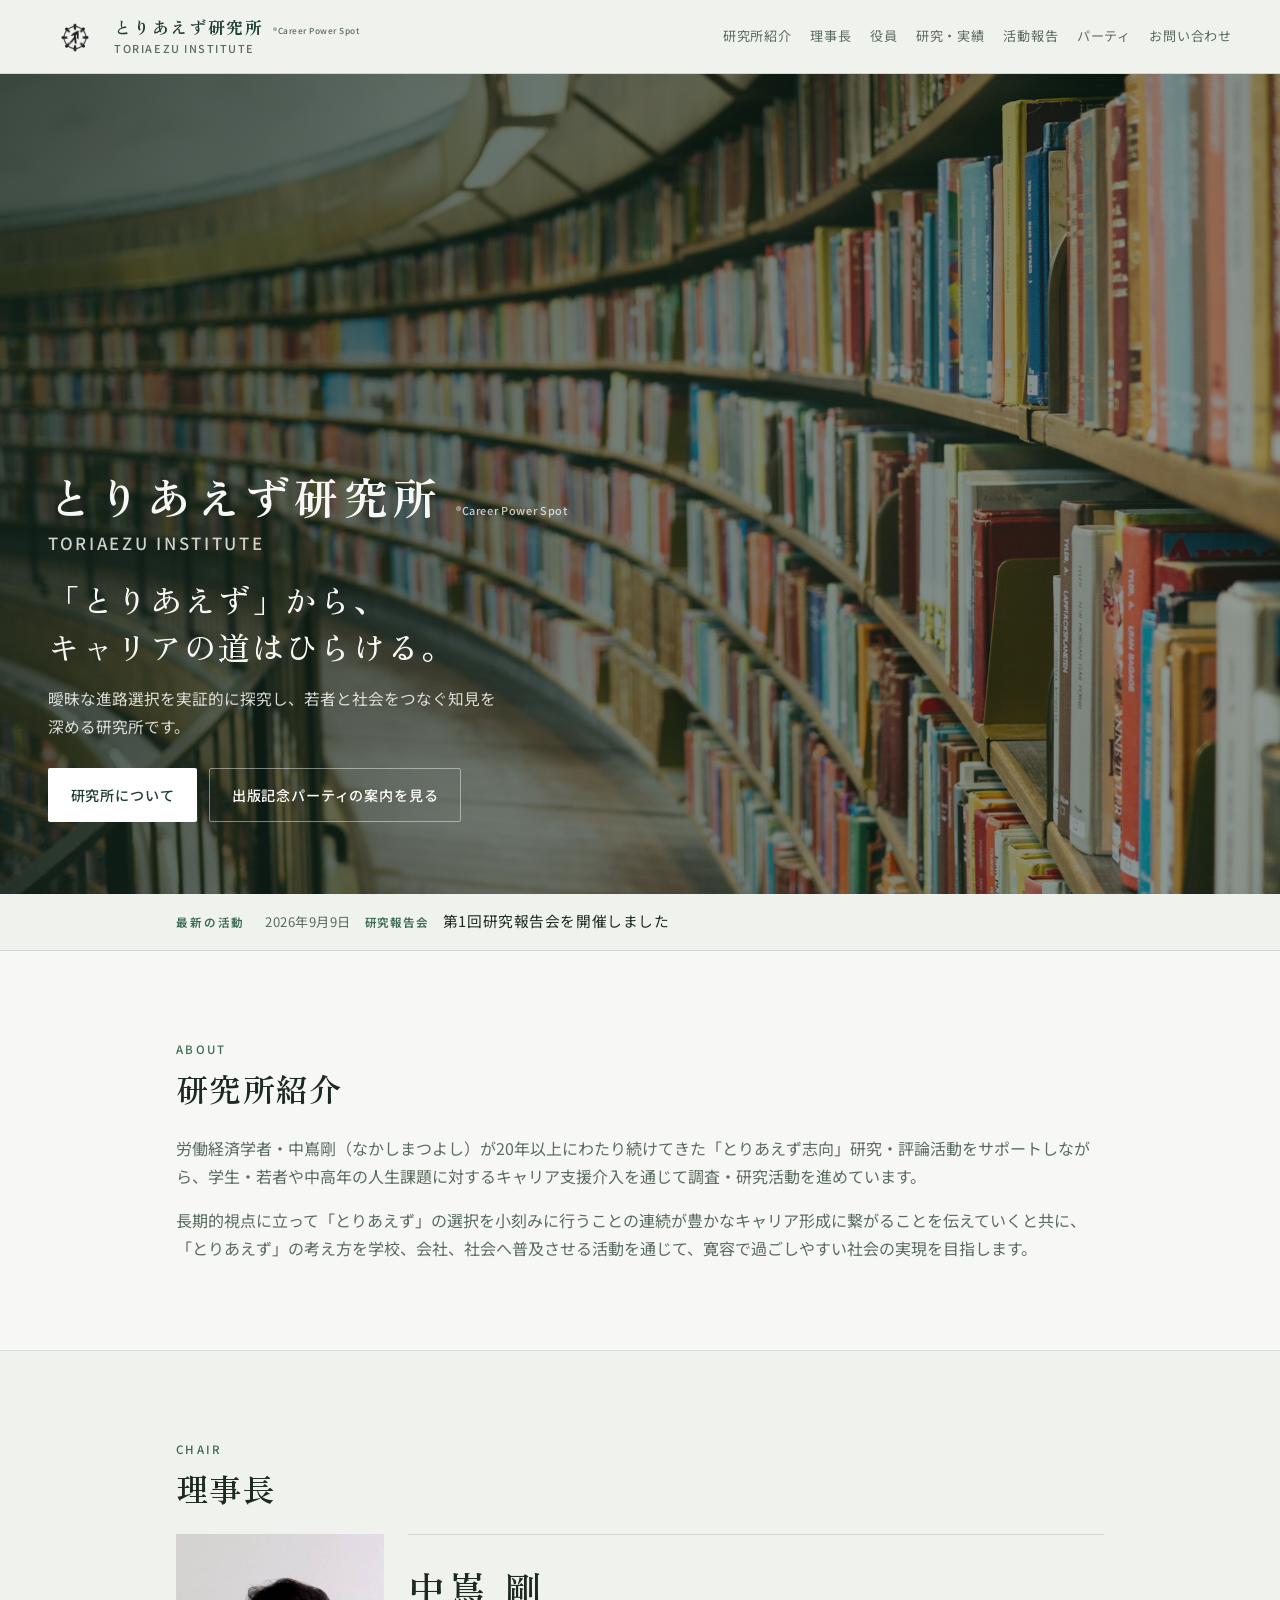
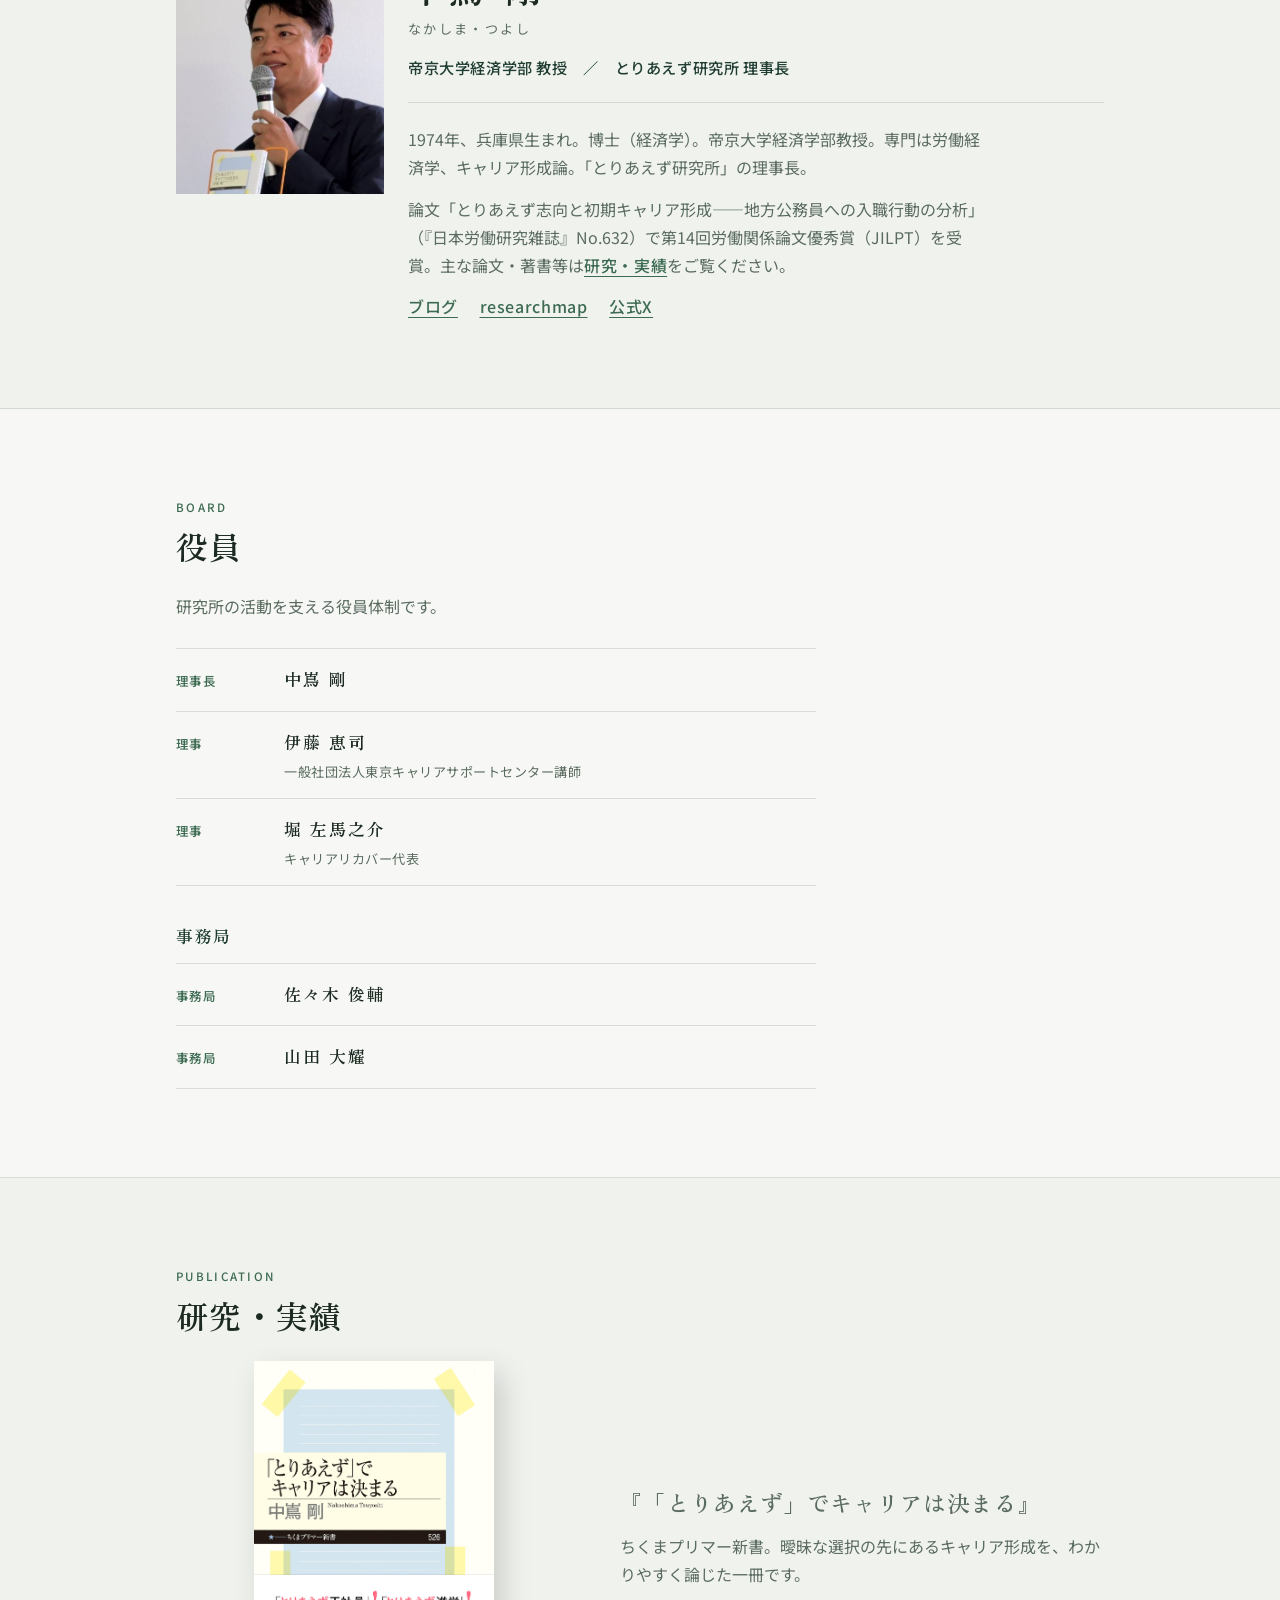
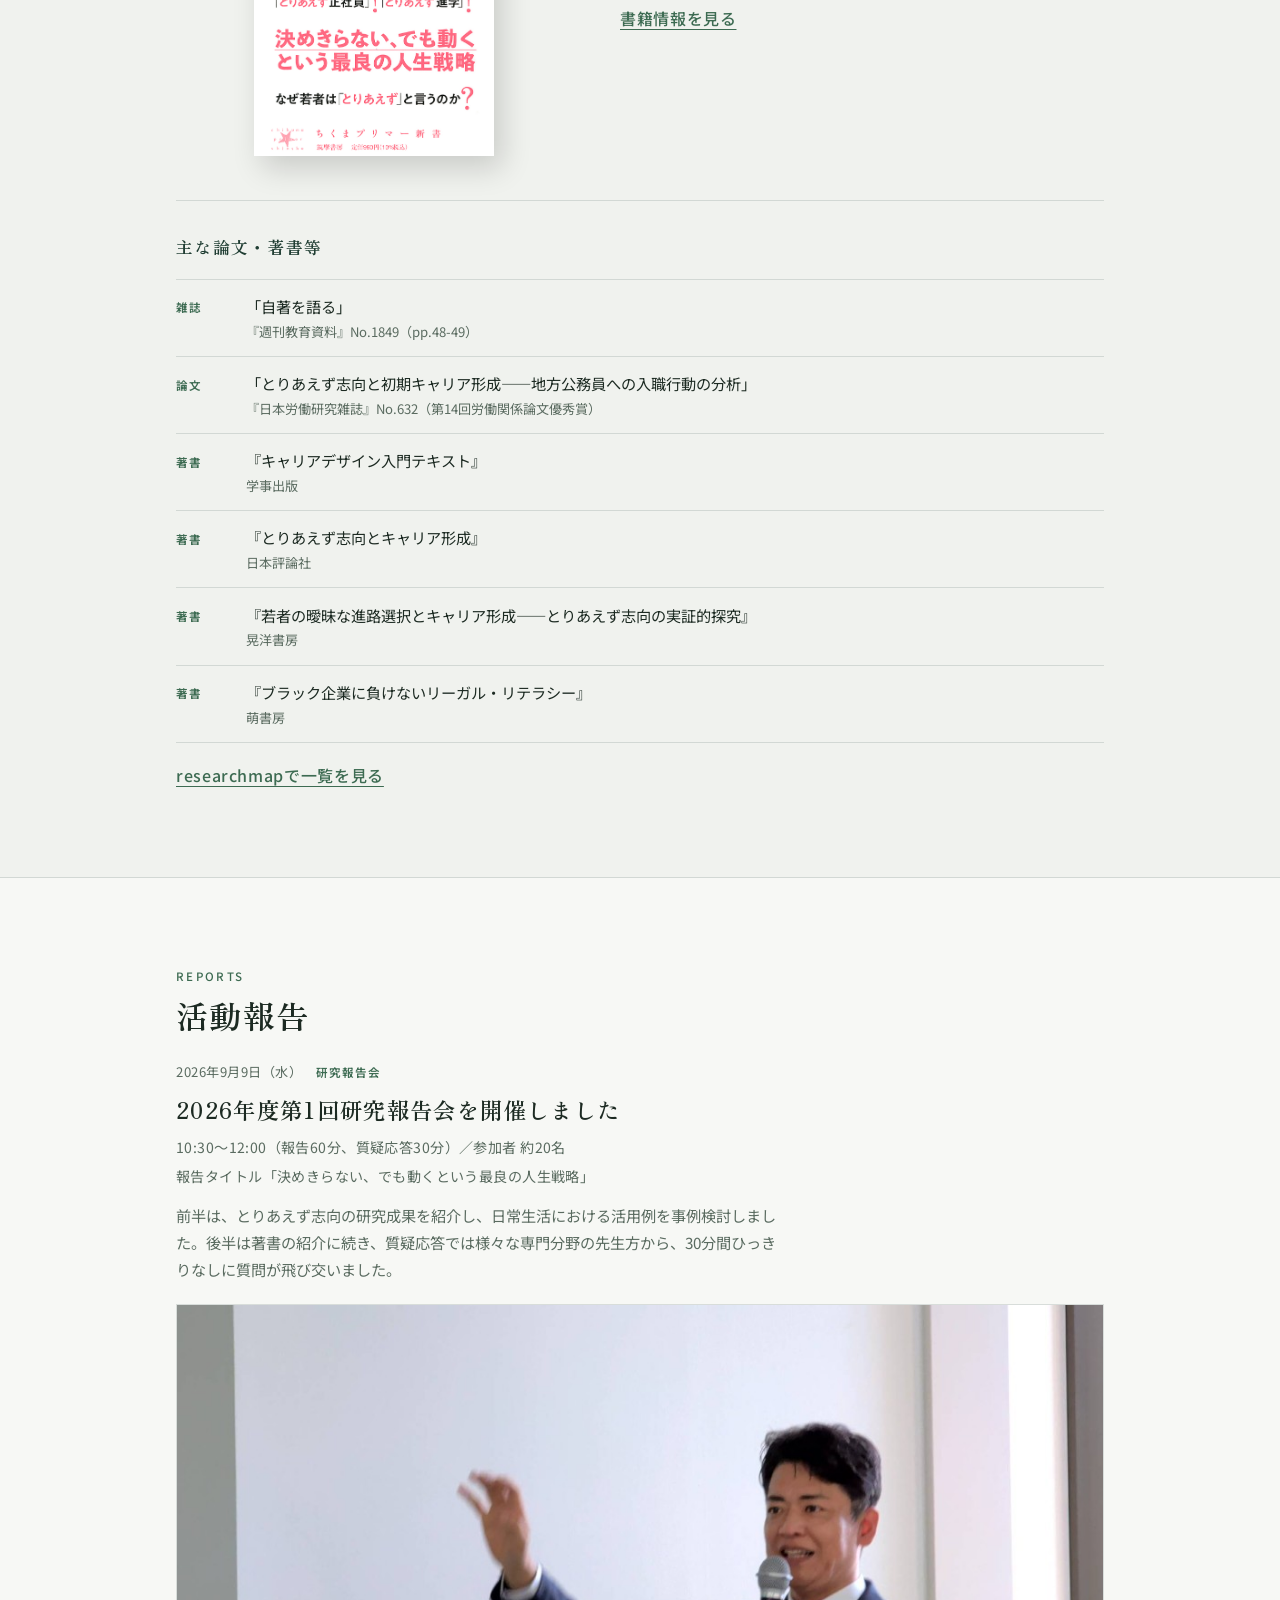
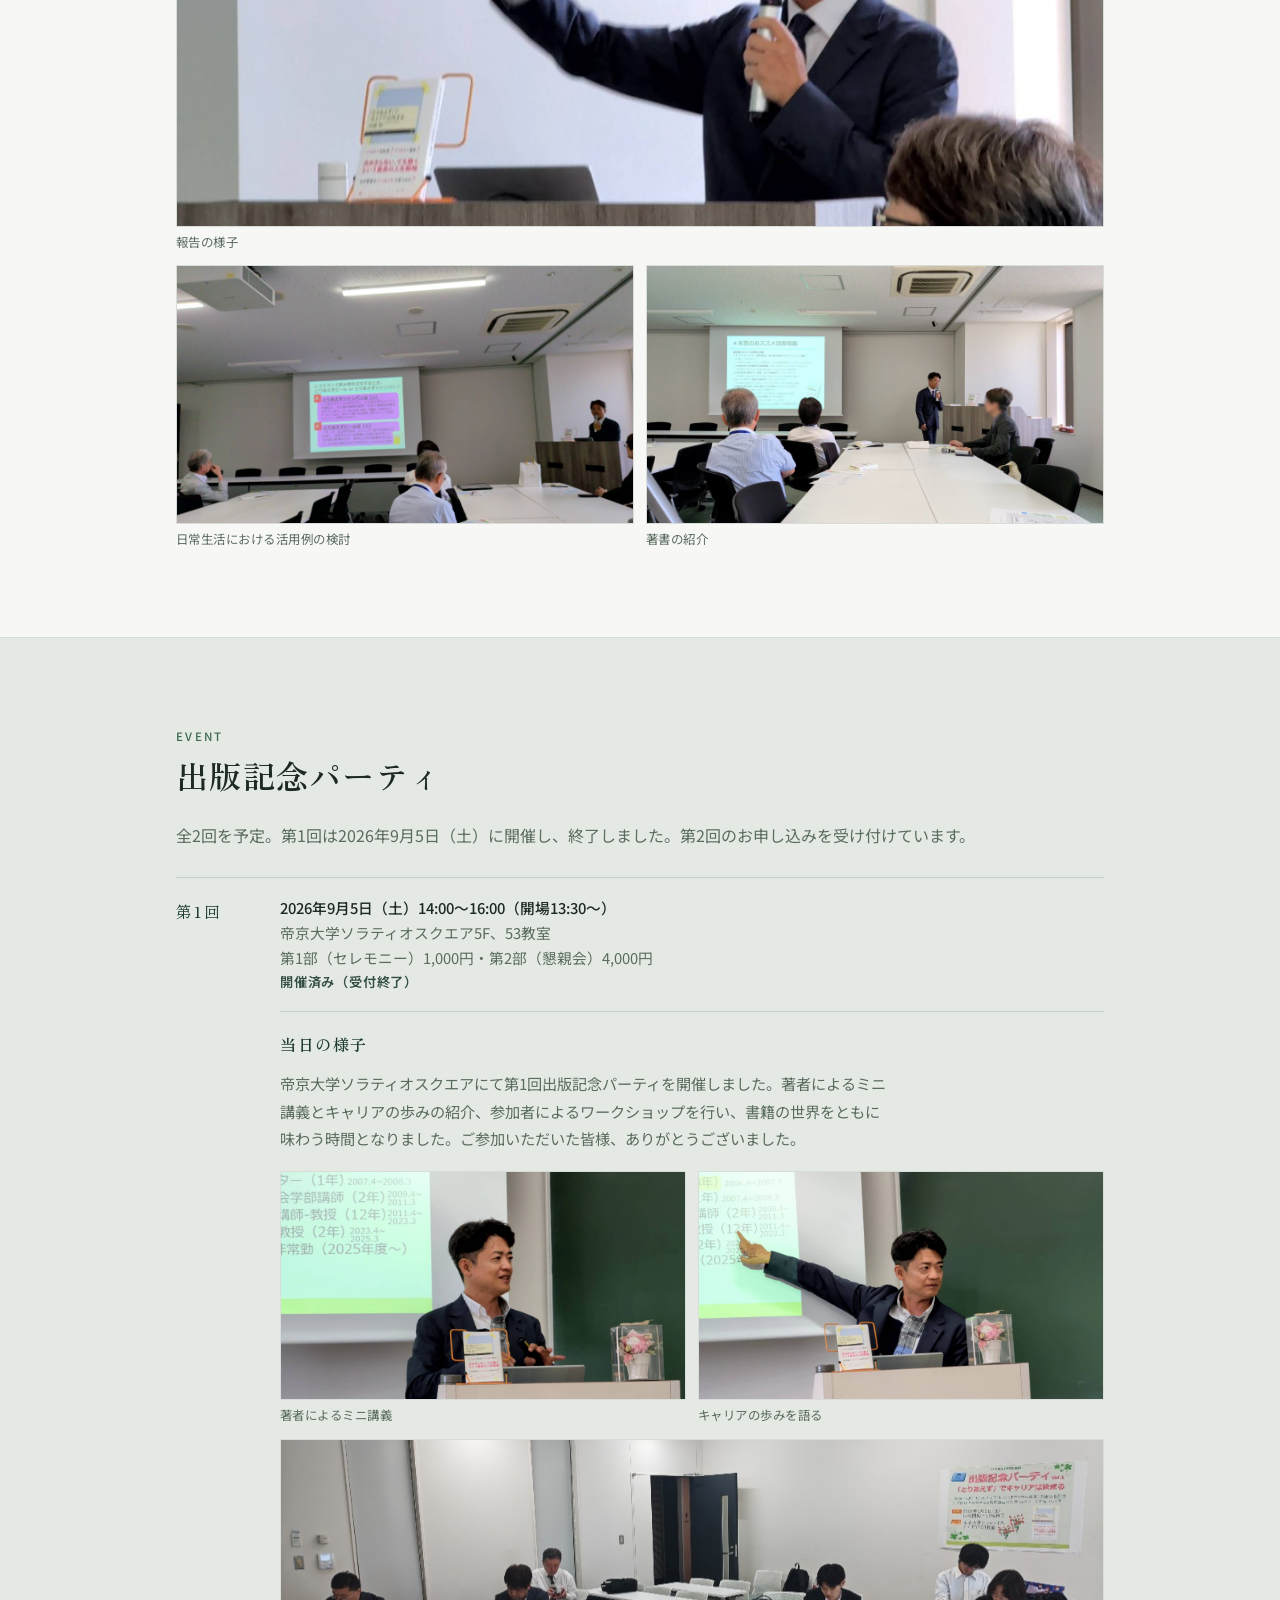
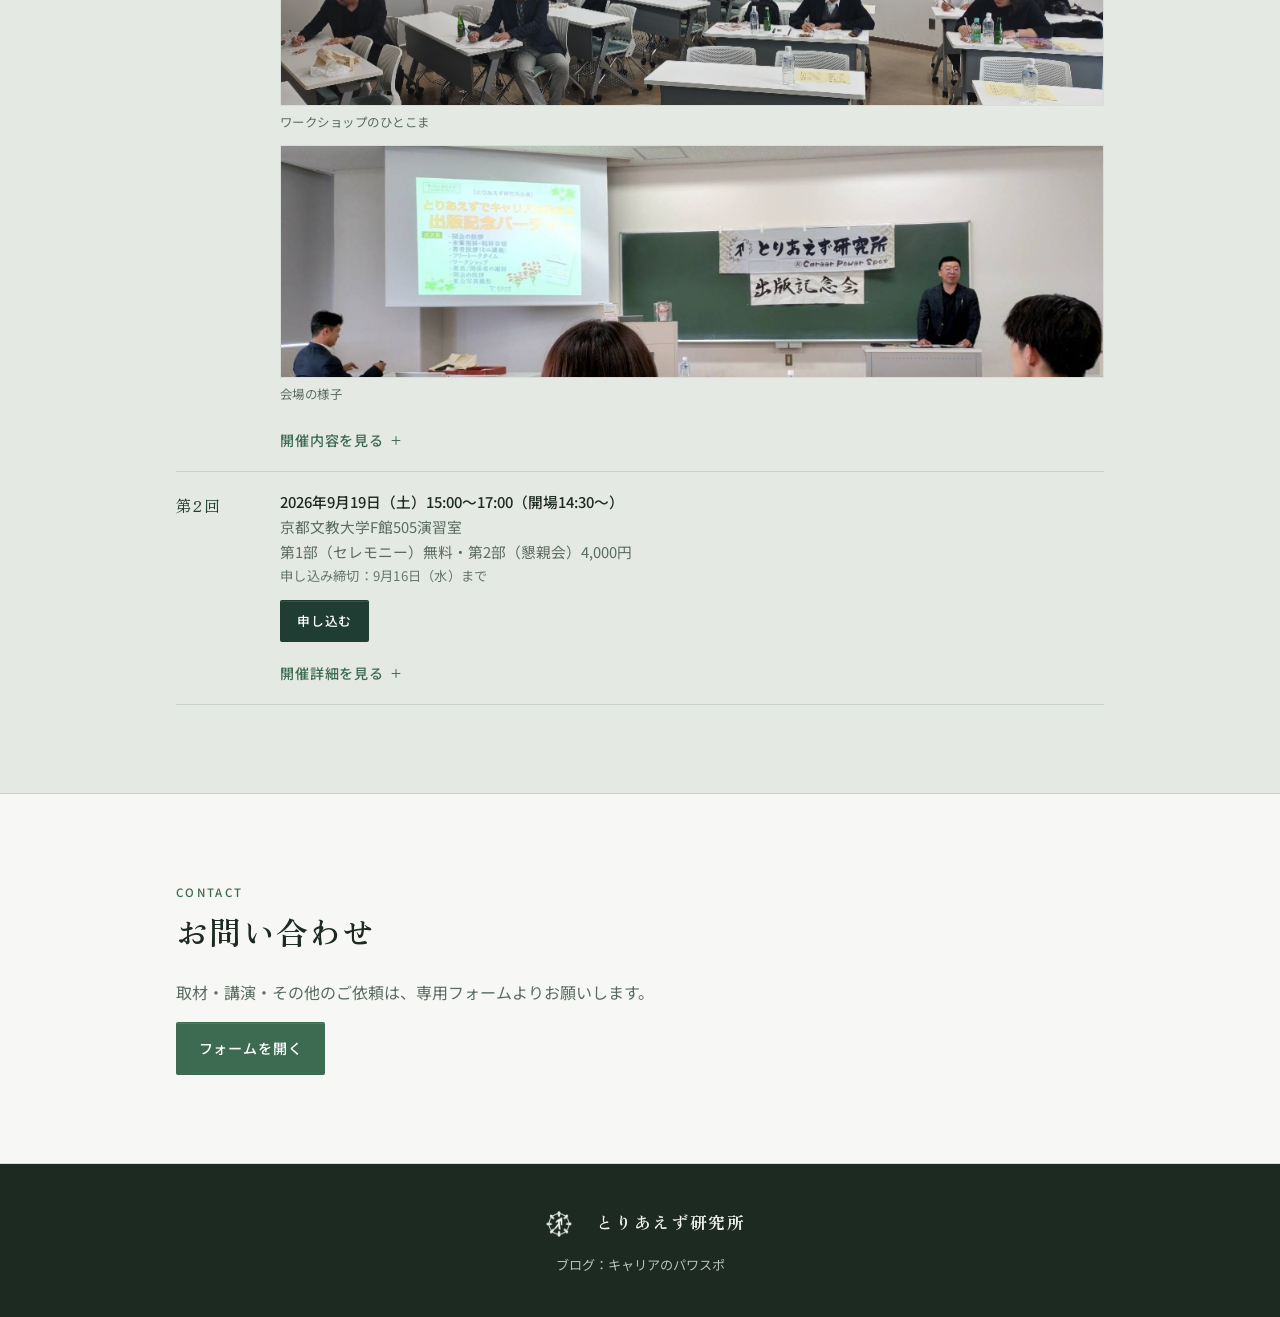
==== index.html @ c87439c8 "Add activity reports so the first research meeting is visible on the homepage. Co-authored-by: Curso" ====
<!DOCTYPE html>
<html lang="ja">
<head>
  <meta charset="UTF-8" />
  <meta name="viewport" content="width=device-width, initial-scale=1" />
  <title>とりあえず研究所｜中嶌剛『「とりあえず」でキャリアは決まる』</title>
  <meta
    name="description"
    content="労働経済学者・中嶌剛のとりあえず研究所。ちくまプリマー新書『「とりあえず」でキャリアは決まる』の紹介、キャリア研究の実績、出版記念パーティ、取材・講演のご依頼はこちら。"
  />
  <link rel="canonical" href="https://toriaezu-lab.jp/" />
  <link rel="icon" href="/favicon.ico" sizes="any" />
  <link rel="icon" type="image/png" sizes="32x32" href="/favicon-32.png" />
  <link rel="icon" type="image/png" sizes="192x192" href="/favicon-192.png" />
  <link rel="apple-touch-icon" href="/apple-touch-icon.png" />
  <meta name="theme-color" content="#1f3d32" />

  <meta property="og:type" content="website" />
  <meta property="og:locale" content="ja_JP" />
  <meta property="og:site_name" content="とりあえず研究所" />
  <meta property="og:url" content="https://toriaezu-lab.jp/" />
  <meta property="og:title" content="とりあえず研究所｜中嶌剛『「とりあえず」でキャリアは決まる』" />
  <meta
    property="og:description"
    content="労働経済学者・中嶌剛のとりあえず研究所。ちくまプリマー新書『「とりあえず」でキャリアは決まる』の紹介、キャリア研究の実績、出版記念パーティ、取材・講演のご依頼はこちら。"
  />
  <meta property="og:image" content="https://toriaezu-lab.jp/images/og-image.jpg" />
  <meta property="og:image:width" content="1200" />
  <meta property="og:image:height" content="630" />
  <meta property="og:image:alt" content="中嶌剛著『「とりあえず」でキャリアは決まる』（ちくまプリマー新書）ととりあえず研究所" />

  <meta name="twitter:card" content="summary_large_image" />
  <meta name="twitter:site" content="@career_pawasupo" />
  <meta name="twitter:title" content="とりあえず研究所｜中嶌剛『「とりあえず」でキャリアは決まる』" />
  <meta
    name="twitter:description"
    content="労働経済学者・中嶌剛のとりあえず研究所。ちくまプリマー新書『「とりあえず」でキャリアは決まる』の紹介、キャリア研究の実績、取材・講演のご依頼はこちら。"
  />
  <meta name="twitter:image" content="https://toriaezu-lab.jp/images/og-image.jpg" />

  <link rel="preconnect" href="https://fonts.googleapis.com" />
  <link rel="preconnect" href="https://fonts.gstatic.com" crossorigin />
  <link href="https://fonts.googleapis.com/css2?family=Noto+Sans+JP:wght@400;500;600&family=Zen+Old+Mincho:wght@500;600;700&display=swap" rel="stylesheet" />
  <link rel="stylesheet" href="styles.css" />

  <script type="application/ld+json">
  {
    "@context": "https://schema.org",
    "@graph": [
      {
        "@type": "WebSite",
        "@id": "https://toriaezu-lab.jp/#website",
        "url": "https://toriaezu-lab.jp/",
        "name": "とりあえず研究所",
        "inLanguage": "ja",
        "publisher": { "@id": "https://toriaezu-lab.jp/#organization" }
      },
      {
        "@type": "WebPage",
        "@id": "https://toriaezu-lab.jp/#webpage",
        "url": "https://toriaezu-lab.jp/",
        "name": "とりあえず研究所｜中嶌剛『「とりあえず」でキャリアは決まる』",
        "description": "労働経済学者・中嶌剛のとりあえず研究所。ちくまプリマー新書『「とりあえず」でキャリアは決まる』の紹介、キャリア研究の実績、出版記念パーティ、取材・講演のご依頼はこちら。",
        "isPartOf": { "@id": "https://toriaezu-lab.jp/#website" },
        "about": [
          { "@id": "https://toriaezu-lab.jp/#organization" },
          { "@id": "https://toriaezu-lab.jp/#nakashima" },
          { "@id": "https://toriaezu-lab.jp/#book" }
        ]
      },
      {
        "@type": "Organization",
        "@id": "https://toriaezu-lab.jp/#organization",
        "name": "とりあえず研究所",
        "alternateName": ["TORIAEZU INSTITUTE", "Career Power Spot"],
        "url": "https://toriaezu-lab.jp/",
        "logo": "https://toriaezu-lab.jp/images/toriaezu-logo.png",
        "founder": { "@id": "https://toriaezu-lab.jp/#nakashima" },
        "sameAs": [
          "https://ameblo.jp/kyarispo/",
          "https://x.com/career_pawasupo"
        ]
      },
      {
        "@type": "Person",
        "@id": "https://toriaezu-lab.jp/#nakashima",
        "name": "中嶌剛",
        "alternateName": ["なかしま・つよし", "Nakashima Tsuyoshi"],
        "jobTitle": "帝京大学経済学部 教授／とりあえず研究所 理事長",
        "affiliation": { "@id": "https://toriaezu-lab.jp/#organization" },
        "worksFor": {
          "@type": "CollegeOrUniversity",
          "name": "帝京大学"
        },
        "url": "https://toriaezu-lab.jp/#profile",
        "image": "https://toriaezu-lab.jp/images/nakashima-tsuyoshi.jpg",
        "description": "1974年、兵庫県生まれ。博士（経済学）。帝京大学経済学部教授。専門は労働経済学、キャリア形成論。「とりあえず研究所」の理事長。",
        "sameAs": [
          "https://researchmap.jp/read0143948",
          "https://ameblo.jp/kyarispo/",
          "https://x.com/career_pawasupo"
        ]
      },
      {
        "@type": "Book",
        "@id": "https://toriaezu-lab.jp/#book",
        "name": "「とりあえず」でキャリアは決まる",
        "author": { "@id": "https://toriaezu-lab.jp/#nakashima" },
        "isbn": "978-4-480-68559-9",
        "datePublished": "2026-06-10",
        "inLanguage": "ja",
        "numberOfPages": 224,
        "bookFormat": "https://schema.org/Paperback",
        "publisher": {
          "@type": "Organization",
          "name": "筑摩書房"
        },
        "isPartOf": {
          "@type": "BookSeries",
          "name": "ちくまプリマー新書"
        },
        "image": "https://toriaezu-lab.jp/images/toriaezu-career-book.png",
        "url": "https://toriaezu-lab.jp/#research",
        "sameAs": "https://www.chikumashobo.co.jp/product/9784480685599/",
        "description": "曖昧な選択の先にあるキャリア形成を、わかりやすく論じた一冊。決めきらない、でも動くという最良の人生戦略。"
      }
    ]
  }
  </script>
</head>
<body data-theme="mori">
  <header class="site-header">
    <a class="wordmark" href="./">
      <img
        class="wordmark__logo"
        src="images/toriaezu-logo.png"
        alt=""
        width="64"
        height="48"
      />
      <span class="wordmark__text">
        <span class="wordmark__brand-row">
          <span class="wordmark__name">とりあえず研究所</span>
          <span class="wordmark__tm"><span aria-hidden="true">®</span>Career Power Spot</span>
        </span>
        <span class="wordmark__en">TORIAEZU INSTITUTE</span>
      </span>
    </a>
    <button
      type="button"
      class="nav-toggle"
      aria-expanded="false"
      aria-controls="site-nav"
      aria-label="メニューを開く"
    >
      <span class="nav-toggle__bars" aria-hidden="true"></span>
    </button>
    <nav class="nav" id="site-nav" aria-label="メイン">
      <a href="#about">研究所紹介</a>
      <a href="#profile">理事長</a>
      <a href="#officers">役員</a>
      <a href="#research">研究・実績</a>
      <a href="#activity">活動報告</a>
      <a href="#party">パーティ</a>
      <a href="#contact">お問い合わせ</a>
    </nav>
  </header>

  <main>
    <section class="hero" aria-label="ヒーロー">
      <div class="hero__media" aria-hidden="true">
        <div class="hero__image"></div>
        <div class="hero__veil"></div>
      </div>
      <div class="hero__content">
        <h1 class="hero__brand">
          <span class="hero__brand-row">
            <span class="hero__name">とりあえず研究所</span>
            <span class="hero__tm"><span aria-hidden="true">®</span>Career Power Spot</span>
          </span>
          <span class="hero__en">TORIAEZU INSTITUTE</span>
        </h1>
        <p class="hero__title">「とりあえず」から、<br />キャリアの道はひらける。</p>
        <p class="hero__lead">
          曖昧な進路選択を実証的に探究し、若者と社会をつなぐ知見を深める研究所です。
        </p>
        <div class="hero__actions">
          <a class="btn btn--primary" href="#about">研究所について</a>
          <a class="btn btn--ghost" href="#party">出版記念パーティの案内を見る</a>
        </div>
      </div>
    </section>

    <div class="content-rail">
      <section class="updates" aria-label="最新の活動">
        <div class="updates__frame">
          <p class="updates__label">最新の活動</p>
          <ul class="updates__list">
            <li>
              <a href="#report-2026-1">
                <time datetime="2026-09-09">2026年9月9日</time>
                <span class="updates__kind">研究報告会</span>
                <span class="updates__title">第1回研究報告会を開催しました</span>
              </a>
            </li>
          </ul>
        </div>
      </section>

      <section class="block block--elevated" id="about">
        <div class="block__frame">
          <header class="block__head">
            <p class="eyebrow">About</p>
            <h2>研究所紹介</h2>
          </header>
          <div class="block__body">
            <p class="band__text">
              労働経済学者・中嶌剛（なかしまつよし）が20年以上にわたり続けてきた「とりあえず志向」研究・評論活動をサポートしながら、学生・若者や中高年の人生課題に対するキャリア支援介入を通じて調査・研究活動を進めています。
            </p>
            <p class="band__text">
              長期的視点に立って「とりあえず」の選択を小刻みに行うことの連続が豊かなキャリア形成に繋がることを伝えていくと共に、「とりあえず」の考え方を学校、会社、社会へ普及させる活動を通じて、寛容で過ごしやすい社会の実現を目指します。
            </p>
          </div>
        </div>
      </section>

      <section class="block" id="profile" aria-labelledby="profile-heading">
        <div class="block__frame">
          <header class="block__head">
            <p class="eyebrow">Chair</p>
            <h2 id="profile-heading">理事長</h2>
          </header>
          <div class="block__body">
            <div class="profile__layout">
              <figure class="profile__portrait">
                <img
                  class="profile__photo"
                  src="images/nakashima-tsuyoshi.jpg"
                  alt="中嶌剛教授"
                  width="461"
                  height="576"
                />
              </figure>
              <div class="profile__body">
                <p class="profile__name">中嶌 剛</p>
                <p class="profile__reading">なかしま・つよし</p>
                <p class="profile__role">帝京大学経済学部 教授　／　とりあえず研究所 理事長</p>
                <p class="profile__bio">
                  1974年、兵庫県生まれ。博士（経済学）。帝京大学経済学部教授。専門は労働経済学、キャリア形成論。「とりあえず研究所」の理事長。
                </p>
                <p class="profile__bio">
                  論文「とりあえず志向と初期キャリア形成――地方公務員への入職行動の分析」（『日本労働研究雑誌』No.632）で第14回労働関係論文優秀賞（JILPT）を受賞。主な論文・著書等は<a class="text-link" href="#research">研究・実績</a>をご覧ください。
                </p>
                <p class="profile__links">
                  <a class="text-link" href="https://ameblo.jp/kyarispo/" target="_blank" rel="noopener noreferrer" aria-label="ブログ（新しいタブで開く）">ブログ</a>
                  <a class="text-link" href="https://researchmap.jp/read0143948" target="_blank" rel="noopener noreferrer" aria-label="researchmap（新しいタブで開く）">researchmap</a>
                  <a class="text-link" href="https://x.com/career_pawasupo" target="_blank" rel="noopener noreferrer" aria-label="公式X（新しいタブで開く）">公式X</a>
                </p>
              </div>
            </div>
          </div>
        </div>
      </section>

      <section class="block block--elevated" id="officers" aria-labelledby="officers-heading">
        <div class="block__frame">
          <header class="block__head">
            <p class="eyebrow">Board</p>
            <h2 id="officers-heading">役員</h2>
          </header>
          <div class="block__body">
            <p class="officers__lead">研究所の活動を支える役員体制です。</p>
            <dl class="officers__list">
              <div class="officers__row">
                <dt>理事長</dt>
                <dd>中嶌 剛</dd>
              </div>
              <div class="officers__row">
                <dt>理事</dt>
                <dd>
                  <span class="officers__name">伊藤 恵司</span>
                  <span class="officers__affiliation">一般社団法人東京キャリアサポートセンター講師</span>
                </dd>
              </div>
              <div class="officers__row">
                <dt>理事</dt>
                <dd>
                  <span class="officers__name">堀 左馬之介</span>
                  <span class="officers__affiliation">キャリアリカバー代表</span>
                </dd>
              </div>
            </dl>
            <h3 class="officers__subhead">事務局</h3>
            <dl class="officers__list">
              <div class="officers__row">
                <dt>事務局</dt>
                <dd>佐々木 俊輔</dd>
              </div>
              <div class="officers__row">
                <dt>事務局</dt>
                <dd>山田 大耀</dd>
              </div>
            </dl>
          </div>
        </div>
      </section>

      <section class="block" id="research" aria-labelledby="research-heading">
        <div class="block__frame">
          <header class="block__head">
            <p class="eyebrow">Publication</p>
            <h2 id="research-heading">研究・実績</h2>
          </header>
          <div class="block__body">
            <div class="book__layout">
              <div class="book__visual">
                <figure class="book__figure">
                  <img
                    class="book__cover-img"
                    src="images/toriaezu-career-book.png"
                    alt="中嶌剛著『「とりあえず」でキャリアは決まる』（ちくまプリマー新書）の書影"
                    width="440"
                    height="700"
                  />
                </figure>
              </div>
              <div class="book__copy">
                <p class="book__title">『「とりあえず」でキャリアは決まる』</p>
                <p>
                  ちくまプリマー新書。曖昧な選択の先にあるキャリア形成を、わかりやすく論じた一冊です。
                </p>
                <a class="text-link" href="https://www.chikumashobo.co.jp/product/9784480685599/" target="_blank" rel="noopener noreferrer" aria-label="書籍情報を見る（新しいタブで開く）">書籍情報を見る</a>
              </div>
            </div>

            <div class="works">
              <h3 class="works__subhead">主な論文・著書等</h3>
              <ul class="works__list">
                <li>
                  <span class="works__kind">雑誌</span>
                  <span class="works__title">「自著を語る」</span>
                  <span class="works__meta">『週刊教育資料』No.1849（pp.48-49）</span>
                </li>
                <li>
                  <span class="works__kind">論文</span>
                  <span class="works__title">「とりあえず志向と初期キャリア形成――地方公務員への入職行動の分析」</span>
                  <span class="works__meta">『日本労働研究雑誌』No.632（第14回労働関係論文優秀賞）</span>
                </li>
                <li>
                  <span class="works__kind">著書</span>
                  <span class="works__title">『キャリアデザイン入門テキスト』</span>
                  <span class="works__meta">学事出版</span>
                </li>
                <li>
                  <span class="works__kind">著書</span>
                  <span class="works__title">『とりあえず志向とキャリア形成』</span>
                  <span class="works__meta">日本評論社</span>
                </li>
                <li>
                  <span class="works__kind">著書</span>
                  <span class="works__title">『若者の曖昧な進路選択とキャリア形成――とりあえず志向の実証的探究』</span>
                  <span class="works__meta">晃洋書房</span>
                </li>
                <li>
                  <span class="works__kind">著書</span>
                  <span class="works__title">『ブラック企業に負けないリーガル・リテラシー』</span>
                  <span class="works__meta">萌書房</span>
                </li>
              </ul>
              <p class="works__more">
                <a class="text-link" href="https://researchmap.jp/read0143948" target="_blank" rel="noopener noreferrer" aria-label="researchmapで一覧を見る（新しいタブで開く）">researchmapで一覧を見る</a>
              </p>
            </div>
          </div>
        </div>
      </section>

      <section class="block block--elevated" id="activity" aria-labelledby="activity-heading">
        <div class="block__frame">
          <header class="block__head">
            <p class="eyebrow">Reports</p>
            <h2 id="activity-heading">活動報告</h2>
          </header>
          <div class="block__body">
            <article class="report" id="report-2026-1">
              <p class="report__meta">
                <time datetime="2026-09-09">2026年9月9日（水）</time>
                <span class="report__kind">研究報告会</span>
              </p>
              <h3 class="report__title">2026年度第1回研究報告会を開催しました</h3>
              <p class="report__facts">10:30～12:00（報告60分、質疑応答30分）／参加者 約20名</p>
              <p class="report__talk">報告タイトル「決めきらない、でも動くという最良の人生戦略」</p>
              <p class="report__text">
                前半は、とりあえず志向の研究成果を紹介し、日常生活における活用例を事例検討しました。後半は著書の紹介に続き、質疑応答では様々な専門分野の先生方から、30分間ひっきりなしに質問が飛び交いました。
              </p>
              <ul class="report__gallery">
                <li class="report__gallery-item--wide">
                  <figure>
                    <img
                      src="images/report-2026-1-talk.jpg"
                      alt="演台の前でマイクを持ち、手を挙げながら報告する中嶌剛"
                      width="1024"
                      height="576"
                    />
                    <figcaption>報告の様子</figcaption>
                  </figure>
                </li>
                <li>
                  <figure>
                    <img
                      src="images/report-2026-1-case.jpg"
                      alt="スクリーンに日常生活の活用例を映し、参加者が聴く会場"
                      width="1024"
                      height="576"
                    />
                    <figcaption>日常生活における活用例の検討</figcaption>
                  </figure>
                </li>
                <li>
                  <figure>
                    <img
                      src="images/report-2026-1-book.jpg"
                      alt="スクリーンに著書の活用場面を映して説明する中嶌剛と、聴く参加者"
                      width="1024"
                      height="576"
                    />
                    <figcaption>著書の紹介</figcaption>
                  </figure>
                </li>
              </ul>
            </article>
          </div>
        </div>
      </section>

      <section class="block block--party" id="party">
        <div class="block__frame">
          <header class="block__head">
            <p class="eyebrow">Event</p>
            <h2>出版記念パーティ</h2>
          </header>
          <div class="block__body">
            <p class="party__lead">全2回を予定。第1回は2026年9月5日（土）に開催し、終了しました。第2回のお申し込みを受け付けています。</p>
            <ul class="party__list">
              <li class="party__item party__item--detailed party__item--closed">
                <span class="party__num">第1回</span>
                <div class="party__main">
                  <p class="party__meta">
                    <span class="party__when">2026年9月5日（土）14:00～16:00（開場13:30～）</span>
                    <span class="party__where">帝京大学ソラティオスクエア5F、53教室</span>
                    <span class="party__snapshot">第1部（セレモニー）1,000円・第2部（懇親会）4,000円</span>
                    <span class="party__deadline">開催済み（受付終了）</span>
                  </p>
                  <div class="party__report">
                    <h3 class="party__block-title">当日の様子</h3>
                    <p class="party__report-text">
                      帝京大学ソラティオスクエアにて第1回出版記念パーティを開催しました。著者によるミニ講義とキャリアの歩みの紹介、参加者によるワークショップを行い、書籍の世界をともに味わう時間となりました。ご参加いただいた皆様、ありがとうございました。
                    </p>
                    <ul class="party__gallery">
                      <li>
                        <figure>
                          <img
                            src="images/party-vol1-lecture.jpg"
                            alt="演台の前に立ち、書籍を示しながら笑顔で話す中嶌剛"
                            width="1024"
                            height="576"
                          />
                          <figcaption>著者によるミニ講義</figcaption>
                        </figure>
                      </li>
                      <li>
                        <figure>
                          <img
                            src="images/party-vol1-talk.jpg"
                            alt="スクリーンに映した経歴を指しながら講演する中嶌剛"
                            width="1024"
                            height="576"
                          />
                          <figcaption>キャリアの歩みを語る</figcaption>
                        </figure>
                      </li>
                      <li class="party__gallery-item--wide">
                        <figure>
                          <img
                            src="images/party-vol1-workshop.jpg"
                            alt="机に向かいワークシートに記入する参加者たち"
                            width="1024"
                            height="331"
                          />
                          <figcaption>ワークショップのひとこま</figcaption>
                        </figure>
                      </li>
                      <li class="party__gallery-item--wide">
                        <figure>
                          <img
                            src="images/party-vol1-venue.jpg"
                            alt="式次第を映したスクリーンと「出版記念会」の横断幕がある会場"
                            width="1024"
                            height="288"
                          />
                          <figcaption>会場の様子</figcaption>
                        </figure>
                      </li>
                    </ul>
                  </div>
                  <details class="party__details">
                    <summary class="party__details-summary">開催内容を見る</summary>
                    <div class="party__details-body">
                      <div class="party__block">
                        <h3 class="party__block-title">参加条件</h3>
                        <ul class="party__plain-list">
                          <li>中嶌ゼミナールの卒業生およびその関係者</li>
                          <li>在学生</li>
                          <li>キャリアコンサルタント養成講座修了生</li>
                          <li>中嶌ゼミにご登壇いただいたゲストスピーカーの皆様</li>
                          <li>出版・メディア関係者</li>
                          <li>その他関係者からの紹介</li>
                        </ul>
                        <ul class="party__notes">
                          <li>ドレスコード：お祝いの場であるため、明るく、清潔感のある服装でお願いします</li>
                          <li>人的ネットワーク形成のために名刺を持参してください</li>
                        </ul>
                      </div>
                      <div class="party__block">
                        <h3 class="party__block-title">参加費用</h3>
                        <dl class="party__fee">
                          <div class="party__fee-row">
                            <dt>第1部（セレモニー）</dt>
                            <dd>1,000円</dd>
                          </div>
                          <div class="party__fee-row">
                            <dt>第2部（懇親会）</dt>
                            <dd>4,000円（事前予約）</dd>
                          </div>
                        </dl>
                        <p class="party__note-inline">出版・メディア関係者および在学生の方々は無料でご参加いただけます。</p>
                      </div>
                      <div class="party__block">
                        <h3 class="party__block-title">プログラム</h3>
                        <ol class="party__program">
                          <li>司会者の挨拶</li>
                          <li>来賓（関係者）からの祝辞</li>
                          <li>著者の挨拶・書籍の紹介</li>
                          <li>乾杯</li>
                          <li>ワークショップ（シャッフルタイム）</li>
                          <li>トークセッション（パネルディスカッション）</li>
                          <li>著者・関係者の謝辞</li>
                          <li>閉会の挨拶</li>
                          <li>記念撮影</li>
                        </ol>
                      </div>
                      <div class="party__block">
                        <h3 class="party__block-title">参加特典</h3>
                        <ul class="party__plain-list">
                          <li>過去の学びを呼び起こし、自己と対話する機会がもてる</li>
                          <li>参加者同士の繋がりが築ける（縦の繋がり）</li>
                          <li>参加者全員に本書の掲載記事（“自著を語る”）を無料配布します</li>
                          <li>特製グッズも配布予定です</li>
                        </ul>
                      </div>
                    </div>
                  </details>
                </div>
              </li>
              <li class="party__item party__item--detailed">
                <span class="party__num">第2回</span>
                <div class="party__main">
                  <p class="party__meta">
                    <span class="party__when">2026年9月19日（土）15:00～17:00（開場14:30～）</span>
                    <span class="party__where">京都文教大学F館505演習室</span>
                    <span class="party__snapshot">第1部（セレモニー）無料・第2部（懇親会）4,000円</span>
                    <span class="party__deadline">申し込み締切：9月16日（水）まで</span>
                  </p>
                  <div class="party__actions">
                    <a
                      class="btn btn--small btn--primary"
                      href="https://docs.google.com/forms/d/e/1FAIpQLSd2_BzJ2P9PgVtYOK8tlSltrBuQ9vExk4-L3dO0BE0w7VBJ_Q/viewform"
                      target="_blank"
                      rel="noopener noreferrer"
                    >申し込む</a>
                  </div>
                  <details class="party__details">
                    <summary class="party__details-summary">開催詳細を見る</summary>
                    <div class="party__details-body">
                      <div class="party__block">
                        <h3 class="party__block-title">参加条件</h3>
                        <ul class="party__plain-list">
                          <li>中嶌ゼミナールの卒業生およびその関係者</li>
                          <li>在学生</li>
                          <li>キャリアコンサルタント養成講座修了生</li>
                          <li>中嶌ゼミにご登壇いただいたゲストスピーカーの皆様</li>
                          <li>出版・メディア関係者</li>
                          <li>その他関係者からの紹介</li>
                        </ul>
                        <ul class="party__notes">
                          <li>ドレスコード：お祝いの場であるため、明るく、清潔感のある服装でお願いします</li>
                          <li>人的ネットワーク形成のために名刺を持参してください</li>
                        </ul>
                      </div>
                      <div class="party__block">
                        <h3 class="party__block-title">参加費用</h3>
                        <dl class="party__fee">
                          <div class="party__fee-row">
                            <dt>第1部（セレモニー）</dt>
                            <dd>無料</dd>
                          </div>
                          <div class="party__fee-row">
                            <dt>第2部（懇親会）</dt>
                            <dd>4,000円（事前予約）</dd>
                          </div>
                        </dl>
                        <p class="party__note-inline">出版・メディア関係者および在学生の方々は無料でご参加いただけます。</p>
                      </div>
                      <div class="party__block">
                        <h3 class="party__block-title">プログラム</h3>
                        <ol class="party__program">
                          <li>司会者の挨拶</li>
                          <li>来賓（関係者）からの祝辞</li>
                          <li>著者の挨拶・書籍の紹介</li>
                          <li>乾杯</li>
                          <li>ワークショップ（シャッフルタイム）</li>
                          <li>トークセッション（パネルディスカッション）</li>
                          <li>著者・関係者の謝辞</li>
                          <li>閉会の挨拶</li>
                          <li>記念撮影</li>
                        </ol>
                      </div>
                      <div class="party__block">
                        <h3 class="party__block-title">参加特典</h3>
                        <ul class="party__plain-list">
                          <li>過去の学びを呼び起こし、自己と対話する機会がもてる</li>
                          <li>参加者同士の繋がりが築ける（縦の繋がり）</li>
                          <li>参加者全員に本書の掲載記事（“自著を語る”）を無料配布します</li>
                          <li>特製グッズも配布予定です</li>
                        </ul>
                      </div>
                      <a
                        class="btn btn--small btn--primary"
                        href="https://docs.google.com/forms/d/e/1FAIpQLSd2_BzJ2P9PgVtYOK8tlSltrBuQ9vExk4-L3dO0BE0w7VBJ_Q/viewform"
                        target="_blank"
                        rel="noopener noreferrer"
                      >申し込む</a>
                    </div>
                  </details>
                </div>
              </li>
            </ul>
          </div>
        </div>
      </section>

      <section class="block block--elevated" id="contact">
        <div class="block__frame">
          <header class="block__head">
            <p class="eyebrow">Contact</p>
            <h2>お問い合わせ</h2>
          </header>
          <div class="block__body">
            <p>取材・講演・その他のご依頼は、専用フォームよりお願いします。</p>
            <a class="btn btn--primary" href="https://ws.formzu.net/fgen/S49122399/" target="_blank" rel="noopener noreferrer" aria-label="フォームを開く（新しいタブで開く）">フォームを開く</a>
          </div>
        </div>
      </section>
    </div>
  </main>

  <footer class="site-footer">
    <p class="wordmark wordmark--footer">
      <img
        class="wordmark__logo"
        src="images/toriaezu-logo.png"
        alt=""
        width="56"
        height="42"
      />
      <span class="wordmark__text">
        <span class="wordmark__name">とりあえず研究所</span>
      </span>
    </p>
    <p class="site-footer__sub">
      <a href="https://ameblo.jp/kyarispo/" target="_blank" rel="noopener noreferrer" aria-label="ブログ：キャリアのパワスポ（新しいタブで開く）">ブログ：キャリアのパワスポ</a>
    </p>
  </footer>

  <script src="preview.js"></script>
</body>
</html>
---- styles.css ----
/* ============================================================
   とりあえず研究所 — 採用テーマ：案2 杜
   ============================================================ */

*,
*::before,
*::after {
  box-sizing: border-box;
}

html {
  --header-offset: 5.75rem;
  scroll-behavior: smooth;
  /* sticky ヘッダー分だけ、アンカー着地を下げる */
  scroll-padding-top: var(--header-offset);
}

body {
  margin: 0;
  font-family: var(--font-body);
  font-size: 1rem;
  line-height: 1.75;
  color: var(--ink);
  background: var(--bg);
  -webkit-font-smoothing: antialiased;
}

img {
  max-width: 100%;
  display: block;
}

a {
  color: inherit;
  text-decoration-thickness: 1px;
  text-underline-offset: 0.22em;
}

:focus {
  outline: none;
}

:focus-visible {
  outline: 2px solid var(--accent);
  outline-offset: 3px;
}

.btn:focus-visible,
.nav-toggle:focus-visible {
  outline-offset: 2px;
}

.hero .btn--ghost:focus-visible {
  outline-color: #fff;
}

.party__details-summary:focus-visible {
  outline-offset: 4px;
  border-radius: 2px;
}

h1,
h2 {
  font-family: var(--font-display);
  font-weight: 600;
  line-height: 1.35;
  letter-spacing: 0.04em;
  margin: 0 0 0.75rem;
}

h2 {
  font-size: clamp(1.5rem, 2.5vw, 2rem);
}

p {
  margin: 0 0 1rem;
}

/* ---------- Theme tokens（案2 杜） ---------- */

body[data-theme="mori"] {
  --font-display: "Zen Old Mincho", "Hiragino Mincho ProN", serif;
  --font-body: "Noto Sans JP", "Hiragino Sans", sans-serif;
  --bg: #f0f2ee;
  --bg-elevated: #f7f8f5;
  --ink: #1c2a22;
  --ink-muted: #5a6b60;
  --brand: #1f3d32;
  --accent: #3d6b52;
  --accent-soft: rgba(61, 107, 82, 0.14);
  --line: rgba(31, 61, 50, 0.14);
  --hero-veil: linear-gradient(
    105deg,
    rgba(18, 36, 28, 0.72) 0%,
    rgba(18, 36, 28, 0.42) 48%,
    rgba(18, 36, 28, 0.18) 100%
  );
  --hero-image: linear-gradient(160deg, #3a5c48 0%, #243d32 42%, #14241c 100%);
  --book-cover-bg: linear-gradient(160deg, #1f3d32, #3d6b52);
  --header-bg: rgba(240, 242, 238, 0.9);
  --party-bg: #e4e9e3;
  --footer-bg: #1c2a22;
  --footer-ink: #f0f2ee;
  --radius: 2px;
  --shadow-btn: 0 1px 0 rgba(255, 255, 255, 0.1) inset;
  --hero-image-tint: rgba(18, 45, 32, 0.28);
}

/* ---------- Header ---------- */

.site-header {
  display: flex;
  align-items: center;
  justify-content: space-between;
  gap: 1rem;
  padding: 1rem clamp(1.25rem, 4vw, 3rem);
  position: sticky;
  top: 0;
  z-index: 30;
  background: var(--header-bg);
  backdrop-filter: blur(10px);
  border-bottom: 1px solid var(--line);
}

.wordmark {
  display: flex;
  flex-direction: row;
  align-items: center;
  gap: 0.75rem;
  text-decoration: none;
  color: var(--brand);
  line-height: 1.25;
  min-width: 0;
}

.wordmark__logo {
  display: block;
  width: auto;
  height: 2.55rem;
  flex-shrink: 0;
  filter: brightness(0);
  opacity: 0.88;
}

.wordmark__text {
  display: flex;
  flex-direction: column;
  align-items: flex-start;
  gap: 0.18rem;
  min-width: 0;
}

.wordmark__brand-row {
  display: flex;
  flex-wrap: wrap;
  align-items: baseline;
  gap: 0.35rem 0.6rem;
}

.wordmark__name {
  font-family: var(--font-display);
  font-size: 1.05rem;
  font-weight: 700;
  letter-spacing: 0.1em;
  line-height: 1.3;
  color: var(--brand);
}

.wordmark__tm {
  font-family: var(--font-body);
  font-size: 0.52rem;
  font-weight: 500;
  letter-spacing: 0.06em;
  color: var(--ink-muted);
  line-height: 1.3;
}

.wordmark__en {
  font-family: var(--font-body);
  font-size: 0.68rem;
  font-weight: 500;
  letter-spacing: 0.14em;
  color: var(--ink-muted);
  line-height: 1.35;
  text-transform: uppercase;
}

.nav-toggle {
  display: none;
  flex-shrink: 0;
  width: 2.75rem;
  height: 2.75rem;
  margin: 0;
  padding: 0;
  border: 1px solid var(--line);
  border-radius: 0.35rem;
  background: transparent;
  color: var(--brand);
  cursor: pointer;
  align-items: center;
  justify-content: center;
}

.nav-toggle__bars,
.nav-toggle__bars::before,
.nav-toggle__bars::after {
  display: block;
  width: 1.15rem;
  height: 1.5px;
  background: currentColor;
  border-radius: 1px;
  transition: transform 0.2s ease, opacity 0.2s ease;
}

.nav-toggle__bars {
  position: relative;
}

.nav-toggle__bars::before,
.nav-toggle__bars::after {
  content: "";
  position: absolute;
  left: 0;
}

.nav-toggle__bars::before {
  top: -0.35rem;
}

.nav-toggle__bars::after {
  top: 0.35rem;
}

.site-header.is-nav-open .nav-toggle__bars {
  background: transparent;
}

.site-header.is-nav-open .nav-toggle__bars::before {
  top: 0;
  transform: rotate(45deg);
}

.site-header.is-nav-open .nav-toggle__bars::after {
  top: 0;
  transform: rotate(-45deg);
}

.nav {
  display: flex;
  flex-wrap: wrap;
  gap: 0.35rem 1.15rem;
  font-size: 0.82rem;
  letter-spacing: 0.06em;
}

@media (max-width: 1100px) {
  .nav {
    gap: 0.3rem 0.85rem;
    font-size: 0.78rem;
    letter-spacing: 0.04em;
  }
}

.nav a {
  text-decoration: none;
  color: var(--ink-muted);
  transition: color 0.2s ease;
}

.nav a:hover {
  color: var(--brand);
}

@media (max-width: 720px) {
  .site-header {
    flex-wrap: wrap;
  }

  .nav-toggle {
    display: inline-flex;
    margin-left: auto;
  }

  .nav {
    display: none;
    flex-basis: 100%;
    flex-direction: column;
    gap: 0;
    padding: 0.35rem 0 0.65rem;
    border-top: 1px solid var(--line);
    margin-top: 0.35rem;
  }

  .site-header.is-nav-open .nav {
    display: flex;
  }

  .nav a {
    padding: 0.85rem 0.15rem;
    border-bottom: 1px solid var(--line);
    font-size: 0.95rem;
  }

  .nav a:last-child {
    border-bottom: none;
  }
}

body.is-nav-lock {
  overflow: hidden;
}

/* ---------- Hero ---------- */

.hero {
  position: relative;
  min-height: min(92vh, 820px);
  display: grid;
  align-items: end;
  color: #f7f7f5;
  overflow: hidden;
}

.hero__media {
  position: absolute;
  inset: 0;
}

.hero__image {
  position: absolute;
  inset: -4%;
  background-color: #1a2f4a;
  background-image:
    radial-gradient(ellipse 80% 60% at 70% 40%, rgba(255, 255, 255, 0.06), transparent 55%),
    linear-gradient(var(--hero-image-tint, rgba(20, 35, 55, 0.28)), var(--hero-image-tint, rgba(20, 35, 55, 0.28))),
    url("./images/hero-library.jpg");
  background-size: cover;
  background-position: center 40%;
  animation: hero-drift 28s ease-in-out infinite alternate;
}

.hero__image::after {
  content: "";
  position: absolute;
  inset: 0;
  background-image:
    linear-gradient(rgba(255, 255, 255, 0.03) 1px, transparent 1px),
    linear-gradient(90deg, rgba(255, 255, 255, 0.03) 1px, transparent 1px);
  background-size: 48px 48px;
  opacity: 0.35;
}

.hero__veil {
  position: absolute;
  inset: 0;
  background: var(--hero-veil);
}

.hero__content {
  position: relative;
  z-index: 1;
  padding: clamp(2.5rem, 8vh, 5rem) clamp(1.25rem, 4vw, 3rem) clamp(3rem, 8vh, 5.5rem);
  max-width: 40rem;
  animation: rise-in 0.9s ease-out both;
}

.hero__brand {
  display: flex;
  flex-direction: column;
  align-items: flex-start;
  gap: 0.4rem;
  margin: 0 0 1.35rem;
  font-weight: 700;
  line-height: 1.3;
}

.hero__brand-row {
  display: flex;
  flex-wrap: wrap;
  align-items: baseline;
  gap: 0.45rem 0.85rem;
}

.hero__name {
  font-family: var(--font-display);
  font-size: clamp(1.75rem, 4.5vw, 2.75rem);
  font-weight: 700;
  letter-spacing: 0.12em;
}

.hero__tm {
  margin: 0;
  font-family: var(--font-body);
  font-size: clamp(0.58rem, 1.4vw, 0.68rem);
  font-weight: 500;
  letter-spacing: 0.06em;
  opacity: 0.78;
  line-height: 1.3;
}

.hero__en {
  margin: 0;
  font-family: var(--font-body);
  font-size: clamp(0.82rem, 2vw, 1.05rem);
  font-weight: 500;
  letter-spacing: 0.16em;
  opacity: 0.82;
  line-height: 1.35;
  text-transform: uppercase;
}

.hero__title {
  font-family: var(--font-display);
  font-size: clamp(1.35rem, 3.2vw, 2rem);
  font-weight: 500;
  margin: 0 0 1rem;
  letter-spacing: 0.06em;
  line-height: 1.45;
}

.hero__lead {
  color: rgba(247, 247, 245, 0.86);
  font-size: 0.98rem;
  max-width: 28rem;
  margin-bottom: 1.75rem;
}

.hero__actions {
  display: flex;
  flex-wrap: wrap;
  gap: 0.75rem;
}

@keyframes hero-drift {
  from {
    transform: scale(1) translate(0, 0);
  }
  to {
    transform: scale(1.06) translate(-1.5%, 1%);
  }
}

@keyframes rise-in {
  from {
    opacity: 0;
    transform: translateY(18px);
  }
  to {
    opacity: 1;
    transform: translateY(0);
  }
}

/* ---------- Buttons ---------- */

.btn {
  display: inline-flex;
  align-items: center;
  justify-content: center;
  padding: 0.85rem 1.35rem;
  font-family: var(--font-body);
  font-size: 0.88rem;
  font-weight: 500;
  letter-spacing: 0.06em;
  text-decoration: none;
  border-radius: var(--radius);
  border: 1px solid transparent;
  transition: transform 0.2s ease, background 0.2s ease, color 0.2s ease, border-color 0.2s ease;
}

.btn:hover {
  transform: translateY(-1px);
}

.btn--primary {
  background: var(--accent);
  color: #fff;
  box-shadow: var(--shadow-btn);
}

.btn--primary:hover {
  filter: brightness(1.08);
}

.hero .btn--primary {
  background: #fff;
  color: var(--brand);
}

.hero .btn--ghost {
  border-color: rgba(255, 255, 255, 0.45);
  color: #fff;
  background: transparent;
}

.hero .btn--ghost:hover {
  background: rgba(255, 255, 255, 0.1);
}

.btn--small {
  padding: 0.55rem 1rem;
  font-size: 0.8rem;
  background: var(--brand);
  color: #fff;
}

.btn--small:hover {
  background: var(--accent);
}

.btn--disabled,
.btn[aria-disabled="true"] {
  background: color-mix(in srgb, var(--brand) 35%, var(--line));
  color: color-mix(in srgb, var(--ink) 45%, transparent);
  box-shadow: none;
  cursor: not-allowed;
  pointer-events: none;
}

.btn--small.btn--disabled:hover,
.btn--small[aria-disabled="true"]:hover {
  background: color-mix(in srgb, var(--brand) 35%, var(--line));
}

/* ---------- Unified content blocks ---------- */

.content-rail {
  width: 100%;
}

.block {
  padding: clamp(3.5rem, 8vw, 5.5rem) clamp(1.25rem, 4vw, 3rem);
  background: var(--bg);
  border-bottom: 1px solid var(--line);
}

.block--elevated {
  background: var(--bg-elevated);
}

.block--party {
  background: var(--party-bg);
}

/* ---------- Updates strip（ヒーロー直下） ---------- */

.updates {
  padding: 1rem clamp(1.25rem, 4vw, 3rem);
  background: var(--bg);
  border-bottom: 1px solid var(--line);
}

.updates__frame {
  max-width: 58rem;
  margin: 0 auto;
  display: grid;
  grid-template-columns: auto minmax(0, 1fr);
  gap: 0.65rem 1.25rem;
  align-items: baseline;
}

.updates__label {
  margin: 0;
  font-size: 0.72rem;
  font-weight: 600;
  letter-spacing: 0.16em;
  text-transform: none;
  color: var(--accent);
  white-space: nowrap;
}

.updates__list {
  list-style: none;
  margin: 0;
  padding: 0;
}

.updates__list a {
  display: flex;
  flex-wrap: wrap;
  align-items: baseline;
  gap: 0.35rem 0.85rem;
  text-decoration: none;
  color: var(--ink);
}

.updates__list a:hover .updates__title {
  color: var(--accent);
}

.updates__list time {
  font-size: 0.82rem;
  color: var(--ink-muted);
  letter-spacing: 0.04em;
  white-space: nowrap;
}

.updates__kind {
  font-size: 0.72rem;
  font-weight: 600;
  letter-spacing: 0.08em;
  color: var(--accent);
  white-space: nowrap;
}

.updates__title {
  font-size: 0.92rem;
  letter-spacing: 0.04em;
  line-height: 1.55;
  transition: color 0.2s ease;
}

@media (max-width: 640px) {
  .updates__frame {
    grid-template-columns: 1fr;
    gap: 0.45rem;
  }
}

.block__frame {
  max-width: 58rem;
  margin: 0 auto;
}

.block__head {
  margin-bottom: 1.5rem;
}

.block__head h2 {
  margin-bottom: 0;
}

.block__body > p:last-child {
  margin-bottom: 0;
}

.eyebrow {
  margin: 0 0 0.5rem;
  font-size: 0.72rem;
  letter-spacing: 0.2em;
  text-transform: uppercase;
  color: var(--accent);
  font-family: var(--font-body);
  font-weight: 500;
}

.band__text {
  color: var(--ink-muted);
  margin: 0 0 1rem;
}

.band__text:last-child {
  margin-bottom: 0;
}

/* ---------- Profile（二柱・カードなし） ---------- */

.profile__layout {
  display: grid;
  grid-template-columns: 13rem minmax(0, 1fr);
  column-gap: 1.5rem;
  row-gap: 0.9rem;
  align-items: start;
}

.profile__portrait {
  margin: 0;
  width: 100%;
}

@media (max-width: 800px) {
  .profile__layout {
    grid-template-columns: 1fr;
    max-width: 36em;
  }

  .profile__portrait {
    width: min(100%, 13rem);
  }

  .profile__body {
    padding-top: 1.1rem;
  }
}

.profile__photo {
  aspect-ratio: 4 / 5;
  width: 100%;
  height: auto;
  object-fit: cover;
  object-position: center top;
  display: block;
  background: var(--bg-elevated);
}

.profile__body {
  border-top: 1px solid var(--line);
  padding-top: 1.75rem;
}

.profile__name {
  margin: 0 0 0.35rem;
  font-family: var(--font-display);
  font-size: clamp(1.75rem, 3vw, 2.25rem);
  font-weight: 600;
  letter-spacing: 0.14em;
  line-height: 1.35;
}

.profile__reading {
  margin: 0 0 0.85rem;
  font-size: 0.82rem;
  letter-spacing: 0.18em;
  color: var(--ink-muted);
}

.profile__role {
  margin: 0 0 1.35rem;
  font-size: 0.95rem;
  letter-spacing: 0.04em;
  color: var(--brand);
  font-weight: 500;
  padding-bottom: 1.35rem;
  border-bottom: 1px solid var(--line);
}

.profile__bio {
  color: var(--ink-muted);
  margin: 0 0 0.85rem;
  max-width: 36em;
}

.profile__bio:last-of-type {
  margin-bottom: 1.75rem;
}

.profile__links {
  margin: 0;
  display: flex;
  flex-wrap: wrap;
  gap: 0.65rem 1.35rem;
  align-items: baseline;
}

.profile__link-pending {
  font-size: 0.92rem;
  letter-spacing: 0.04em;
  color: var(--ink-muted);
}

/* ---------- Officers（役職一覧・カードなし） ---------- */

.officers__lead {
  margin: 0 0 1.75rem;
  color: var(--ink-muted);
  max-width: 32em;
}

.officers__list {
  margin: 0;
  padding: 0;
  max-width: 40rem;
}

.officers__row {
  display: grid;
  grid-template-columns: 5.5rem 1fr;
  gap: 1.25rem;
  padding: 1rem 0;
  border-bottom: 1px solid var(--line);
  align-items: baseline;
}

.officers__row:first-child {
  border-top: 1px solid var(--line);
}

.officers__row dt {
  margin: 0;
  font-size: 0.78rem;
  letter-spacing: 0.12em;
  color: var(--accent);
  font-weight: 500;
}

.officers__row dd {
  margin: 0;
  display: flex;
  flex-direction: column;
  gap: 0.3rem;
  font-family: var(--font-display);
  font-size: 1.05rem;
  letter-spacing: 0.12em;
  color: var(--ink);
  font-weight: 600;
}

.officers__name {
  display: block;
}

.officers__affiliation {
  display: block;
  font-family: var(--font-body);
  font-size: 0.82rem;
  font-weight: 400;
  letter-spacing: 0.04em;
  color: var(--ink-muted);
  line-height: 1.5;
}

.officers__subhead {
  margin: 2.25rem 0 0.75rem;
  font-family: var(--font-display);
  font-size: 1.05rem;
  font-weight: 600;
  letter-spacing: 0.1em;
  color: var(--brand);
}

/* ---------- Book ---------- */

.book__layout {
  display: grid;
  grid-template-columns: minmax(0, 0.9fr) minmax(0, 1.1fr);
  gap: clamp(1.5rem, 4vw, 3rem);
  align-items: center;
}

@media (max-width: 800px) {
  .book__layout {
    grid-template-columns: 1fr;
  }
}

.book__visual {
  display: flex;
  justify-content: center;
}

.book__figure {
  margin: 0;
  width: min(100%, 240px);
}

.book__cover-img {
  width: 100%;
  height: auto;
  display: block;
  box-shadow:
    8px 12px 28px rgba(0, 0, 0, 0.16),
    0 1px 0 rgba(255, 255, 255, 0.4) inset;
  animation: cover-in 1s 0.15s ease-out both;
}

.book__title {
  margin: 0 0 0.85rem;
  font-family: var(--font-display);
  font-size: clamp(1.15rem, 2vw, 1.4rem);
  font-weight: 600;
  letter-spacing: 0.06em;
  line-height: 1.45;
  color: var(--ink);
}

.book__copy p {
  color: var(--ink-muted);
}

.works {
  margin-top: clamp(2rem, 4vw, 2.75rem);
  padding-top: clamp(1.5rem, 3vw, 2rem);
  border-top: 1px solid var(--line);
}

.works__subhead {
  margin: 0 0 1rem;
  font-family: var(--font-display);
  font-size: 1.05rem;
  font-weight: 600;
  letter-spacing: 0.08em;
  color: var(--brand);
}

.works__list {
  list-style: none;
  margin: 0;
  padding: 0;
}

.works__list li {
  display: grid;
  grid-template-columns: 3.5rem minmax(0, 1fr);
  column-gap: 0.85rem;
  row-gap: 0.2rem;
  padding: 0.95rem 0;
  border-bottom: 1px solid var(--line);
}

.works__list li:first-child {
  border-top: 1px solid var(--line);
}

.works__kind {
  grid-row: 1 / span 2;
  align-self: start;
  margin-top: 0.15rem;
  font-size: 0.72rem;
  font-weight: 600;
  letter-spacing: 0.08em;
  color: var(--accent);
}

.works__title {
  font-size: 0.95rem;
  line-height: 1.55;
  color: var(--ink);
}

.works__meta {
  font-size: 0.82rem;
  color: var(--ink-muted);
  line-height: 1.45;
}

.works__more {
  margin: 1.15rem 0 0;
}

@keyframes cover-in {
  from {
    opacity: 0;
    transform: translateY(12px) rotate(-1deg);
  }
  to {
    opacity: 1;
    transform: translateY(0) rotate(0);
  }
}

.text-link {
  color: var(--accent);
  font-weight: 500;
  letter-spacing: 0.04em;
}

.party__lead {
  color: var(--ink-muted);
  margin-bottom: 1.75rem;
}

.party__list {
  list-style: none;
  margin: 0;
  padding: 0;
  display: grid;
  gap: 0;
  border-top: 1px solid var(--line);
}

.party__item {
  display: grid;
  grid-template-columns: 5.5rem 1fr;
  gap: 1rem;
  align-items: center;
  padding: 1.15rem 0;
  border-bottom: 1px solid var(--line);
}

.party__num {
  font-family: var(--font-display);
  font-size: 1rem;
  letter-spacing: 0.08em;
  color: var(--brand);
}

.party__meta {
  margin: 0 0 0.85rem;
  color: var(--ink-muted);
  font-size: 0.92rem;
  display: flex;
  flex-direction: column;
  gap: 0.2rem;
}

.party__when,
.party__where,
.party__snapshot,
.party__deadline {
  display: block;
  line-height: 1.5;
}

.party__when {
  color: var(--ink);
  font-weight: 500;
}

.party__item--detailed {
  align-items: start;
}

.party__main {
  min-width: 0;
}

.party__snapshot,
.party__deadline {
  color: var(--ink-muted);
  max-width: 40em;
}

.party__deadline {
  font-size: 0.9em;
  font-weight: 400;
  letter-spacing: 0.02em;
  opacity: 0.9;
}

.party__actions {
  display: flex;
  flex-wrap: wrap;
  align-items: center;
  gap: 0.85rem 1.15rem;
}

.party__details {
  margin-top: 1rem;
}

.party__details-summary {
  cursor: pointer;
  list-style: none;
  display: inline-flex;
  align-items: center;
  gap: 0.4rem;
  font-size: 0.88rem;
  font-weight: 500;
  letter-spacing: 0.06em;
  color: var(--accent);
  user-select: none;
}

.party__details-summary::-webkit-details-marker {
  display: none;
}

.party__details-summary::after {
  content: "＋";
  font-size: 0.75rem;
  line-height: 1;
}

.party__details[open] .party__details-summary::after {
  content: "−";
}

.party__details-summary:hover {
  text-decoration: underline;
  text-underline-offset: 0.22em;
}

.party__details-body {
  margin-top: 1.35rem;
  padding-top: 0.25rem;
  display: grid;
  gap: 1.75rem;
  max-width: 40rem;
}

.party__block-title {
  margin: 0 0 0.75rem;
  font-family: var(--font-display);
  font-size: 1rem;
  font-weight: 600;
  letter-spacing: 0.1em;
  color: var(--brand);
}

.party__plain-list,
.party__notes,
.party__program {
  margin: 0;
  padding: 0;
  color: var(--ink-muted);
  font-size: 0.92rem;
  line-height: 1.7;
}

.party__plain-list {
  list-style: none;
}

.party__plain-list li {
  position: relative;
  padding-left: 1rem;
  margin-bottom: 0.4rem;
}

.party__plain-list li::before {
  content: "・";
  position: absolute;
  left: 0;
  color: var(--accent);
}

.party__notes {
  list-style: none;
  margin-top: 0.85rem;
  padding-top: 0.85rem;
  border-top: 1px solid var(--line);
}

.party__notes li {
  position: relative;
  padding-left: 1.1rem;
  margin-bottom: 0.4rem;
  font-size: 0.86rem;
}

.party__notes li::before {
  content: "＊";
  position: absolute;
  left: 0;
  color: var(--accent);
}

.party__fee {
  margin: 0;
}

.party__fee-row {
  display: grid;
  grid-template-columns: 6.5rem 1fr;
  gap: 0.75rem;
  padding: 0.55rem 0;
  border-bottom: 1px solid var(--line);
  align-items: baseline;
}

.party__fee-row:first-child {
  border-top: 1px solid var(--line);
}

.party__fee-row dt {
  margin: 0;
  font-size: 0.78rem;
  letter-spacing: 0.1em;
  color: var(--accent);
  font-weight: 500;
}

.party__fee-row dd {
  margin: 0;
  font-size: 0.92rem;
  color: var(--ink);
}

.party__note-inline {
  margin: 0.75rem 0 0;
  font-size: 0.86rem;
  color: var(--ink-muted);
  line-height: 1.6;
}

.party__program {
  list-style: none;
  counter-reset: program;
}

.party__program li {
  counter-increment: program;
  display: grid;
  grid-template-columns: 1.75rem 1fr;
  gap: 0.5rem;
  padding: 0.4rem 0;
  border-bottom: 1px solid var(--line);
}

.party__program li:first-child {
  border-top: 1px solid var(--line);
}

.party__program li::before {
  content: counter(program);
  font-family: var(--font-display);
  font-size: 0.85rem;
  color: var(--accent);
  letter-spacing: 0.04em;
}

.party__flyer-link {
  margin: 0.85rem 0 0;
  font-size: 0.88rem;
}

.party__item--pending .party__meta {
  color: var(--ink-muted);
}

.party__status {
  margin: 0.35rem 0 0;
  font-size: 0.82rem;
  font-weight: 600;
  letter-spacing: 0.04em;
  color: var(--ink-muted);
}

.party__item--closed .party__deadline {
  font-weight: 600;
  letter-spacing: 0.06em;
  color: var(--brand);
}

.party__report {
  margin: 1.15rem 0 0.25rem;
  padding-top: 1.15rem;
  border-top: 1px solid var(--line);
}

.party__report-text {
  margin: 0 0 1.15rem;
  color: var(--ink-muted);
  font-size: 0.95rem;
  line-height: 1.8;
  max-width: 40em;
}

.party__gallery {
  list-style: none;
  margin: 0;
  padding: 0;
  display: grid;
  grid-template-columns: repeat(2, minmax(0, 1fr));
  gap: 0.85rem 0.75rem;
  align-items: start;
}

.party__gallery figure {
  margin: 0;
}

.party__gallery img {
  width: 100%;
  height: auto;
  max-width: 100%;
  display: block;
  background: var(--bg-elevated);
  border: 1px solid var(--line);
}

.party__gallery-item--wide {
  grid-column: 1 / -1;
}

.party__gallery figcaption {
  margin: 0.4rem 0 0;
  font-size: 0.78rem;
  letter-spacing: 0.04em;
  color: var(--ink-muted);
  line-height: 1.5;
}

.party__report + .party__details {
  margin-top: 1.35rem;
}

@media (max-width: 560px) {
  .party__gallery {
    grid-template-columns: 1fr;
  }
}

/* ---------- Activity reports ---------- */

.report + .report {
  margin-top: 2.75rem;
  padding-top: 2.5rem;
  border-top: 1px solid var(--line);
}

.report__meta {
  display: flex;
  flex-wrap: wrap;
  align-items: baseline;
  gap: 0.4rem 0.85rem;
  margin: 0 0 0.55rem;
}

.report__meta time {
  font-size: 0.82rem;
  letter-spacing: 0.04em;
  color: var(--ink-muted);
}

.report__kind {
  font-size: 0.72rem;
  font-weight: 600;
  letter-spacing: 0.08em;
  color: var(--accent);
}

.report__title {
  margin: 0 0 0.65rem;
  font-family: var(--font-display);
  font-size: clamp(1.15rem, 2vw, 1.4rem);
  font-weight: 600;
  letter-spacing: 0.06em;
  line-height: 1.45;
  color: var(--ink);
}

.report__facts,
.report__talk {
  margin: 0 0 0.35rem;
  font-size: 0.88rem;
  letter-spacing: 0.03em;
  color: var(--ink-muted);
  line-height: 1.65;
}

.report__text {
  margin: 0.85rem 0 1.25rem;
  color: var(--ink-muted);
  font-size: 0.95rem;
  line-height: 1.8;
  max-width: 40em;
}

.report__gallery {
  list-style: none;
  margin: 0;
  padding: 0;
  display: grid;
  grid-template-columns: repeat(2, minmax(0, 1fr));
  gap: 0.85rem 0.75rem;
  align-items: start;
}

.report__gallery figure {
  margin: 0;
}

.report__gallery img {
  width: 100%;
  height: auto;
  max-width: 100%;
  display: block;
  background: var(--bg-elevated);
  border: 1px solid var(--line);
}

.report__gallery-item--wide {
  grid-column: 1 / -1;
}

.report__gallery figcaption {
  margin: 0.4rem 0 0;
  font-size: 0.78rem;
  letter-spacing: 0.04em;
  color: var(--ink-muted);
  line-height: 1.5;
}

@media (max-width: 560px) {
  .report__gallery {
    grid-template-columns: 1fr;
  }
}

.block#contact .block__body > p {
  color: var(--ink-muted);
}

.site-footer {
  padding: 2.5rem clamp(1.25rem, 4vw, 3rem);
  background: var(--footer-bg);
  color: var(--footer-ink);
  text-align: center;
}

.wordmark--footer {
  color: var(--footer-ink);
  margin: 0 auto 0.75rem;
  display: inline-flex;
  justify-content: center;
}

.wordmark--footer .wordmark__name {
  color: var(--footer-ink);
}

.wordmark--footer .wordmark__logo {
  filter: none;
  opacity: 0.95;
  height: 2.35rem;
}

.site-footer__sub {
  margin: 0;
  font-size: 0.82rem;
  opacity: 0.75;
}

.site-footer__sub a {
  text-decoration: none;
}

.site-footer__sub a:hover {
  opacity: 1;
  text-decoration: underline;
}

/* Theme transition softens the switch for comparison */
body,
.site-header,
.block,
.site-footer,
.btn,
.hero__image,
.hero__veil,
.book__cover-img,
.profile__photo {
  transition:
    background 0.35s ease,
    color 0.35s ease,
    border-color 0.35s ease,
    filter 0.35s ease;
}

@media (prefers-reduced-motion: reduce) {
  *,
  *::before,
  *::after {
    animation: none !important;
    transition: none !important;
  }
}
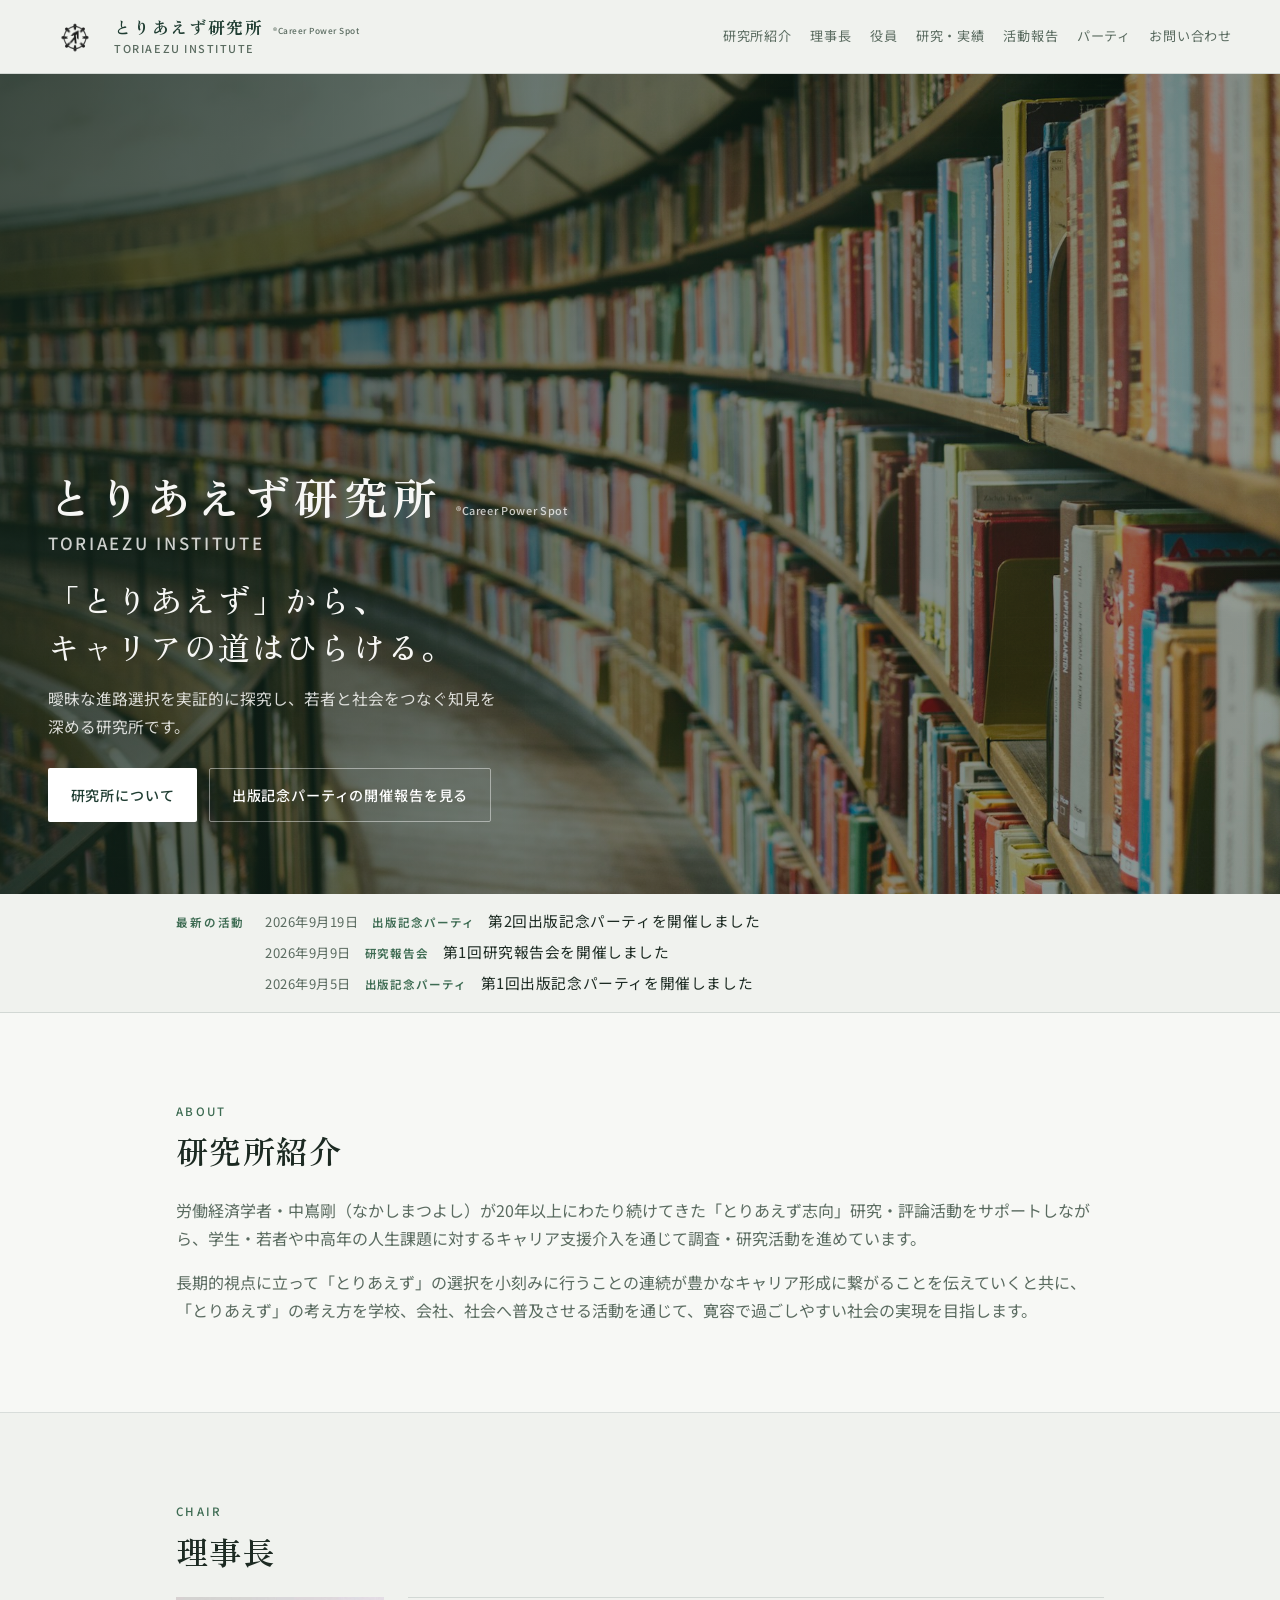
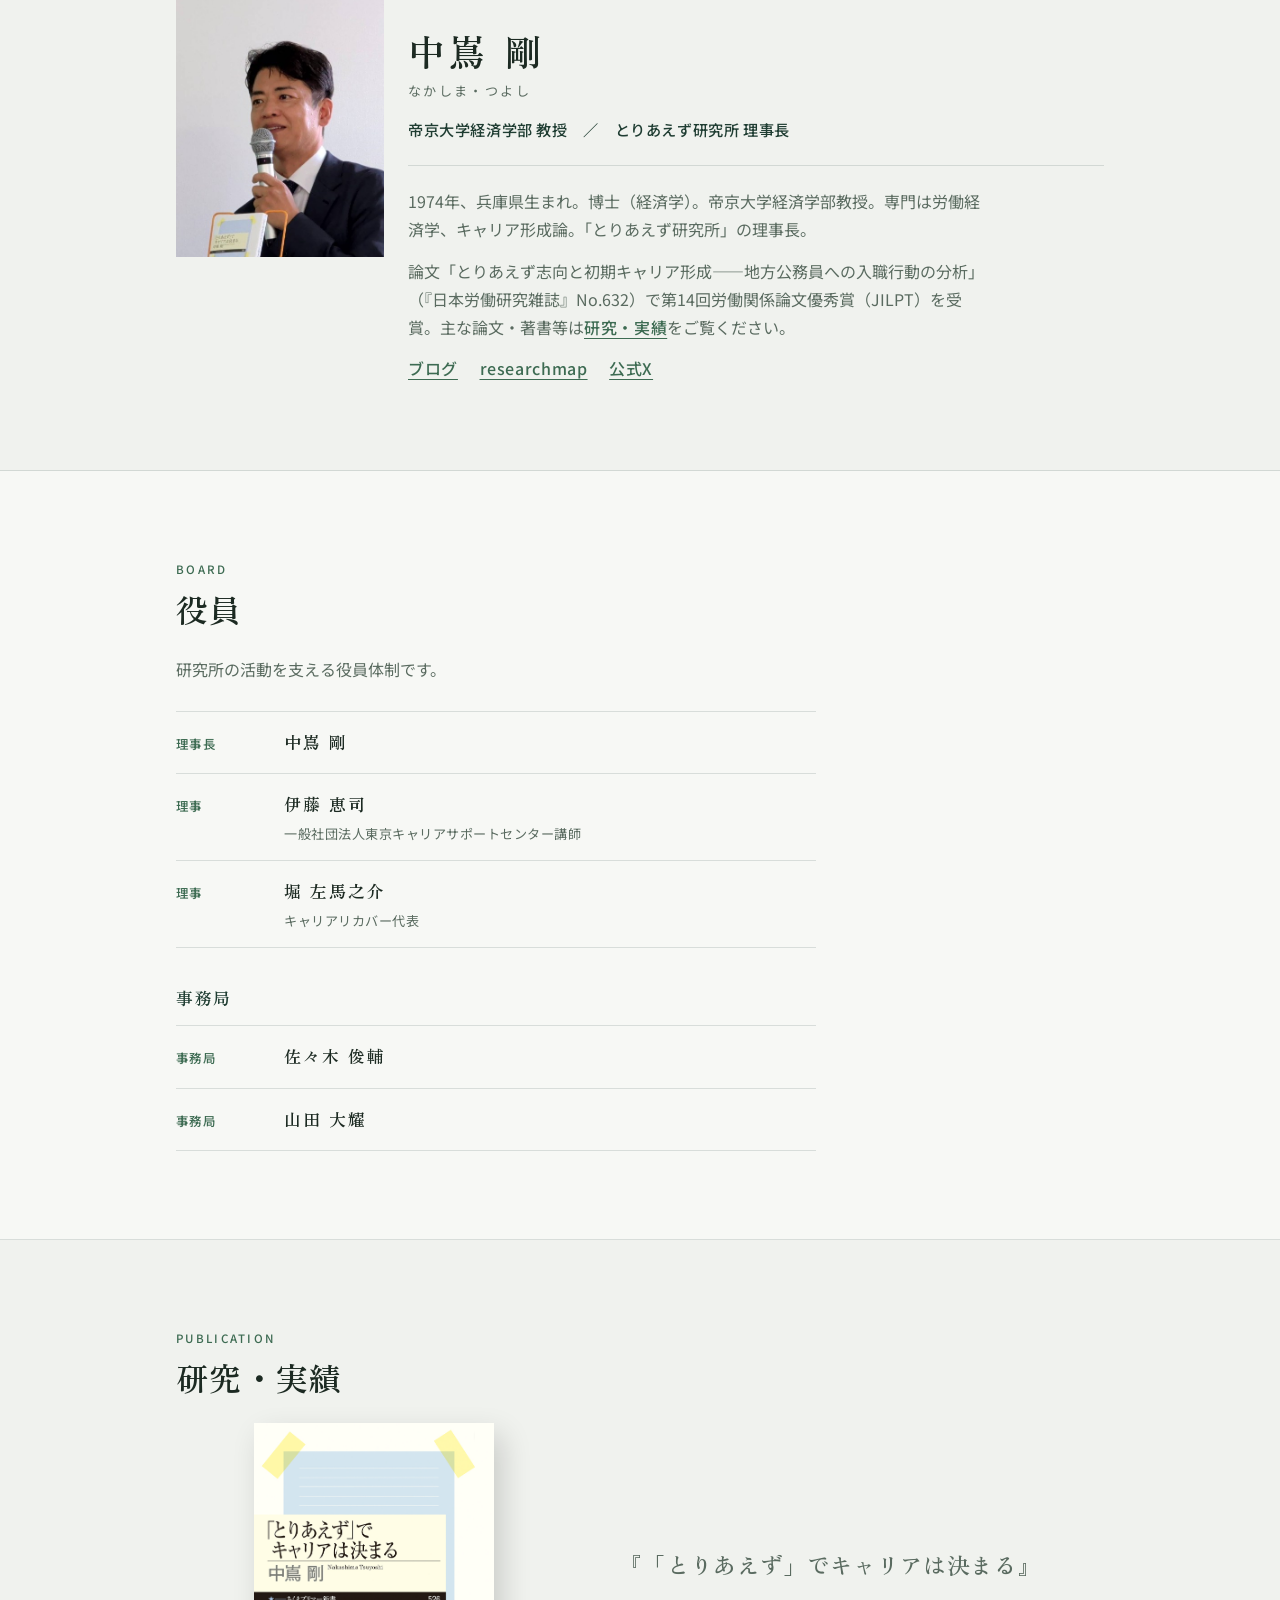
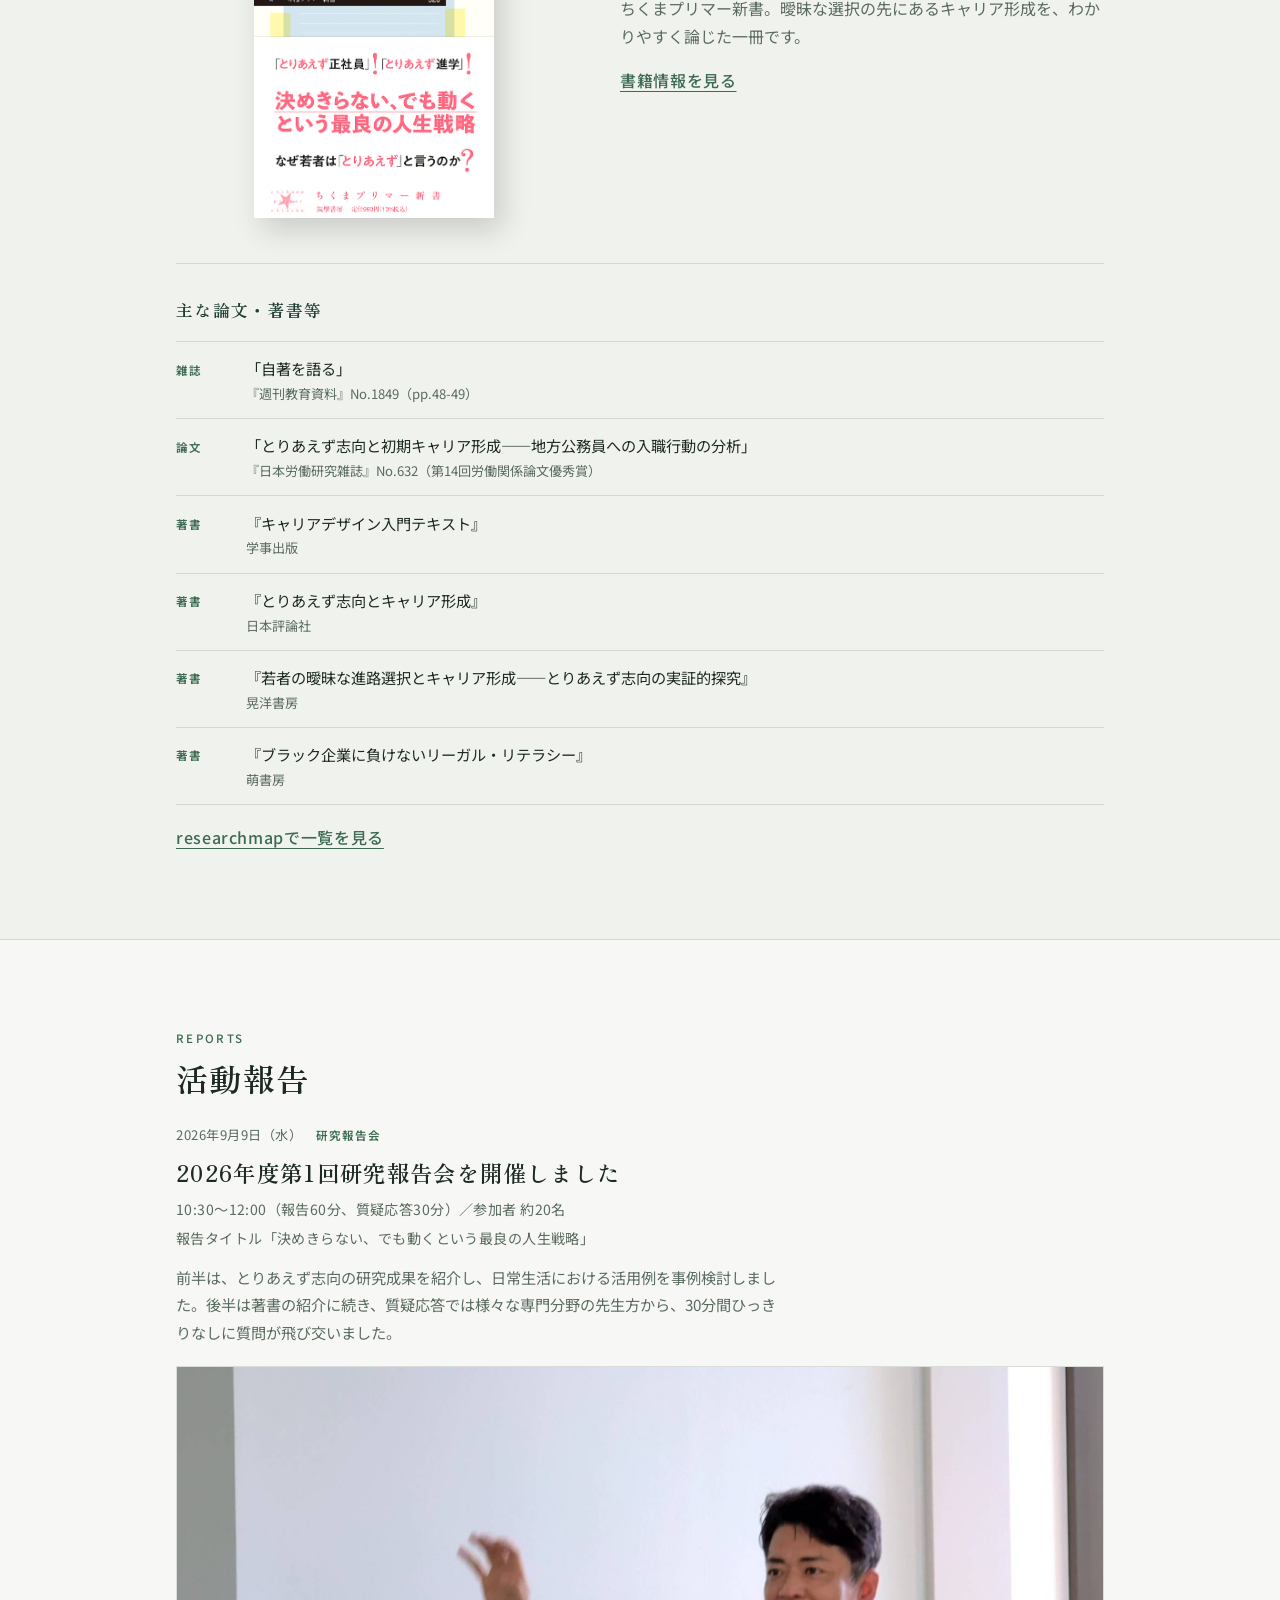
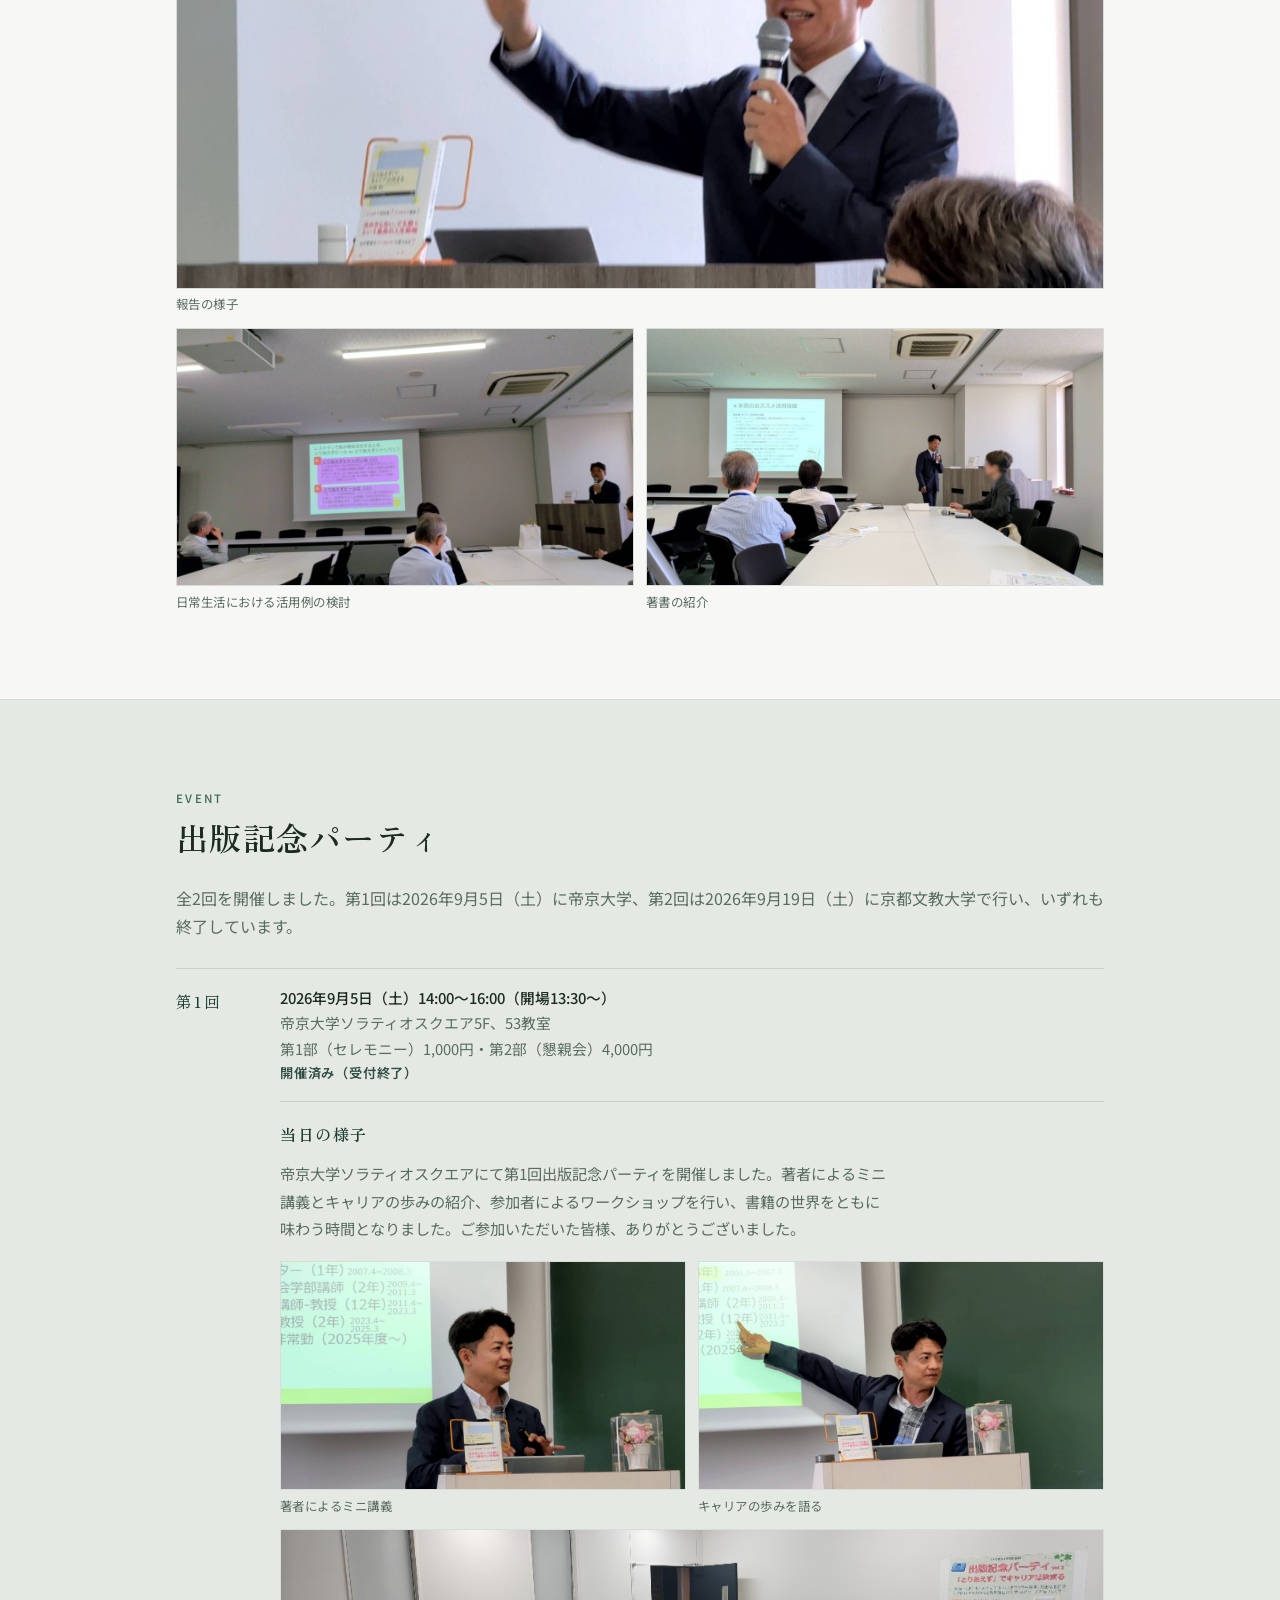
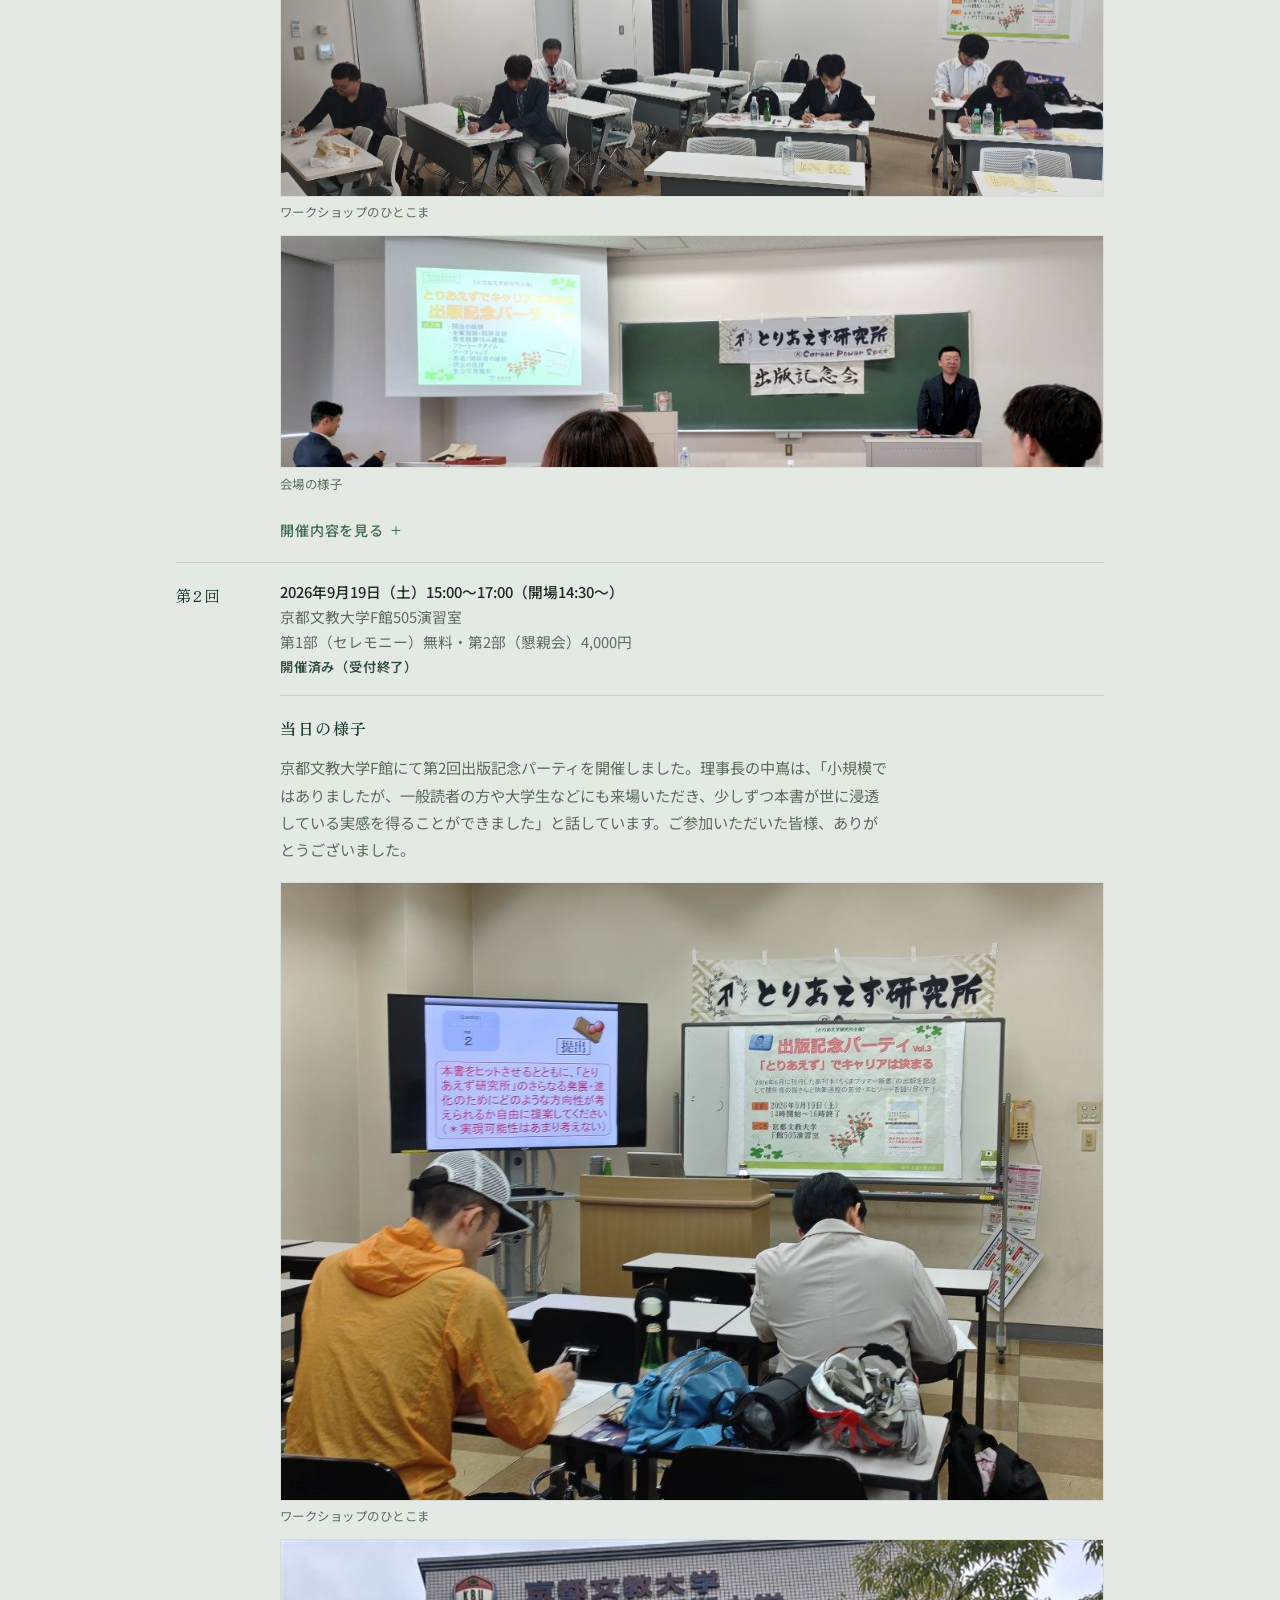
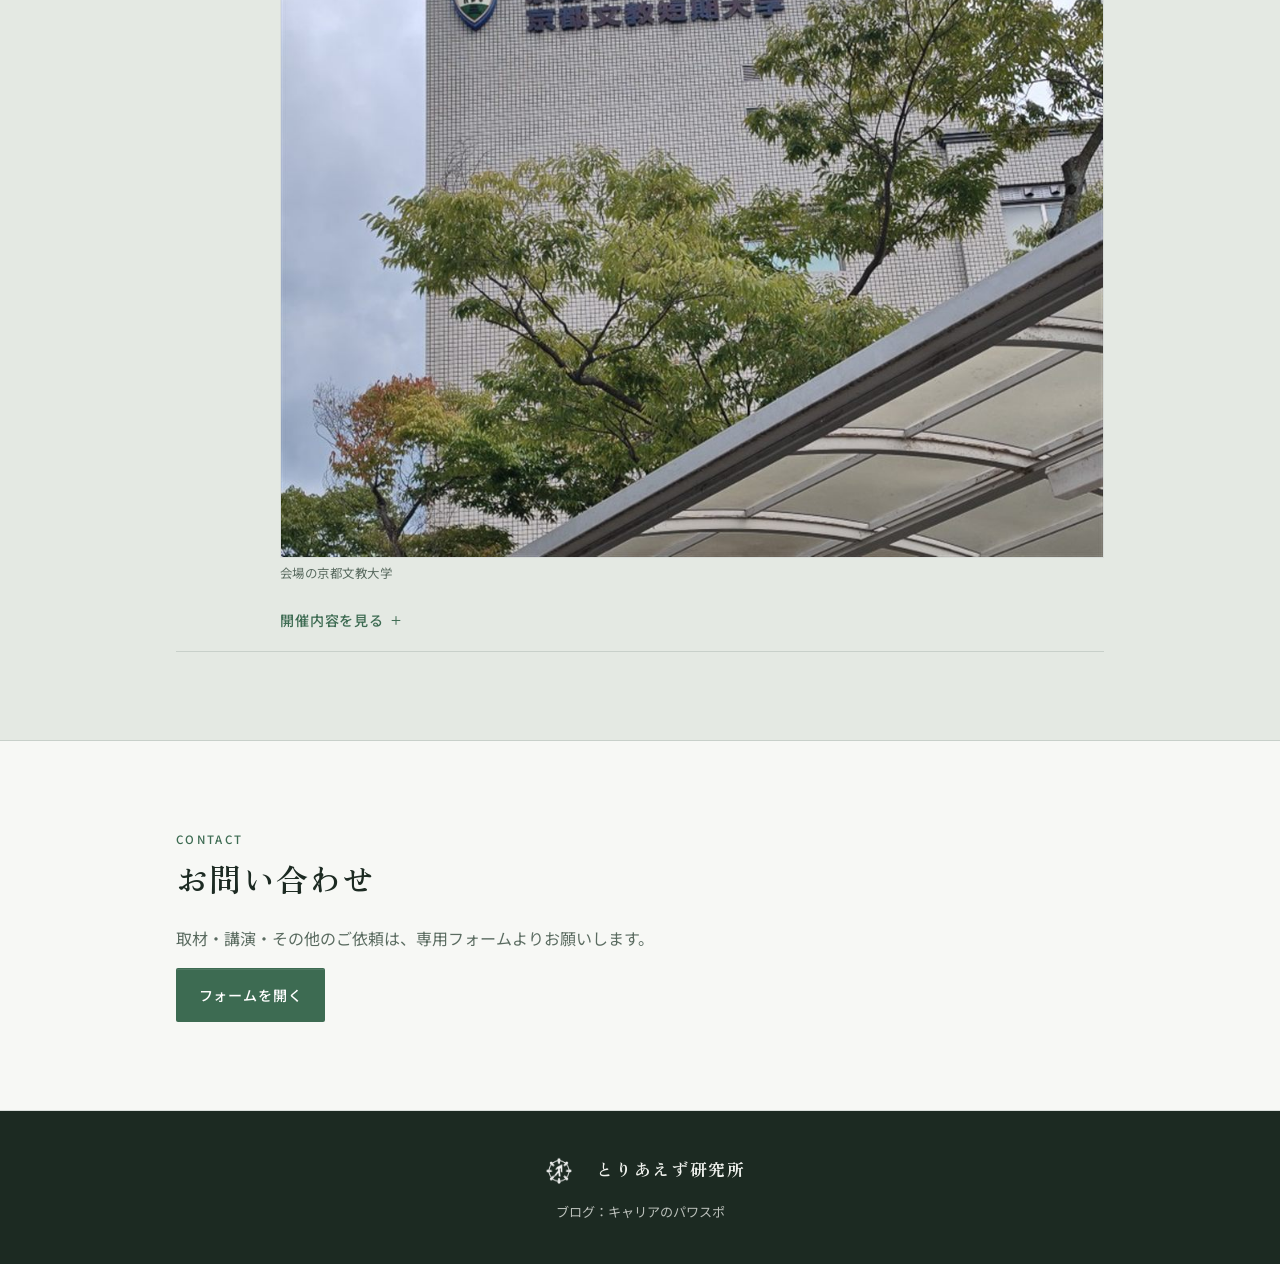
==== commit 806f330c: "Close the second party signup and add a Kyoto recap so both events read as held. Co-authored-by: Cur" ====
--- a/index.html
+++ b/index.html
@@ -186,7 +186,7 @@
         </p>
         <div class="hero__actions">
           <a class="btn btn--primary" href="#about">研究所について</a>
-          <a class="btn btn--ghost" href="#party">出版記念パーティの案内を見る</a>
+          <a class="btn btn--ghost" href="#party">出版記念パーティの開催報告を見る</a>
         </div>
       </div>
     </section>
@@ -197,10 +197,24 @@
           <p class="updates__label">最新の活動</p>
           <ul class="updates__list">
             <li>
+              <a href="#party-vol2">
+                <time datetime="2026-09-19">2026年9月19日</time>
+                <span class="updates__kind">出版記念パーティ</span>
+                <span class="updates__title">第2回出版記念パーティを開催しました</span>
+              </a>
+            </li>
+            <li>
               <a href="#report-2026-1">
                 <time datetime="2026-09-09">2026年9月9日</time>
                 <span class="updates__kind">研究報告会</span>
                 <span class="updates__title">第1回研究報告会を開催しました</span>
+              </a>
+            </li>
+            <li>
+              <a href="#party-vol1">
+                <time datetime="2026-09-05">2026年9月5日</time>
+                <span class="updates__kind">出版記念パーティ</span>
+                <span class="updates__title">第1回出版記念パーティを開催しました</span>
               </a>
             </li>
           </ul>
@@ -440,9 +454,9 @@
             <h2>出版記念パーティ</h2>
           </header>
           <div class="block__body">
-            <p class="party__lead">全2回を予定。第1回は2026年9月5日（土）に開催し、終了しました。第2回のお申し込みを受け付けています。</p>
+            <p class="party__lead">全2回を開催しました。第1回は2026年9月5日（土）に帝京大学、第2回は2026年9月19日（土）に京都文教大学で行い、いずれも終了しています。</p>
             <ul class="party__list">
-              <li class="party__item party__item--detailed party__item--closed">
+              <li class="party__item party__item--detailed party__item--closed" id="party-vol1">
                 <span class="party__num">第1回</span>
                 <div class="party__main">
                   <p class="party__meta">
@@ -562,25 +576,47 @@
                   </details>
                 </div>
               </li>
-              <li class="party__item party__item--detailed">
+              <li class="party__item party__item--detailed party__item--closed" id="party-vol2">
                 <span class="party__num">第2回</span>
                 <div class="party__main">
                   <p class="party__meta">
                     <span class="party__when">2026年9月19日（土）15:00～17:00（開場14:30～）</span>
                     <span class="party__where">京都文教大学F館505演習室</span>
                     <span class="party__snapshot">第1部（セレモニー）無料・第2部（懇親会）4,000円</span>
-                    <span class="party__deadline">申し込み締切：9月16日（水）まで</span>
+                    <span class="party__deadline">開催済み（受付終了）</span>
                   </p>
-                  <div class="party__actions">
-                    <a
-                      class="btn btn--small btn--primary"
-                      href="https://docs.google.com/forms/d/e/1FAIpQLSd2_BzJ2P9PgVtYOK8tlSltrBuQ9vExk4-L3dO0BE0w7VBJ_Q/viewform"
-                      target="_blank"
-                      rel="noopener noreferrer"
-                    >申し込む</a>
+                  <div class="party__report">
+                    <h3 class="party__block-title">当日の様子</h3>
+                    <p class="party__report-text">
+                      京都文教大学F館にて第2回出版記念パーティを開催しました。理事長の中嶌は、「小規模ではありましたが、一般読者の方や大学生などにも来場いただき、少しずつ本書が世に浸透している実感を得ることができました」と話しています。ご参加いただいた皆様、ありがとうございました。
+                    </p>
+                    <ul class="party__gallery">
+                      <li class="party__gallery-item--wide">
+                        <figure>
+                          <img
+                            src="images/party-vol2-workshop.jpg"
+                            alt="机に向かいワークに取り組む参加者と、スクリーン・横断幕のある京都文教大学の会場"
+                            width="1024"
+                            height="768"
+                          />
+                          <figcaption>ワークショップのひとこま</figcaption>
+                        </figure>
+                      </li>
+                      <li class="party__gallery-item--wide">
+                        <figure>
+                          <img
+                            src="images/party-vol2-venue.jpg"
+                            alt="木々の向こうに見える京都文教大学・京都文教短期大学の校舎"
+                            width="1024"
+                            height="768"
+                          />
+                          <figcaption>会場の京都文教大学</figcaption>
+                        </figure>
+                      </li>
+                    </ul>
                   </div>
                   <details class="party__details">
-                    <summary class="party__details-summary">開催詳細を見る</summary>
+                    <summary class="party__details-summary">開催内容を見る</summary>
                     <div class="party__details-body">
                       <div class="party__block">
                         <h3 class="party__block-title">参加条件</h3>
@@ -634,12 +670,6 @@
                           <li>特製グッズも配布予定です</li>
                         </ul>
                       </div>
-                      <a
-                        class="btn btn--small btn--primary"
-                        href="https://docs.google.com/forms/d/e/1FAIpQLSd2_BzJ2P9PgVtYOK8tlSltrBuQ9vExk4-L3dO0BE0w7VBJ_Q/viewform"
-                        target="_blank"
-                        rel="noopener noreferrer"
-                      >申し込む</a>
                     </div>
                   </details>
                 </div>
--- a/styles.css
+++ b/styles.css
@@ -108,6 +108,10 @@
 
 /* ---------- Header ---------- */
 
+html {
+  scroll-padding-top: 5.5rem;
+}
+
 .site-header {
   display: flex;
   align-items: center;
@@ -573,6 +577,8 @@
   list-style: none;
   margin: 0;
   padding: 0;
+  display: grid;
+  gap: 0.45rem;
 }
 
 .updates__list a {
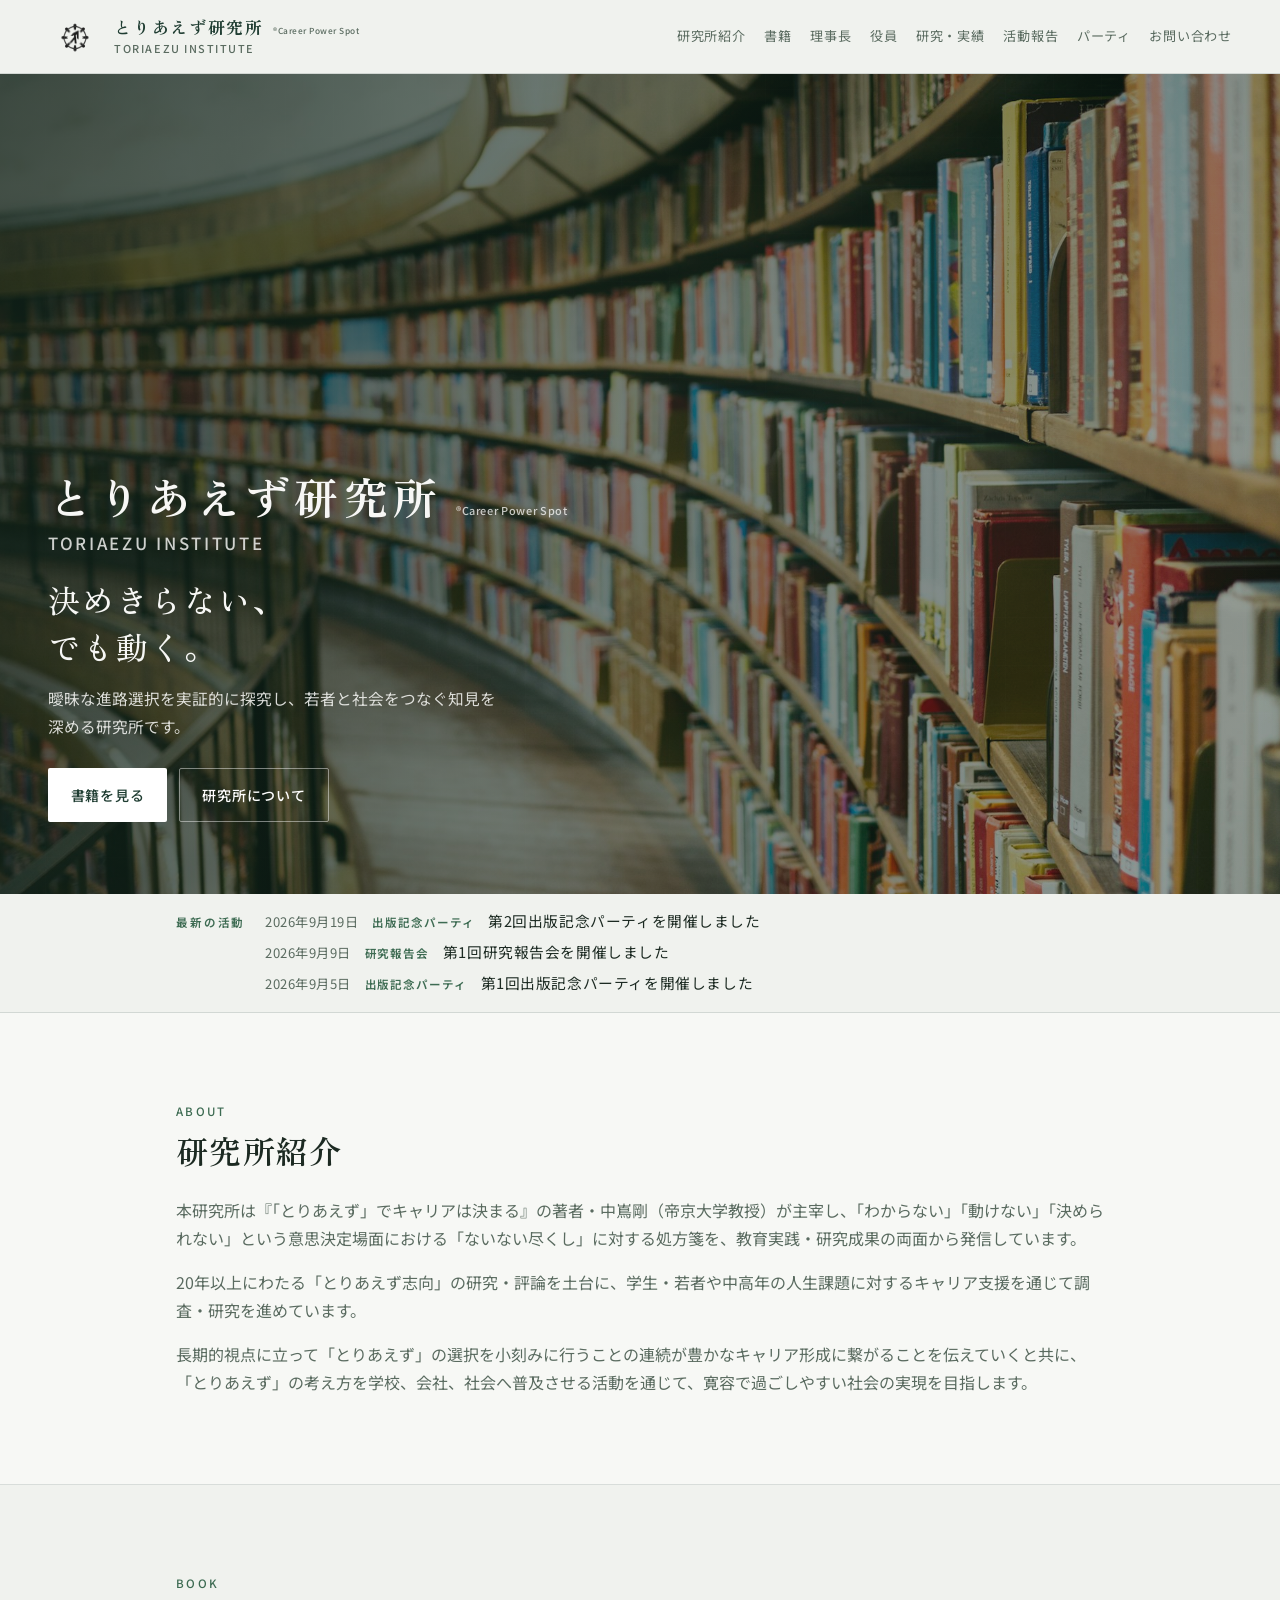
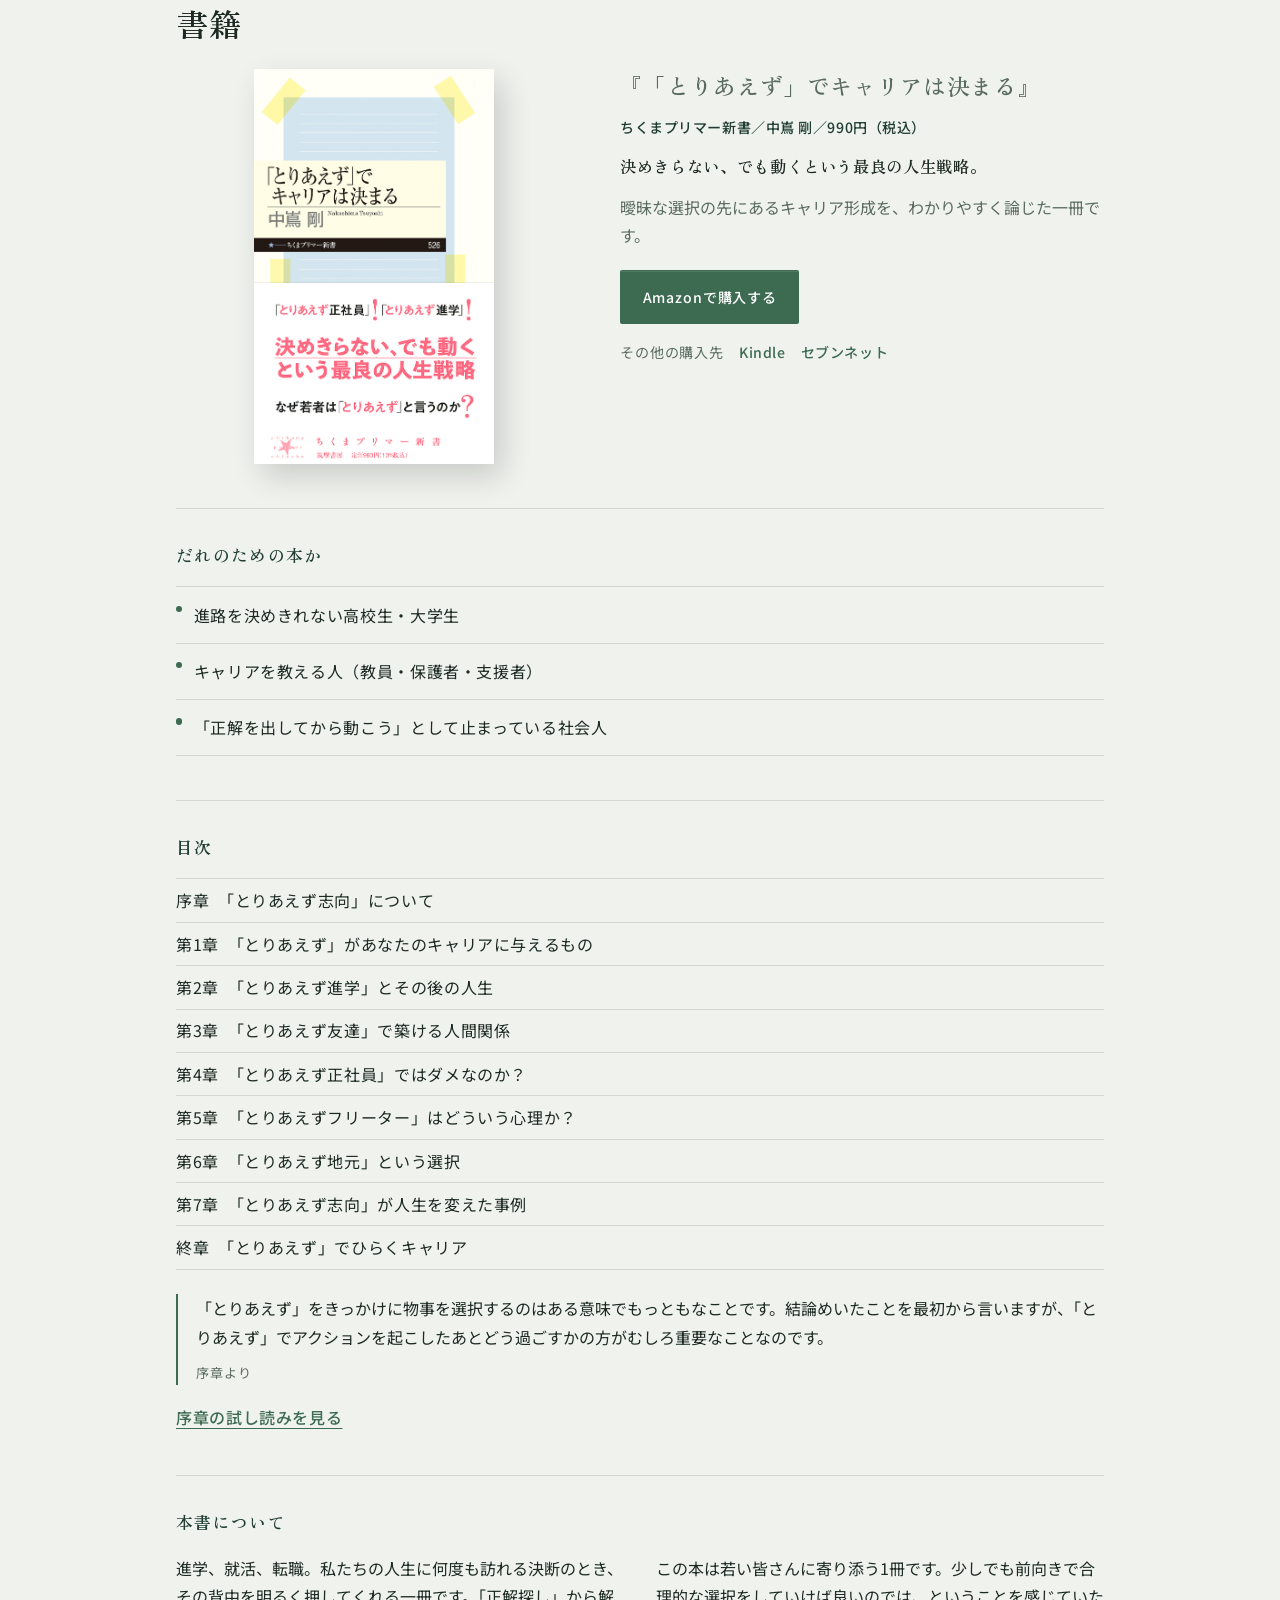
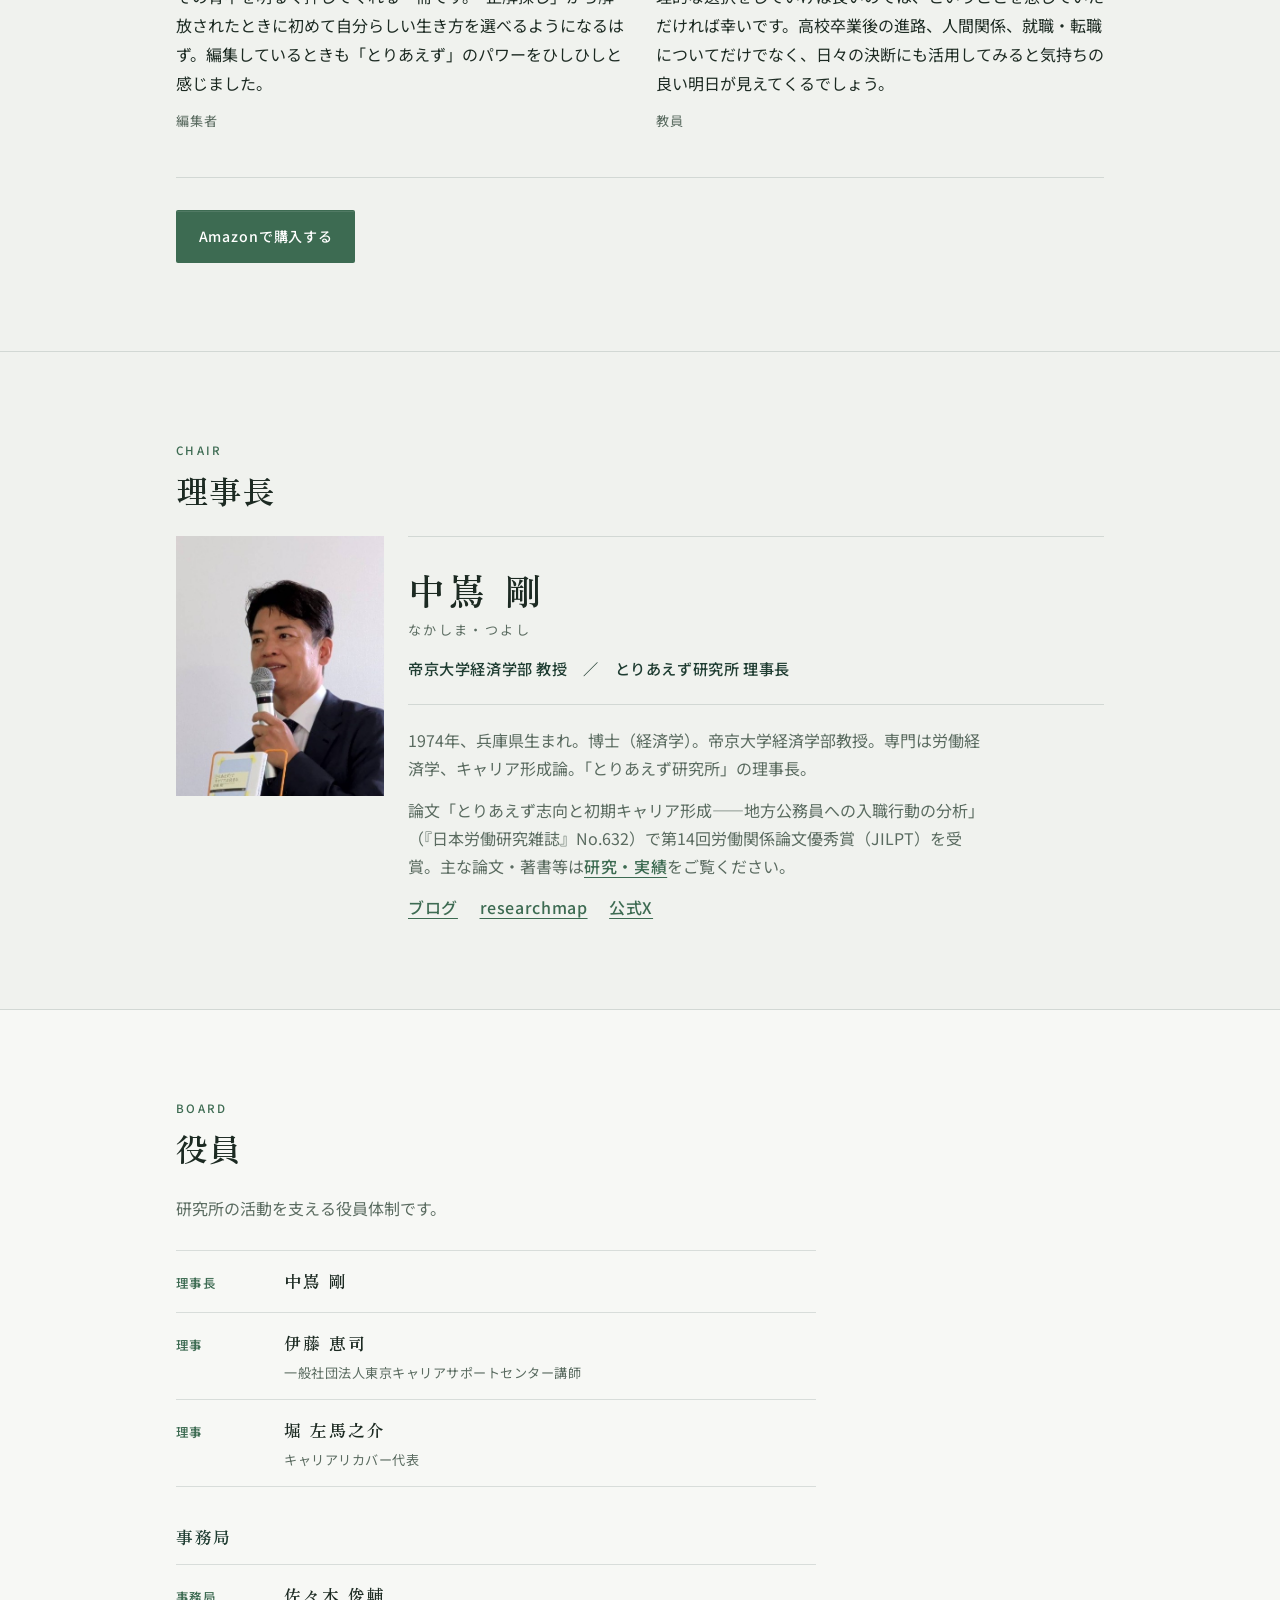
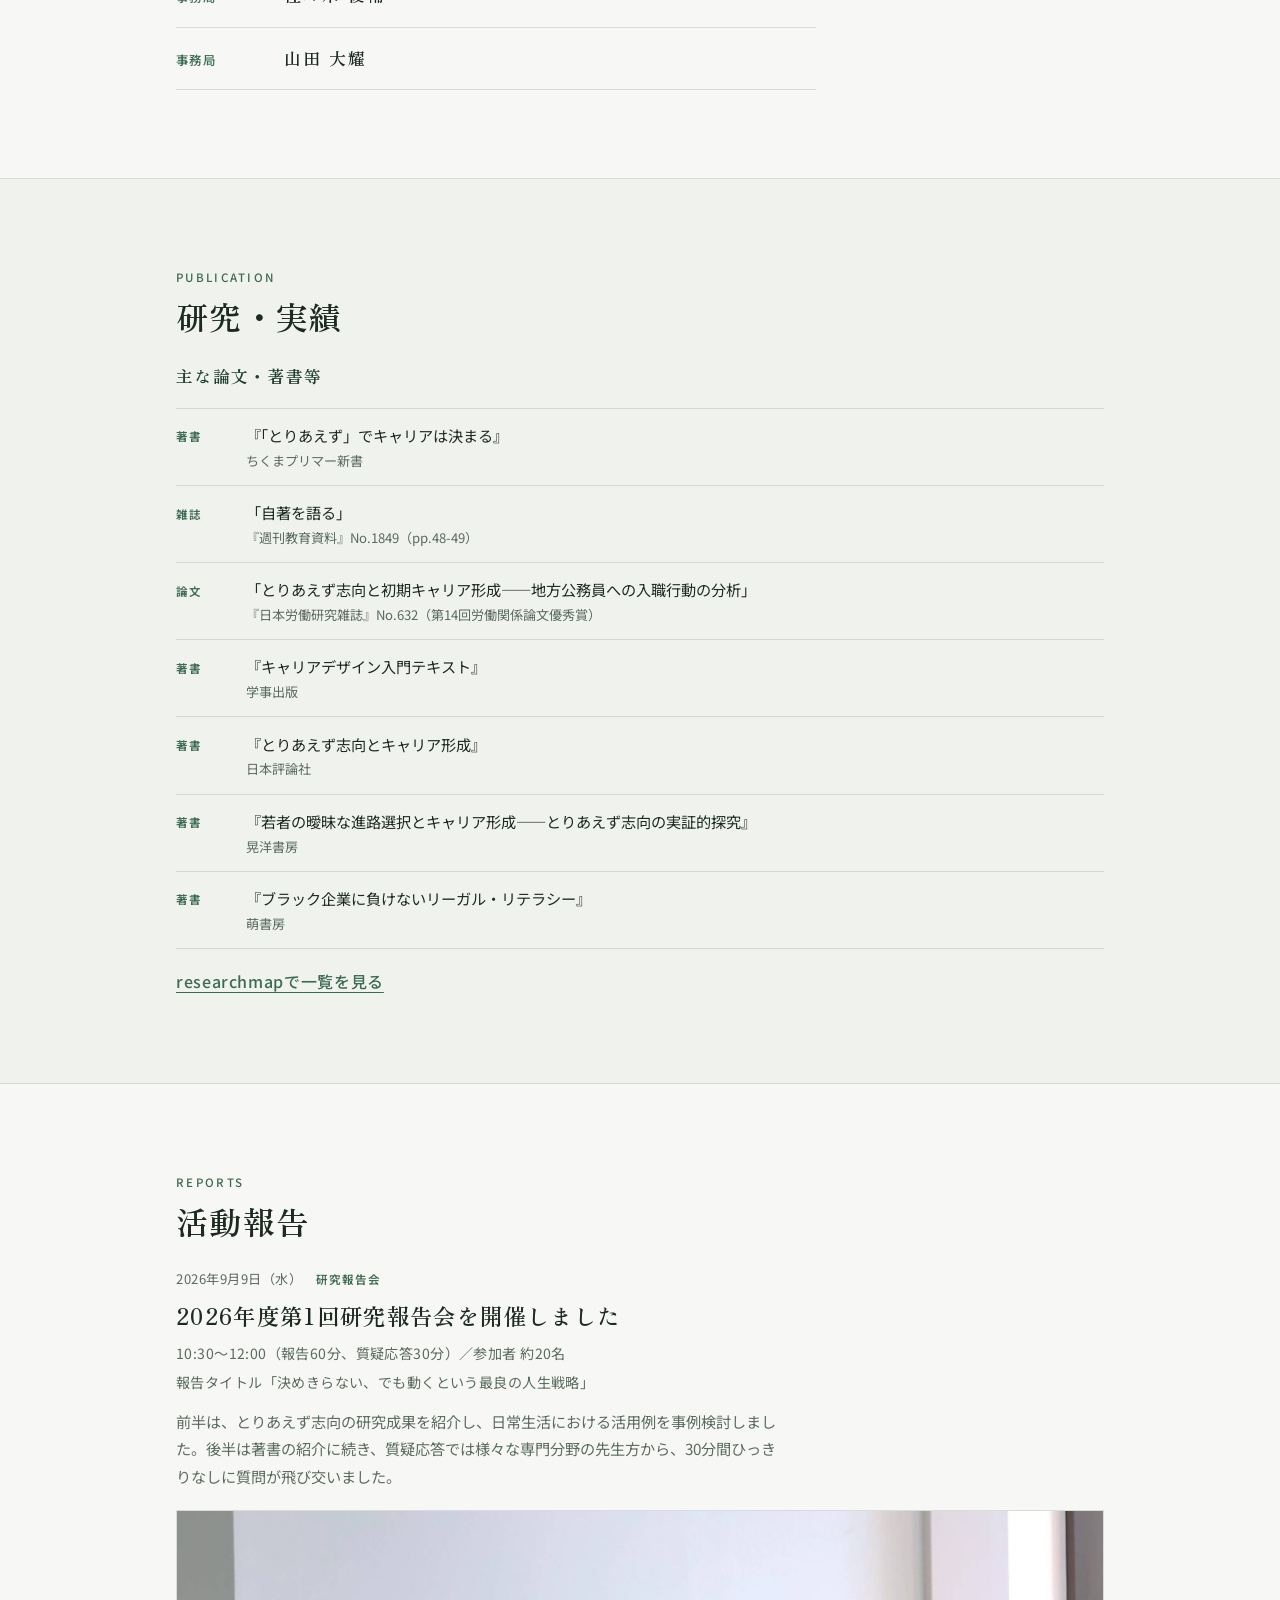
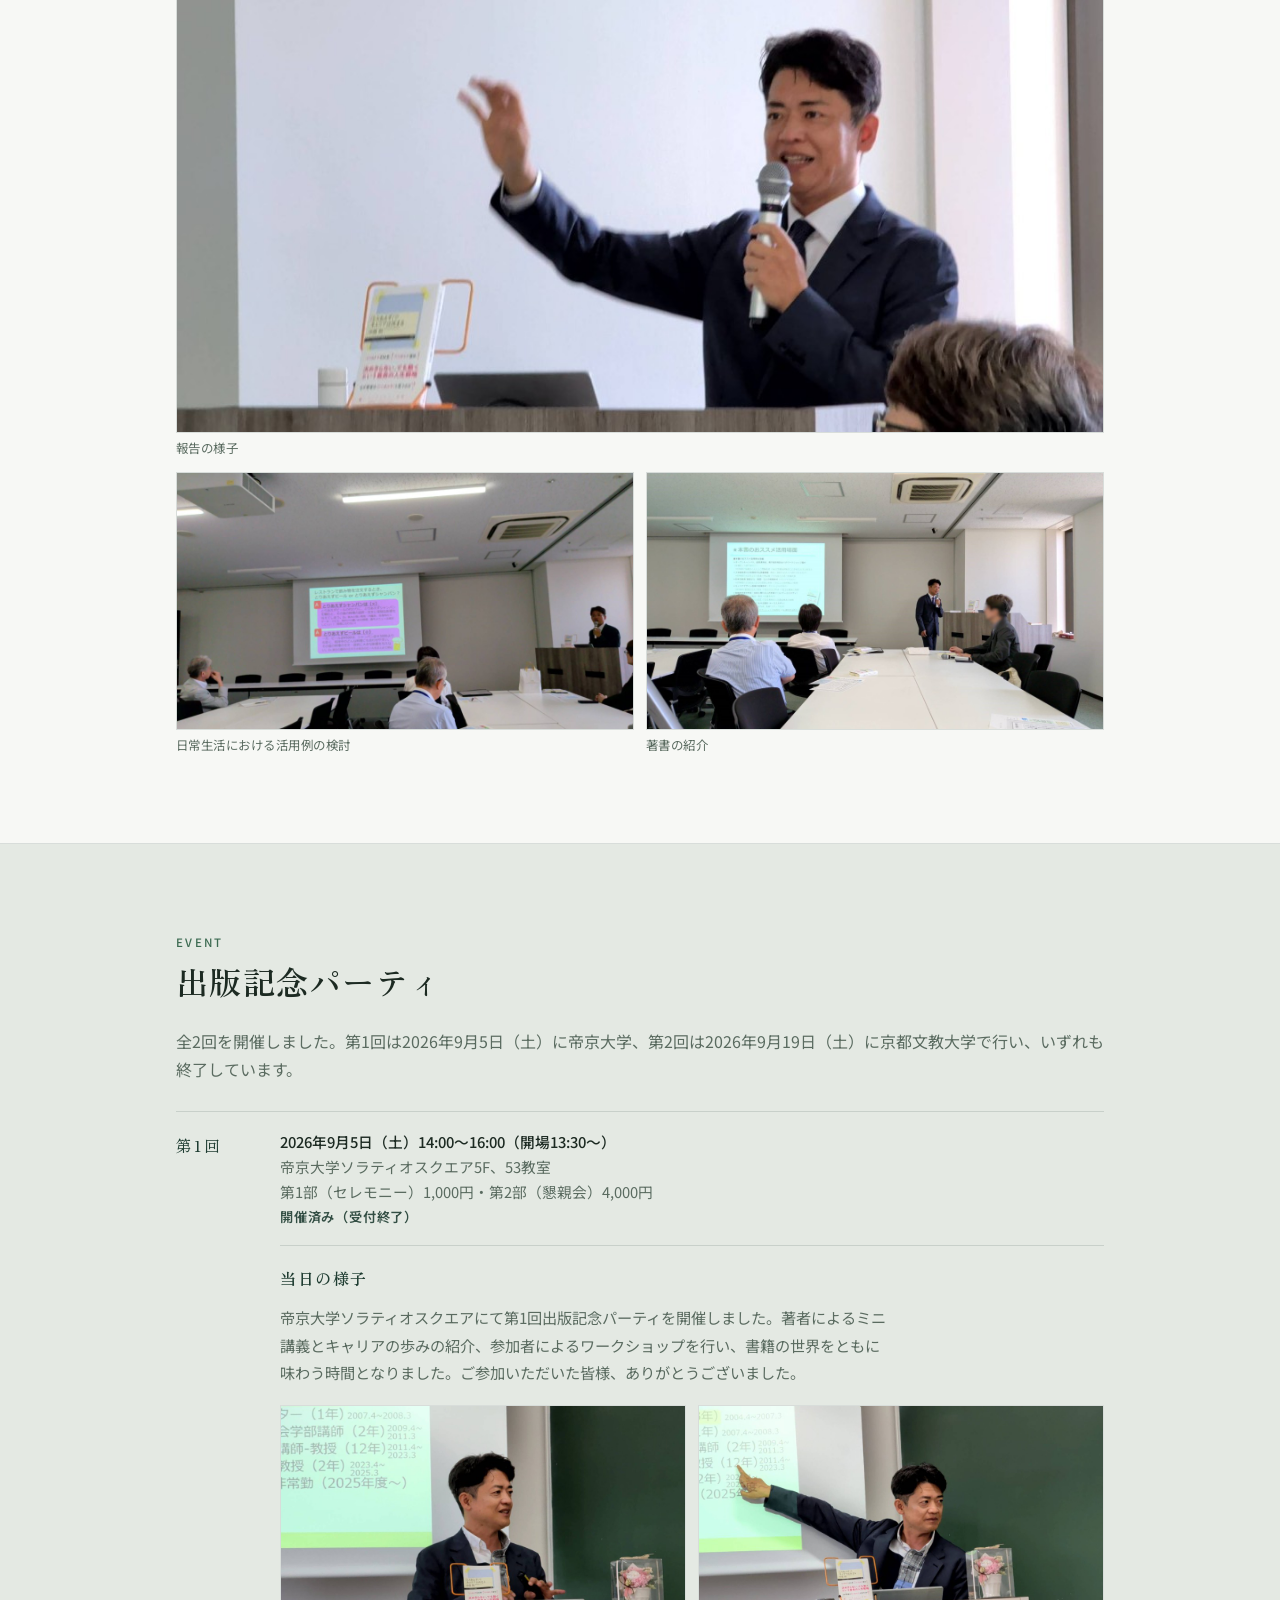
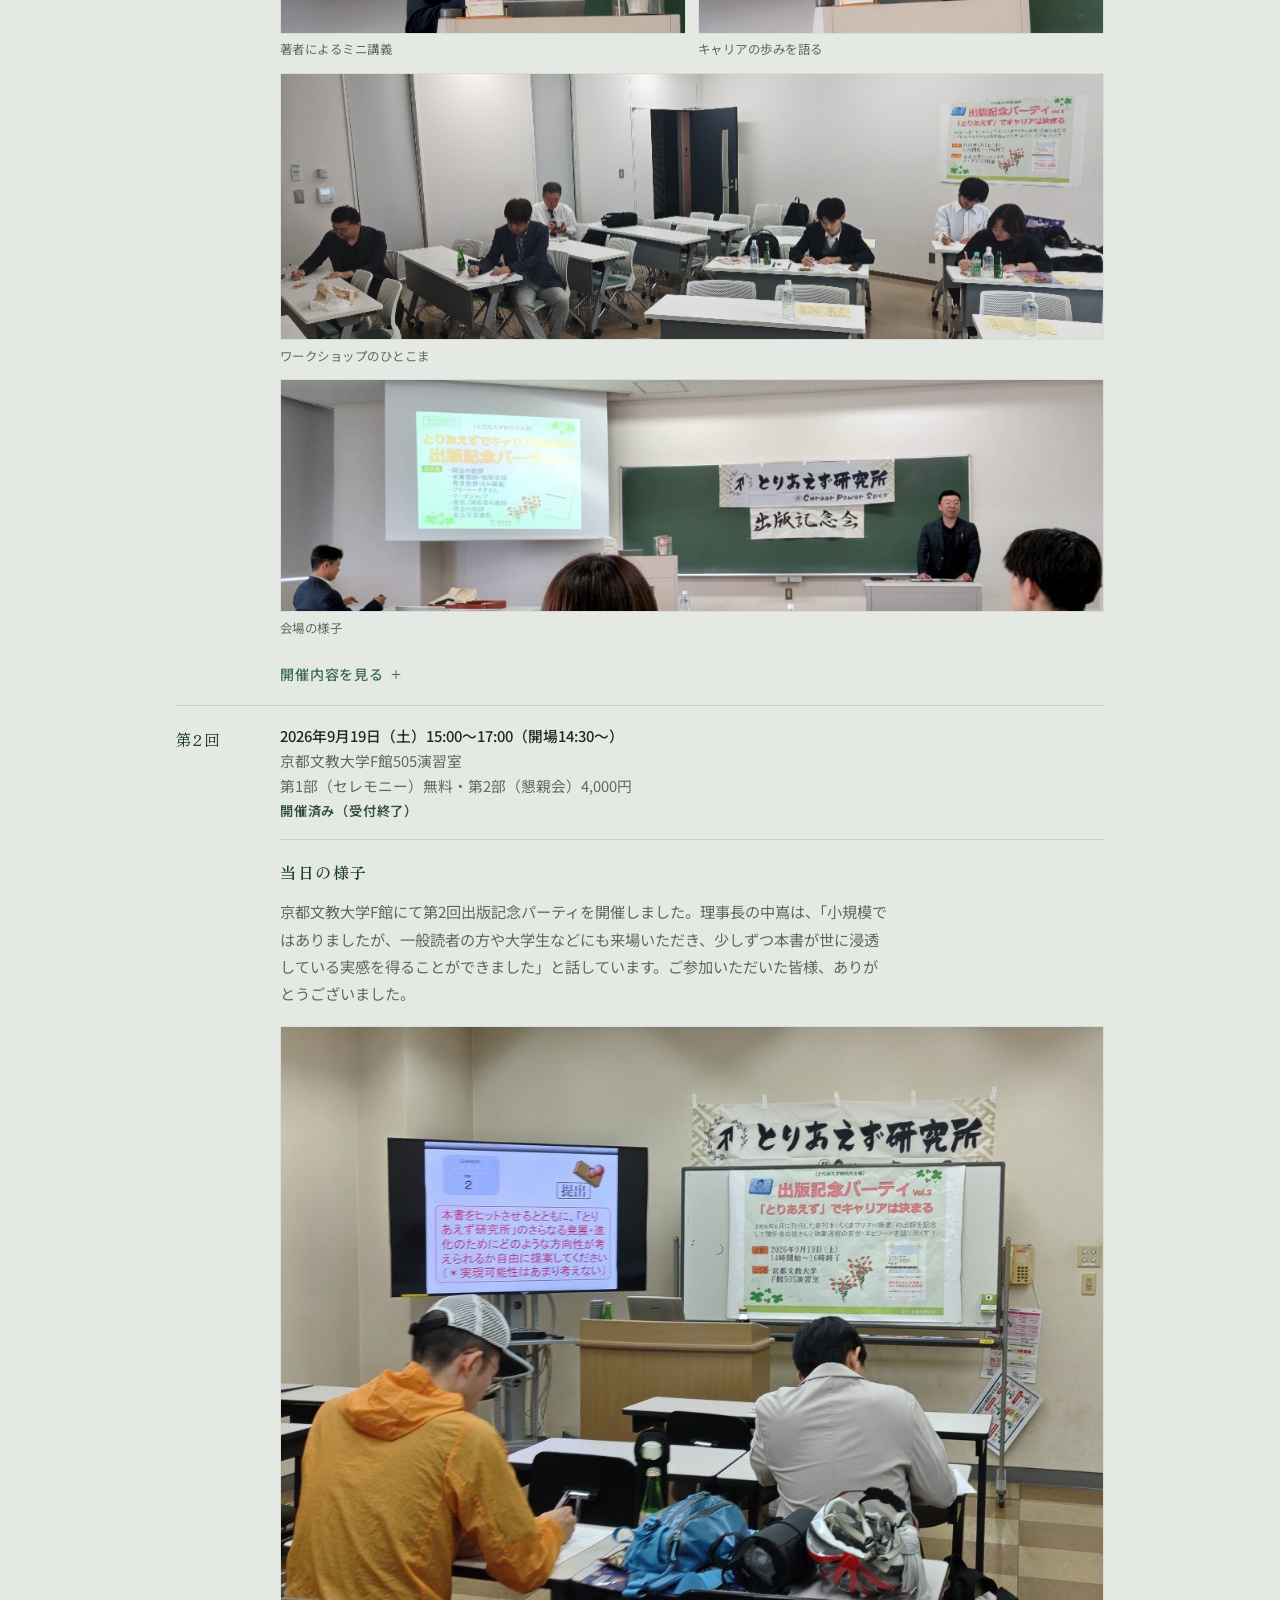
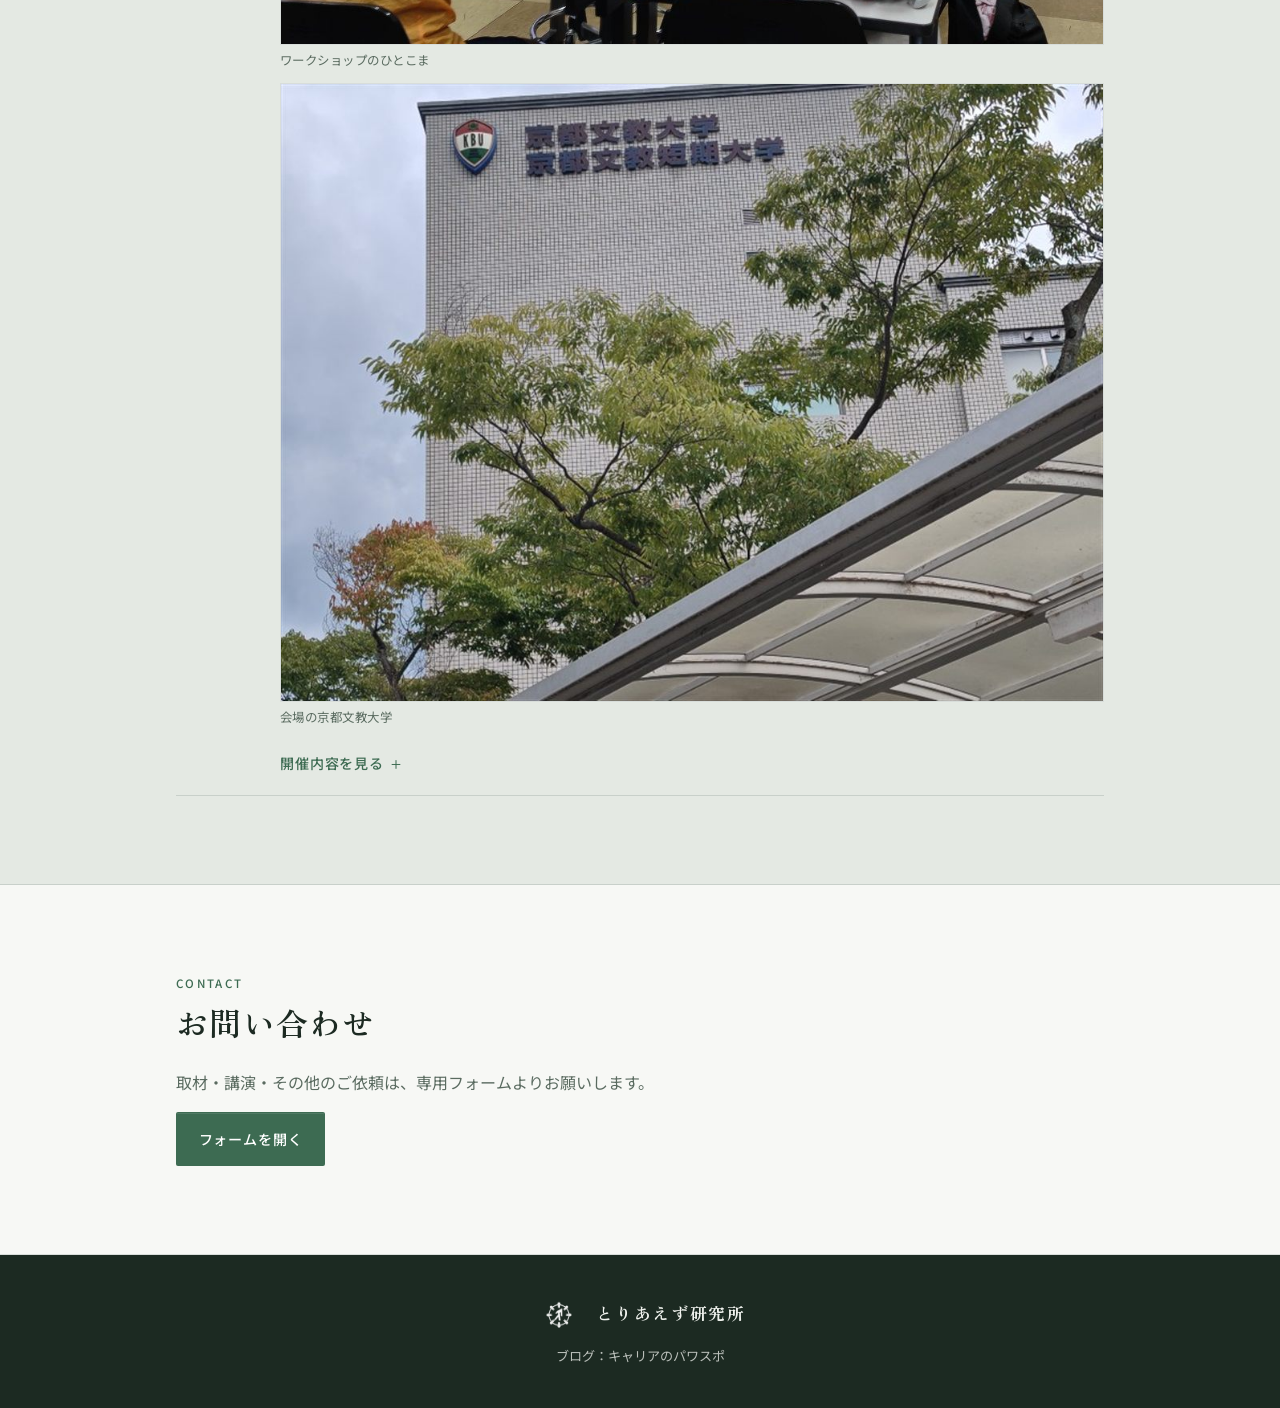
==== commit af5754d8: "Add a dedicated book section so the primer can be found and bought from the homepage. Co-authored-by" ====
--- a/index.html
+++ b/index.html
@@ -120,9 +120,9 @@
           "name": "ちくまプリマー新書"
         },
         "image": "https://toriaezu-lab.jp/images/toriaezu-career-book.png",
-        "url": "https://toriaezu-lab.jp/#research",
+        "url": "https://toriaezu-lab.jp/#book",
         "sameAs": "https://www.chikumashobo.co.jp/product/9784480685599/",
-        "description": "曖昧な選択の先にあるキャリア形成を、わかりやすく論じた一冊。決めきらない、でも動くという最良の人生戦略。"
+        "description": "決めきらない、でも動くという最良の人生戦略。曖昧な選択の先にあるキャリア形成を、わかりやすく論じた一冊。"
       }
     ]
   }
@@ -157,6 +157,7 @@
     </button>
     <nav class="nav" id="site-nav" aria-label="メイン">
       <a href="#about">研究所紹介</a>
+      <a href="#book">書籍</a>
       <a href="#profile">理事長</a>
       <a href="#officers">役員</a>
       <a href="#research">研究・実績</a>
@@ -180,13 +181,13 @@
           </span>
           <span class="hero__en">TORIAEZU INSTITUTE</span>
         </h1>
-        <p class="hero__title">「とりあえず」から、<br />キャリアの道はひらける。</p>
+        <p class="hero__title">決めきらない、<br />でも動く。</p>
         <p class="hero__lead">
           曖昧な進路選択を実証的に探究し、若者と社会をつなぐ知見を深める研究所です。
         </p>
         <div class="hero__actions">
-          <a class="btn btn--primary" href="#about">研究所について</a>
-          <a class="btn btn--ghost" href="#party">出版記念パーティの開催報告を見る</a>
+          <a class="btn btn--primary" href="#book">書籍を見る</a>
+          <a class="btn btn--ghost" href="#about">研究所について</a>
         </div>
       </div>
     </section>
@@ -229,10 +230,116 @@
           </header>
           <div class="block__body">
             <p class="band__text">
-              労働経済学者・中嶌剛（なかしまつよし）が20年以上にわたり続けてきた「とりあえず志向」研究・評論活動をサポートしながら、学生・若者や中高年の人生課題に対するキャリア支援介入を通じて調査・研究活動を進めています。
+              本研究所は『「とりあえず」でキャリアは決まる』の著者・中嶌剛（帝京大学教授）が主宰し、「わからない」「動けない」「決められない」という意思決定場面における「ないない尽くし」に対する処方箋を、教育実践・研究成果の両面から発信しています。
+            </p>
+            <p class="band__text">
+              20年以上にわたる「とりあえず志向」の研究・評論を土台に、学生・若者や中高年の人生課題に対するキャリア支援を通じて調査・研究を進めています。
             </p>
             <p class="band__text">
               長期的視点に立って「とりあえず」の選択を小刻みに行うことの連続が豊かなキャリア形成に繋がることを伝えていくと共に、「とりあえず」の考え方を学校、会社、社会へ普及させる活動を通じて、寛容で過ごしやすい社会の実現を目指します。
+            </p>
+          </div>
+        </div>
+      </section>
+
+      <section class="block" id="book" aria-labelledby="book-heading">
+        <div class="block__frame">
+          <header class="block__head">
+            <p class="eyebrow">Book</p>
+            <h2 id="book-heading">書籍</h2>
+          </header>
+          <div class="block__body">
+            <div class="book__layout">
+              <div class="book__visual">
+                <figure class="book__figure">
+                  <img
+                    class="book__cover-img"
+                    src="images/toriaezu-career-book.png"
+                    alt="中嶌剛著『「とりあえず」でキャリアは決まる』（ちくまプリマー新書）の書影"
+                    width="440"
+                    height="700"
+                  />
+                </figure>
+              </div>
+              <div class="book__copy">
+                <p class="book__title">『「とりあえず」でキャリアは決まる』</p>
+                <p class="book__meta">ちくまプリマー新書／中嶌 剛／990円（税込）</p>
+                <p class="book__hook">決めきらない、でも動くという最良の人生戦略。</p>
+                <p>
+                  曖昧な選択の先にあるキャリア形成を、わかりやすく論じた一冊です。
+                </p>
+                <a
+                  class="btn btn--primary"
+                  href="https://www.amazon.co.jp/dp/4480685596"
+                  target="_blank"
+                  rel="noopener noreferrer"
+                  aria-label="Amazonで購入する（新しいタブで開く）"
+                >Amazonで購入する</a>
+                <p class="book__stores">
+                  <span class="book__stores-label">その他の購入先</span>
+                  <a href="https://www.amazon.co.jp/dp/B0H19Z8DCG" target="_blank" rel="noopener noreferrer" aria-label="Kindleで購入する（新しいタブで開く）">Kindle</a>
+                  <a href="https://7net.omni7.jp/detail/1107706346.html" target="_blank" rel="noopener noreferrer" aria-label="セブンネットで購入する（新しいタブで開く）">セブンネット</a>
+                </p>
+              </div>
+            </div>
+
+            <div class="book__panel">
+              <h3 class="book__subhead">だれのための本か</h3>
+              <ul class="book__audience">
+                <li>進路を決めきれない高校生・大学生</li>
+                <li>キャリアを教える人（教員・保護者・支援者）</li>
+                <li>「正解を出してから動こう」として止まっている社会人</li>
+              </ul>
+            </div>
+
+            <div class="book__panel">
+              <h3 class="book__subhead">目次</h3>
+              <ol class="book__toc">
+                <li>序章　「とりあえず志向」について</li>
+                <li>第1章　「とりあえず」があなたのキャリアに与えるもの</li>
+                <li>第2章　「とりあえず進学」とその後の人生</li>
+                <li>第3章　「とりあえず友達」で築ける人間関係</li>
+                <li>第4章　「とりあえず正社員」ではダメなのか？</li>
+                <li>第5章　「とりあえずフリーター」はどういう心理か？</li>
+                <li>第6章　「とりあえず地元」という選択</li>
+                <li>第7章　「とりあえず志向」が人生を変えた事例</li>
+                <li>終章　「とりあえず」でひらくキャリア</li>
+              </ol>
+              <blockquote class="book__excerpt">
+                <p>「とりあえず」をきっかけに物事を選択するのはある意味でもっともなことです。結論めいたことを最初から言いますが、「とりあえず」でアクションを起こしたあとどう過ごすかの方がむしろ重要なことなのです。</p>
+                <footer>序章より</footer>
+              </blockquote>
+              <p class="book__sample">
+                <a class="text-link" href="https://www.webchikuma.com/n/n38be229ab3e9" target="_blank" rel="noopener noreferrer" aria-label="序章の試し読みを見る（新しいタブで開く）">序章の試し読みを見る</a>
+              </p>
+            </div>
+
+            <div class="book__panel">
+              <h3 class="book__subhead">本書について</h3>
+              <ul class="book__voices">
+                <li>
+                  <blockquote class="book__quote">
+                    <p>進学、就活、転職。私たちの人生に何度も訪れる決断のとき、その背中を明るく押してくれる一冊です。「正解探し」から解放されたときに初めて自分らしい生き方を選べるようになるはず。編集しているときも「とりあえず」のパワーをひしひしと感じました。</p>
+                    <footer>編集者</footer>
+                  </blockquote>
+                </li>
+                <li>
+                  <blockquote class="book__quote">
+                    <p>この本は若い皆さんに寄り添う1冊です。少しでも前向きで合理的な選択をしていけば良いのでは、ということを感じていただければ幸いです。高校卒業後の進路、人間関係、就職・転職についてだけでなく、日々の決断にも活用してみると気持ちの良い明日が見えてくるでしょう。</p>
+                    <footer>教員</footer>
+                  </blockquote>
+                </li>
+              </ul>
+            </div>
+
+            <p class="book__cta">
+              <a
+                class="btn btn--primary"
+                href="https://www.amazon.co.jp/dp/4480685596"
+                target="_blank"
+                rel="noopener noreferrer"
+                aria-label="Amazonで購入する（新しいタブで開く）"
+              >Amazonで購入する</a>
             </p>
           </div>
         </div>
@@ -326,30 +433,14 @@
             <h2 id="research-heading">研究・実績</h2>
           </header>
           <div class="block__body">
-            <div class="book__layout">
-              <div class="book__visual">
-                <figure class="book__figure">
-                  <img
-                    class="book__cover-img"
-                    src="images/toriaezu-career-book.png"
-                    alt="中嶌剛著『「とりあえず」でキャリアは決まる』（ちくまプリマー新書）の書影"
-                    width="440"
-                    height="700"
-                  />
-                </figure>
-              </div>
-              <div class="book__copy">
-                <p class="book__title">『「とりあえず」でキャリアは決まる』</p>
-                <p>
-                  ちくまプリマー新書。曖昧な選択の先にあるキャリア形成を、わかりやすく論じた一冊です。
-                </p>
-                <a class="text-link" href="https://www.chikumashobo.co.jp/product/9784480685599/" target="_blank" rel="noopener noreferrer" aria-label="書籍情報を見る（新しいタブで開く）">書籍情報を見る</a>
-              </div>
-            </div>
-
             <div class="works">
               <h3 class="works__subhead">主な論文・著書等</h3>
               <ul class="works__list">
+                <li>
+                  <span class="works__kind">著書</span>
+                  <span class="works__title">『「とりあえず」でキャリアは決まる』</span>
+                  <span class="works__meta">ちくまプリマー新書</span>
+                </li>
                 <li>
                   <span class="works__kind">雑誌</span>
                   <span class="works__title">「自著を語る」</span>
--- a/styles.css
+++ b/styles.css
@@ -830,7 +830,7 @@
   display: grid;
   grid-template-columns: minmax(0, 0.9fr) minmax(0, 1.1fr);
   gap: clamp(1.5rem, 4vw, 3rem);
-  align-items: center;
+  align-items: start;
 }
 
 @media (max-width: 800px) {
@@ -873,10 +873,196 @@
   color: var(--ink-muted);
 }
 
-.works {
+.book__copy .book__meta {
+  color: var(--brand);
+}
+
+.book__copy .book__hook {
+  color: var(--ink);
+}
+
+.book__meta {
+  margin: 0 0 0.85rem;
+  font-size: 0.88rem;
+  letter-spacing: 0.04em;
+  color: var(--brand);
+  font-weight: 500;
+}
+
+.book__hook {
+  margin: 0 0 0.85rem;
+  font-family: var(--font-display);
+  font-size: 1.02rem;
+  font-weight: 600;
+  letter-spacing: 0.04em;
+  line-height: 1.6;
+  color: var(--ink);
+}
+
+.book__copy .btn {
+  margin: 0.35rem 0 1rem;
+}
+
+.book__stores {
+  display: flex;
+  flex-wrap: wrap;
+  align-items: baseline;
+  gap: 0.35rem 0.95rem;
+  margin: 0;
+  font-size: 0.88rem;
+}
+
+.book__stores-label {
+  color: var(--ink-muted);
+  letter-spacing: 0.06em;
+}
+
+.book__stores a {
+  color: var(--accent);
+  font-weight: 500;
+  text-decoration: none;
+  letter-spacing: 0.04em;
+}
+
+.book__stores a:hover {
+  text-decoration: underline;
+}
+
+.book__panel {
   margin-top: clamp(2rem, 4vw, 2.75rem);
   padding-top: clamp(1.5rem, 3vw, 2rem);
   border-top: 1px solid var(--line);
+}
+
+.book__subhead {
+  margin: 0 0 1rem;
+  font-family: var(--font-display);
+  font-size: 1.05rem;
+  font-weight: 600;
+  letter-spacing: 0.08em;
+  color: var(--brand);
+}
+
+.book__audience {
+  list-style: none;
+  margin: 0;
+  padding: 0;
+}
+
+.book__audience li {
+  padding: 0.85rem 0 0.85rem 1.1rem;
+  border-bottom: 1px solid var(--line);
+  color: var(--ink);
+  letter-spacing: 0.04em;
+  position: relative;
+}
+
+.book__audience li:first-child {
+  border-top: 1px solid var(--line);
+}
+
+.book__audience li::before {
+  content: "";
+  position: absolute;
+  left: 0;
+  top: 1.15rem;
+  width: 0.4rem;
+  height: 0.4rem;
+  border-radius: 50%;
+  background: var(--accent);
+}
+
+.book__toc {
+  list-style: none;
+  margin: 0 0 1.5rem;
+  padding: 0;
+}
+
+.book__toc li {
+  padding: 0.55rem 0;
+  border-bottom: 1px solid var(--line);
+  color: var(--ink);
+  letter-spacing: 0.04em;
+  line-height: 1.55;
+}
+
+.book__toc li:first-child {
+  border-top: 1px solid var(--line);
+}
+
+.book__excerpt {
+  margin: 0 0 1.15rem;
+  padding: 0 0 0 1.1rem;
+  border-left: 2px solid var(--accent);
+}
+
+.book__excerpt p {
+  margin: 0 0 0.65rem;
+  color: var(--ink);
+  line-height: 1.8;
+}
+
+.book__excerpt footer {
+  font-size: 0.82rem;
+  color: var(--ink-muted);
+  letter-spacing: 0.08em;
+}
+
+.book__sample {
+  margin: 0;
+}
+
+.book__voices {
+  list-style: none;
+  margin: 0;
+  padding: 0;
+  display: grid;
+  grid-template-columns: 1fr 1fr;
+  gap: 1.5rem 2rem;
+}
+
+@media (max-width: 800px) {
+  .book__voices {
+    grid-template-columns: 1fr;
+  }
+}
+
+.book__quote {
+  margin: 0;
+}
+
+.book__quote p {
+  margin: 0 0 0.75rem;
+  color: var(--ink);
+  line-height: 1.8;
+}
+
+.book__quote footer {
+  font-size: 0.82rem;
+  color: var(--ink-muted);
+  letter-spacing: 0.08em;
+}
+
+.book__cta {
+  margin: clamp(2rem, 4vw, 2.75rem) 0 0;
+  padding-top: clamp(1.5rem, 3vw, 2rem);
+  border-top: 1px solid var(--line);
+}
+
+.book__teaser {
+  max-width: 36em;
+}
+
+.book__teaser p {
+  color: var(--ink-muted);
+}
+
+.book__teaser .book__title {
+  color: var(--ink);
+}
+
+.works {
+  margin-top: 0;
 }
 
 .works__subhead {
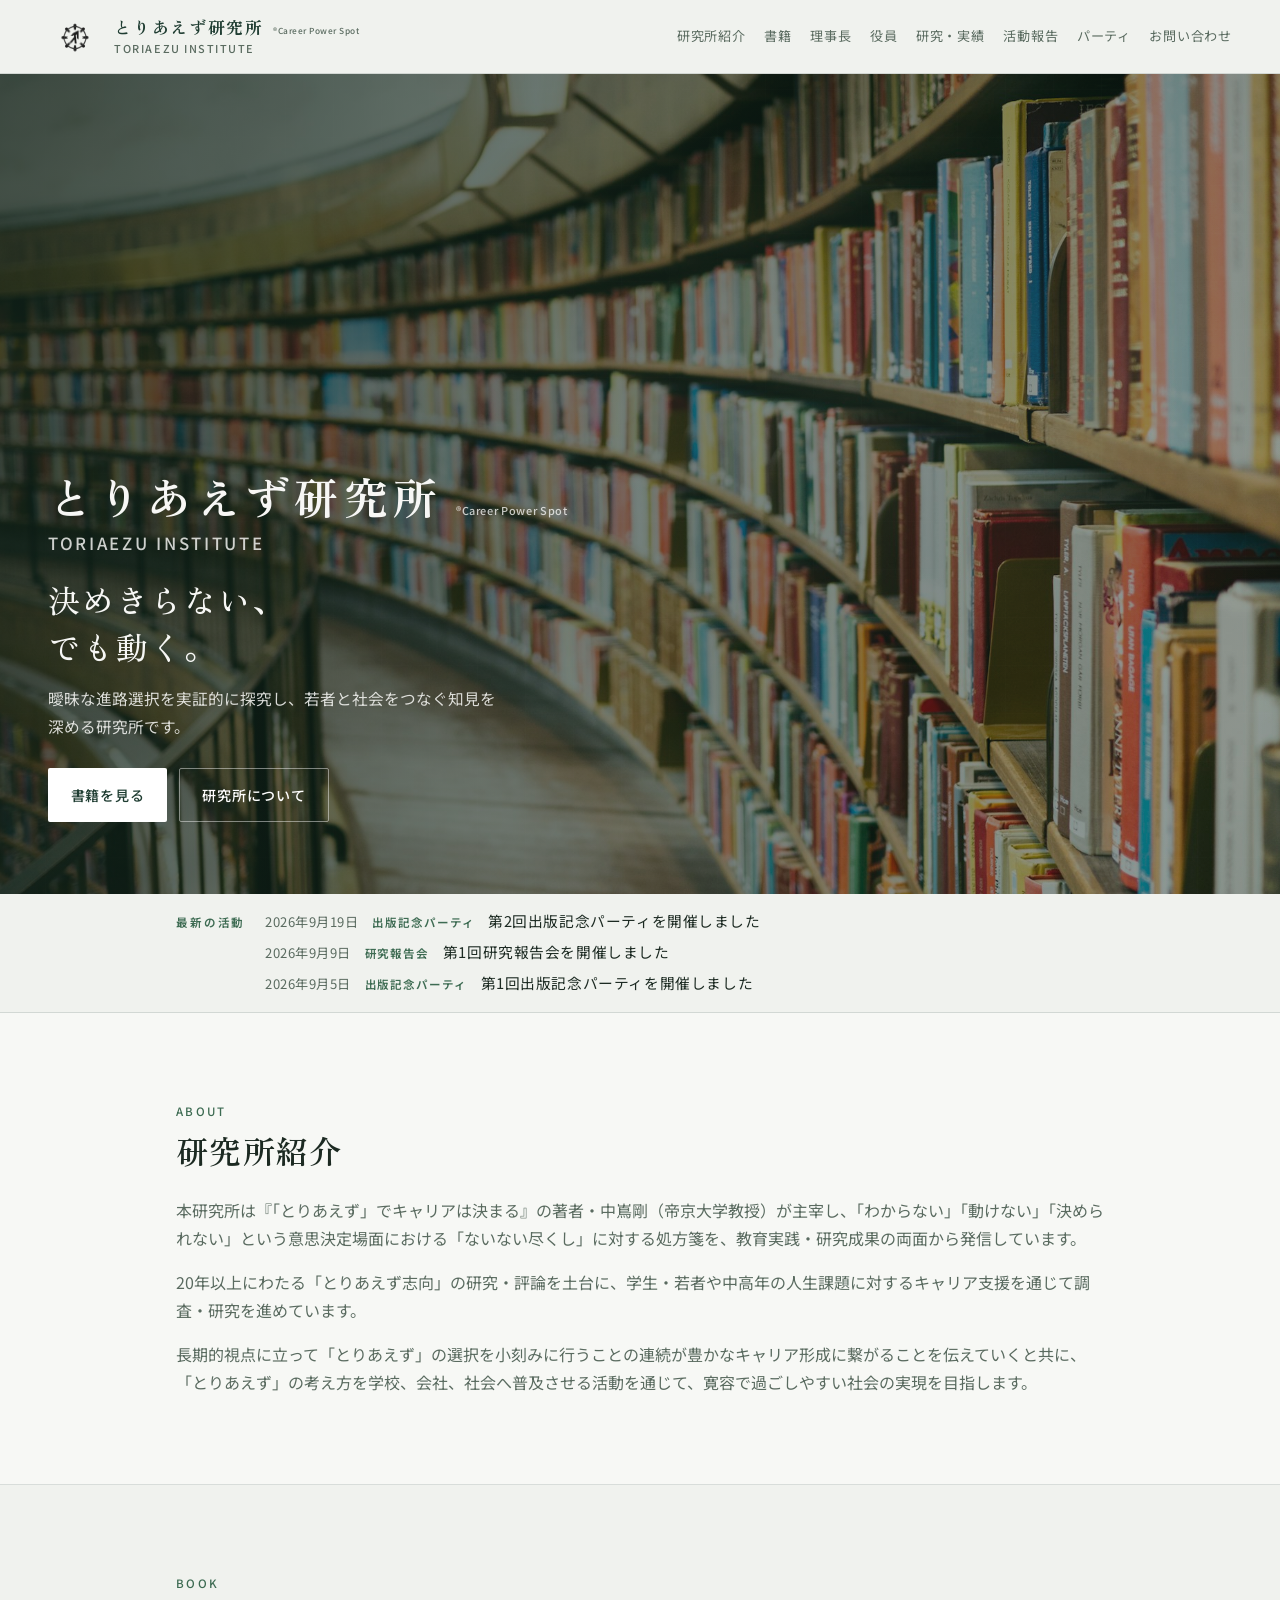
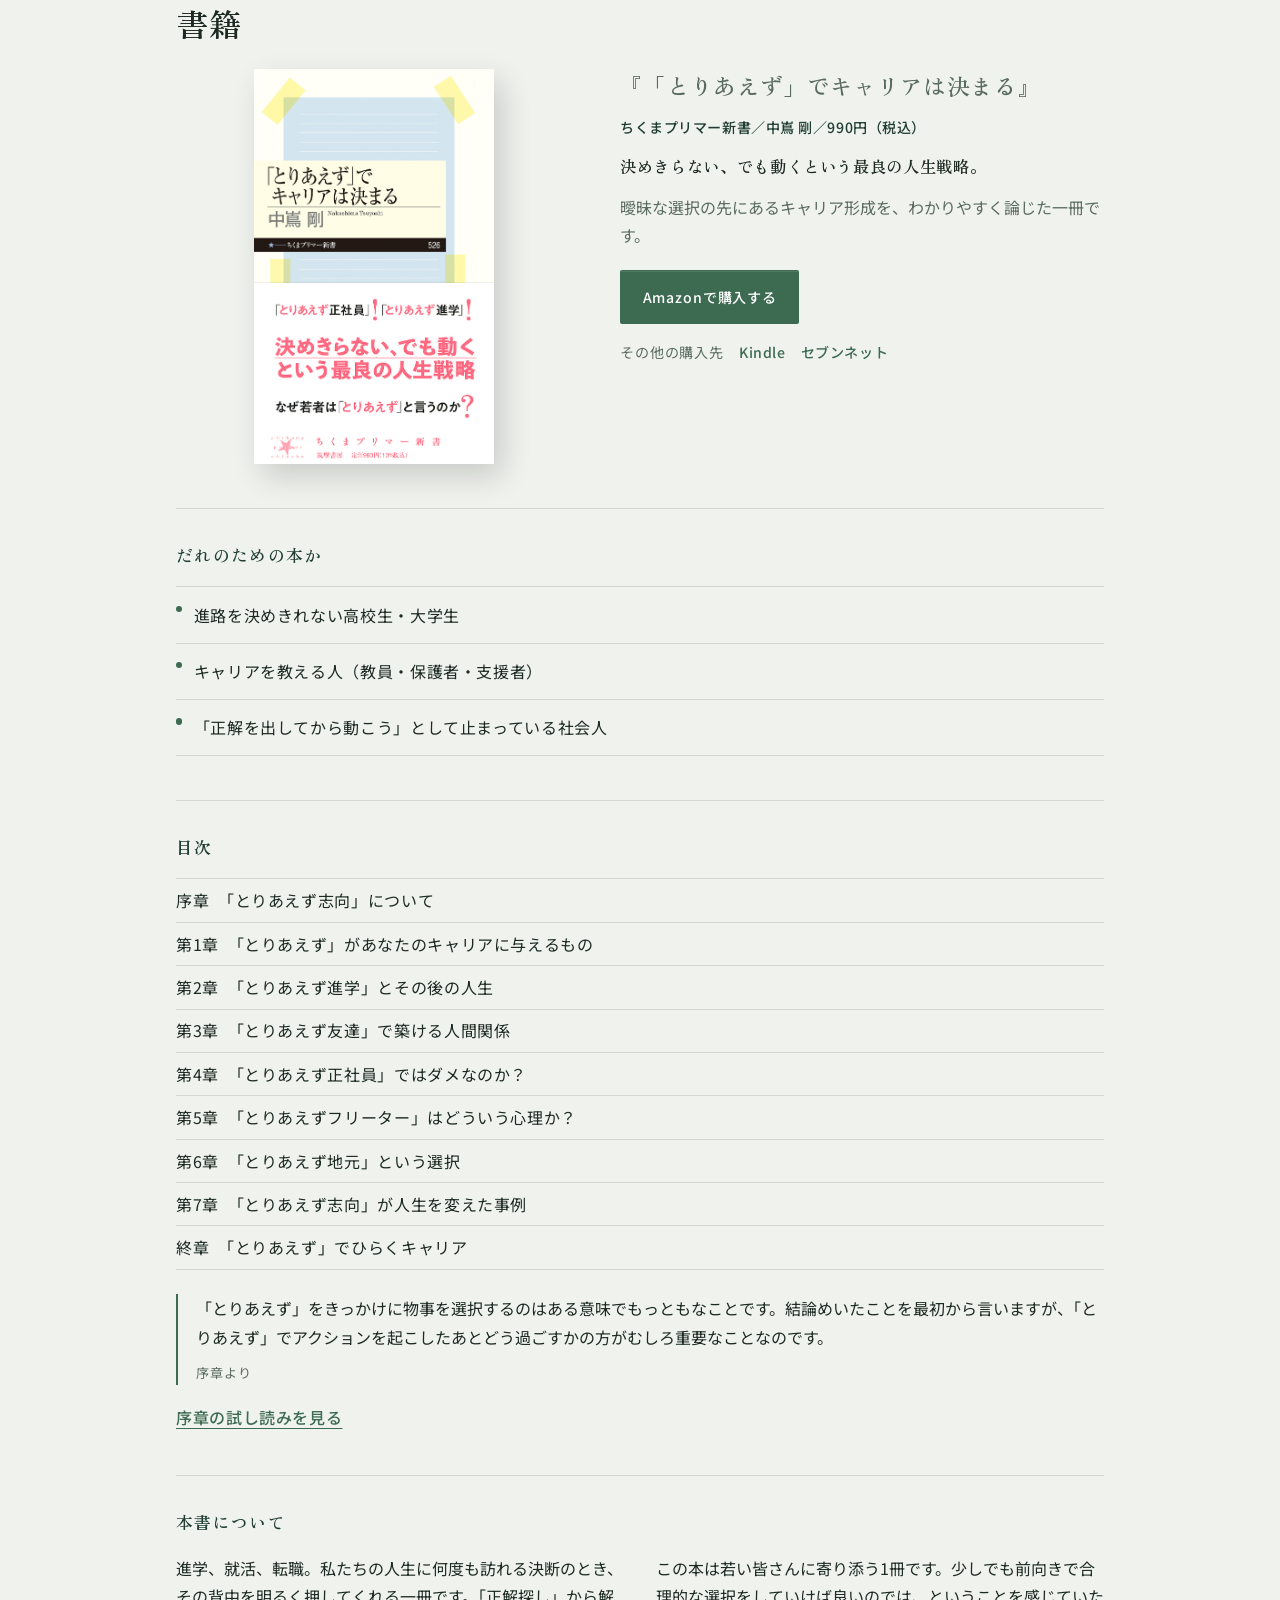
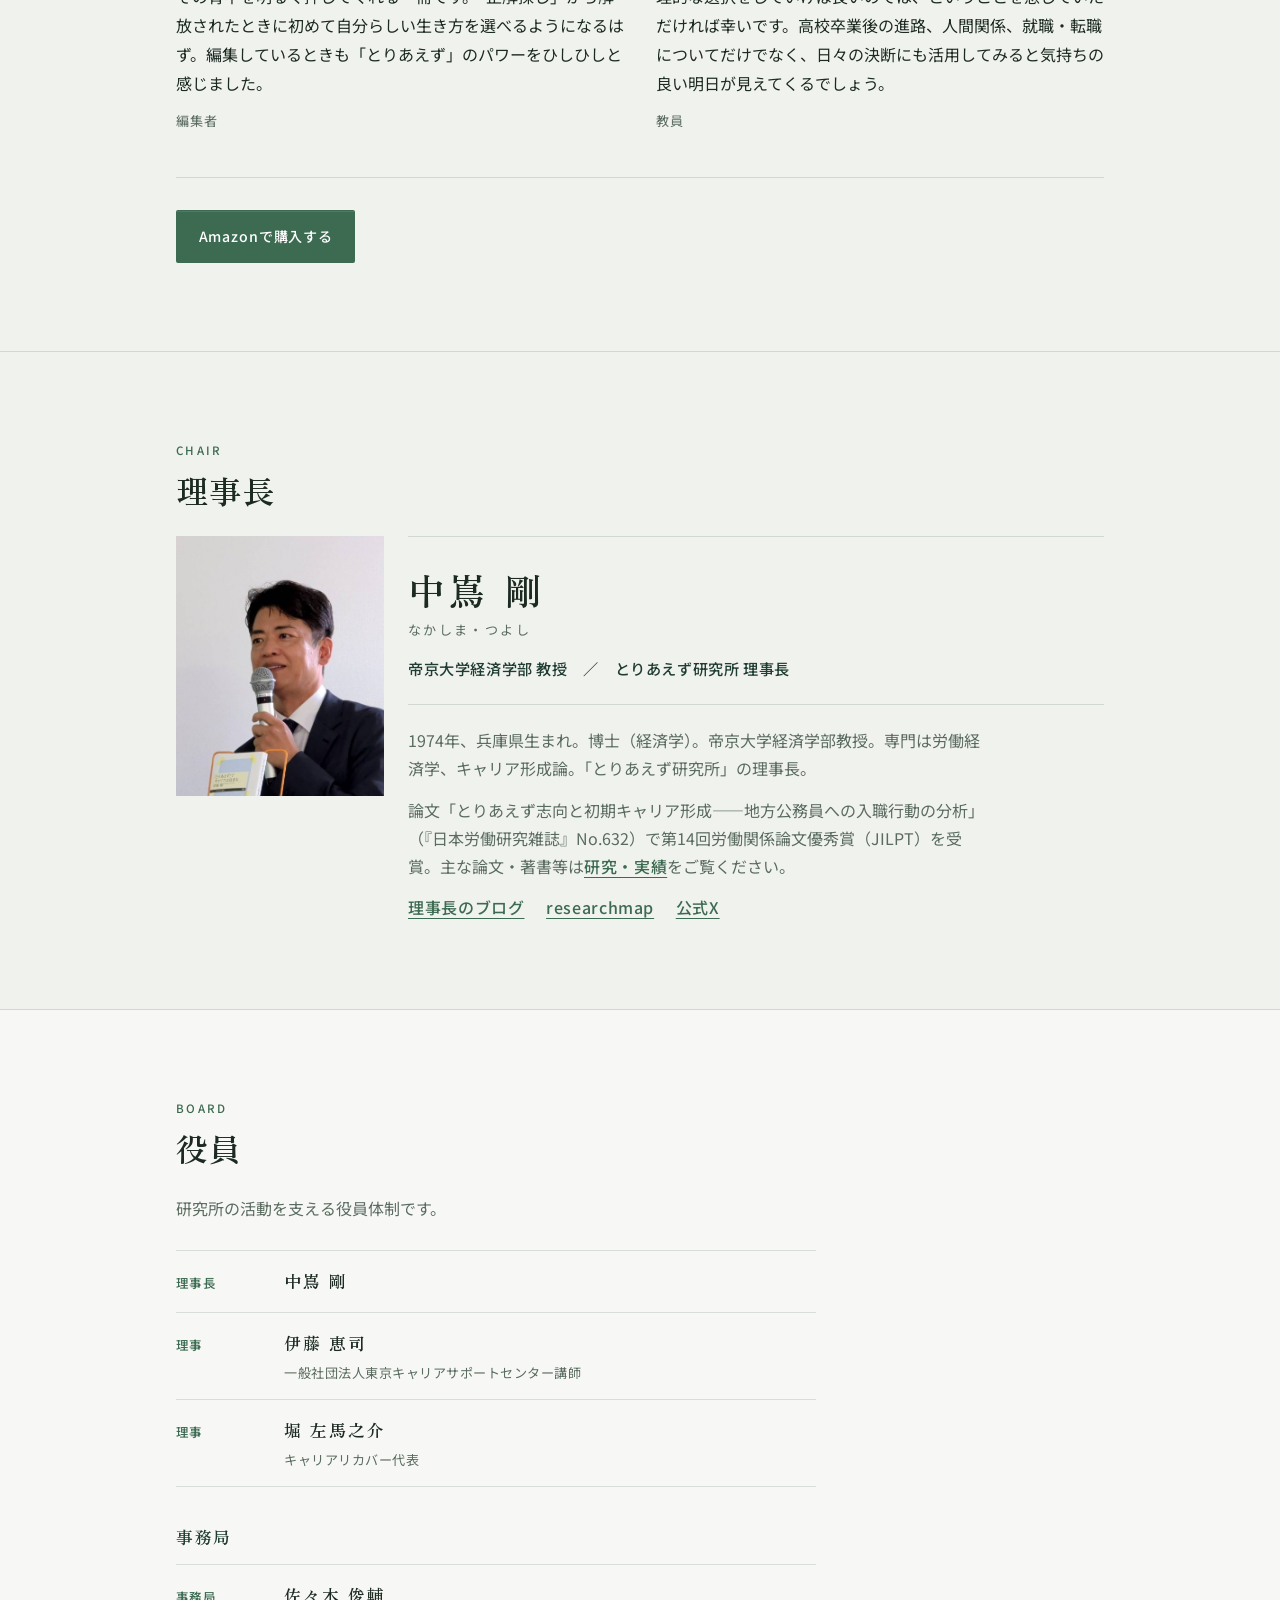
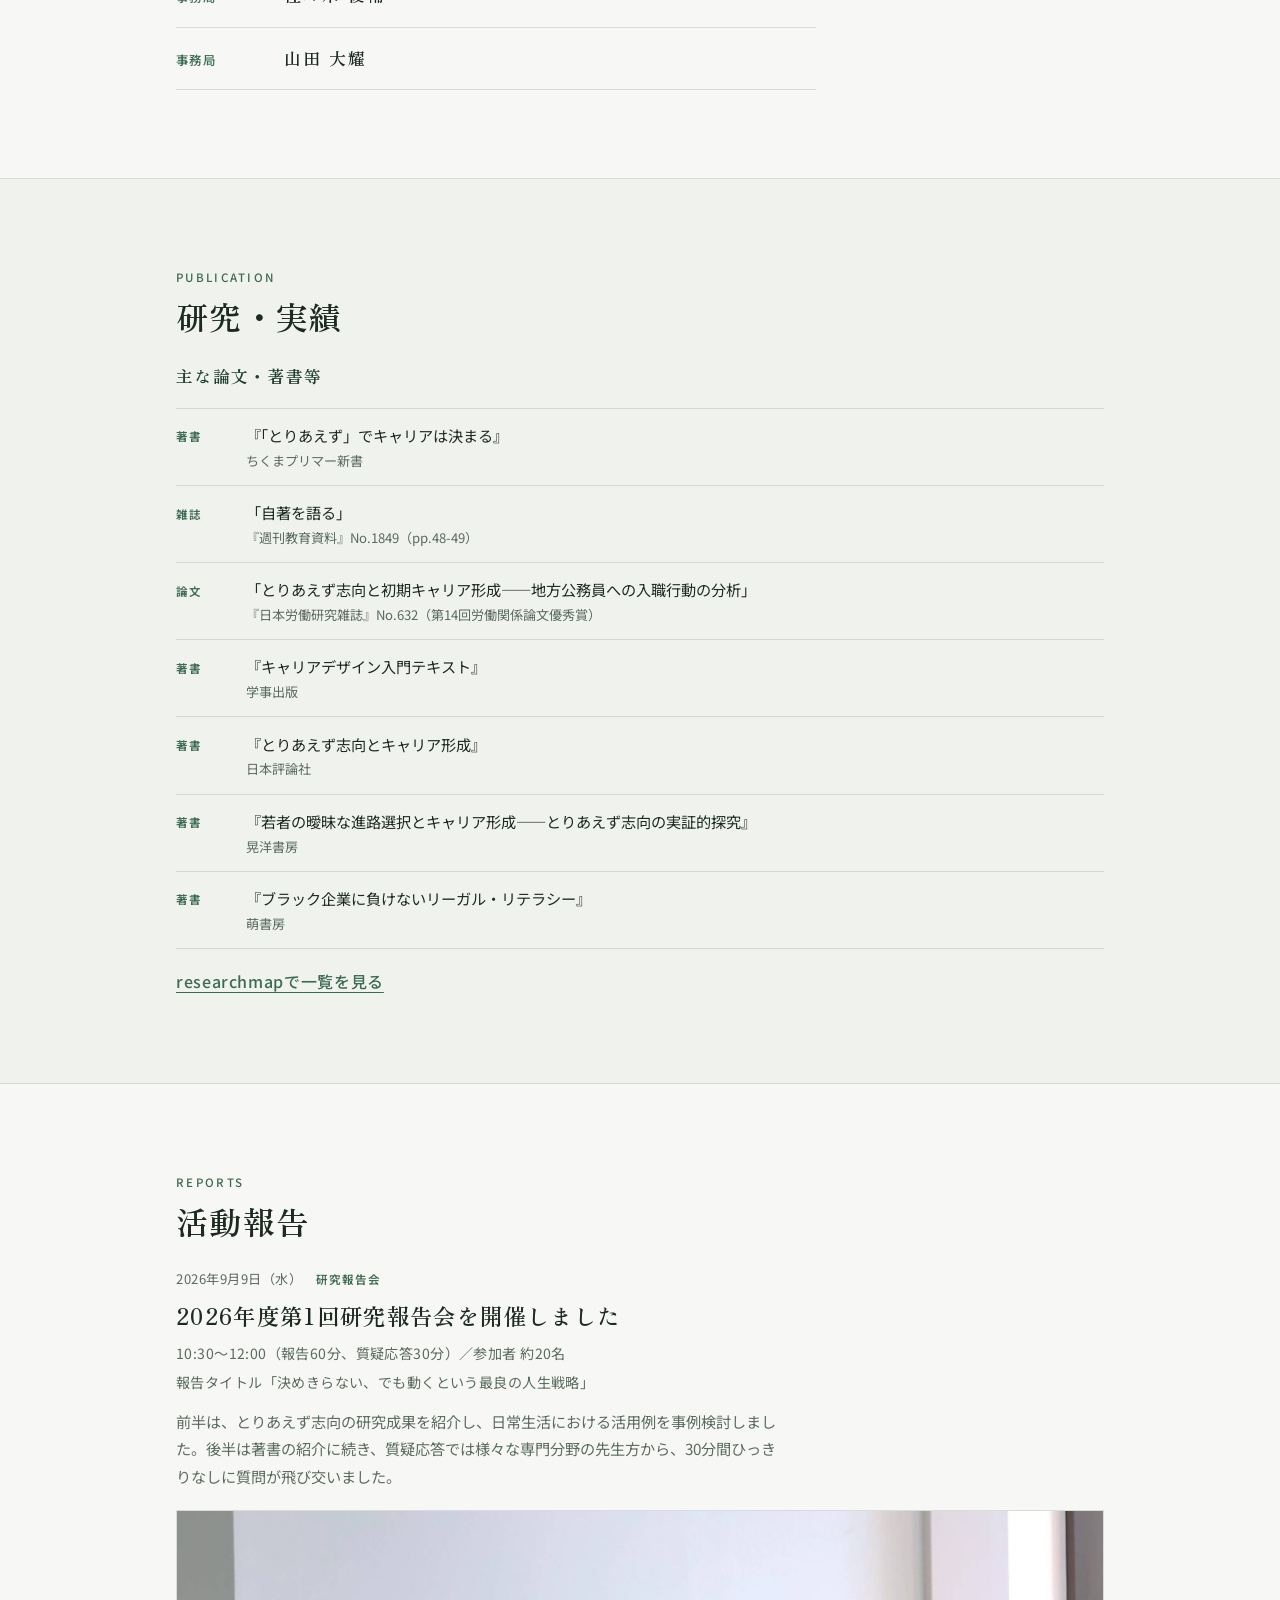
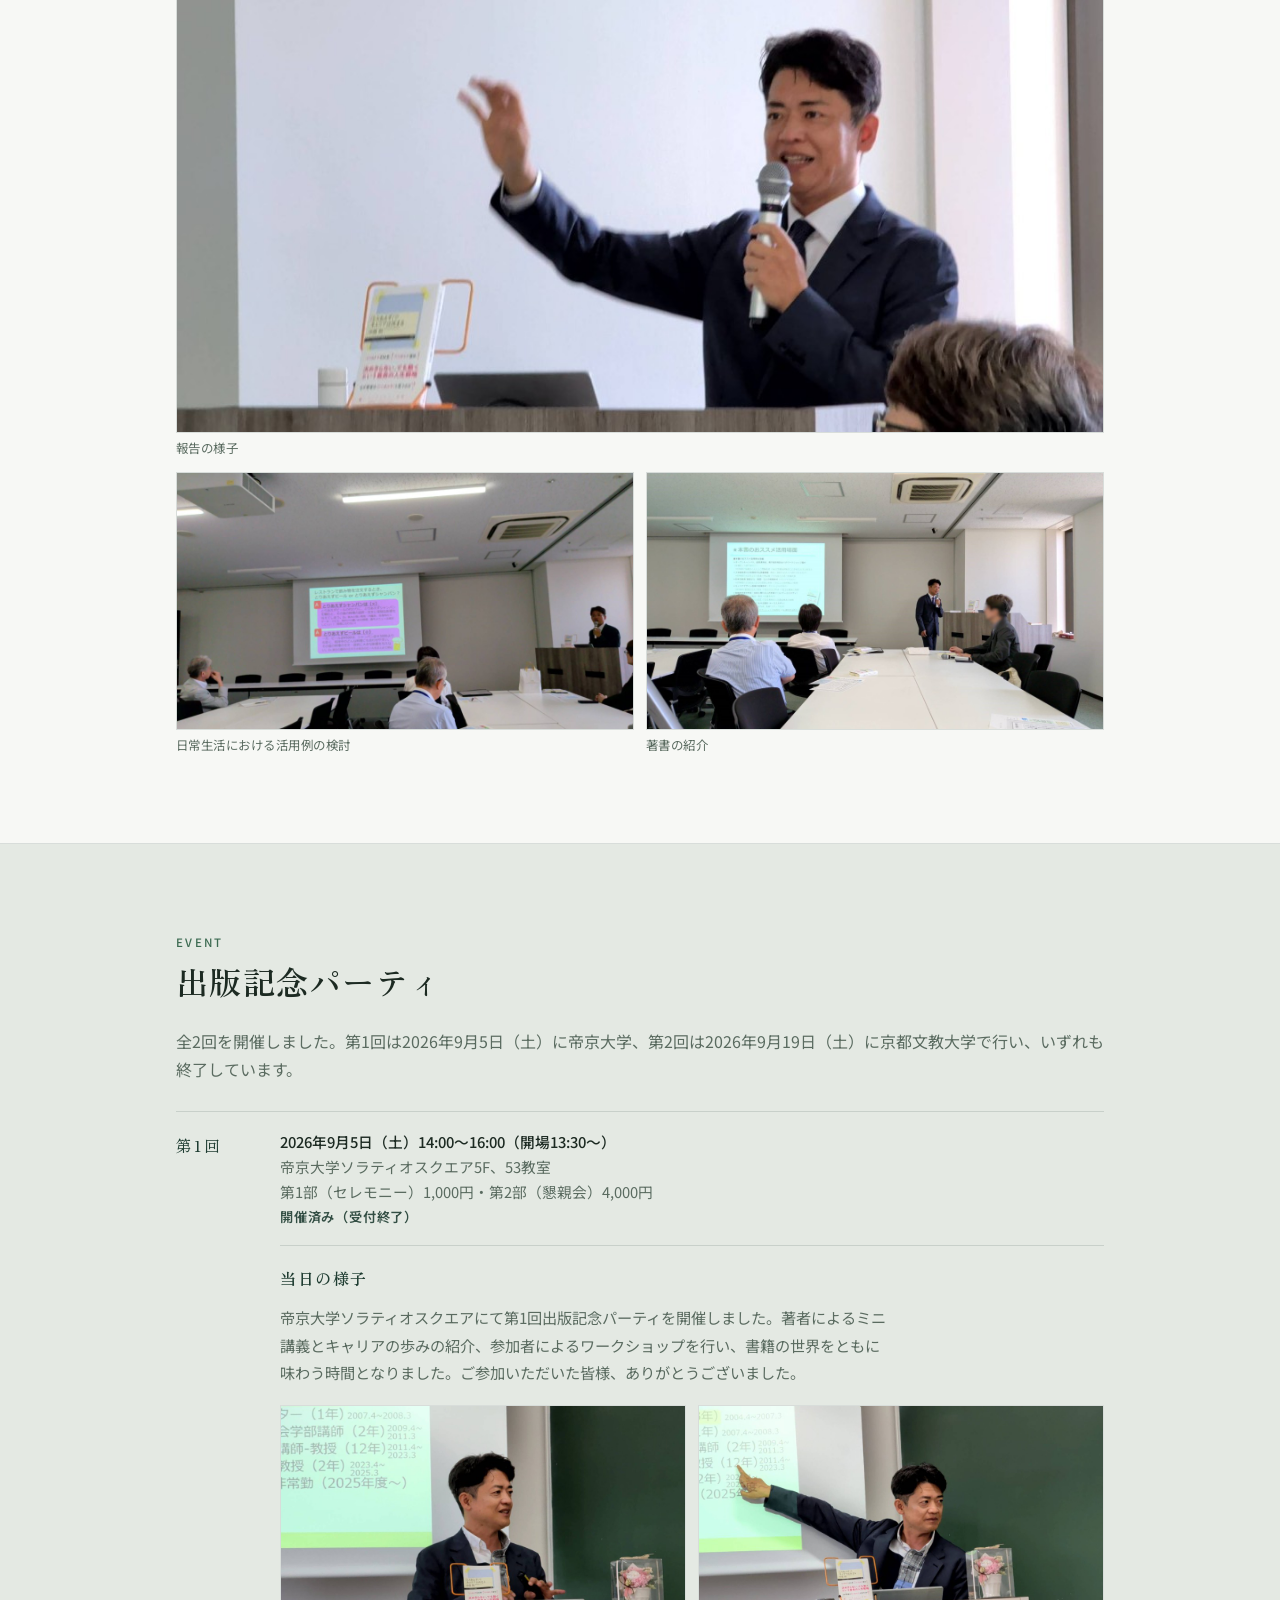
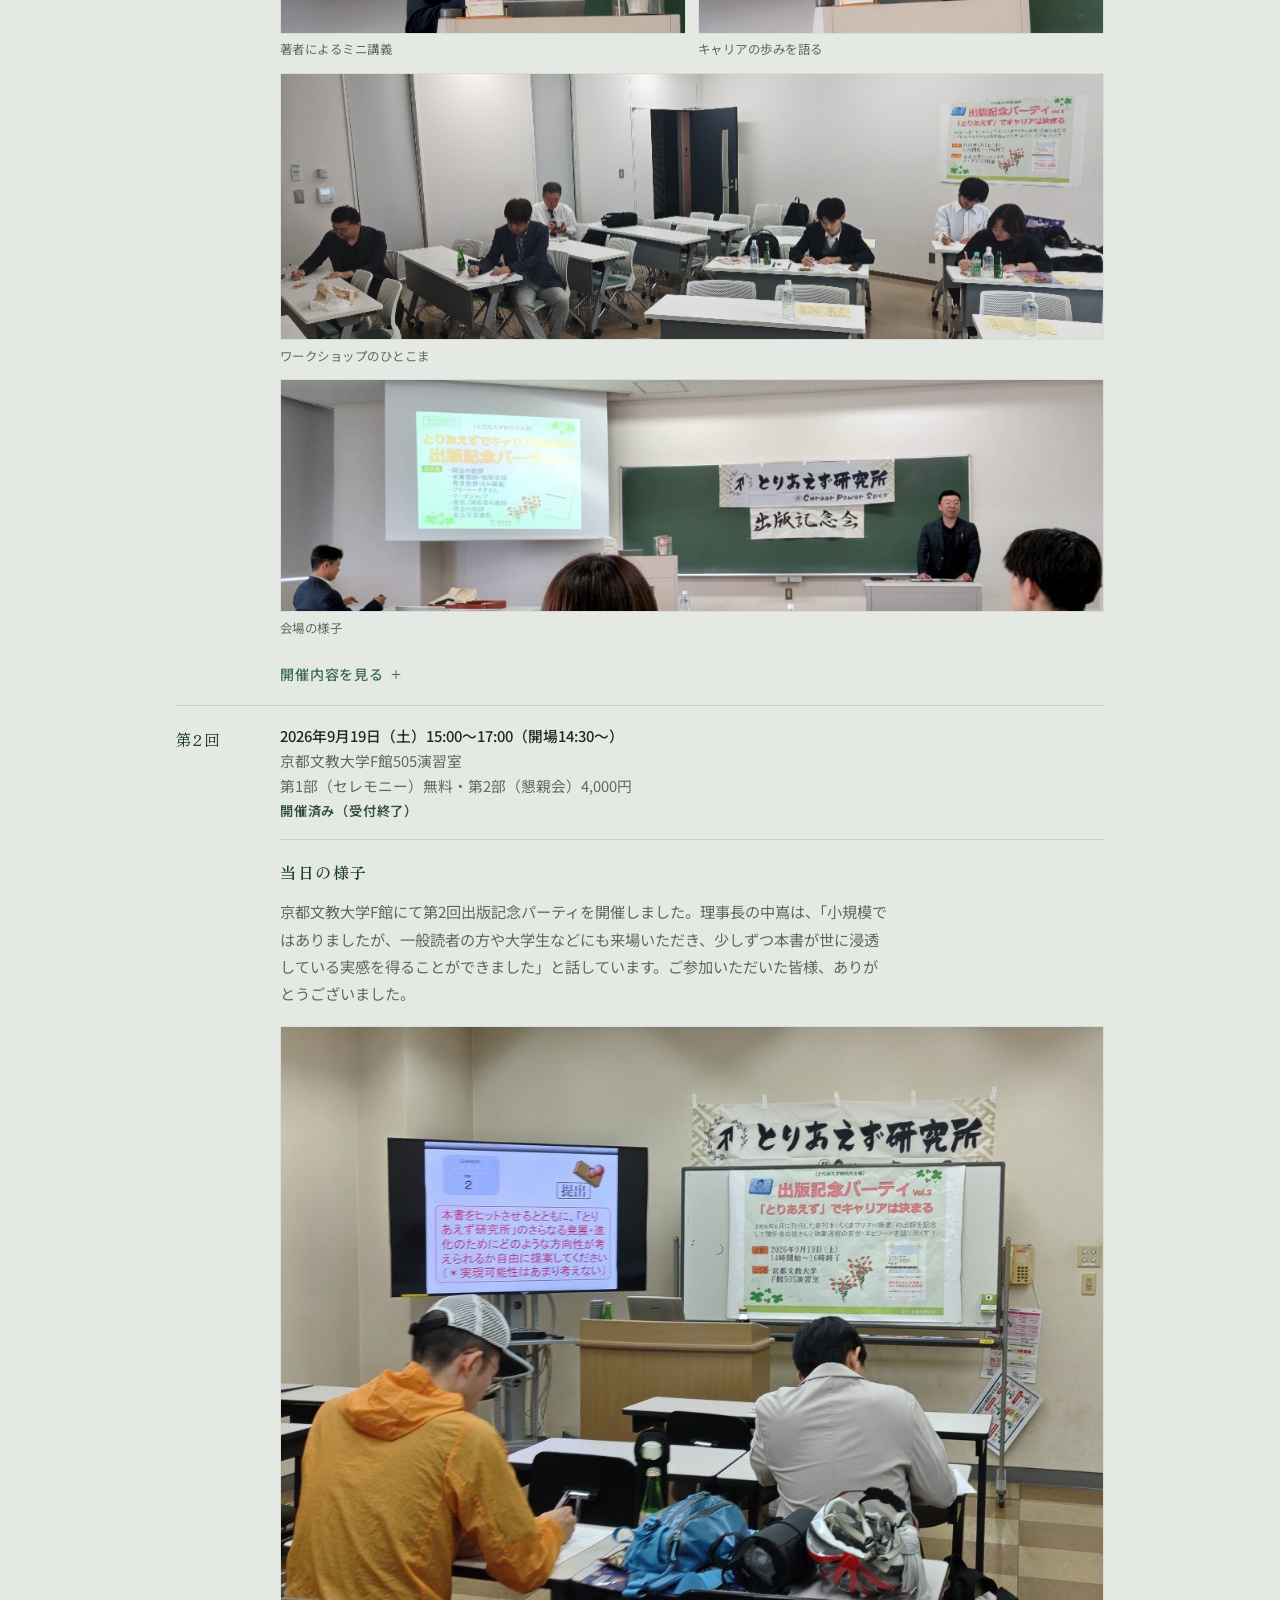
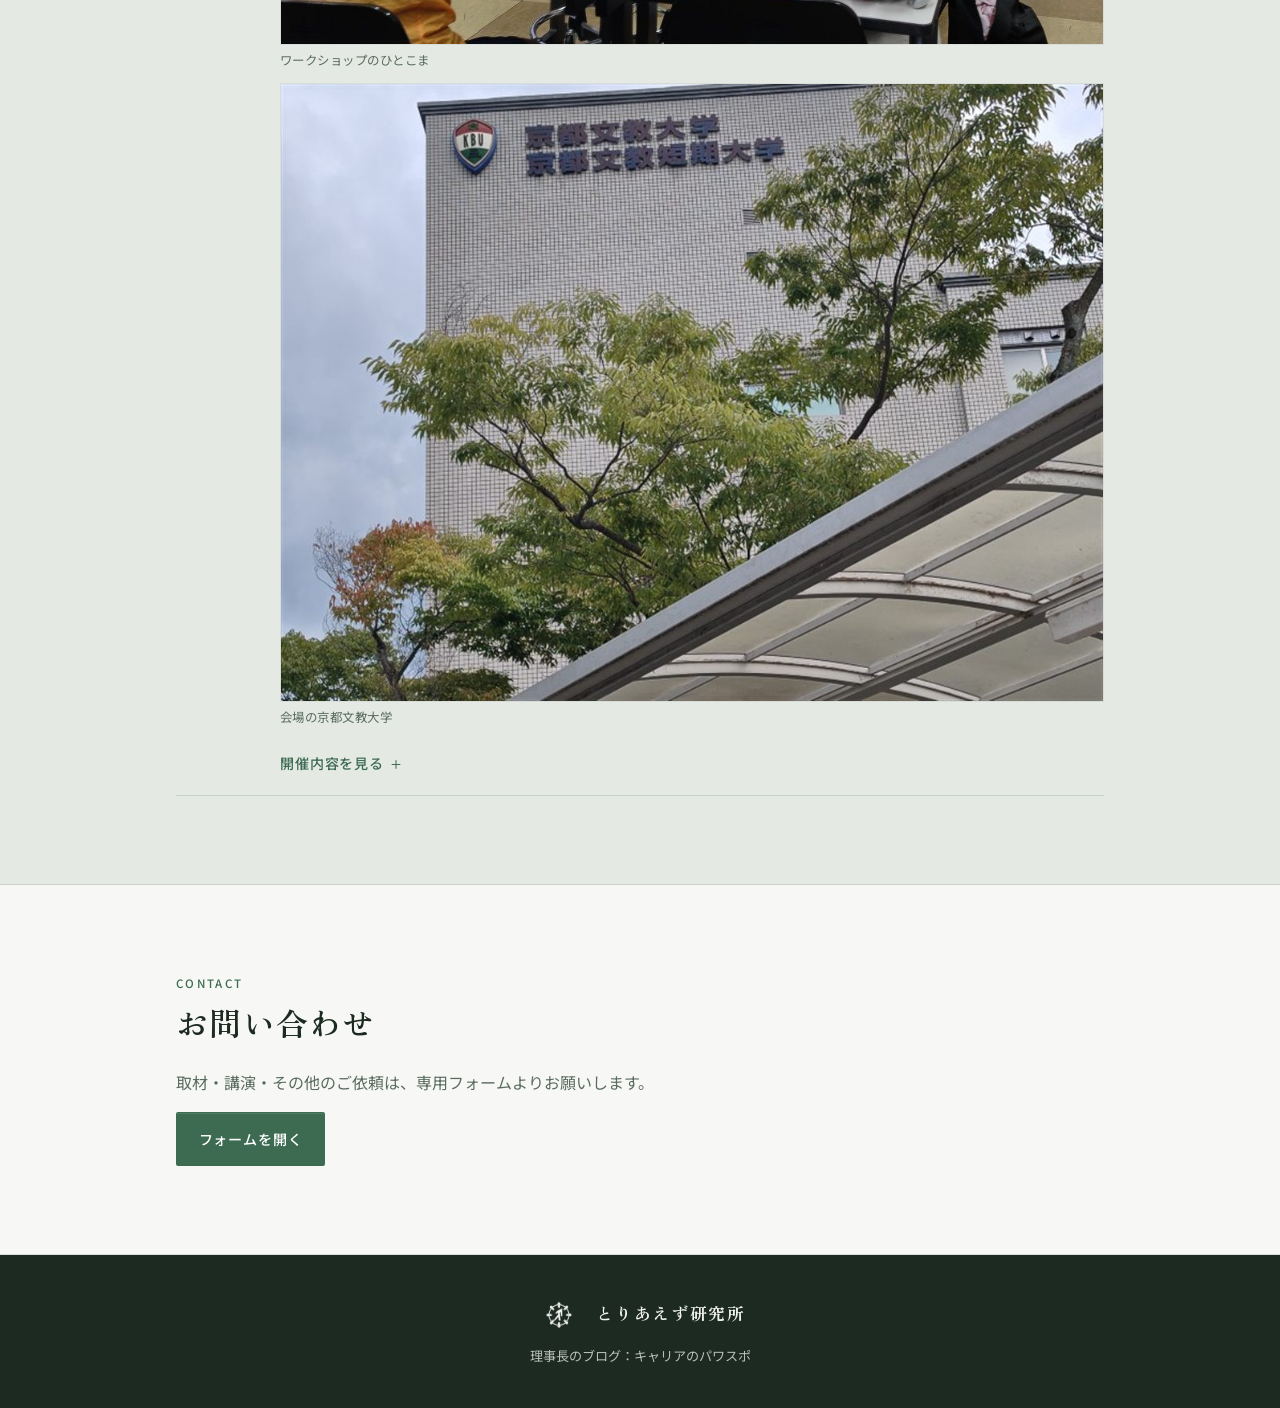
==== commit 074889ac: "Name the Ameba link as the chair's blog so it is not read as an official activity channel. Co-author" ====
--- a/index.html
+++ b/index.html
@@ -373,7 +373,7 @@
                   論文「とりあえず志向と初期キャリア形成――地方公務員への入職行動の分析」（『日本労働研究雑誌』No.632）で第14回労働関係論文優秀賞（JILPT）を受賞。主な論文・著書等は<a class="text-link" href="#research">研究・実績</a>をご覧ください。
                 </p>
                 <p class="profile__links">
-                  <a class="text-link" href="https://ameblo.jp/kyarispo/" target="_blank" rel="noopener noreferrer" aria-label="ブログ（新しいタブで開く）">ブログ</a>
+                  <a class="text-link" href="https://ameblo.jp/kyarispo/" target="_blank" rel="noopener noreferrer" aria-label="理事長のブログ（新しいタブで開く）">理事長のブログ</a>
                   <a class="text-link" href="https://researchmap.jp/read0143948" target="_blank" rel="noopener noreferrer" aria-label="researchmap（新しいタブで開く）">researchmap</a>
                   <a class="text-link" href="https://x.com/career_pawasupo" target="_blank" rel="noopener noreferrer" aria-label="公式X（新しいタブで開く）">公式X</a>
                 </p>
@@ -799,7 +799,7 @@
       </span>
     </p>
     <p class="site-footer__sub">
-      <a href="https://ameblo.jp/kyarispo/" target="_blank" rel="noopener noreferrer" aria-label="ブログ：キャリアのパワスポ（新しいタブで開く）">ブログ：キャリアのパワスポ</a>
+      <a href="https://ameblo.jp/kyarispo/" target="_blank" rel="noopener noreferrer" aria-label="理事長のブログ：キャリアのパワスポ（新しいタブで開く）">理事長のブログ：キャリアのパワスポ</a>
     </p>
   </footer>
 
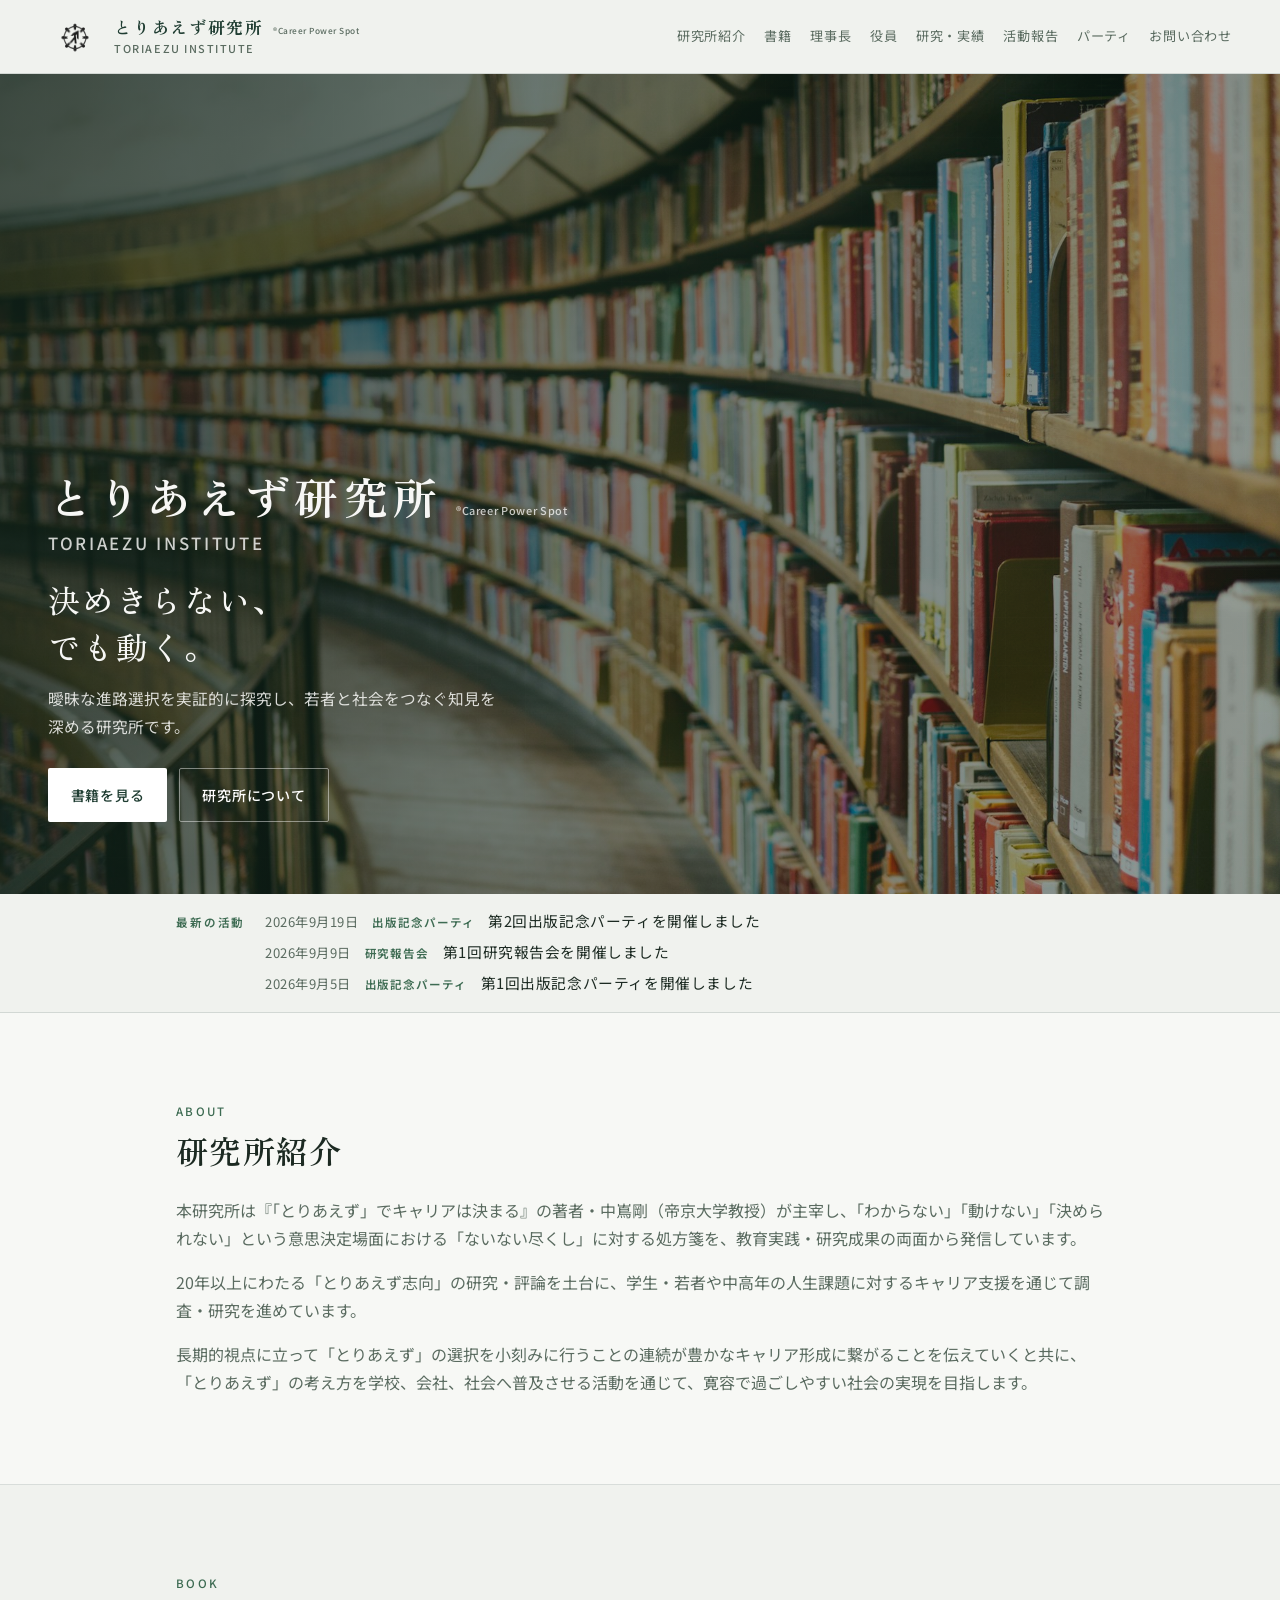
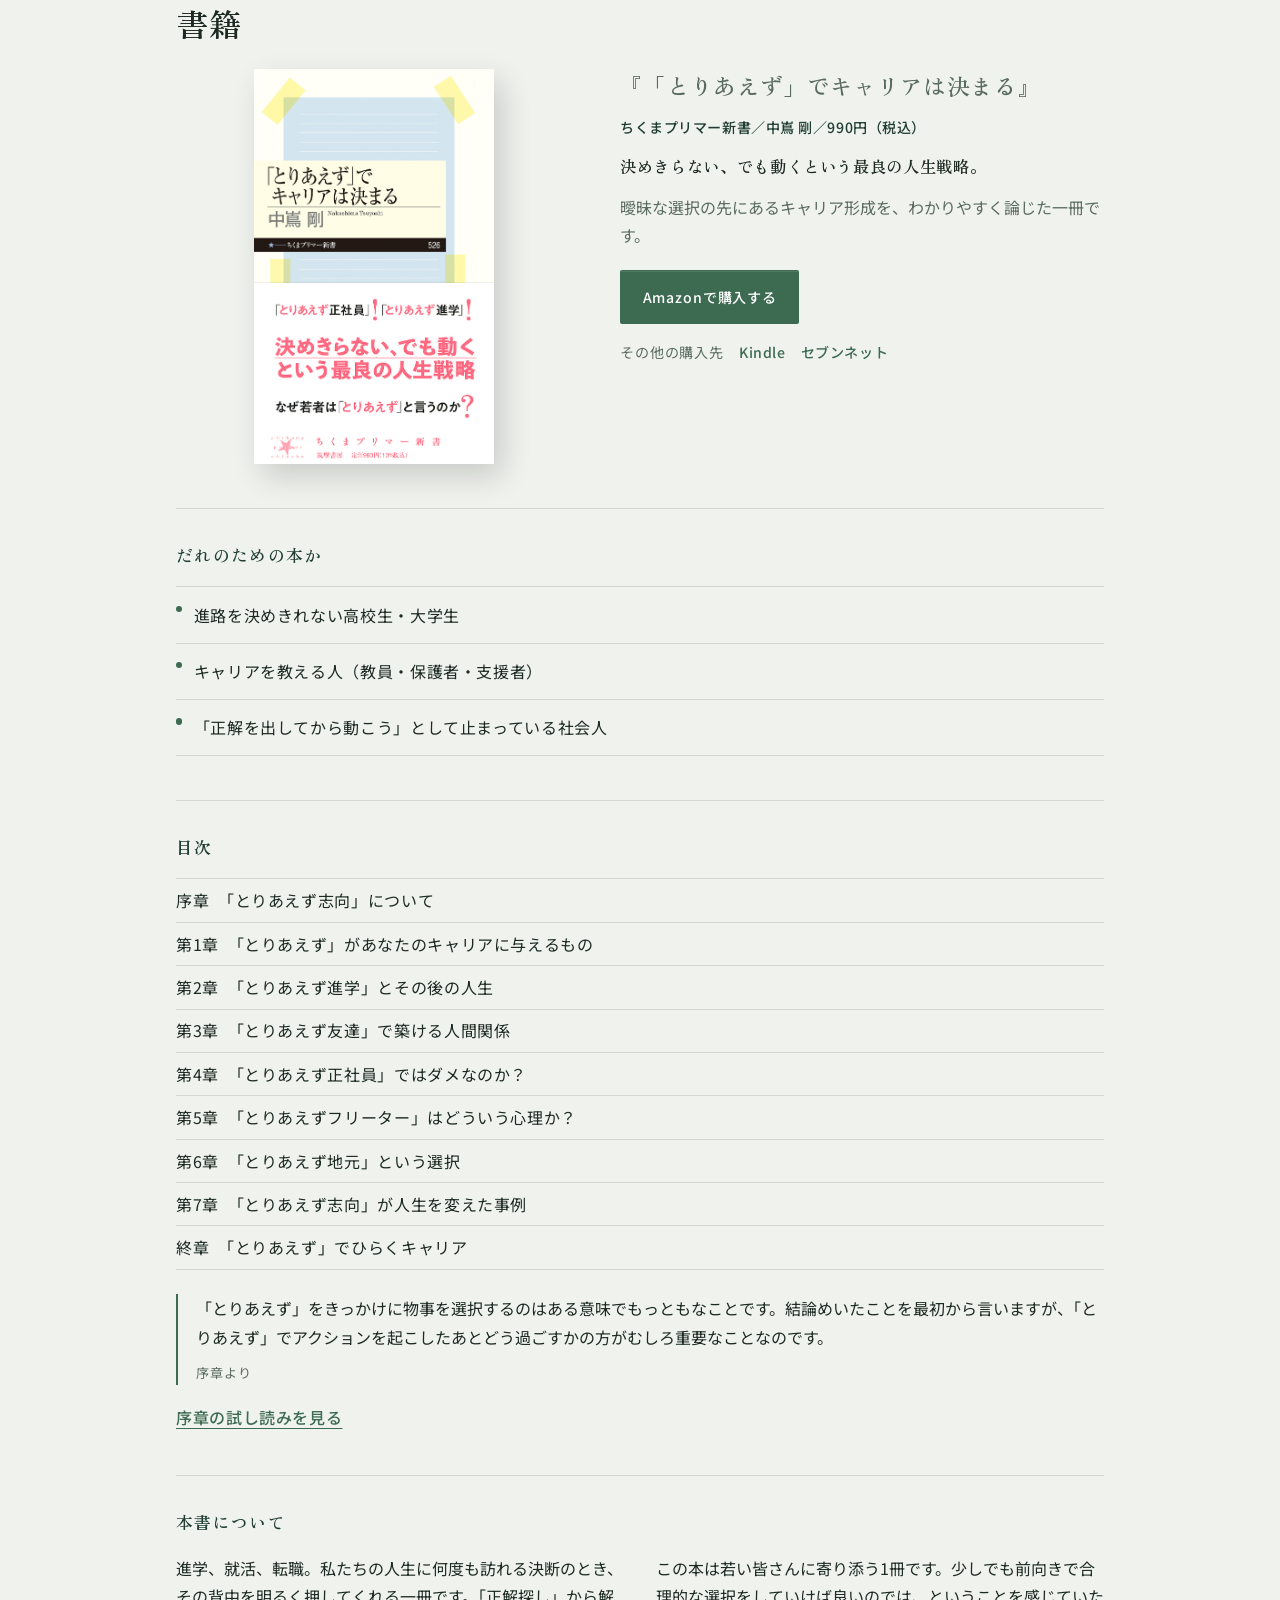
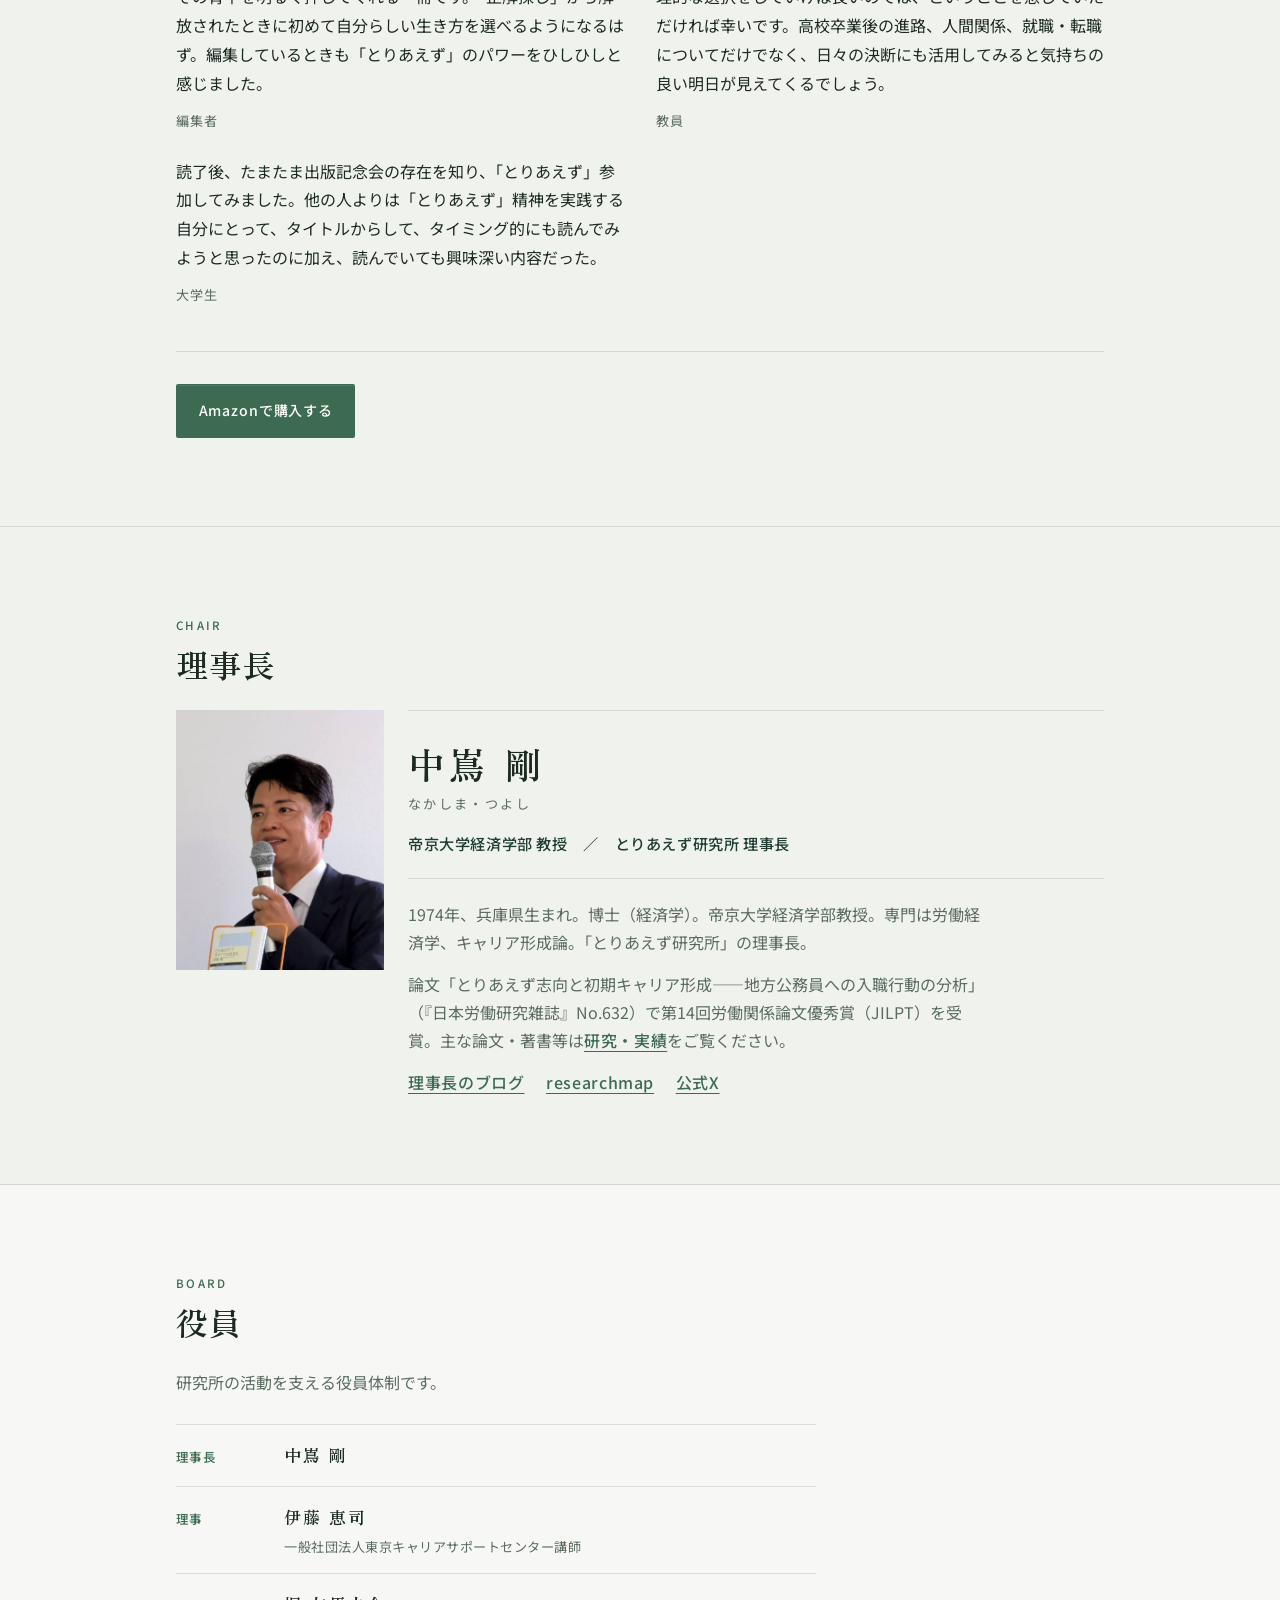
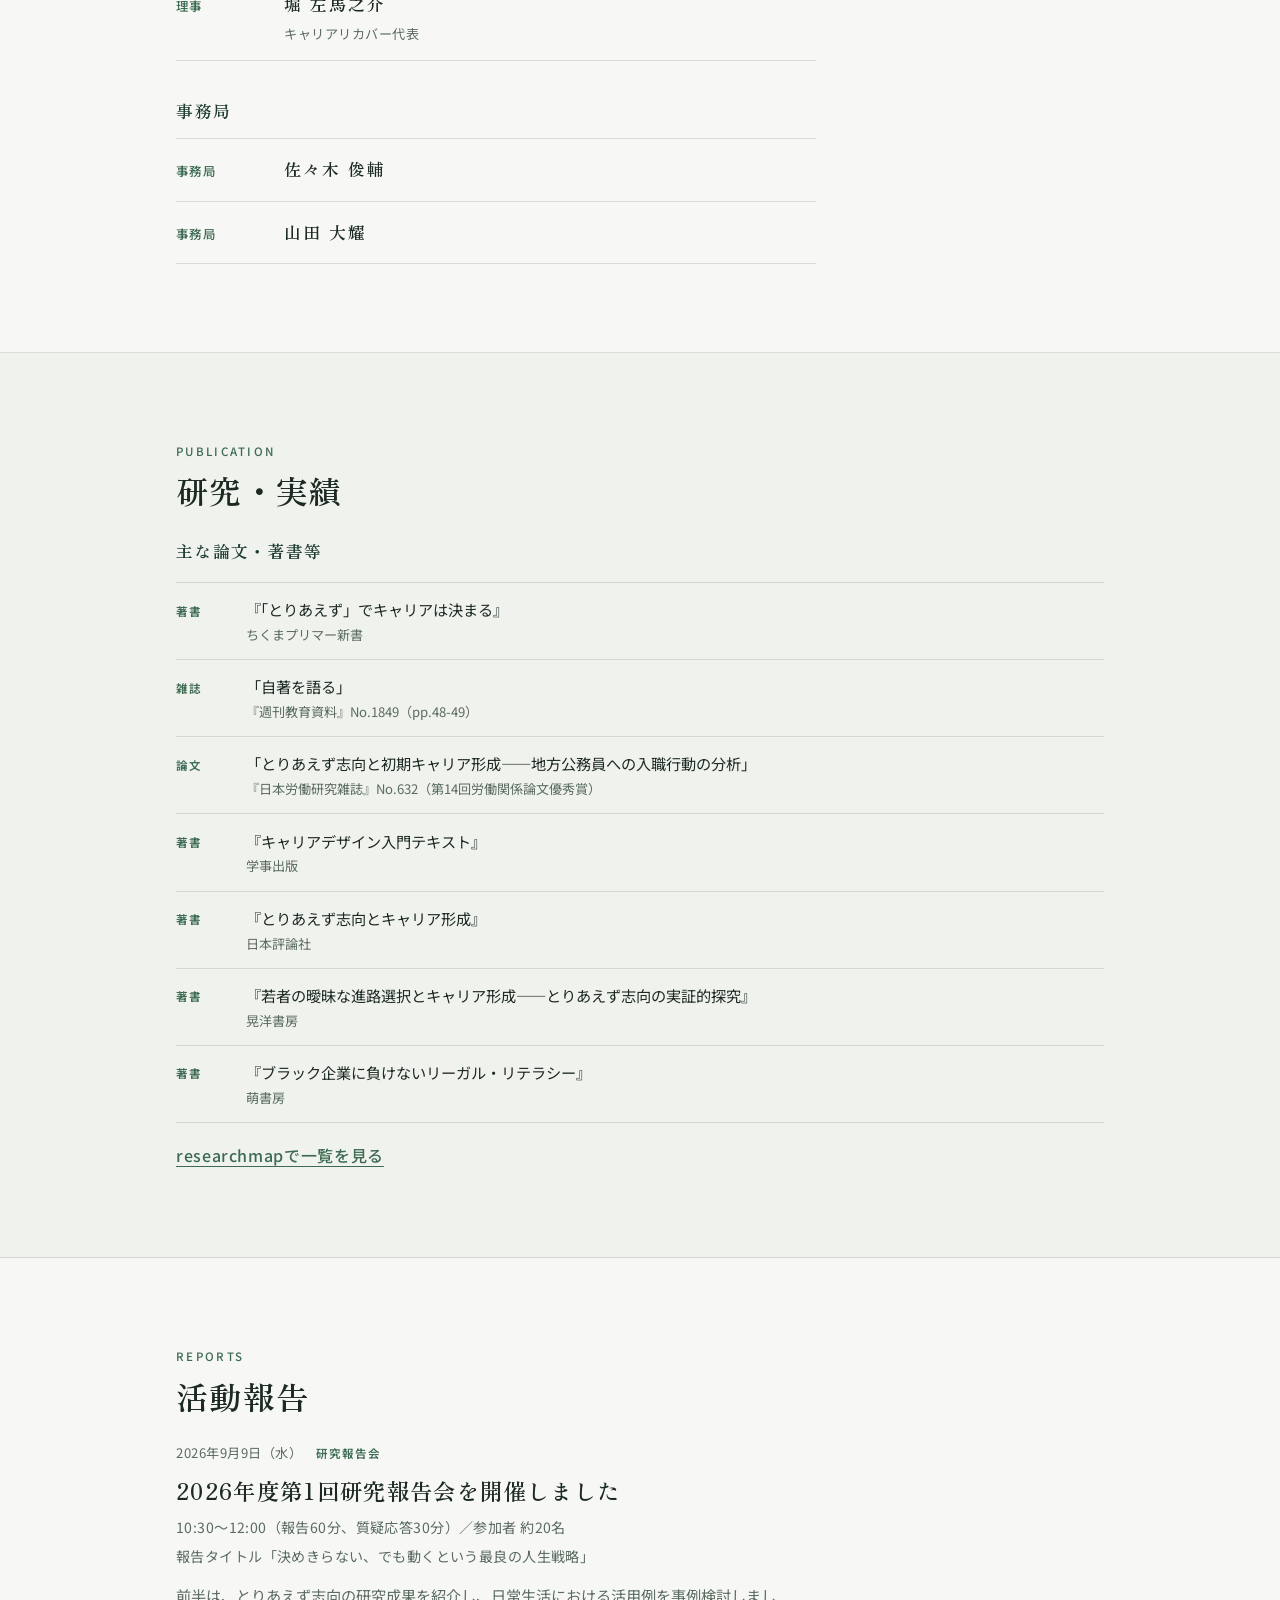
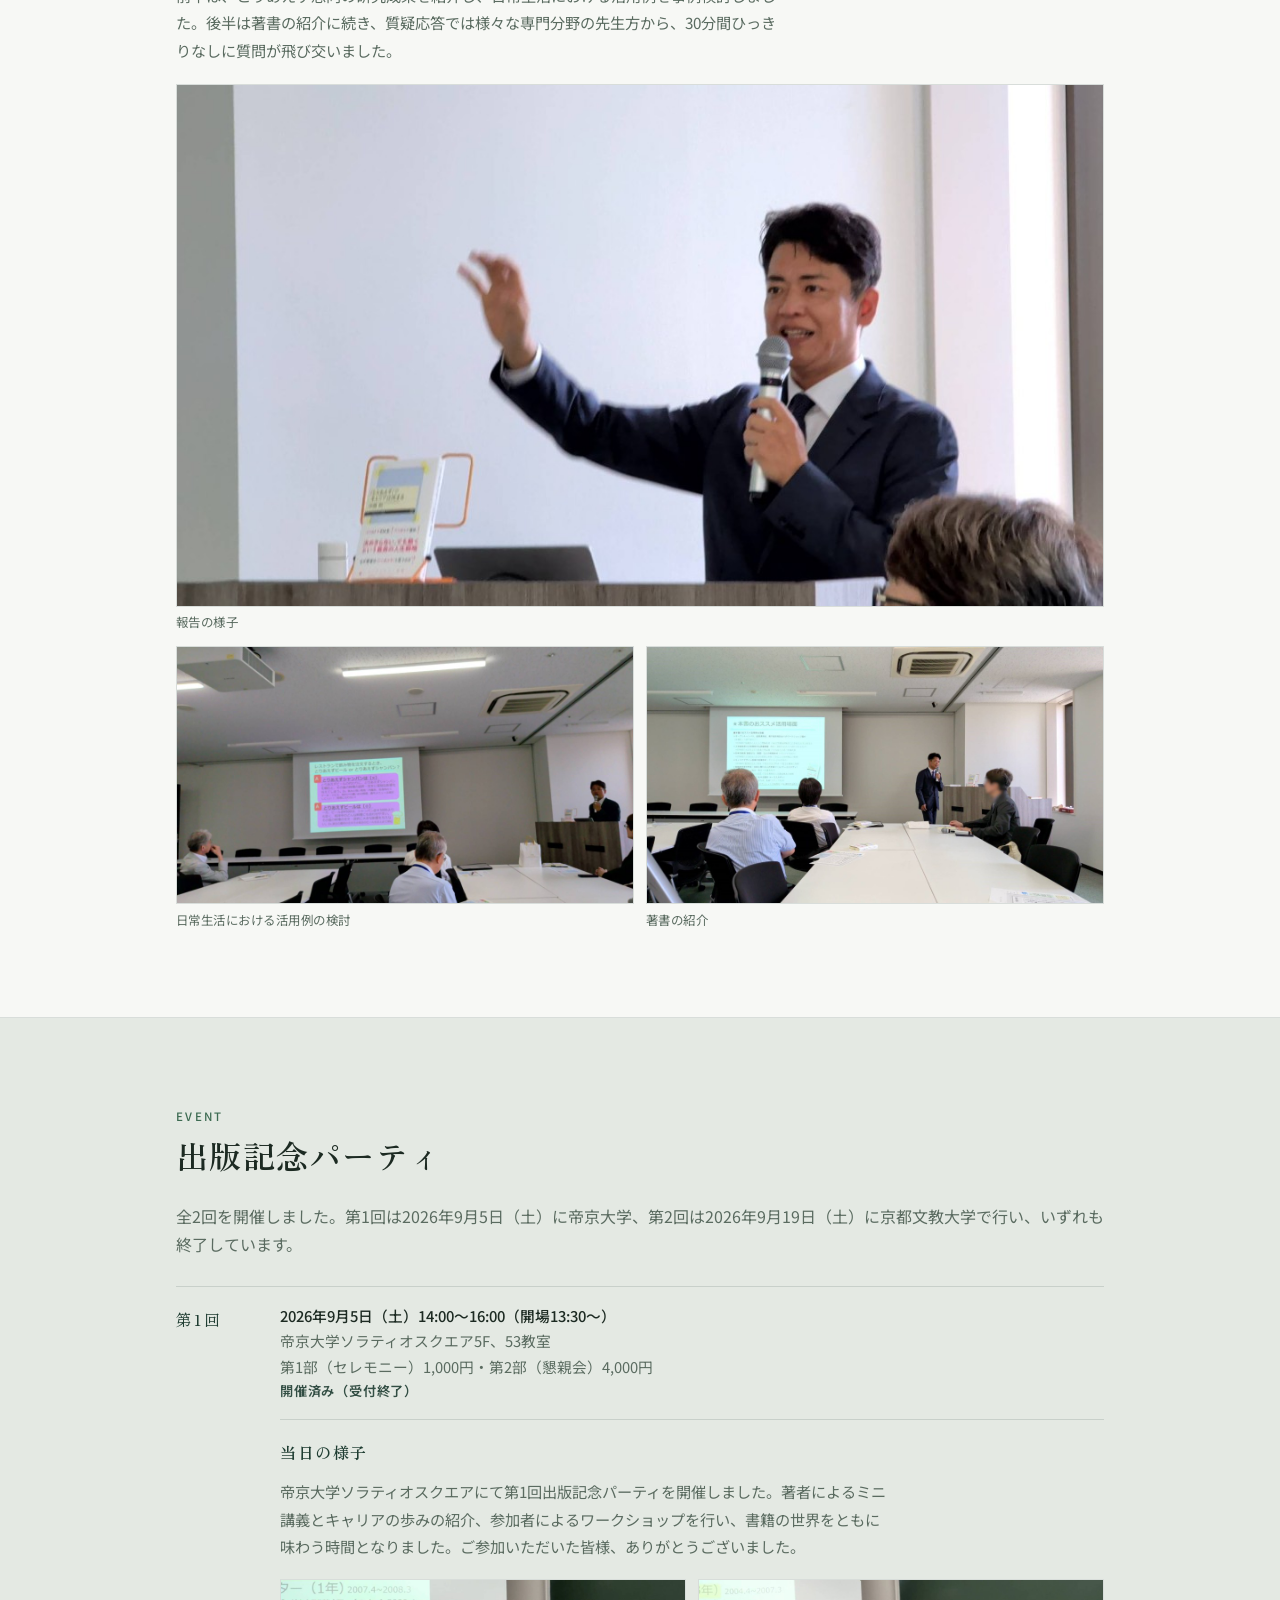
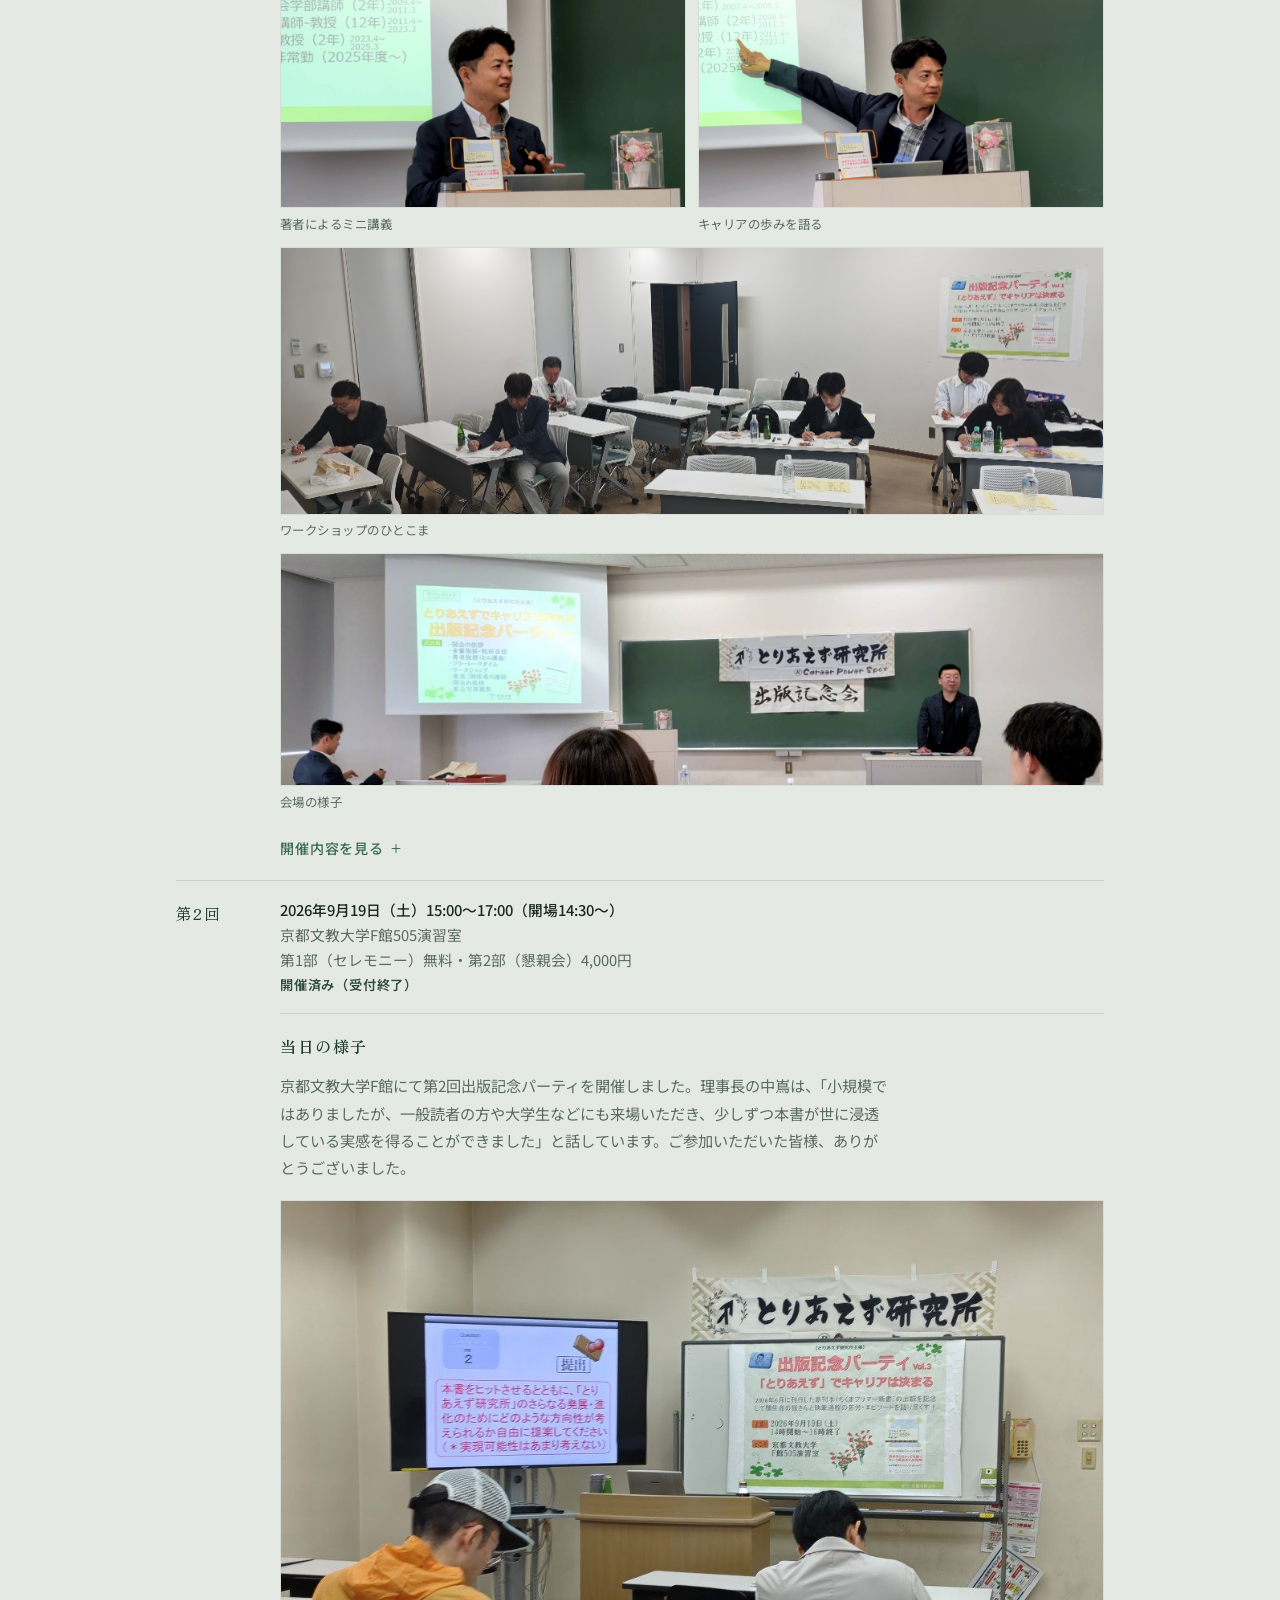
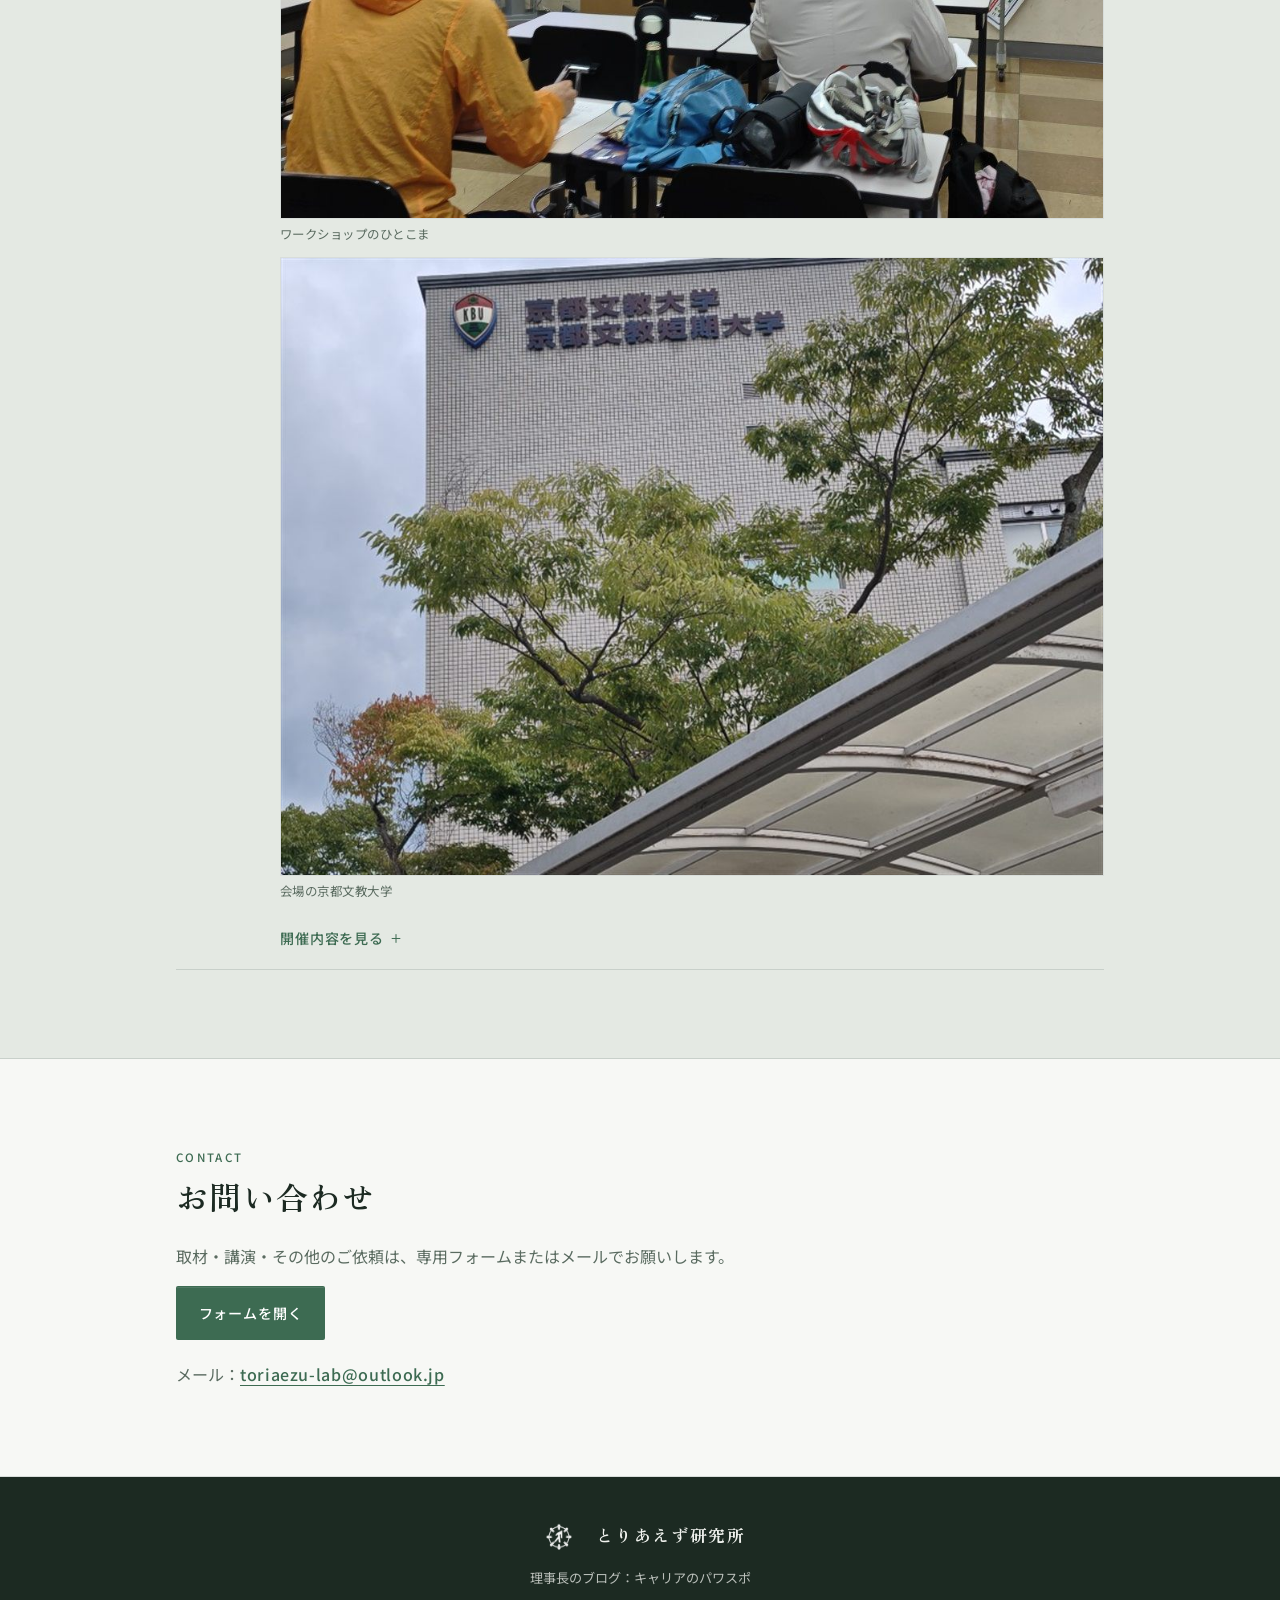
==== commit f0b9c5d5: "Add a student endorsement and a mailto address so readers can respond without using the form. Co-aut" ====
--- a/index.html
+++ b/index.html
@@ -327,6 +327,12 @@
                   <blockquote class="book__quote">
                     <p>この本は若い皆さんに寄り添う1冊です。少しでも前向きで合理的な選択をしていけば良いのでは、ということを感じていただければ幸いです。高校卒業後の進路、人間関係、就職・転職についてだけでなく、日々の決断にも活用してみると気持ちの良い明日が見えてくるでしょう。</p>
                     <footer>教員</footer>
+                  </blockquote>
+                </li>
+                <li>
+                  <blockquote class="book__quote">
+                    <p>読了後、たまたま出版記念会の存在を知り、「とりあえず」参加してみました。他の人よりは「とりあえず」精神を実践する自分にとって、タイトルからして、タイミング的にも読んでみようと思ったのに加え、読んでいても興味深い内容だった。</p>
+                    <footer>大学生</footer>
                   </blockquote>
                 </li>
               </ul>
@@ -777,8 +783,9 @@
             <h2>お問い合わせ</h2>
           </header>
           <div class="block__body">
-            <p>取材・講演・その他のご依頼は、専用フォームよりお願いします。</p>
+            <p>取材・講演・その他のご依頼は、専用フォームまたはメールでお願いします。</p>
             <a class="btn btn--primary" href="https://ws.formzu.net/fgen/S49122399/" target="_blank" rel="noopener noreferrer" aria-label="フォームを開く（新しいタブで開く）">フォームを開く</a>
+            <p class="contact__mail">メール：<a class="text-link" href="mailto:toriaezu-lab@outlook.jp">toriaezu-lab@outlook.jp</a></p>
           </div>
         </div>
       </section>
--- a/styles.css
+++ b/styles.css
@@ -1564,6 +1564,10 @@
   color: var(--ink-muted);
 }
 
+.contact__mail {
+  margin-top: 1.25rem;
+}
+
 .site-footer {
   padding: 2.5rem clamp(1.25rem, 4vw, 3rem);
   background: var(--footer-bg);
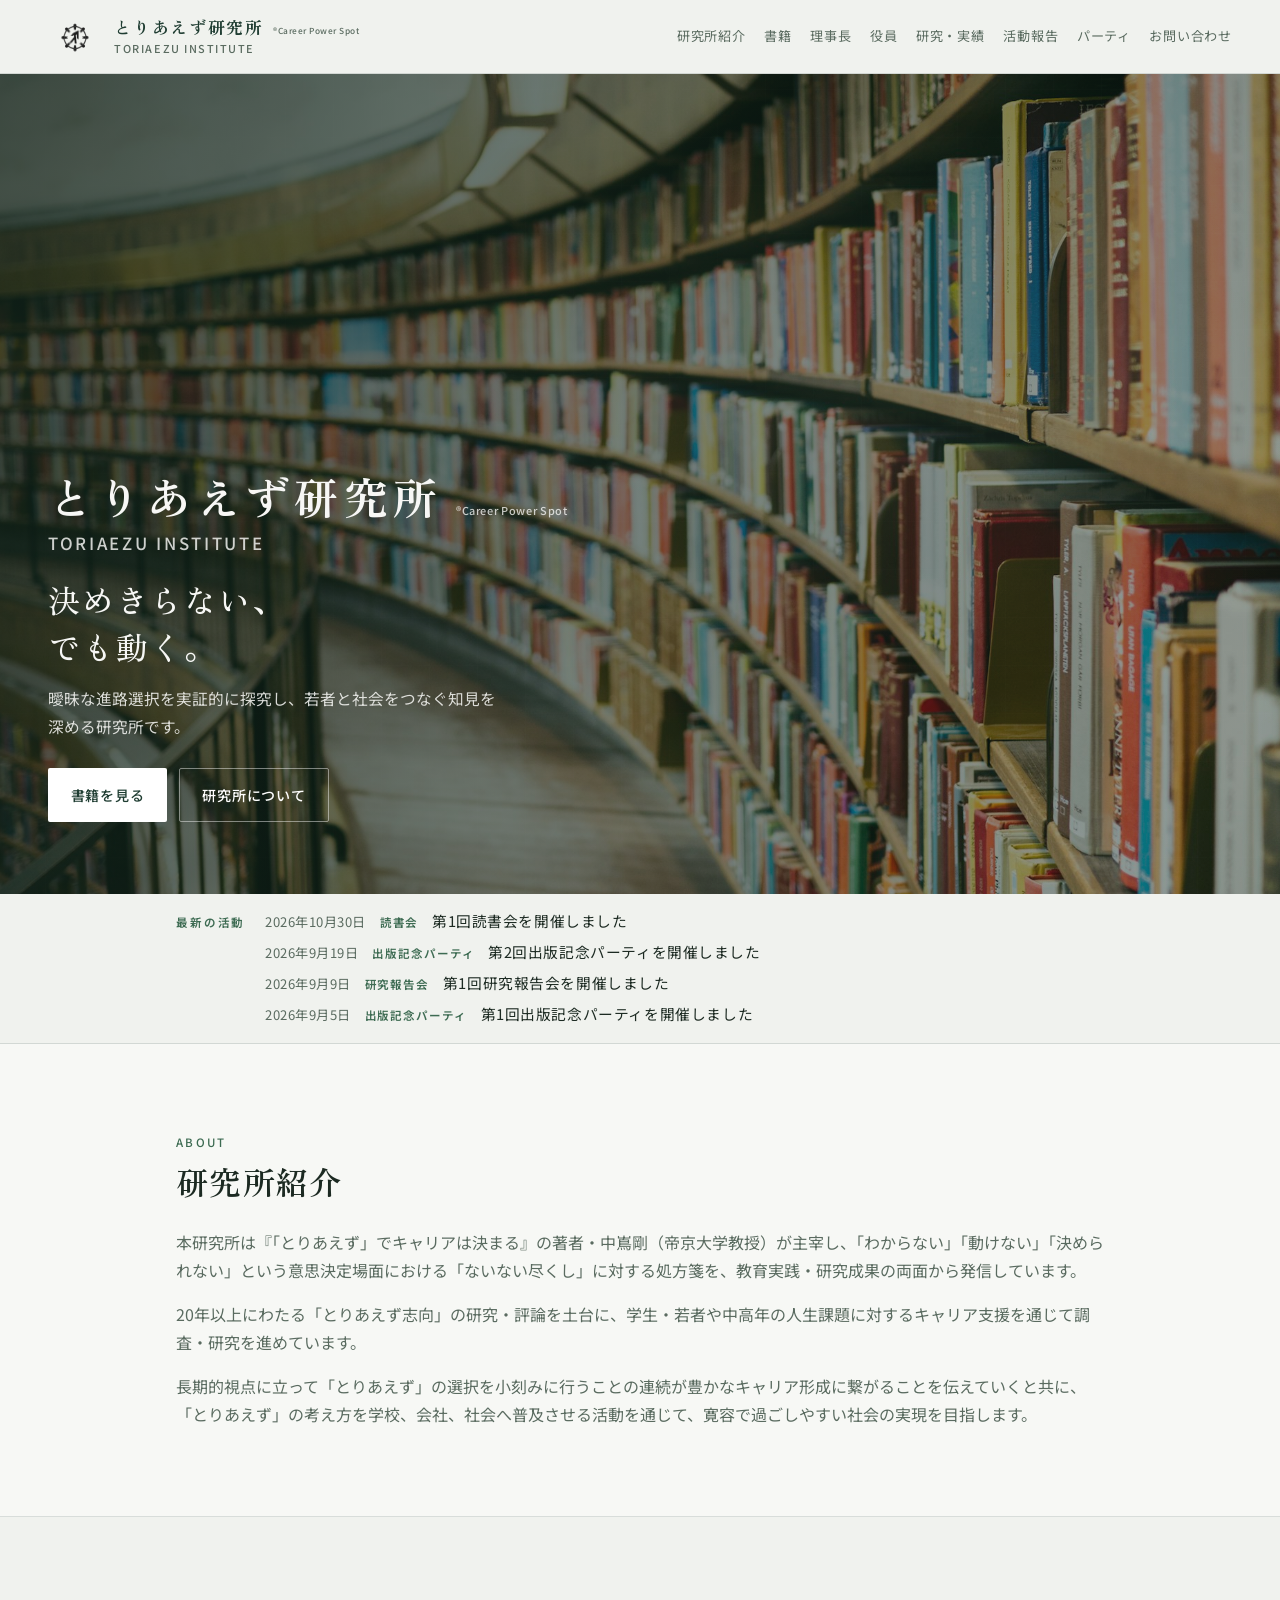
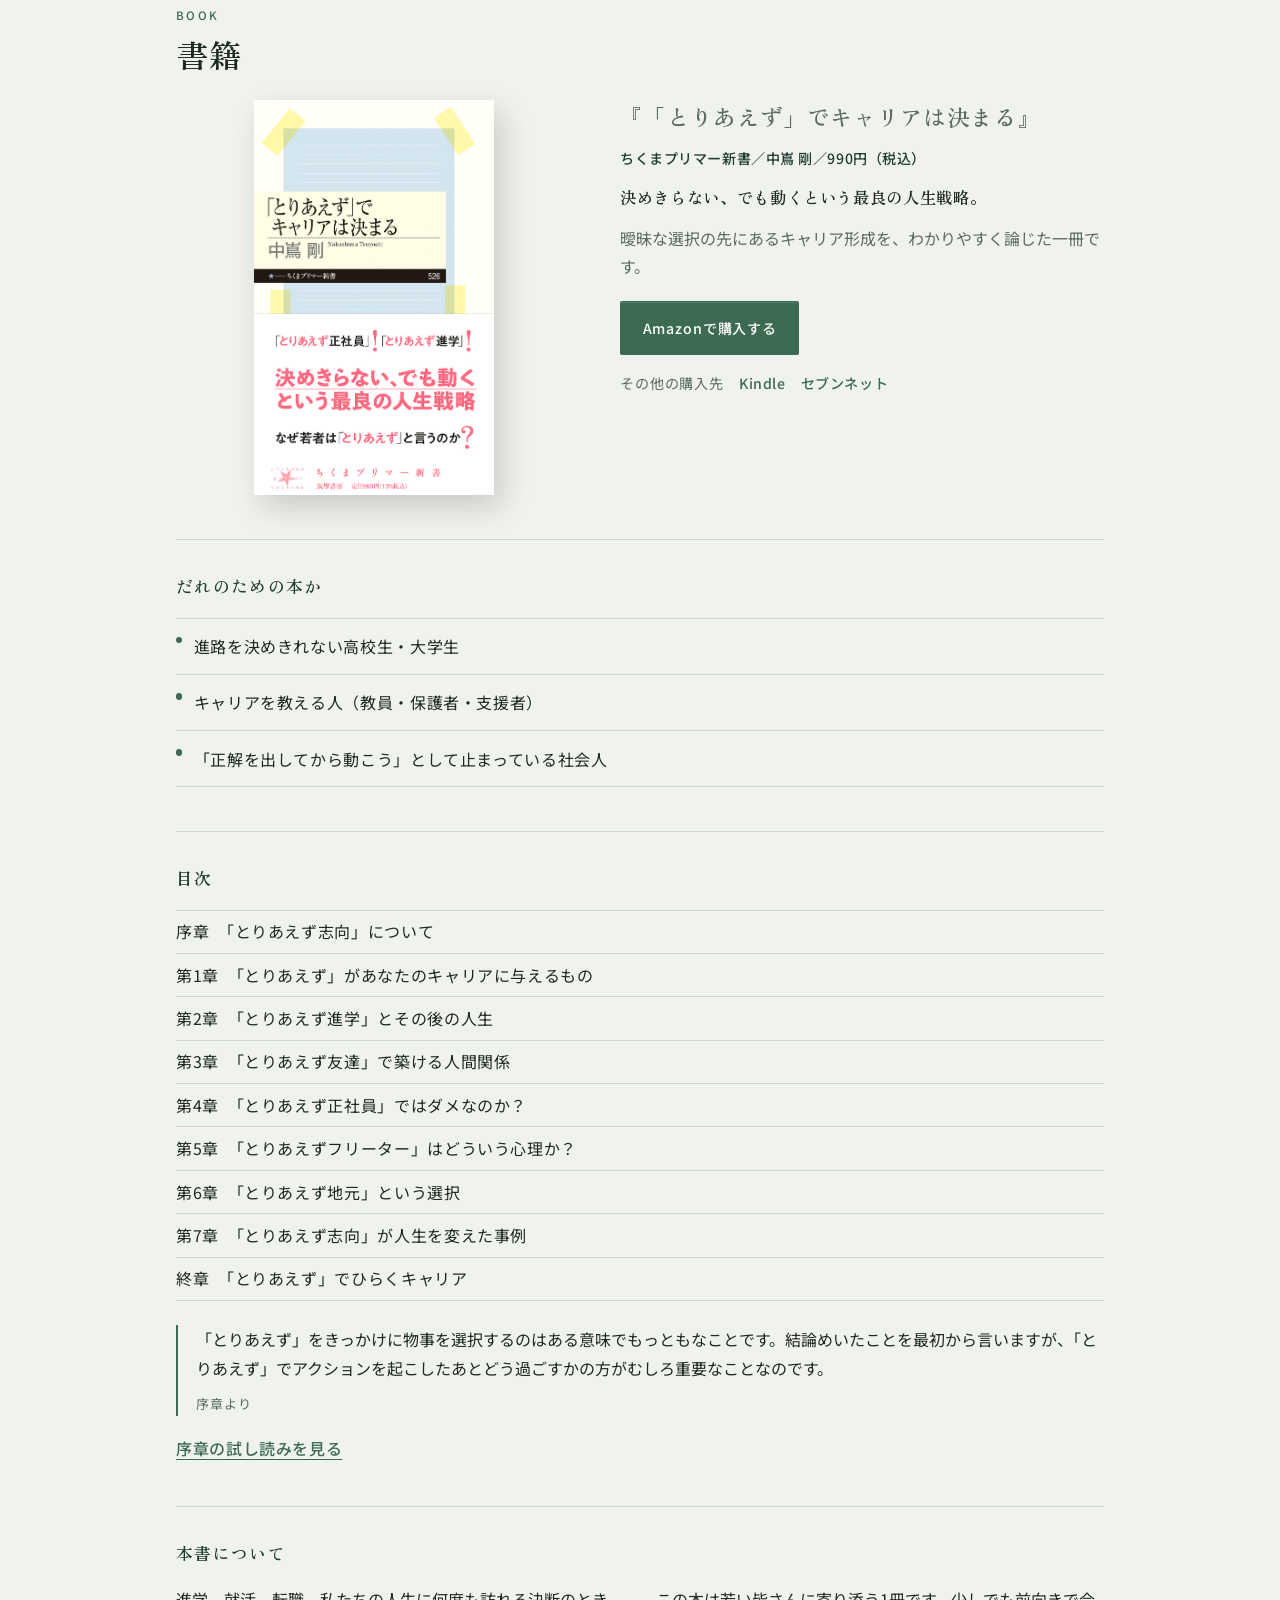
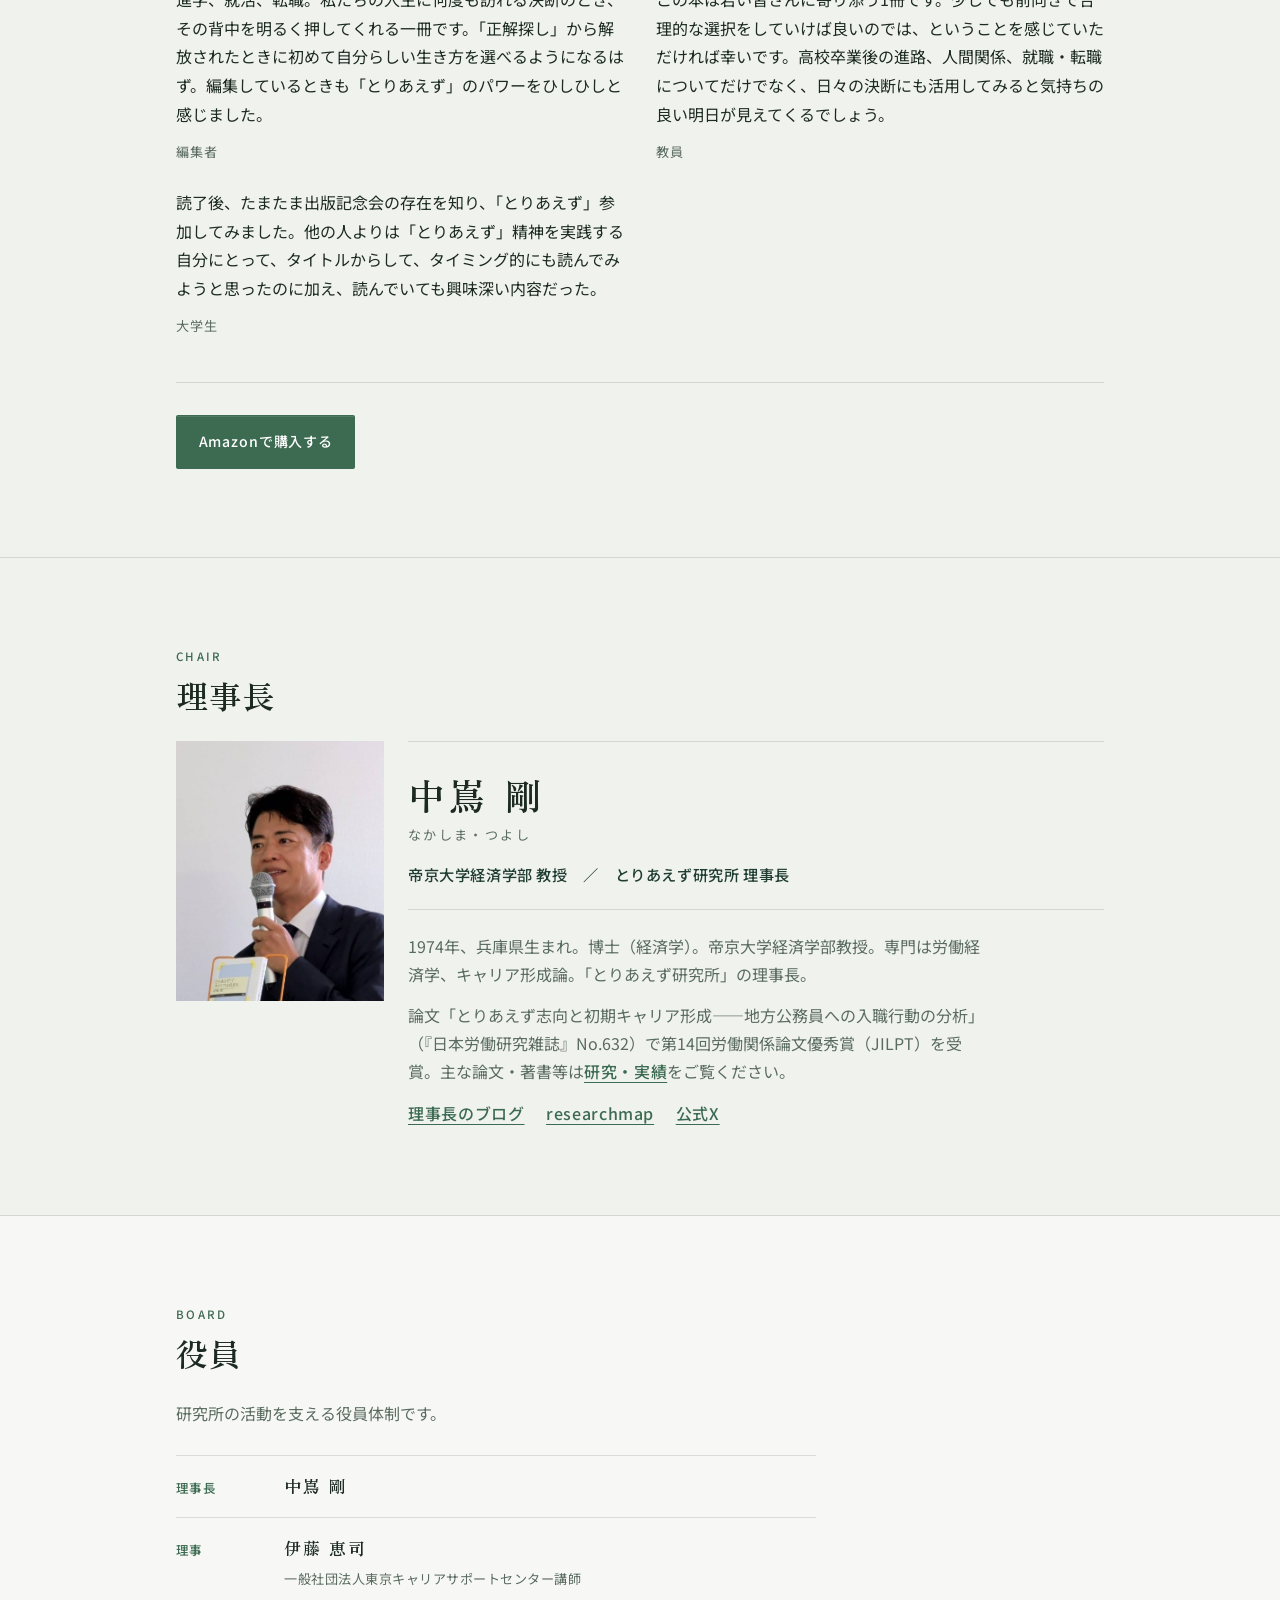
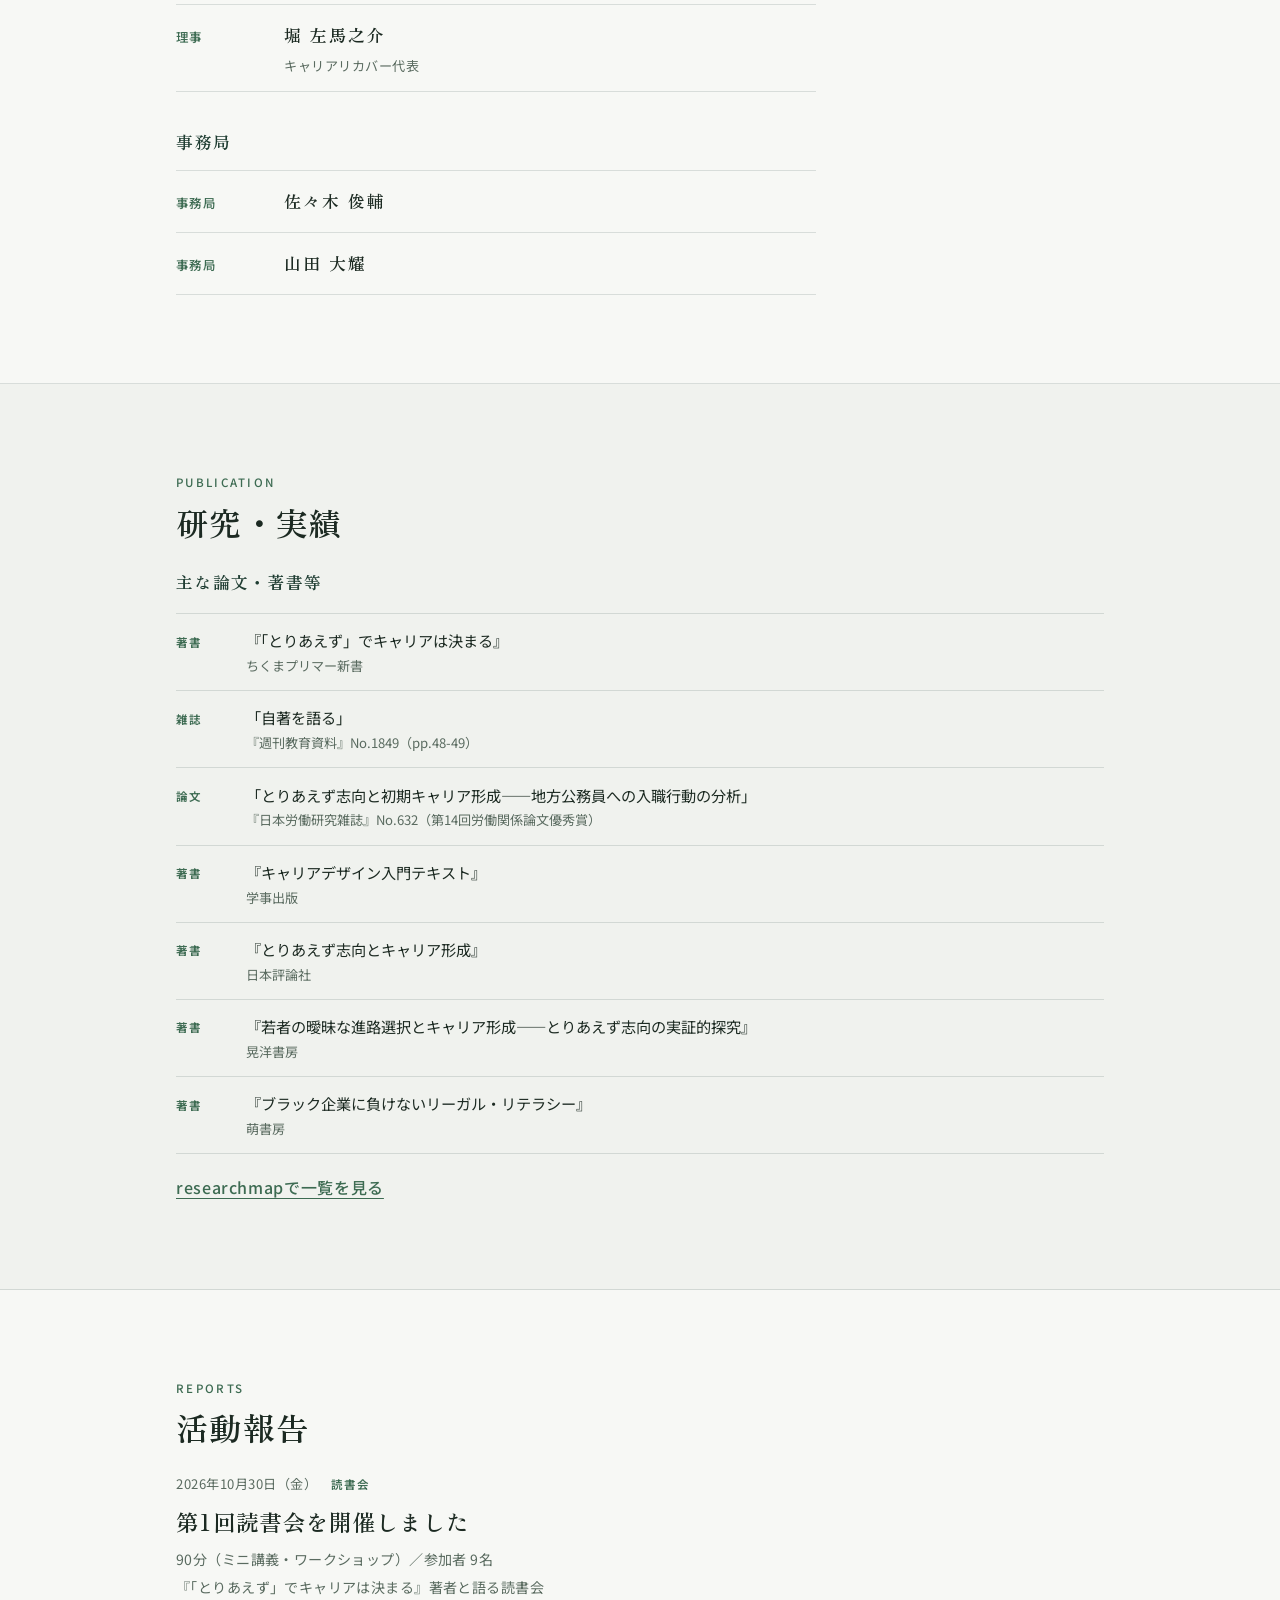
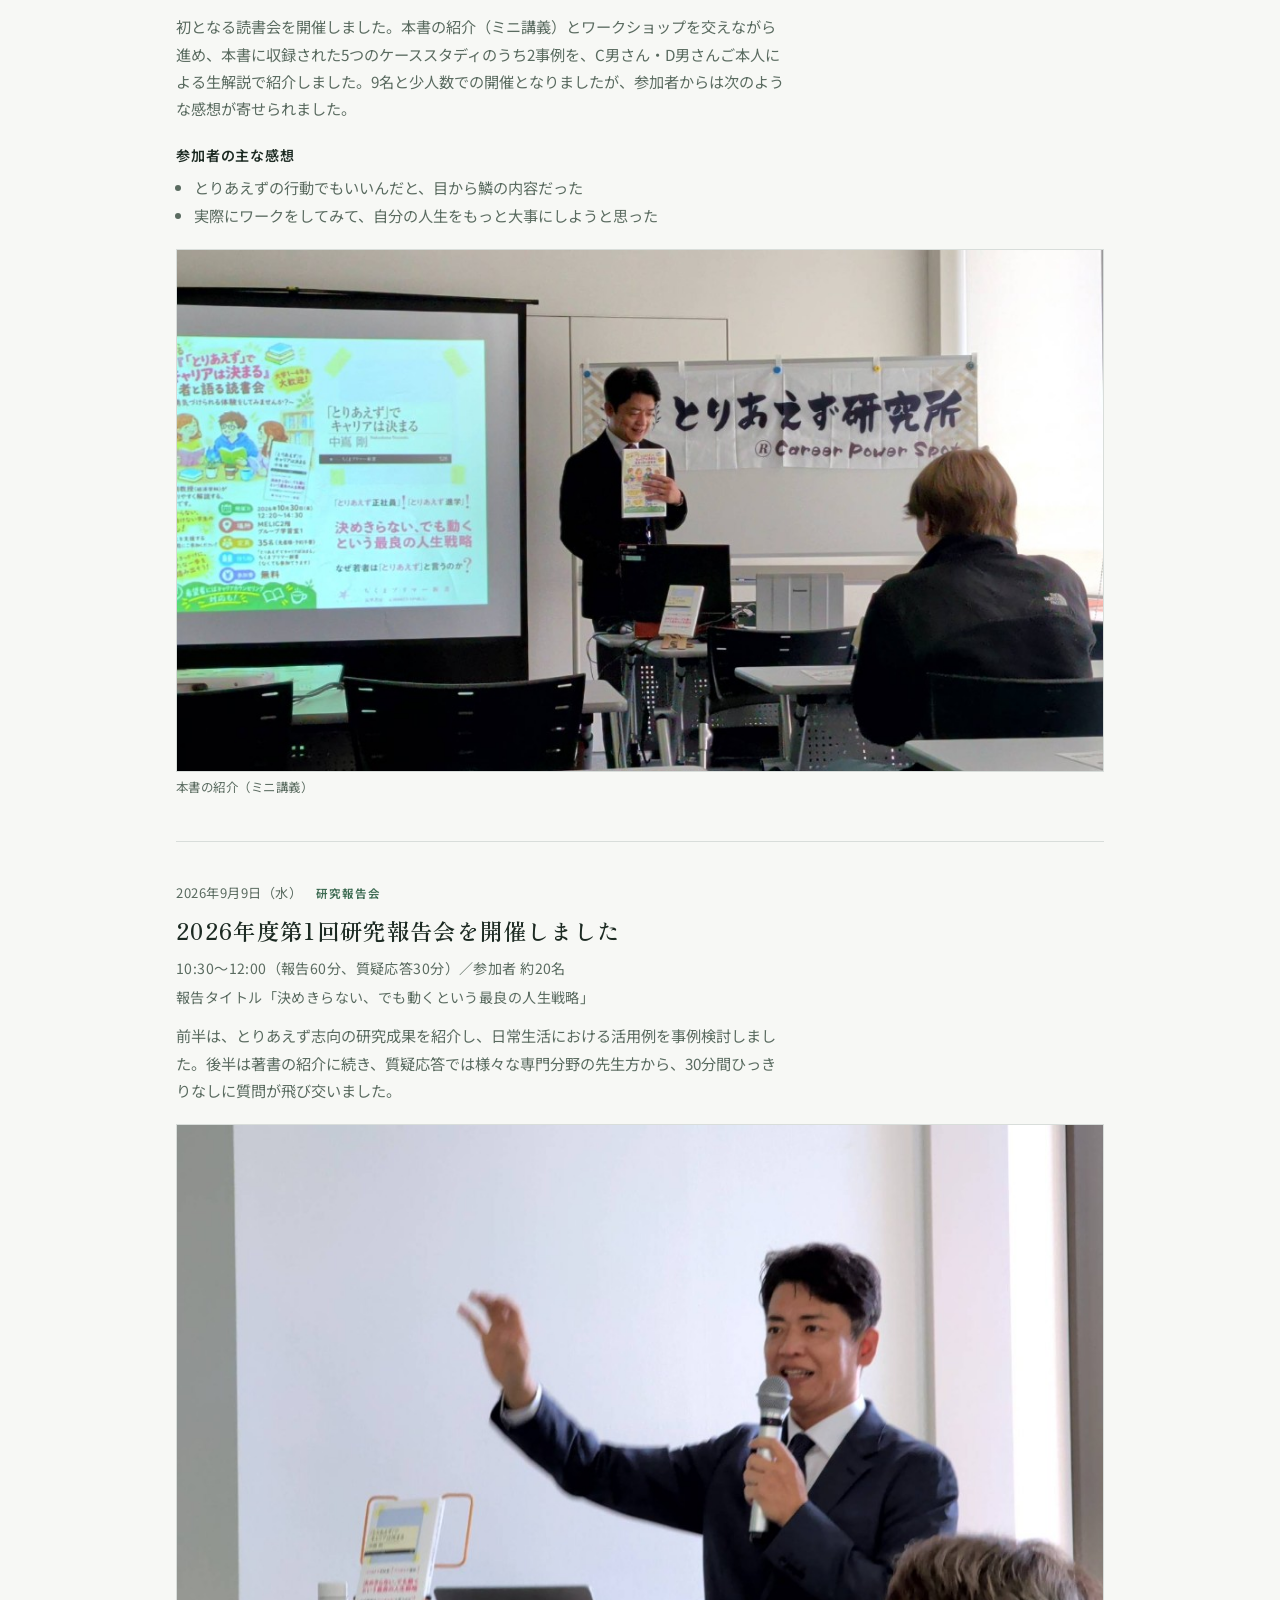
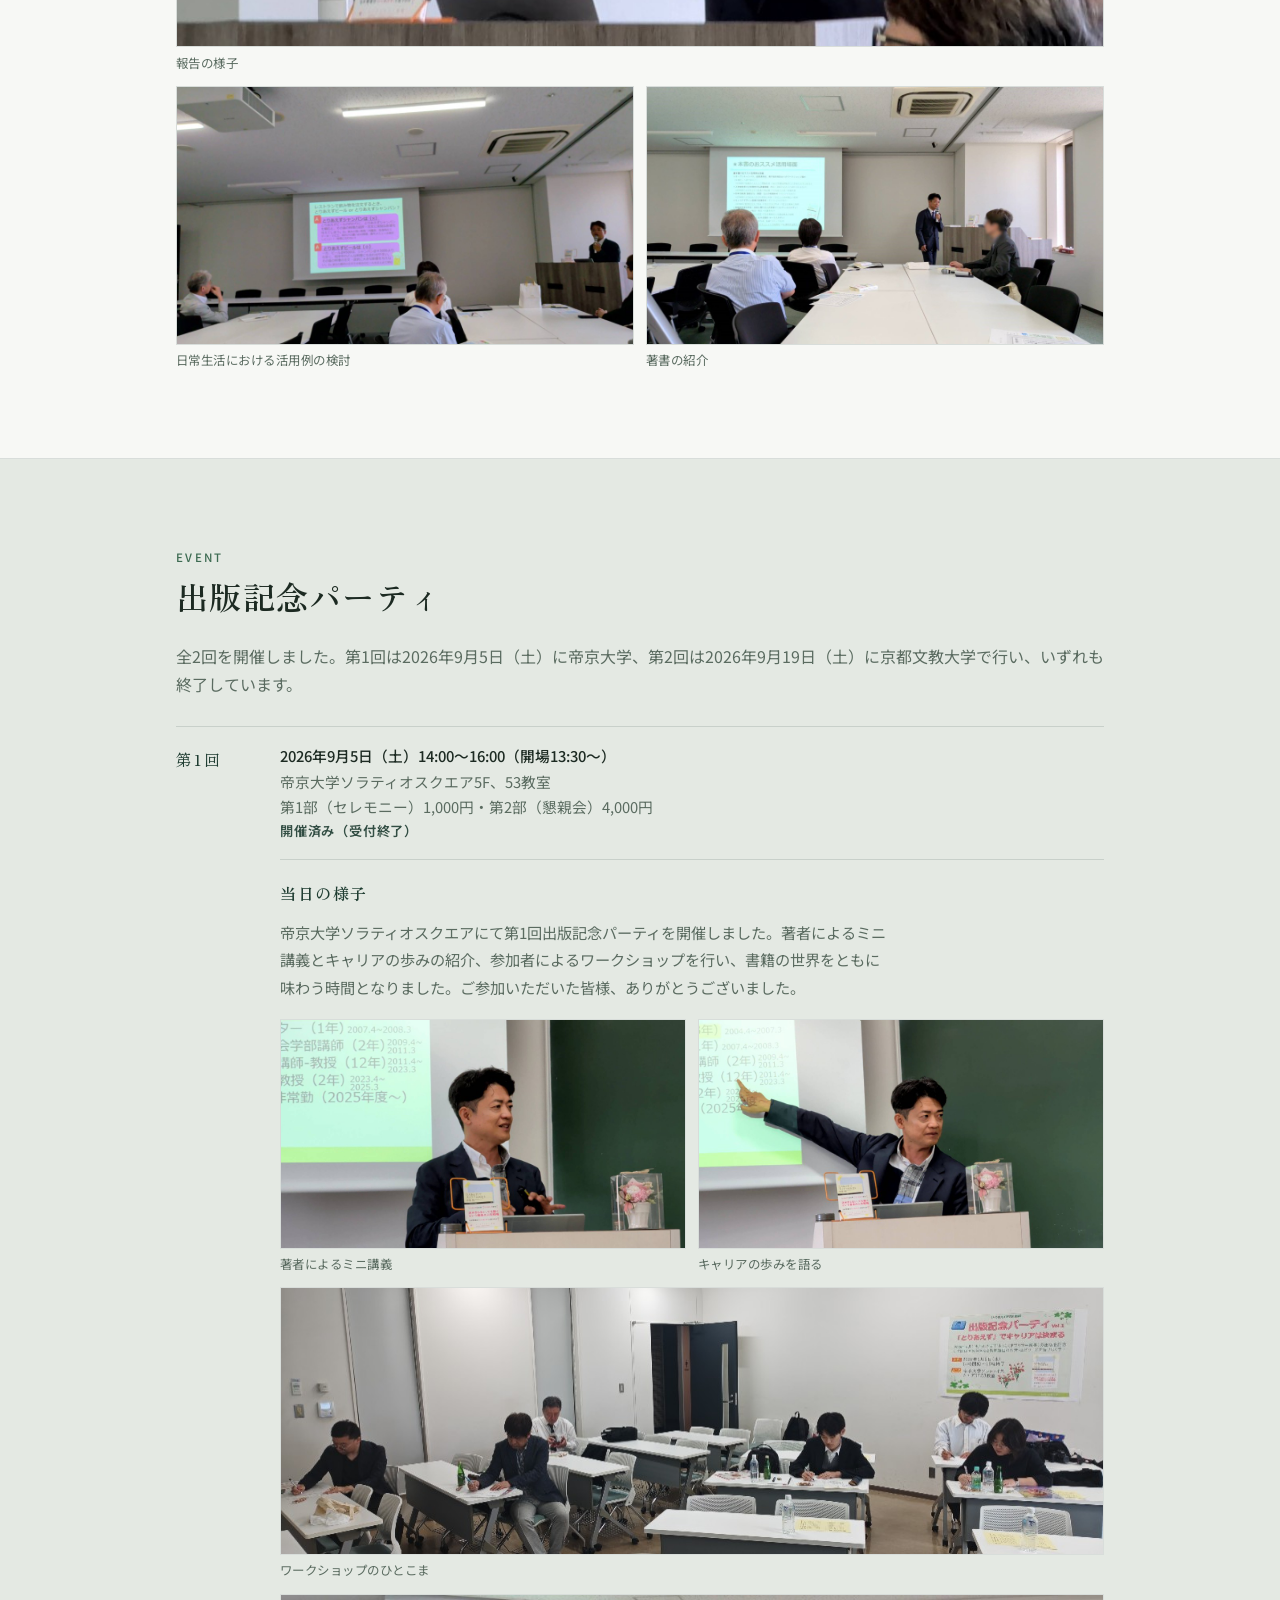
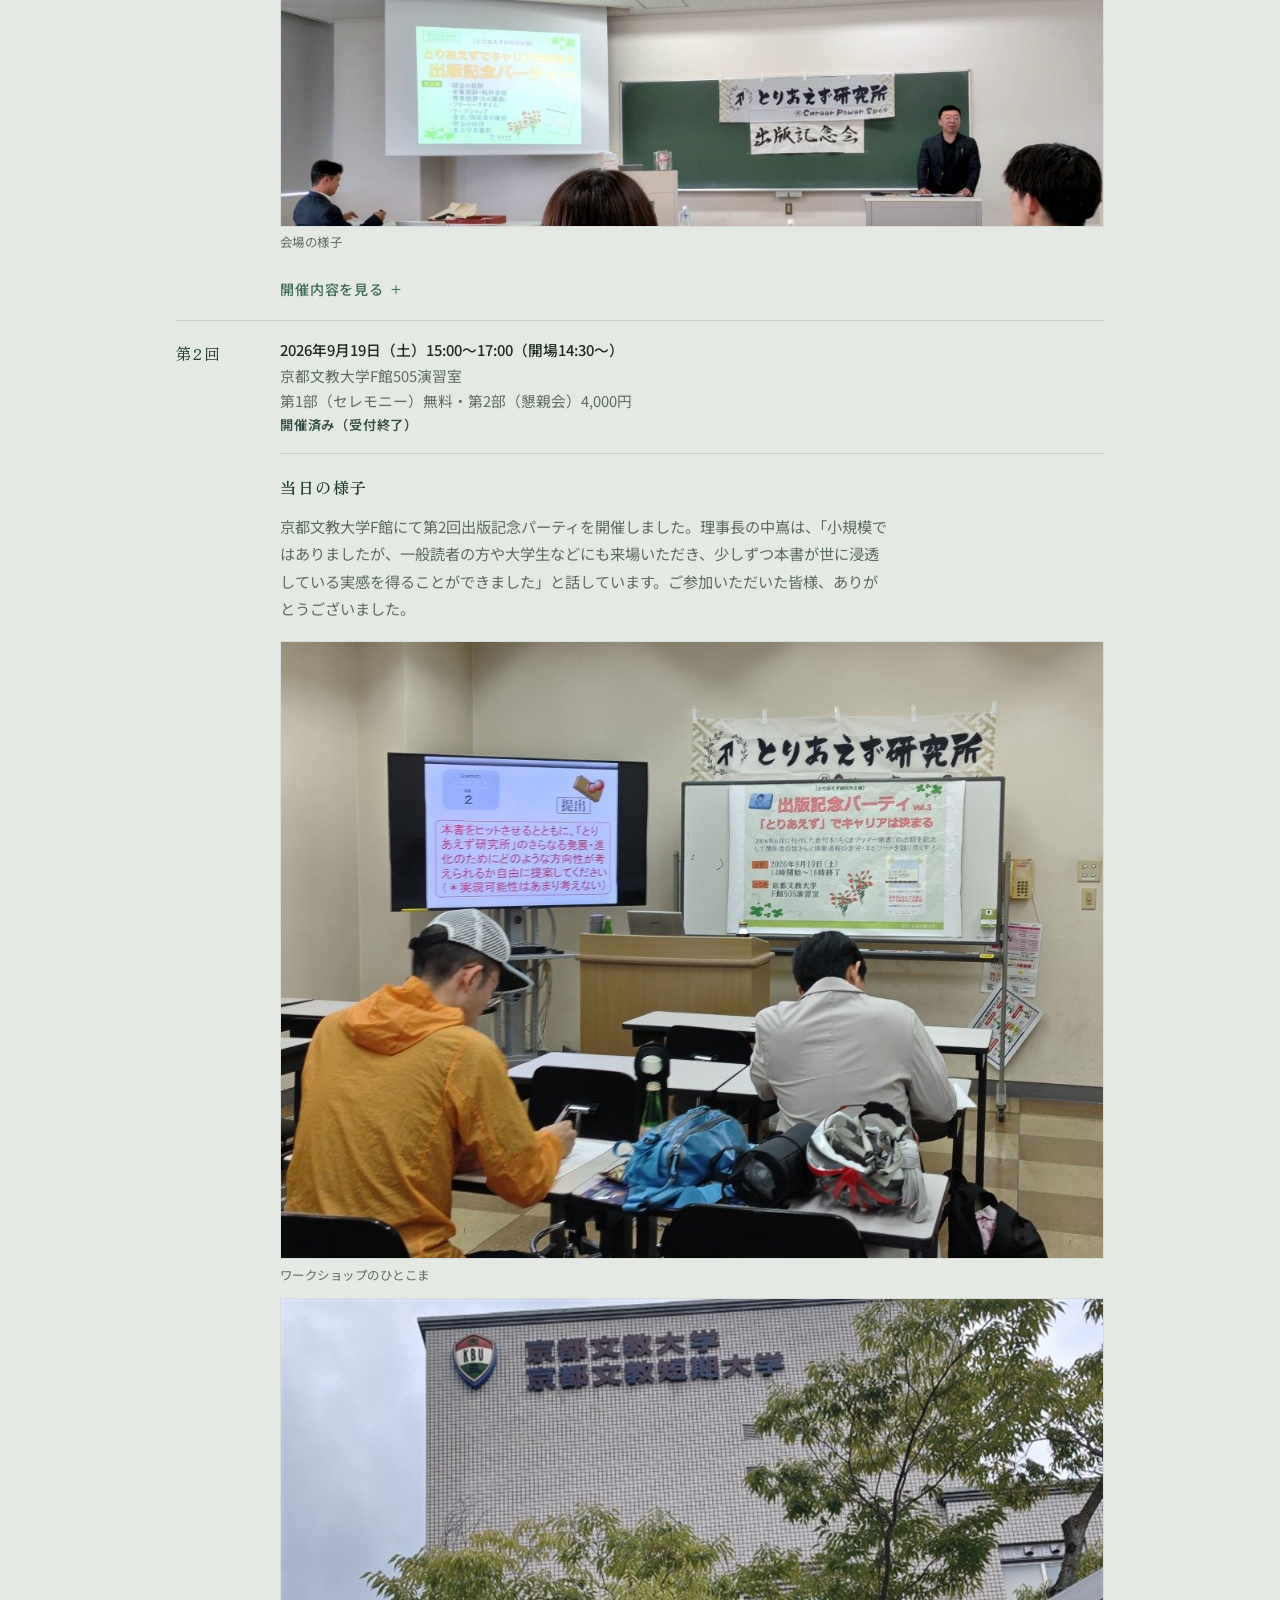
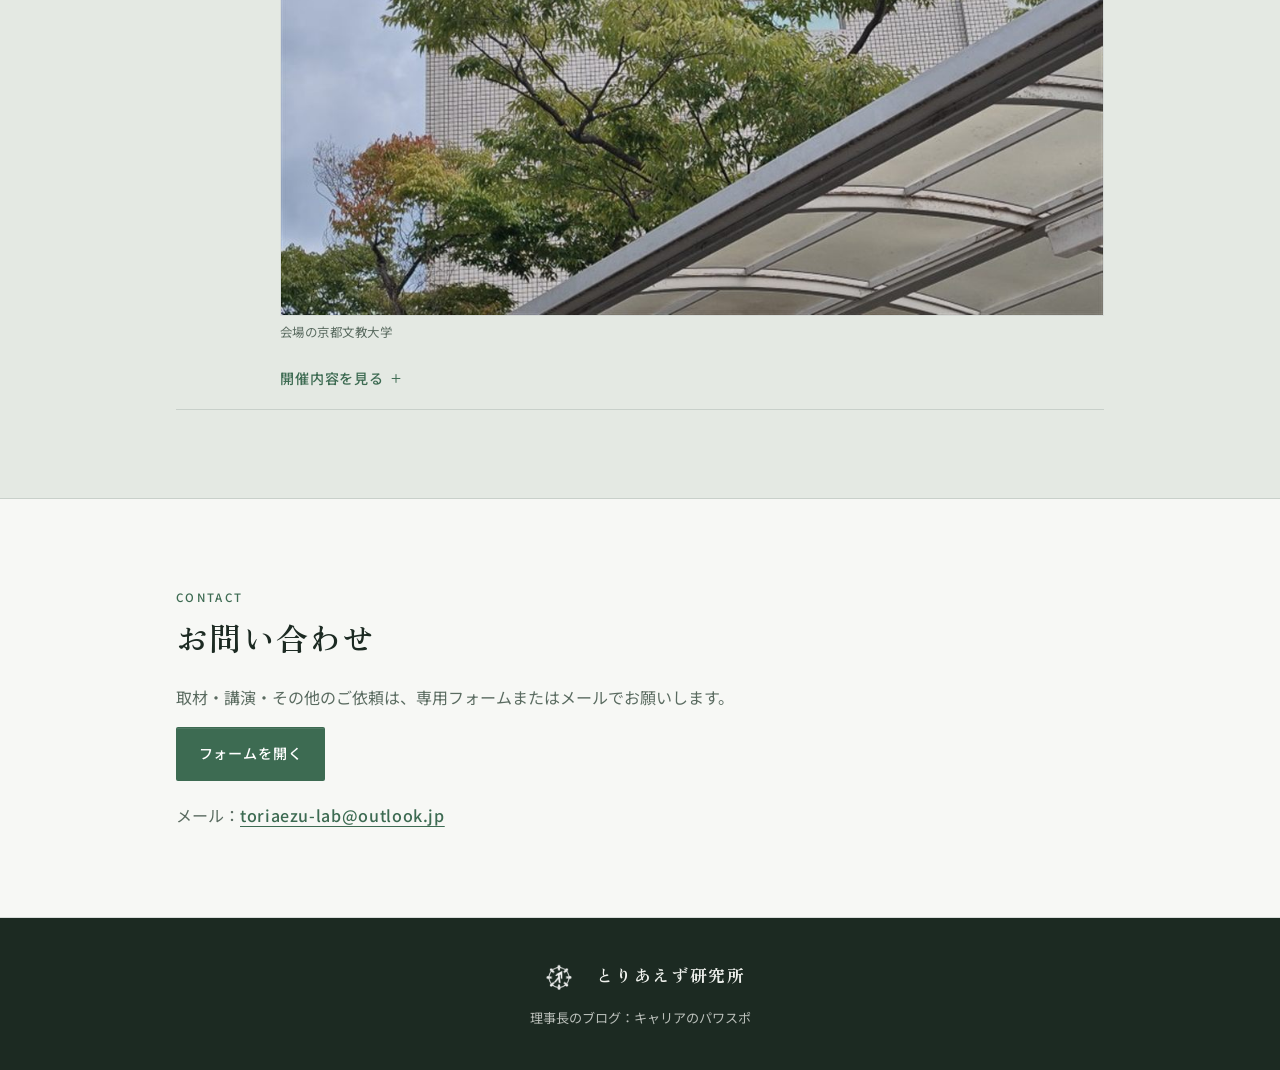
==== commit a150e7bb: "Add the first reading session report so the October 30 event appears in latest activity and reports." ====
--- a/index.html
+++ b/index.html
@@ -198,6 +198,13 @@
           <p class="updates__label">最新の活動</p>
           <ul class="updates__list">
             <li>
+              <a href="#reading-2026-1">
+                <time datetime="2026-10-30">2026年10月30日</time>
+                <span class="updates__kind">読書会</span>
+                <span class="updates__title">第1回読書会を開催しました</span>
+              </a>
+            </li>
+            <li>
               <a href="#party-vol2">
                 <time datetime="2026-09-19">2026年9月19日</time>
                 <span class="updates__kind">出版記念パーティ</span>
@@ -493,6 +500,37 @@
             <h2 id="activity-heading">活動報告</h2>
           </header>
           <div class="block__body">
+            <article class="report" id="reading-2026-1">
+              <p class="report__meta">
+                <time datetime="2026-10-30">2026年10月30日（金）</time>
+                <span class="report__kind">読書会</span>
+              </p>
+              <h3 class="report__title">第1回読書会を開催しました</h3>
+              <p class="report__facts">90分（ミニ講義・ワークショップ）／参加者 9名</p>
+              <p class="report__talk">『「とりあえず」でキャリアは決まる』著者と語る読書会</p>
+              <p class="report__text">
+                初となる読書会を開催しました。本書の紹介（ミニ講義）とワークショップを交えながら進め、本書に収録された5つのケーススタディのうち2事例を、C男さん・D男さんご本人による生解説で紹介しました。9名と少人数での開催となりましたが、参加者からは次のような感想が寄せられました。
+              </p>
+              <h4 class="report__subhead">参加者の主な感想</h4>
+              <ul class="report__voices">
+                <li>とりあえずの行動でもいいんだと、目から鱗の内容だった</li>
+                <li>実際にワークをしてみて、自分の人生をもっと大事にしようと思った</li>
+              </ul>
+              <ul class="report__gallery">
+                <li class="report__gallery-item--wide">
+                  <figure>
+                    <img
+                      src="images/reading-2026-1-talk.jpg"
+                      alt="「とりあえず研究所」の横断幕の前で、本書を手に参加者へ語りかける中嶌剛"
+                      width="1024"
+                      height="576"
+                    />
+                    <figcaption>本書の紹介（ミニ講義）</figcaption>
+                  </figure>
+                </li>
+              </ul>
+            </article>
+
             <article class="report" id="report-2026-1">
               <p class="report__meta">
                 <time datetime="2026-09-09">2026年9月9日（水）</time>
--- a/styles.css
+++ b/styles.css
@@ -1519,6 +1519,23 @@
   max-width: 40em;
 }
 
+.report__subhead {
+  margin: 0 0 0.45rem;
+  font-size: 0.88rem;
+  font-weight: 600;
+  letter-spacing: 0.06em;
+  color: var(--ink);
+}
+
+.report__voices {
+  margin: 0 0 1.25rem;
+  padding-left: 1.2em;
+  color: var(--ink-muted);
+  font-size: 0.95rem;
+  line-height: 1.8;
+  max-width: 40em;
+}
+
 .report__gallery {
   list-style: none;
   margin: 0;
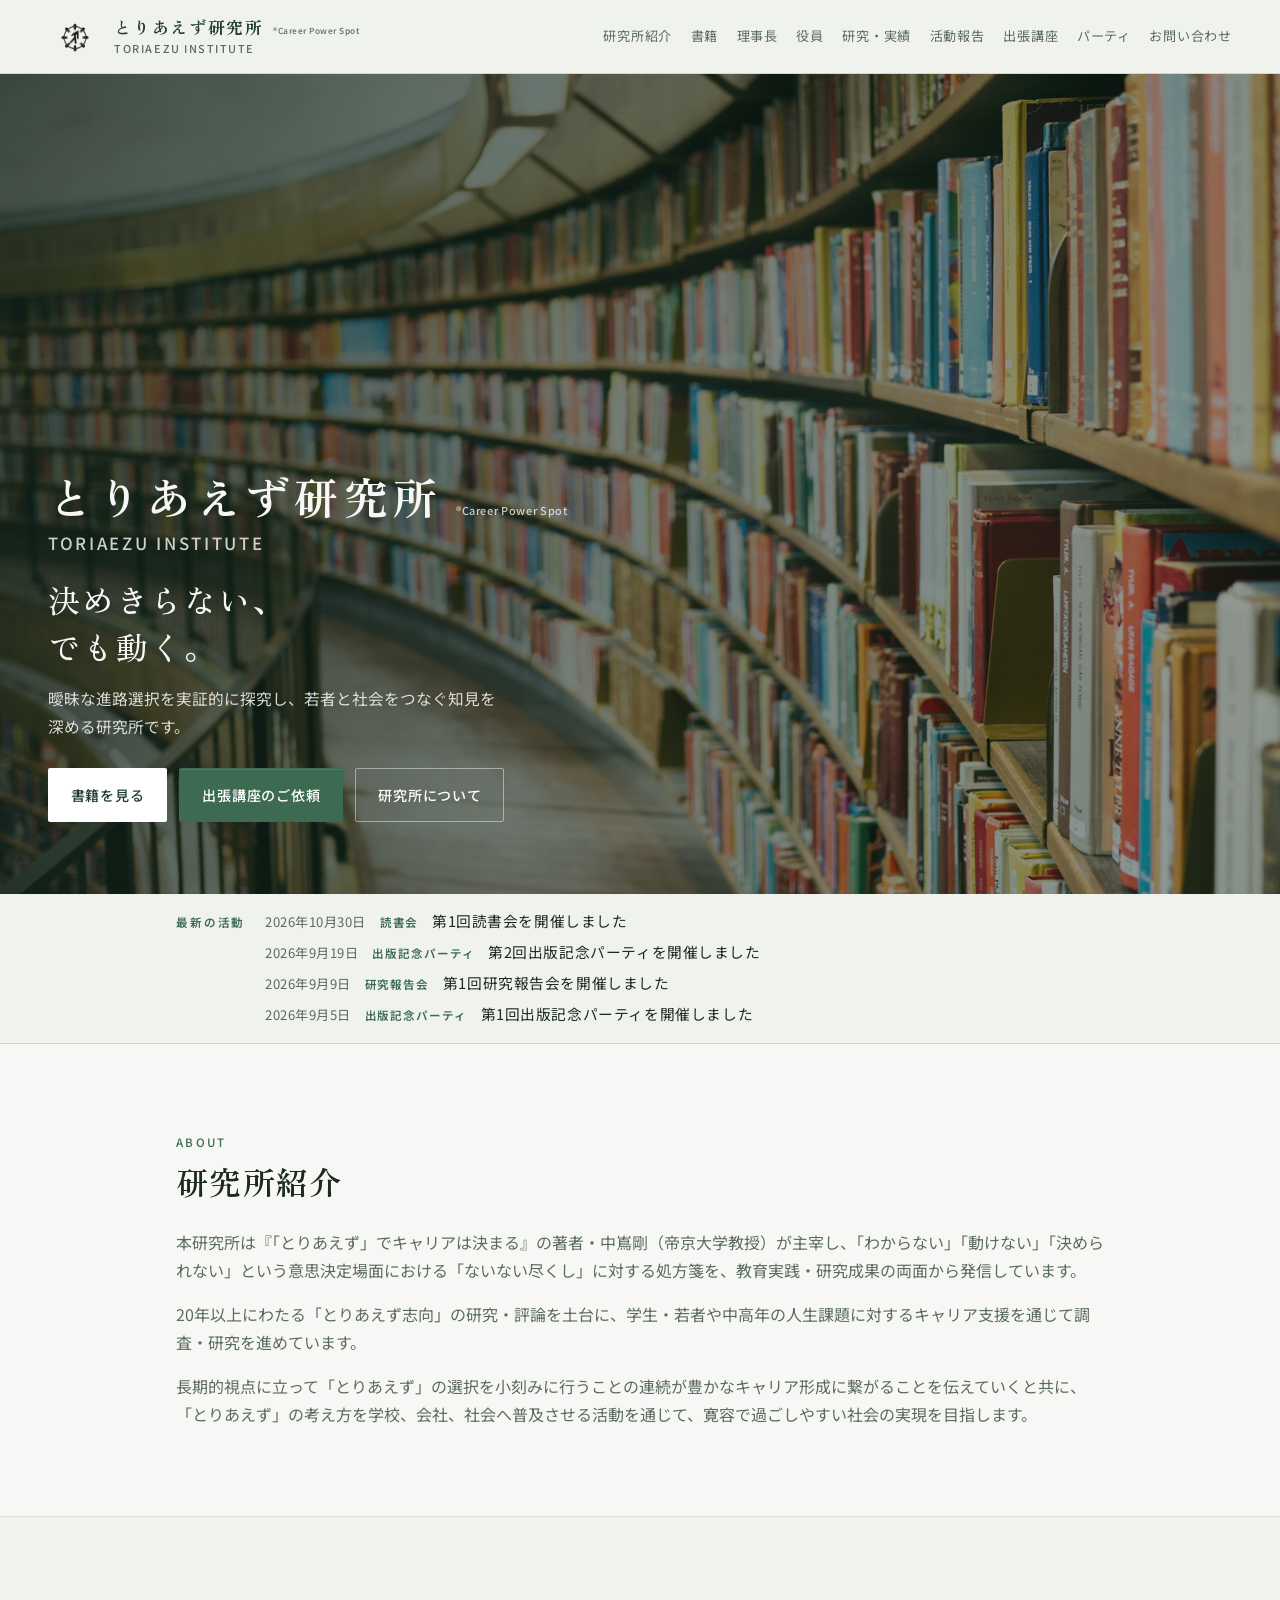
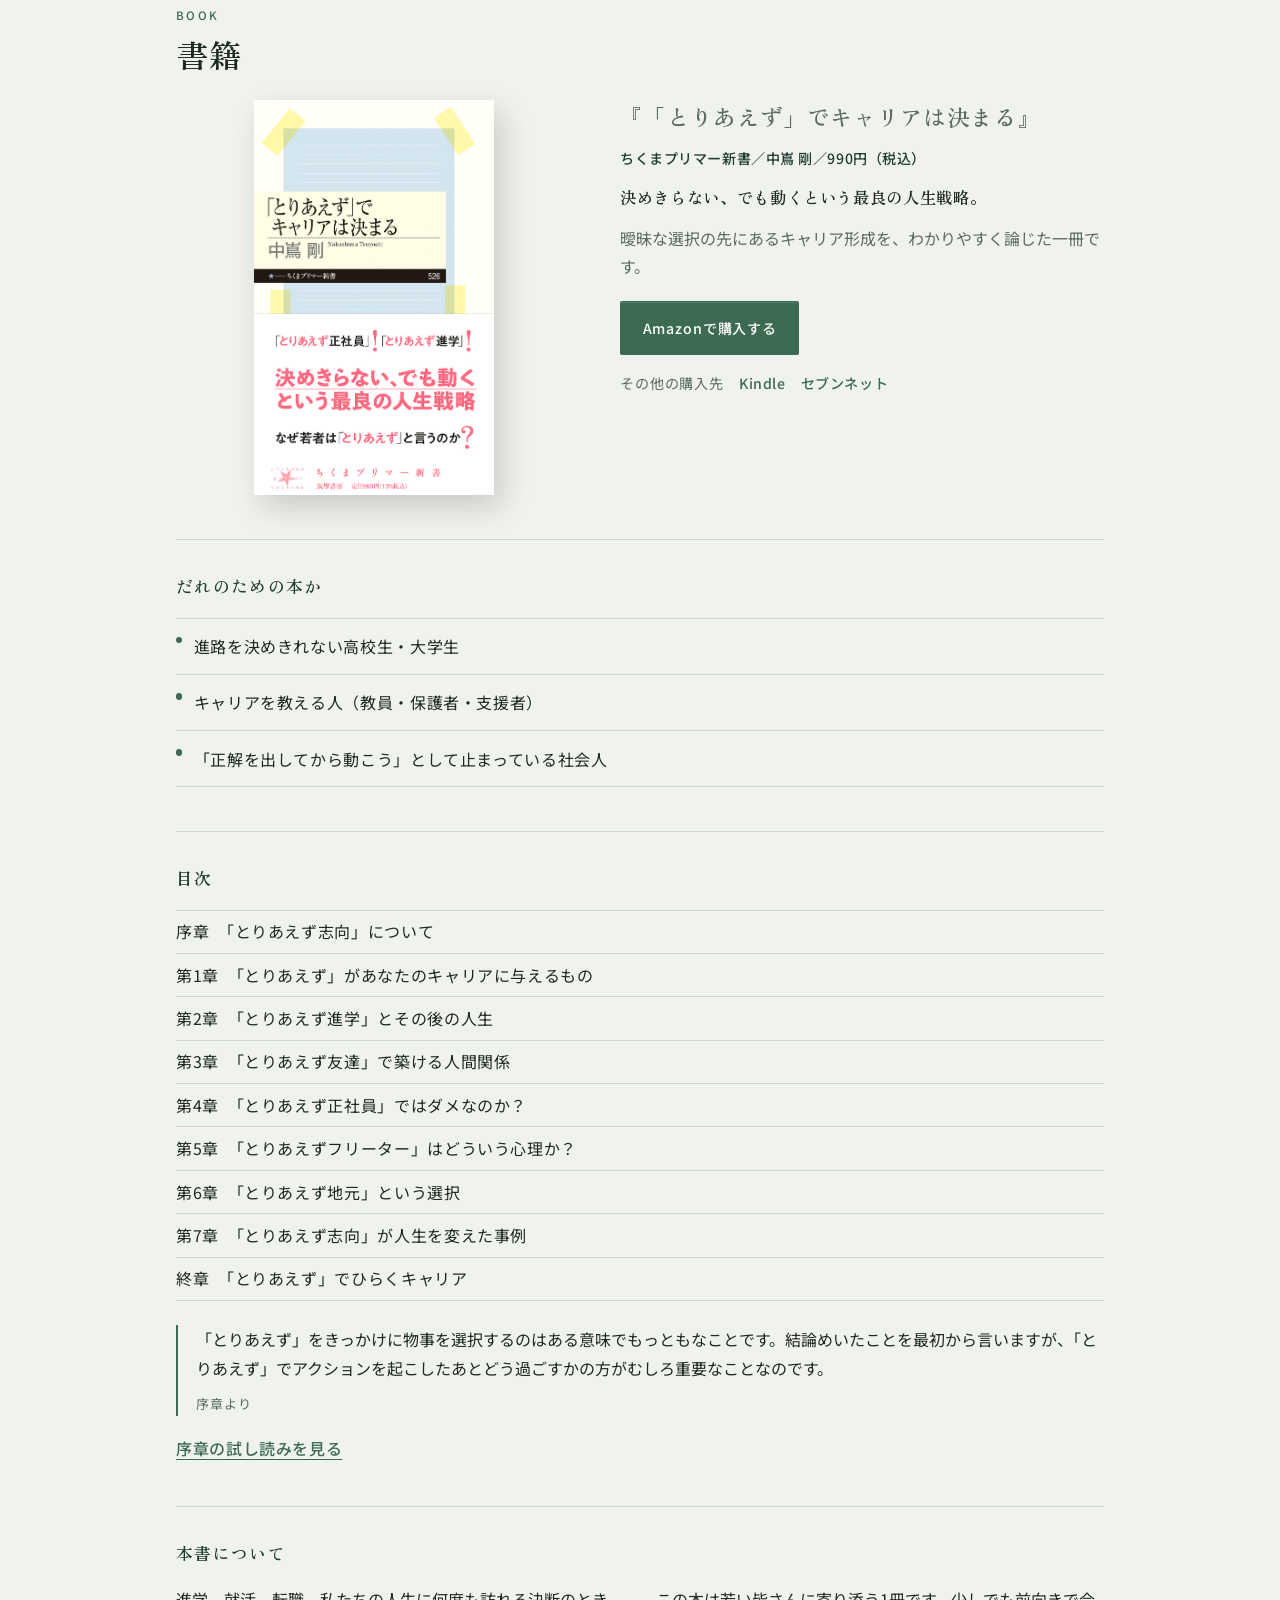
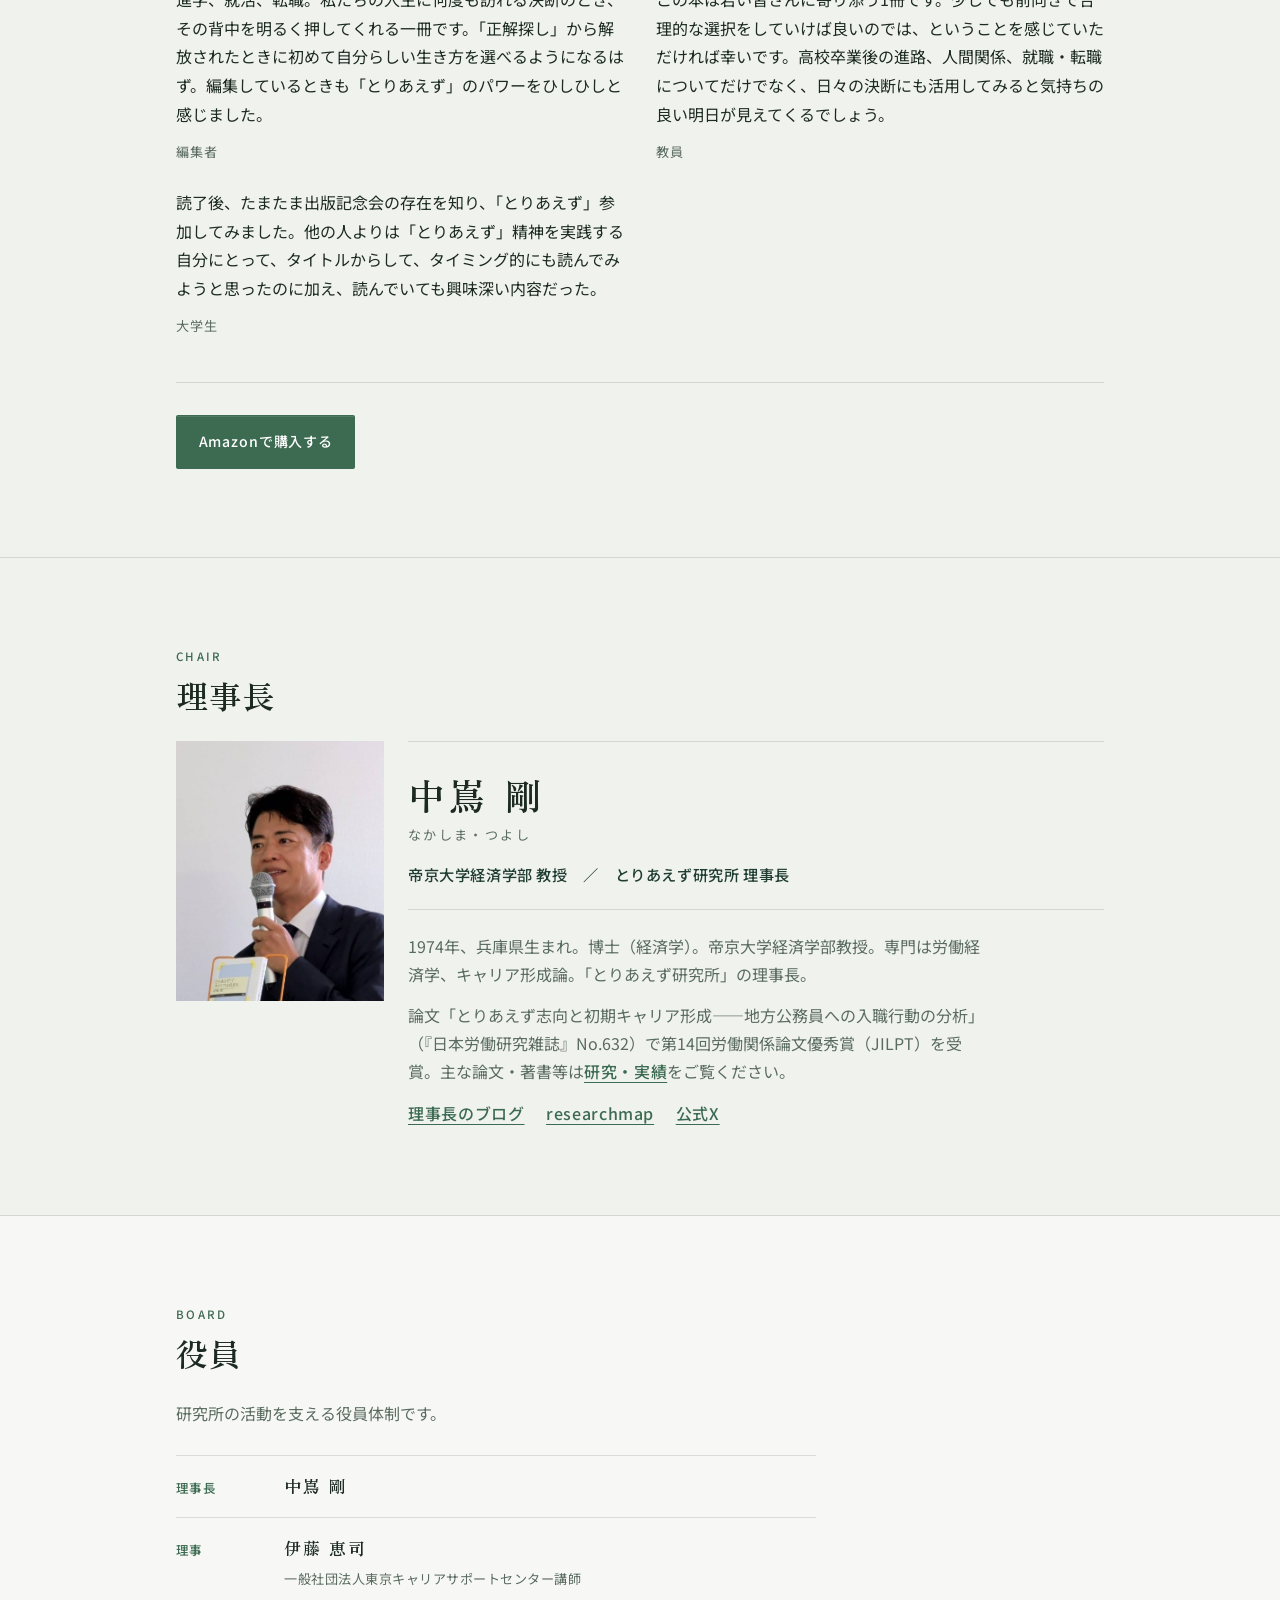
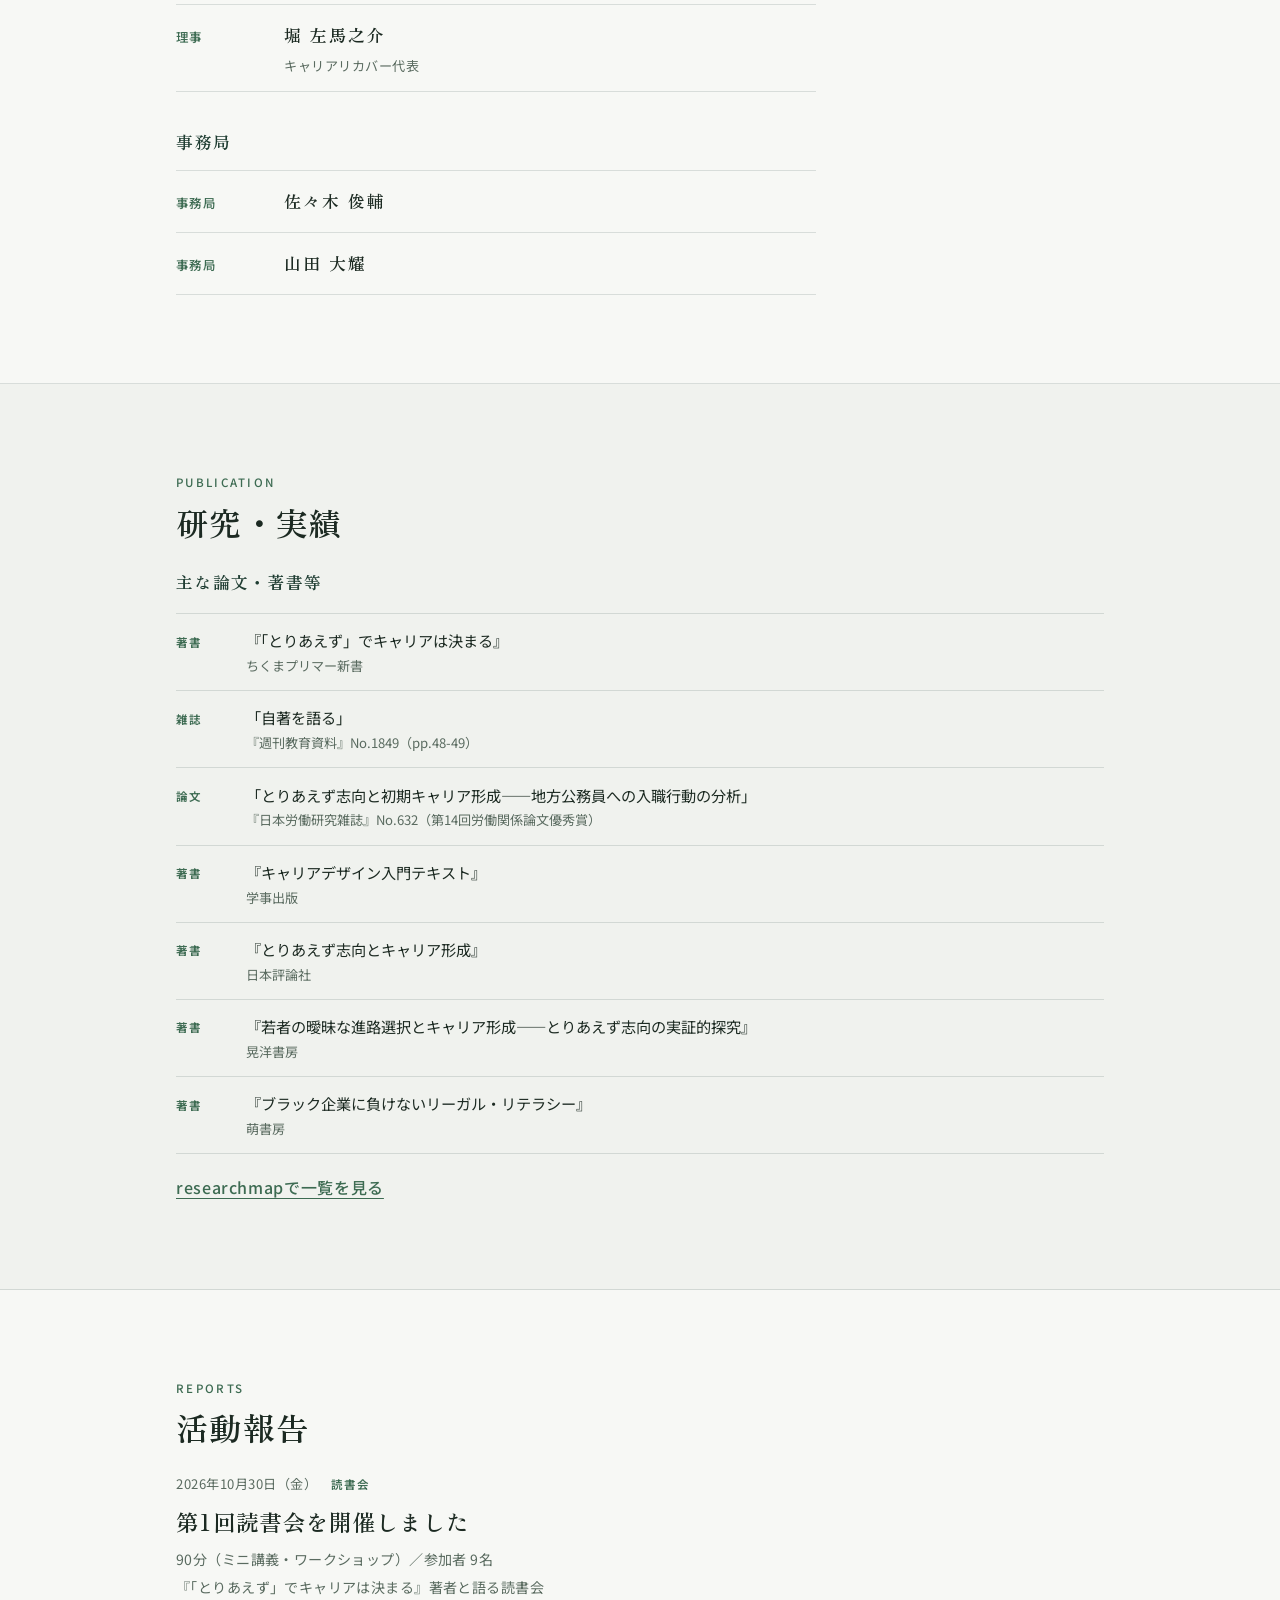
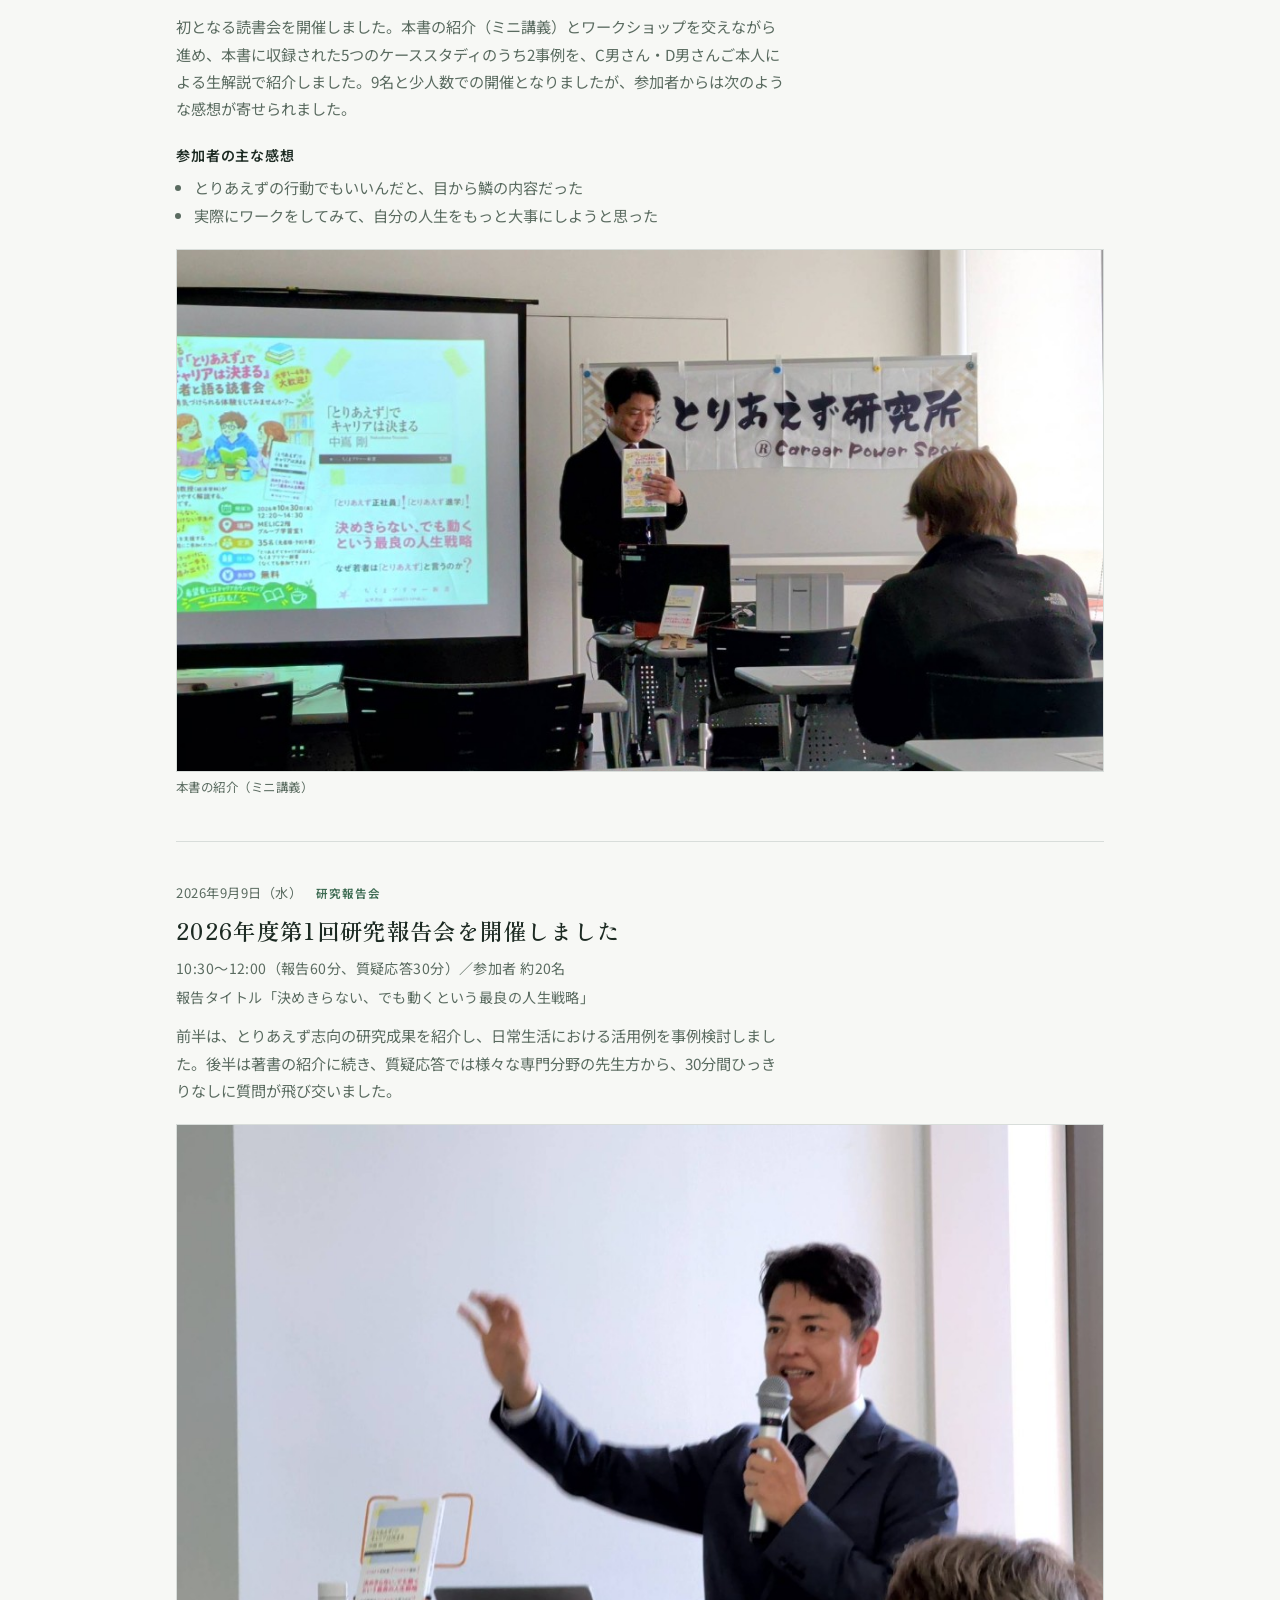
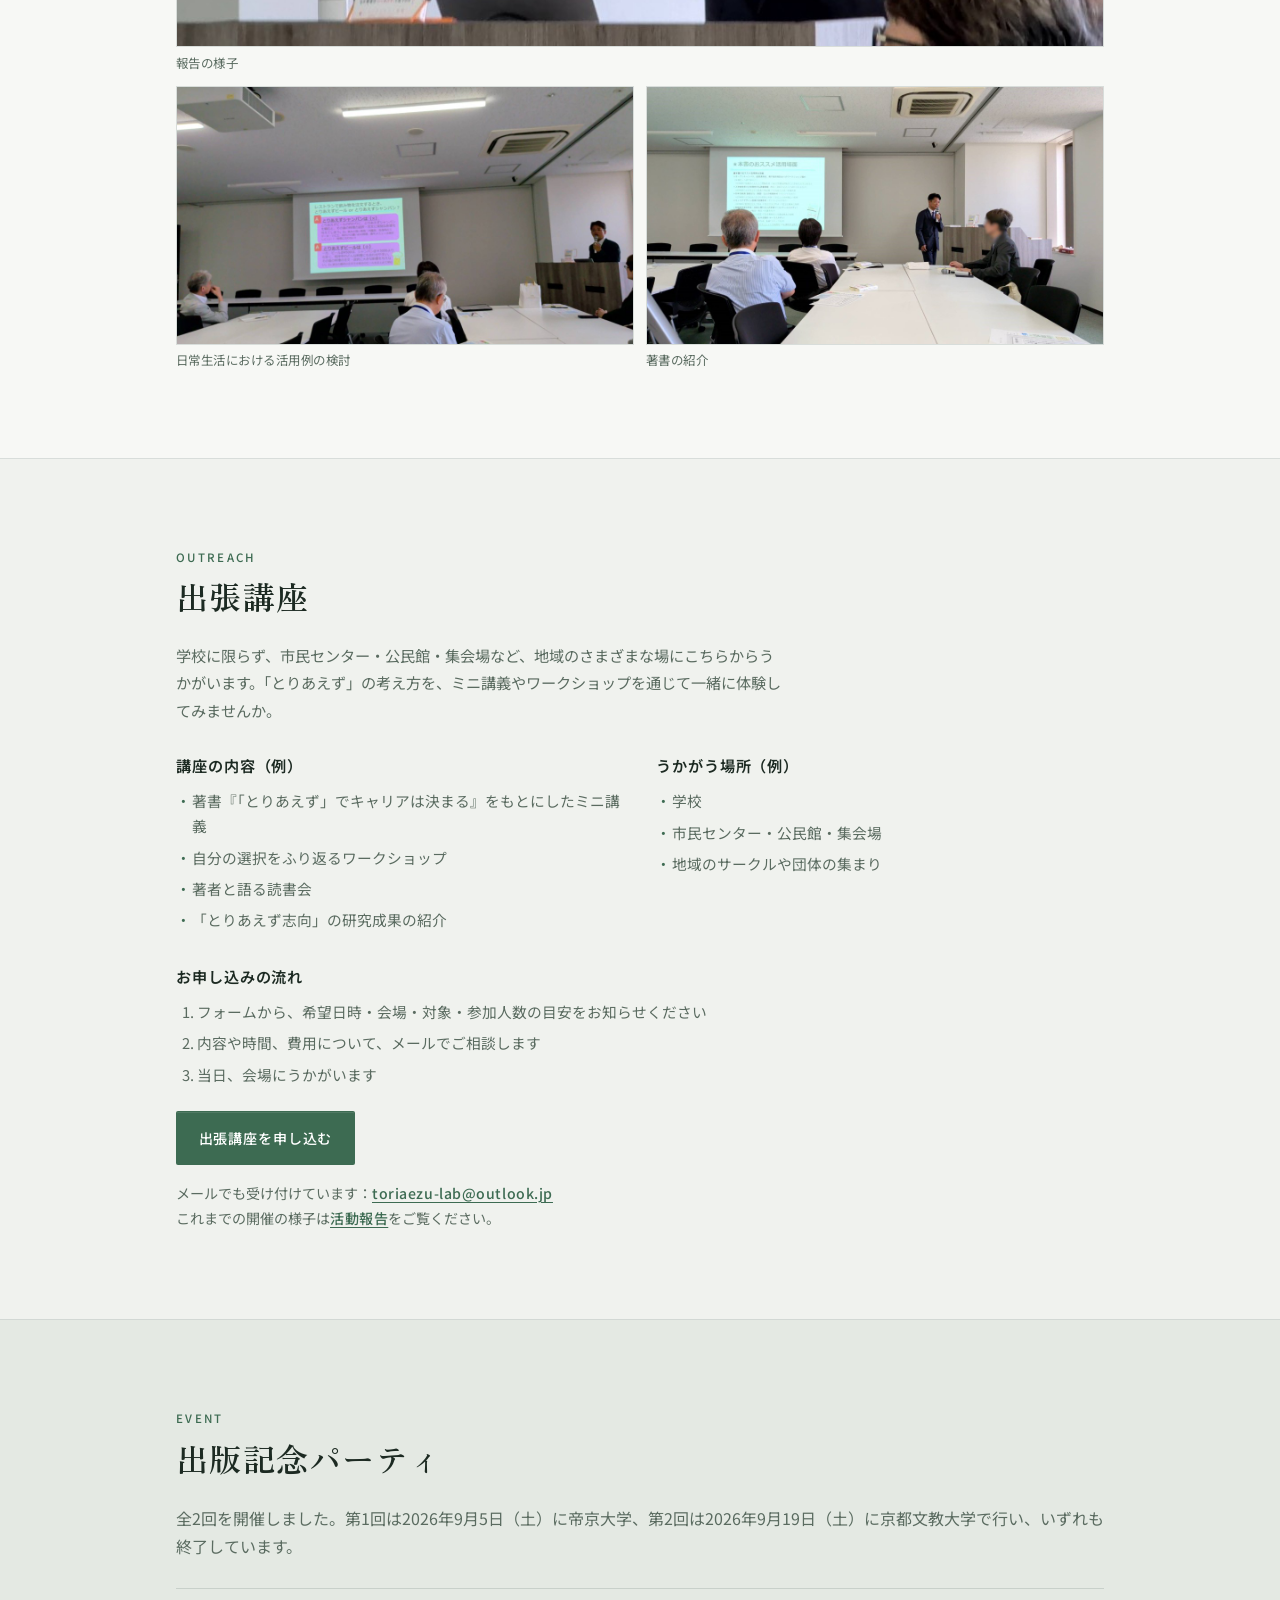
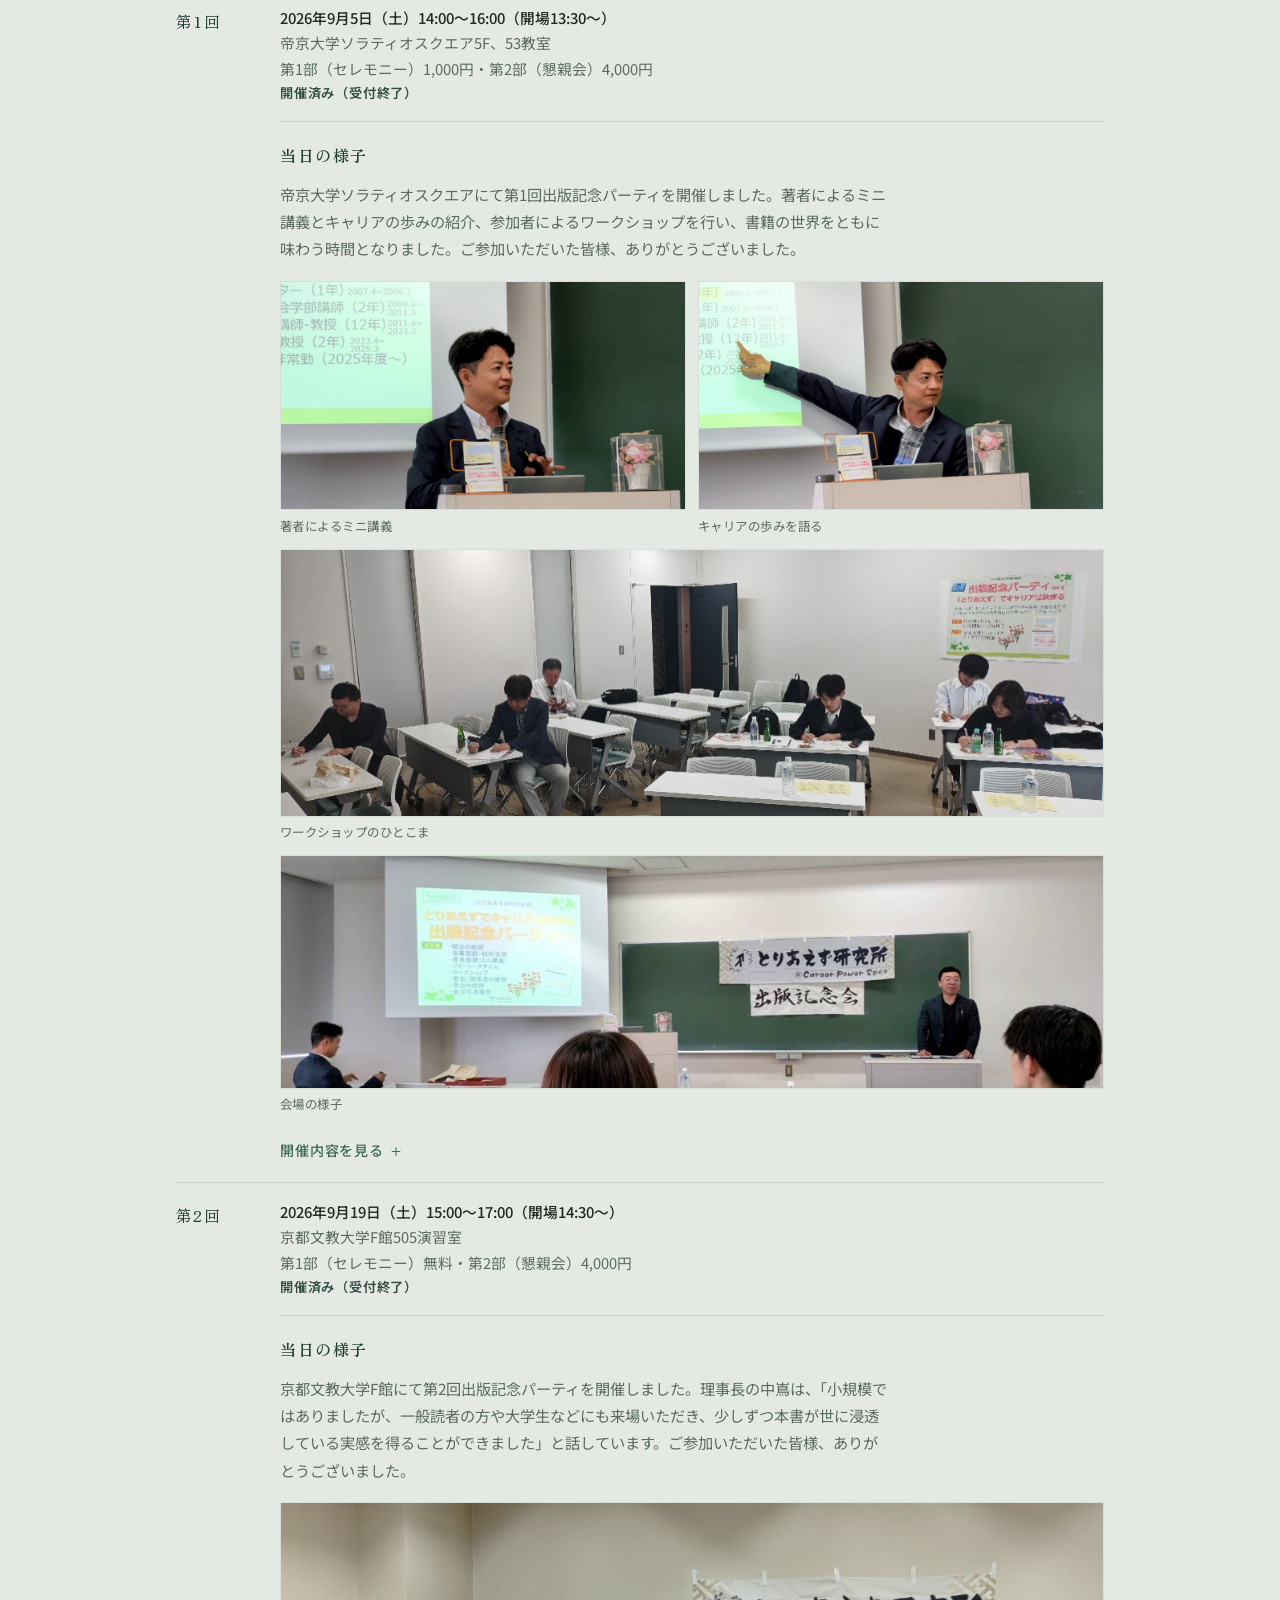
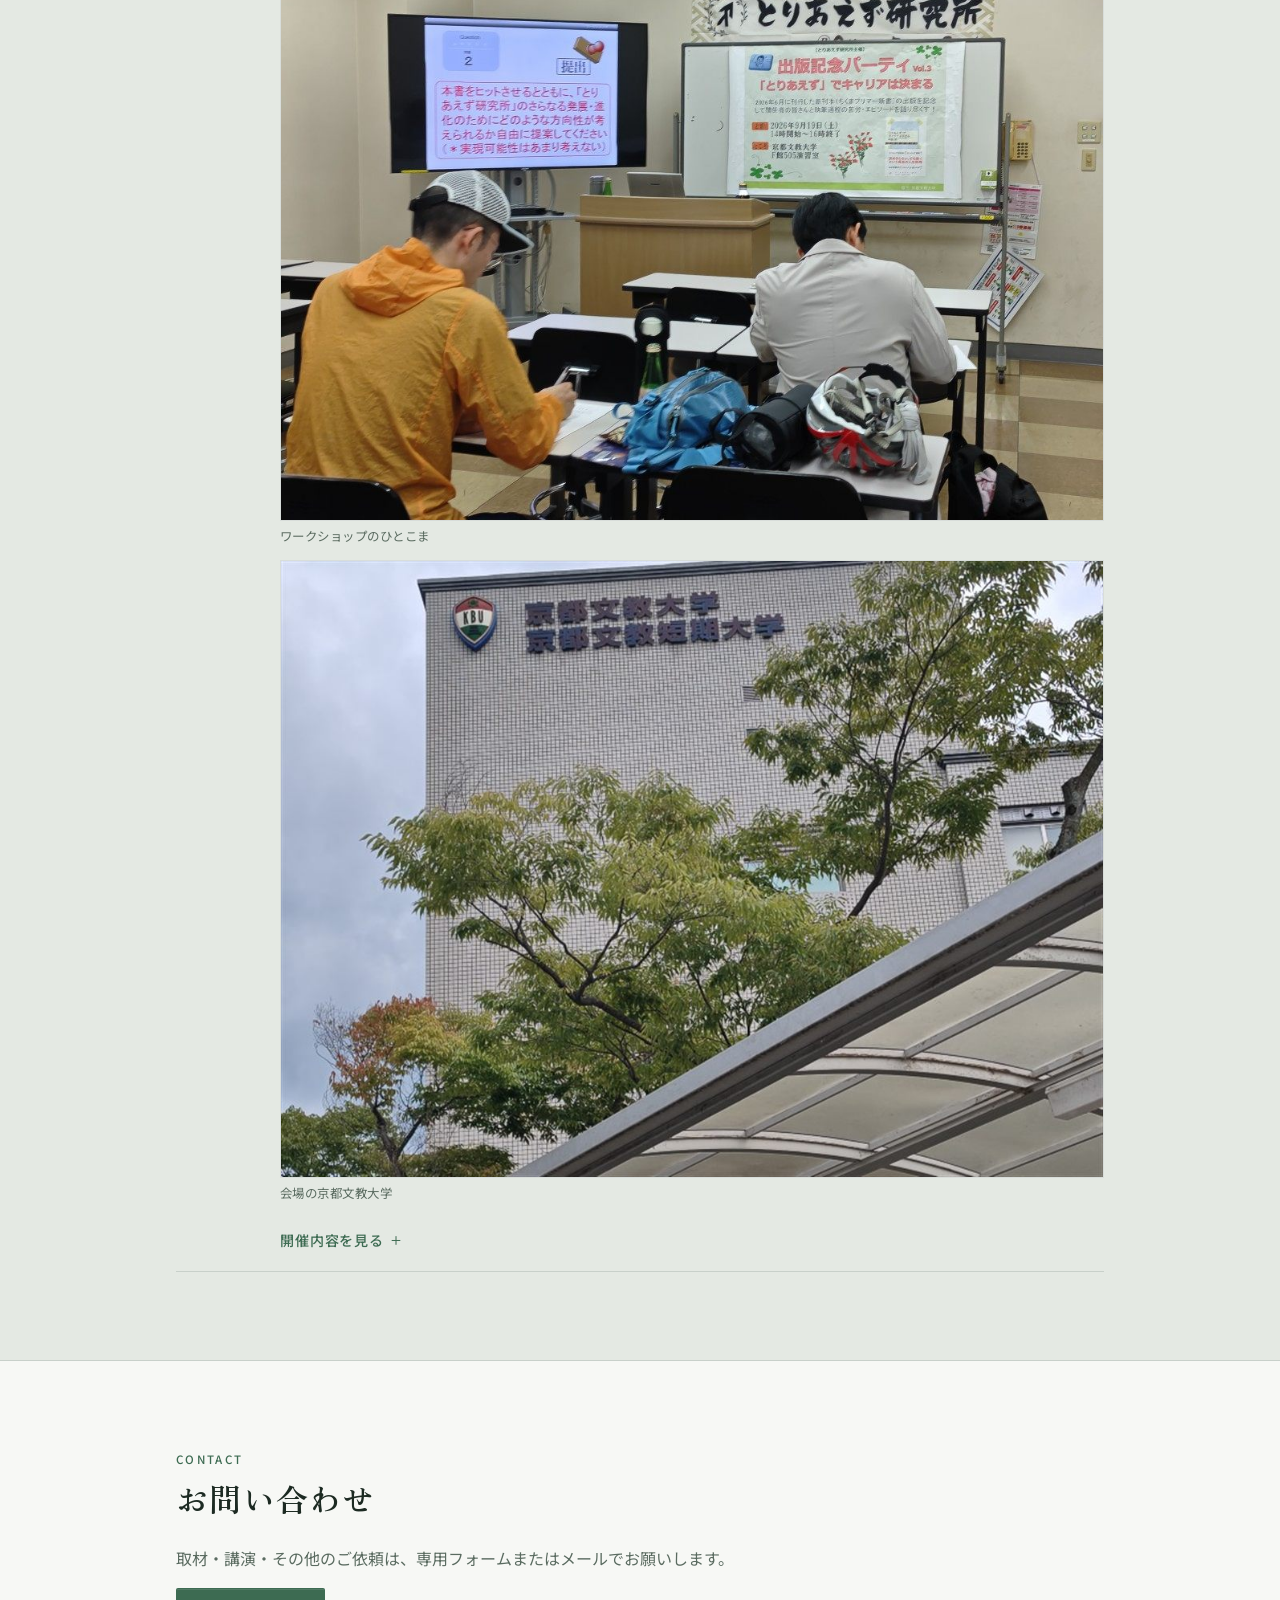
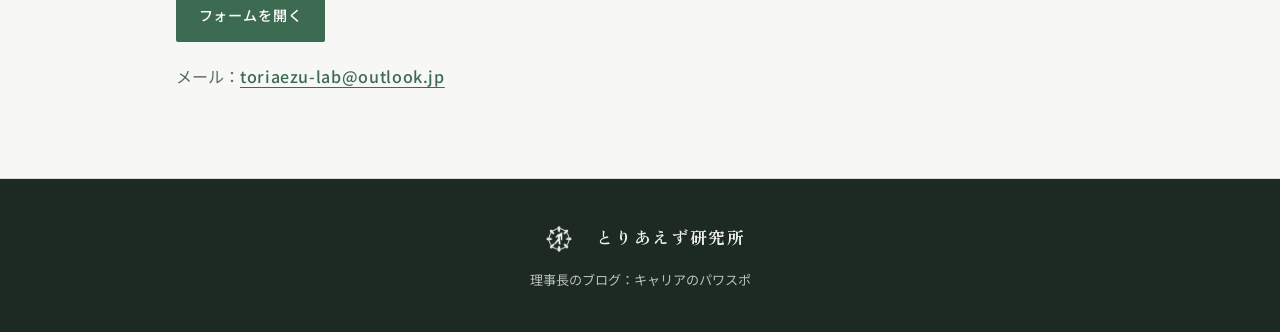
==== commit 082b6570: "Add an outreach lecture section and hero CTA so schools and community venues can request on-site tal" ====
--- a/index.html
+++ b/index.html
@@ -162,6 +162,7 @@
       <a href="#officers">役員</a>
       <a href="#research">研究・実績</a>
       <a href="#activity">活動報告</a>
+      <a href="#outreach">出張講座</a>
       <a href="#party">パーティ</a>
       <a href="#contact">お問い合わせ</a>
     </nav>
@@ -187,6 +188,7 @@
         </p>
         <div class="hero__actions">
           <a class="btn btn--primary" href="#book">書籍を見る</a>
+          <a class="btn btn--accent" href="#outreach">出張講座のご依頼</a>
           <a class="btn btn--ghost" href="#about">研究所について</a>
         </div>
       </div>
@@ -578,6 +580,54 @@
                 </li>
               </ul>
             </article>
+          </div>
+        </div>
+      </section>
+
+      <section class="block" id="outreach" aria-labelledby="outreach-heading">
+        <div class="block__frame">
+          <header class="block__head">
+            <p class="eyebrow">Outreach</p>
+            <h2 id="outreach-heading">出張講座</h2>
+          </header>
+          <div class="block__body">
+            <p class="outreach__lead">
+              学校に限らず、市民センター・公民館・集会場など、地域のさまざまな場にこちらからうかがいます。「とりあえず」の考え方を、ミニ講義やワークショップを通じて一緒に体験してみませんか。
+            </p>
+            <div class="outreach__grid">
+              <div class="outreach__block">
+                <h3 class="outreach__title">講座の内容（例）</h3>
+                <ul class="party__plain-list">
+                  <li>著書『「とりあえず」でキャリアは決まる』をもとにしたミニ講義</li>
+                  <li>自分の選択をふり返るワークショップ</li>
+                  <li>著者と語る読書会</li>
+                  <li>「とりあえず志向」の研究成果の紹介</li>
+                </ul>
+              </div>
+              <div class="outreach__block">
+                <h3 class="outreach__title">うかがう場所（例）</h3>
+                <ul class="party__plain-list">
+                  <li>学校</li>
+                  <li>市民センター・公民館・集会場</li>
+                  <li>地域のサークルや団体の集まり</li>
+                </ul>
+              </div>
+            </div>
+            <div class="outreach__block">
+              <h3 class="outreach__title">お申し込みの流れ</h3>
+              <ol class="outreach__steps">
+                <li>フォームから、希望日時・会場・対象・参加人数の目安をお知らせください</li>
+                <li>内容や時間、費用について、メールでご相談します</li>
+                <li>当日、会場にうかがいます</li>
+              </ol>
+            </div>
+            <div class="outreach__actions">
+              <a class="btn btn--primary" href="https://ws.formzu.net/fgen/S49122399/" target="_blank" rel="noopener noreferrer" aria-label="出張講座を申し込む（フォームが新しいタブで開きます）">出張講座を申し込む</a>
+              <p class="outreach__note">
+                メールでも受け付けています：<a class="text-link" href="mailto:toriaezu-lab@outlook.jp">toriaezu-lab@outlook.jp</a><br />
+                これまでの開催の様子は<a class="text-link" href="#activity">活動報告</a>をご覧ください。
+              </p>
+            </div>
           </div>
         </div>
       </section>
--- a/styles.css
+++ b/styles.css
@@ -501,6 +501,16 @@
   background: rgba(255, 255, 255, 0.1);
 }
 
+.btn--accent {
+  background: var(--accent);
+  color: #fff;
+  box-shadow: var(--shadow-btn);
+}
+
+.btn--accent:hover {
+  filter: brightness(1.08);
+}
+
 .btn--small {
   padding: 0.55rem 1rem;
   font-size: 0.8rem;
@@ -1574,6 +1584,64 @@
 @media (max-width: 560px) {
   .report__gallery {
     grid-template-columns: 1fr;
+  }
+}
+
+/* ---------- Outreach ---------- */
+
+.outreach__lead {
+  margin: 0 0 1.75rem;
+  color: var(--ink-muted);
+  font-size: 0.95rem;
+  line-height: 1.8;
+  max-width: 40em;
+}
+
+.outreach__grid {
+  display: grid;
+  grid-template-columns: repeat(2, minmax(0, 1fr));
+  gap: 1.5rem 2rem;
+}
+
+.outreach__block {
+  margin-bottom: 1.5rem;
+}
+
+.outreach__title {
+  margin: 0 0 0.6rem;
+  font-size: 0.95rem;
+  font-weight: 600;
+  letter-spacing: 0.06em;
+  color: var(--ink);
+}
+
+.outreach__steps {
+  margin: 0;
+  padding-left: 1.4em;
+  color: var(--ink-muted);
+  font-size: 0.92rem;
+  line-height: 1.7;
+}
+
+.outreach__steps li {
+  margin-bottom: 0.4rem;
+}
+
+.outreach__actions {
+  margin-top: 0.5rem;
+}
+
+.outreach__note {
+  margin: 1rem 0 0;
+  color: var(--ink-muted);
+  font-size: 0.88rem;
+  line-height: 1.8;
+}
+
+@media (max-width: 560px) {
+  .outreach__grid {
+    grid-template-columns: 1fr;
+    gap: 0;
   }
 }
 
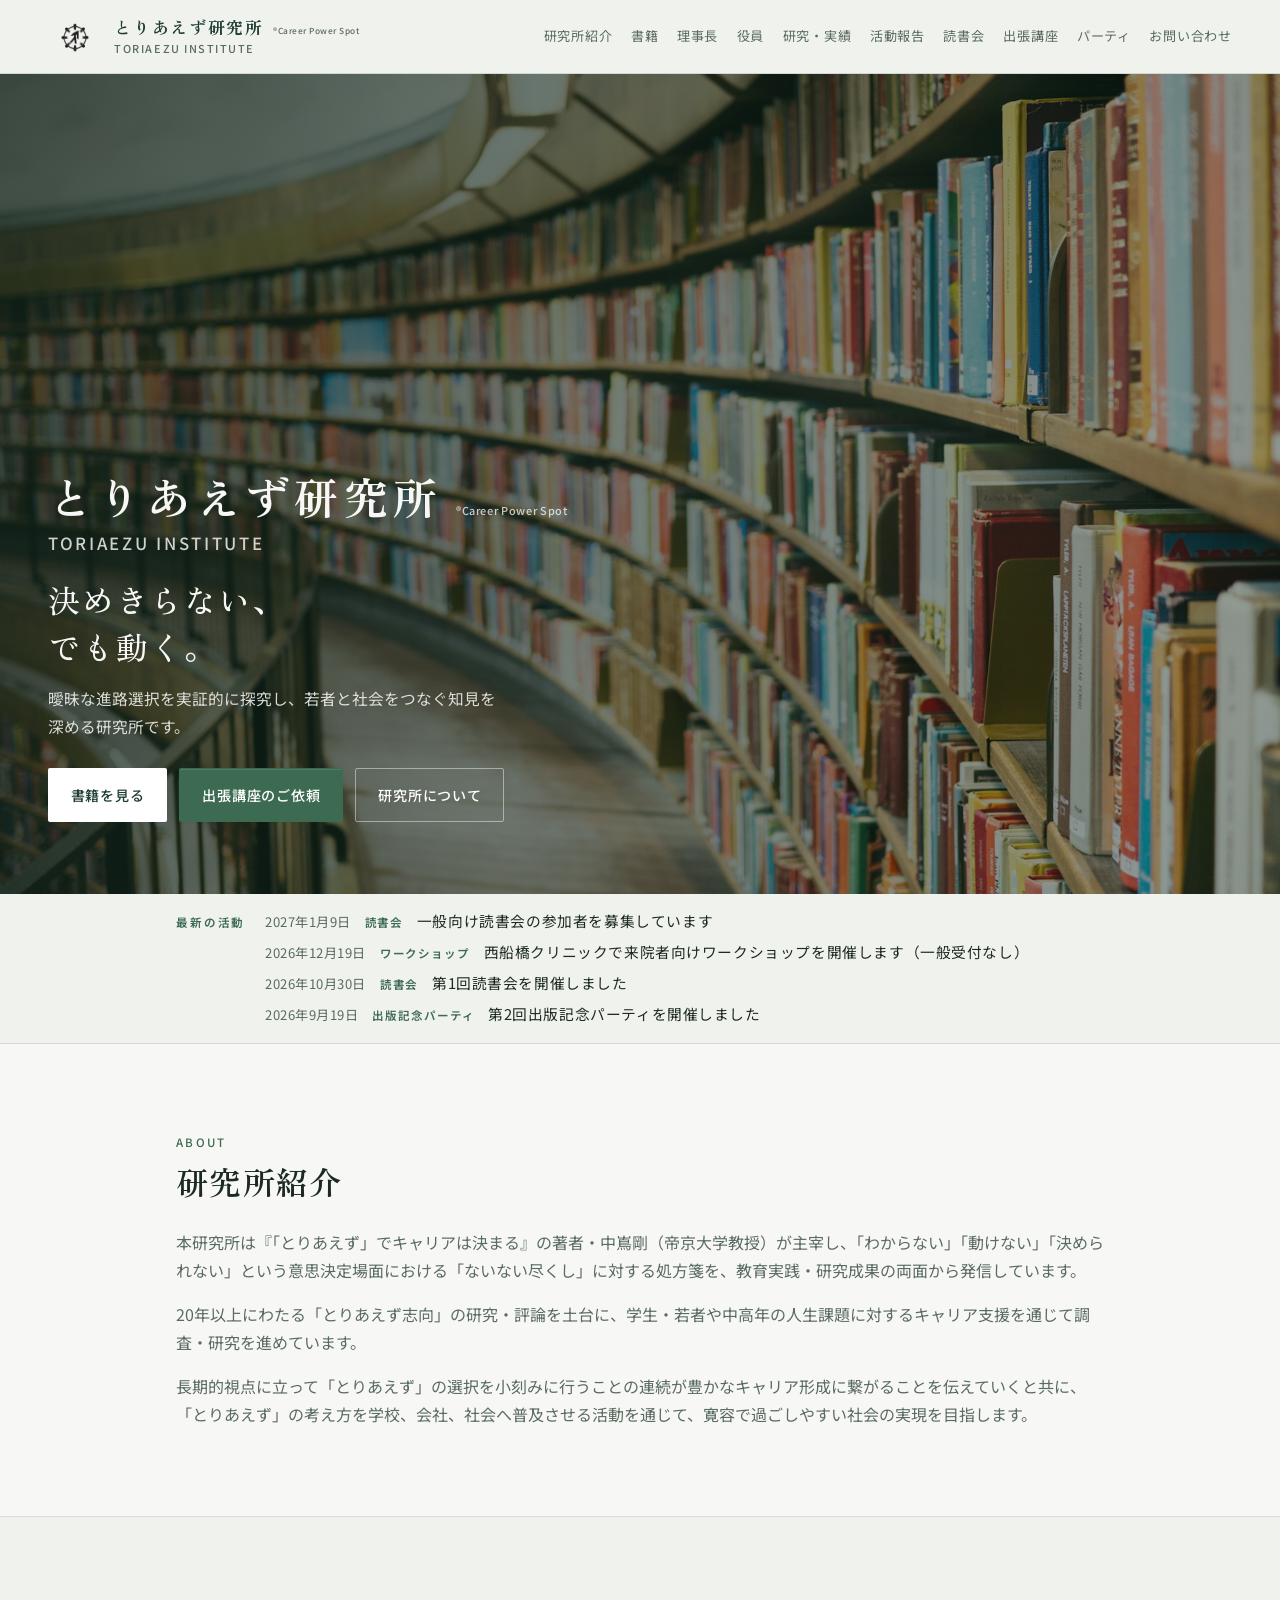
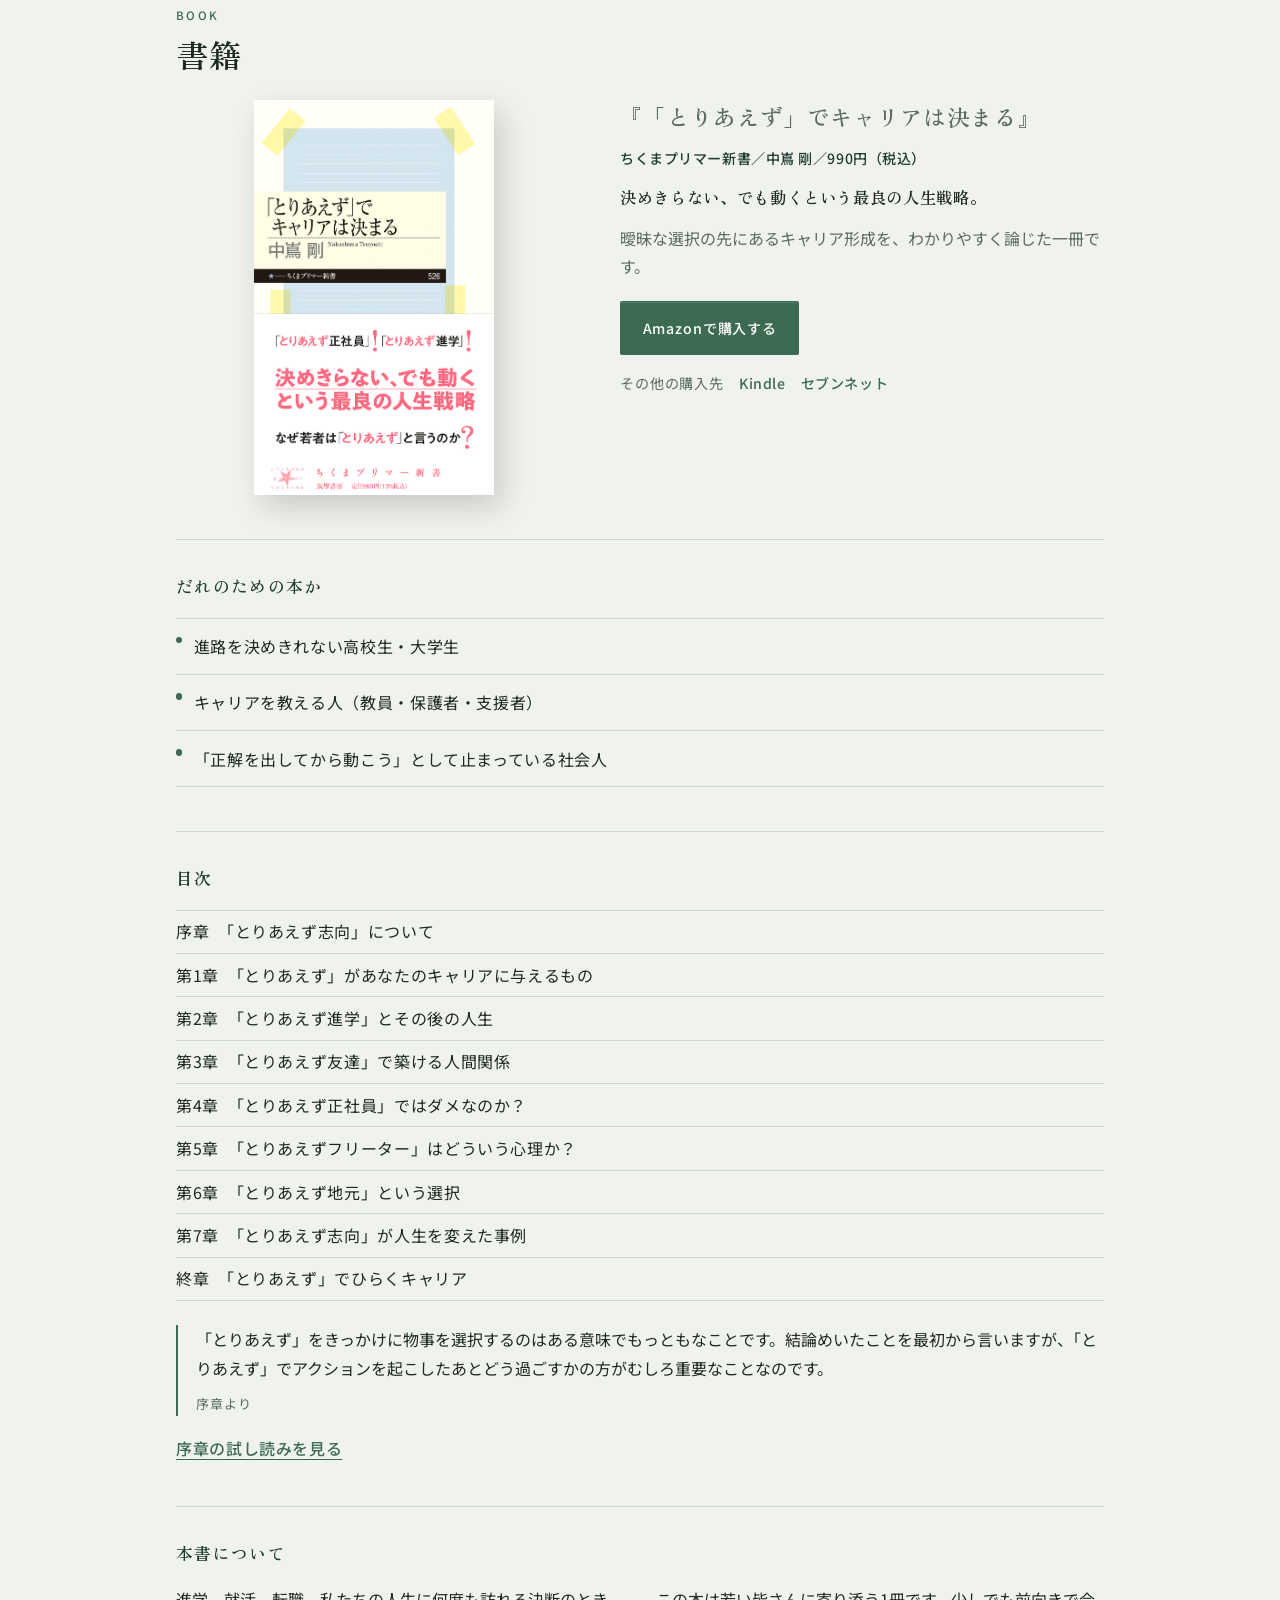
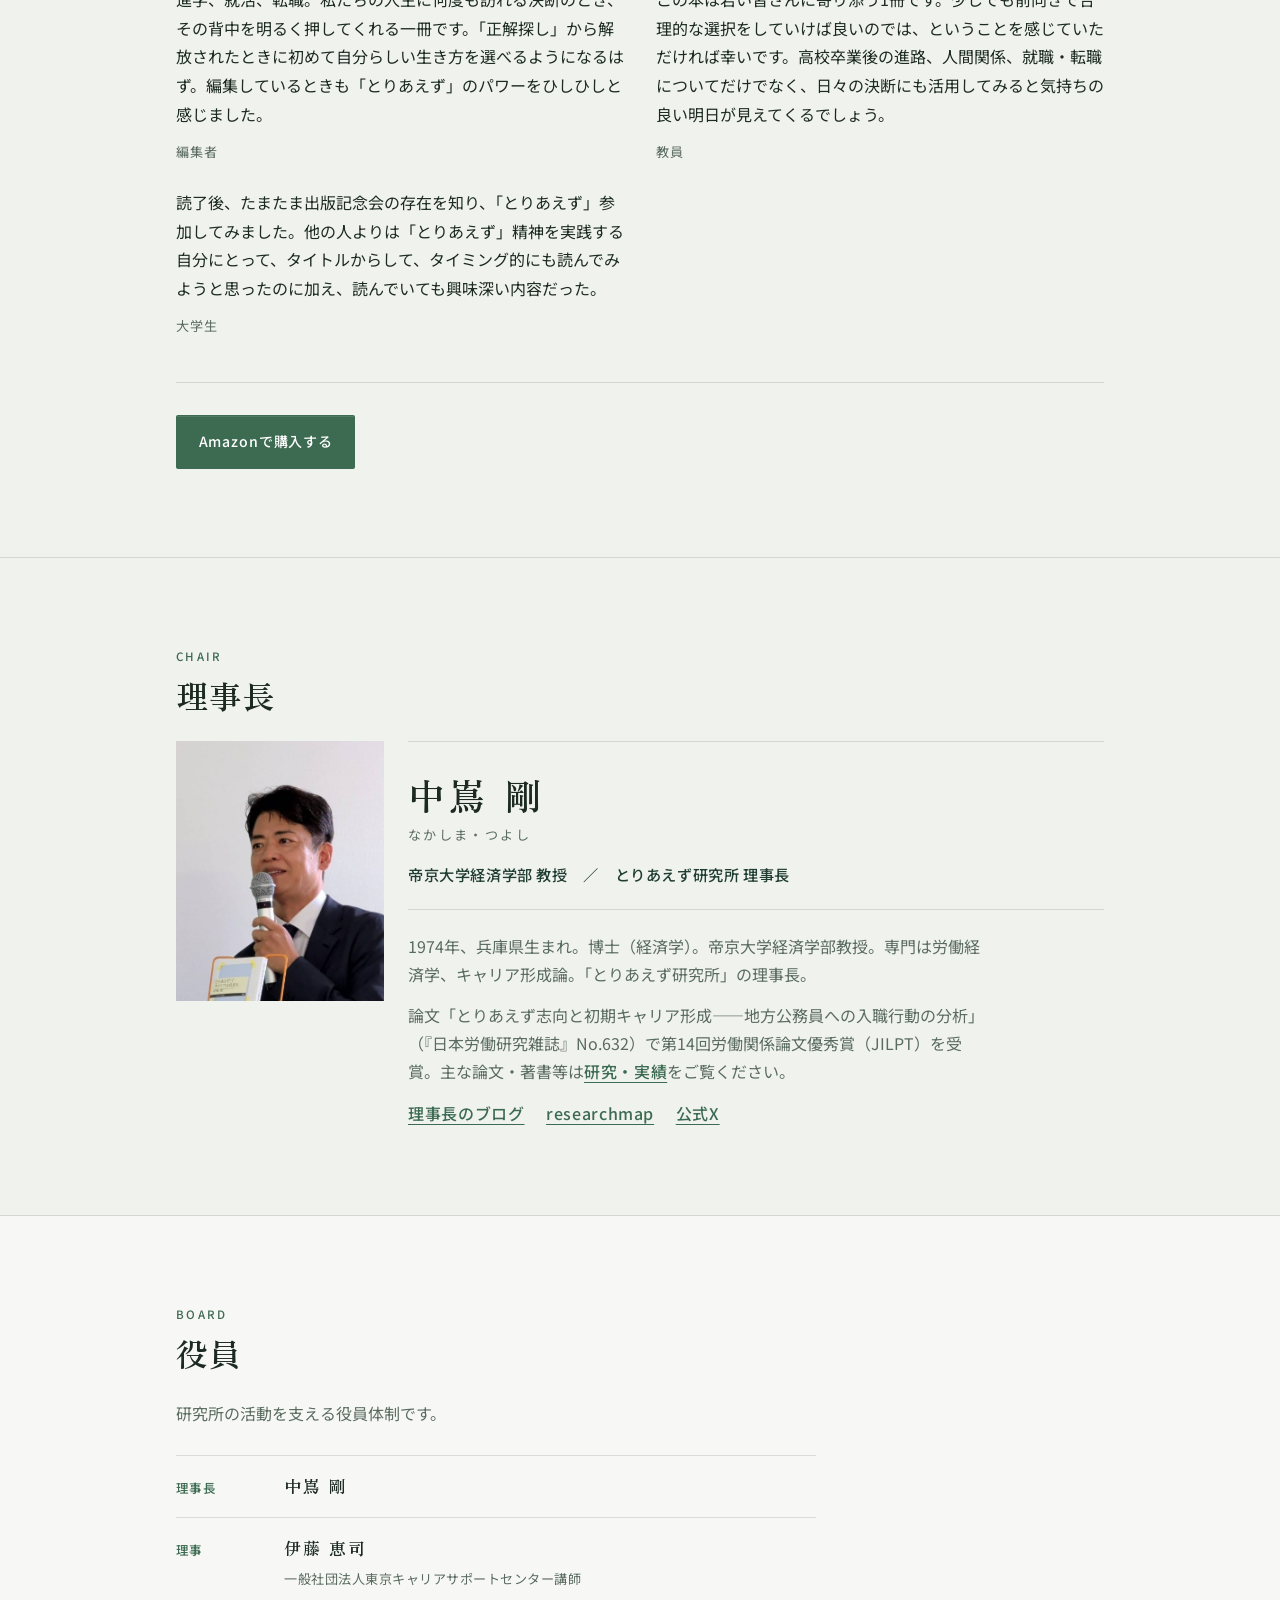
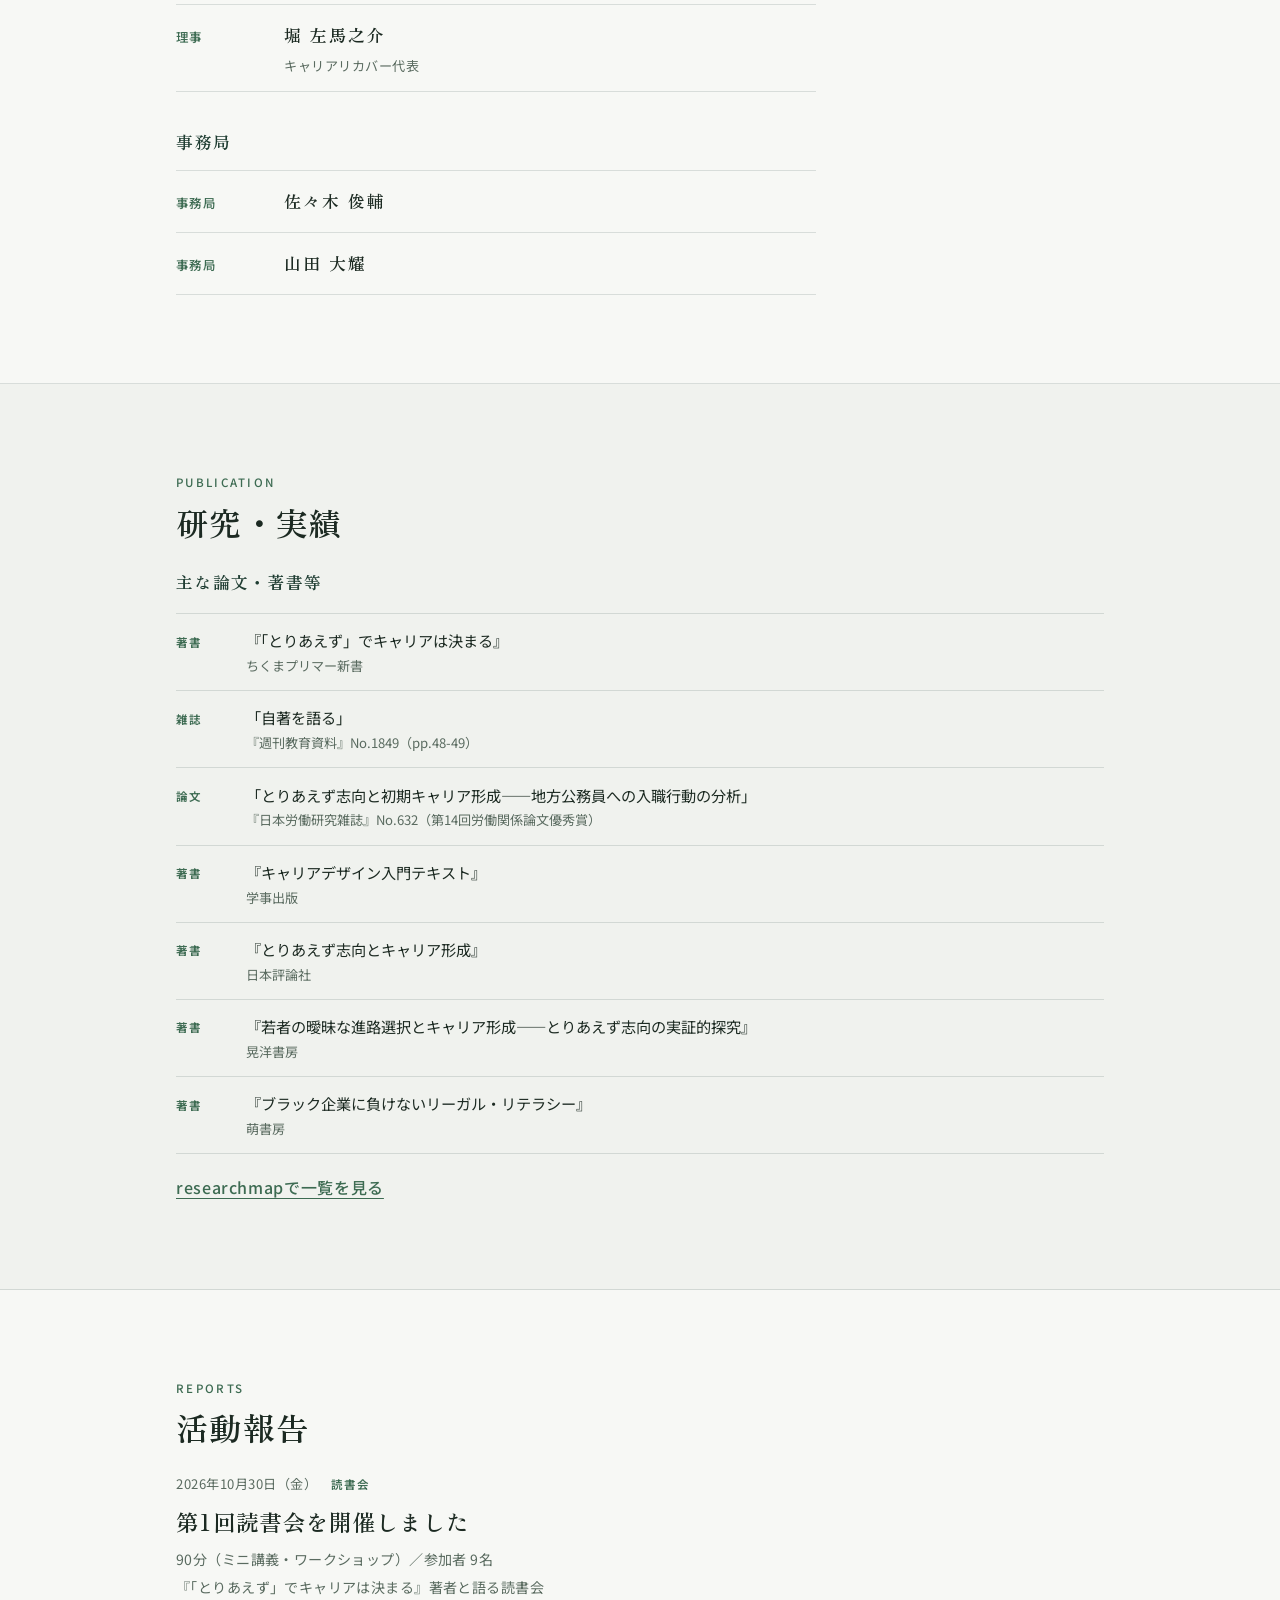
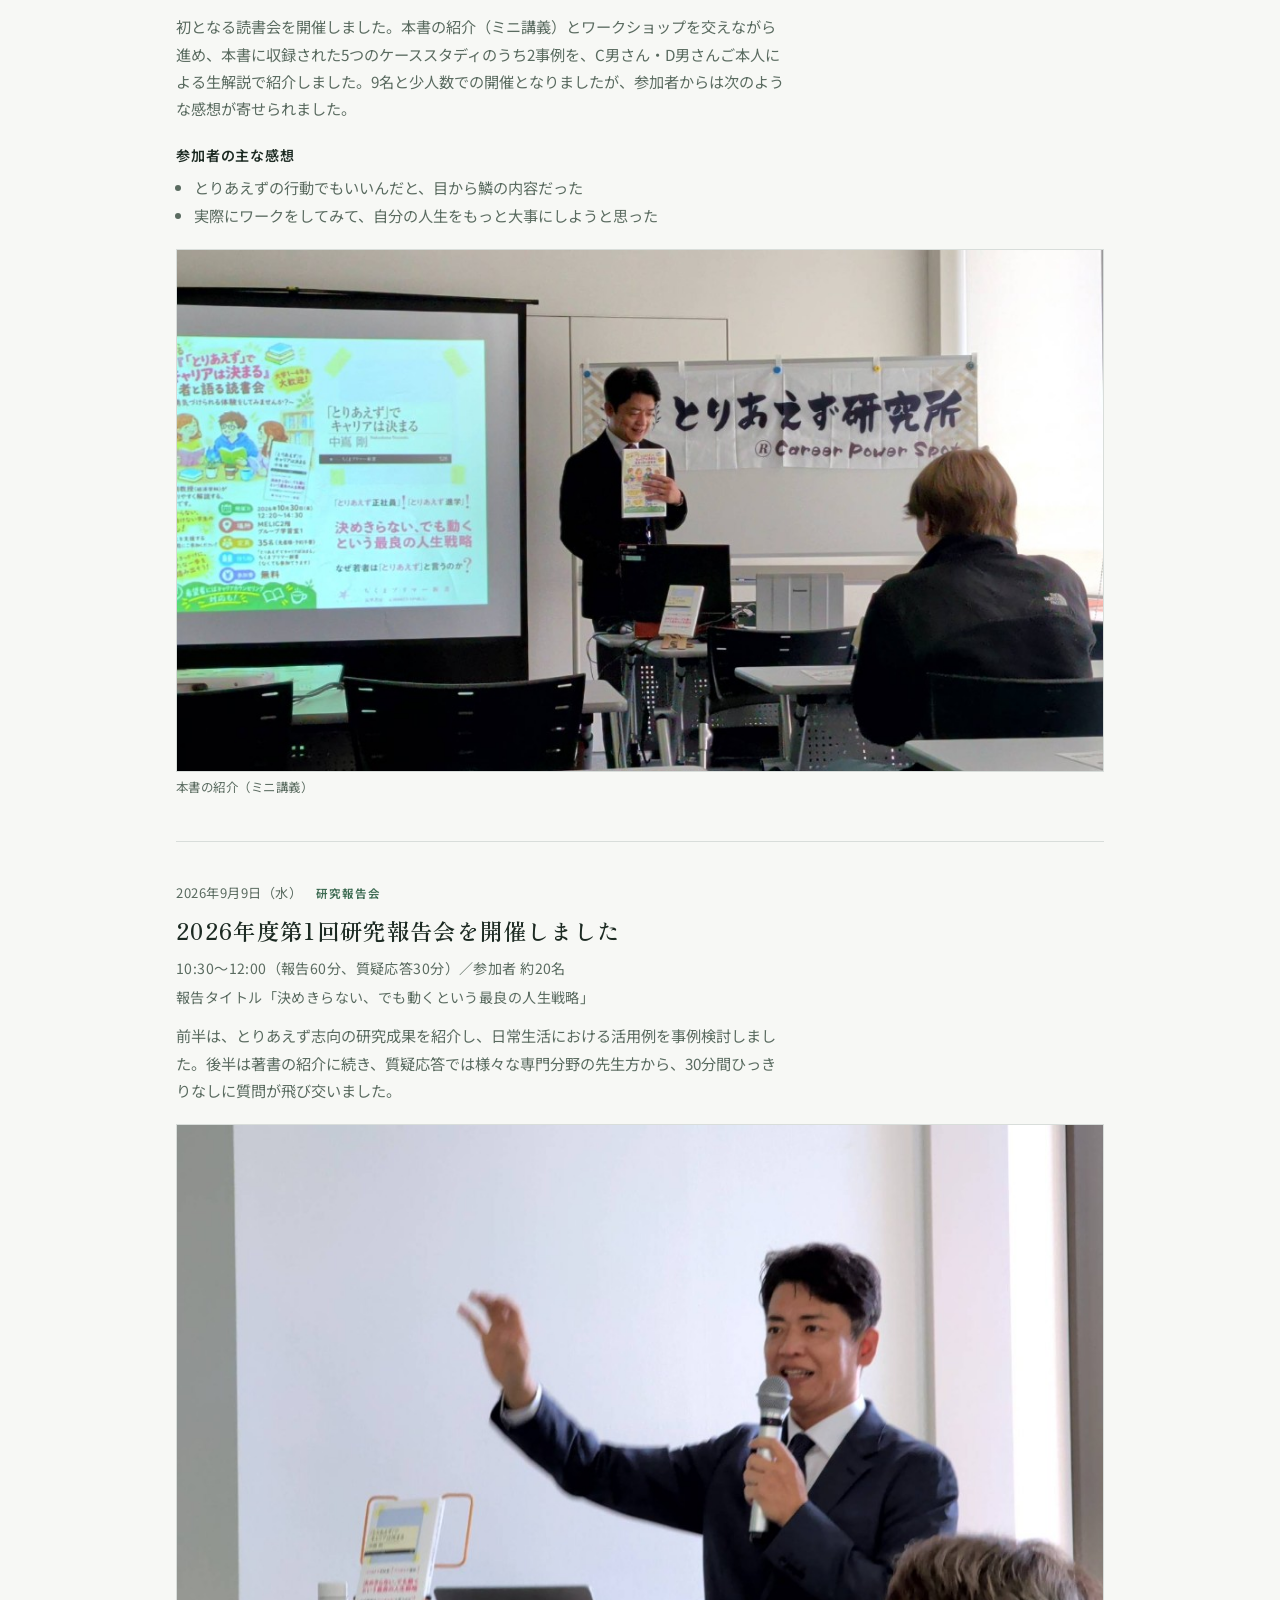
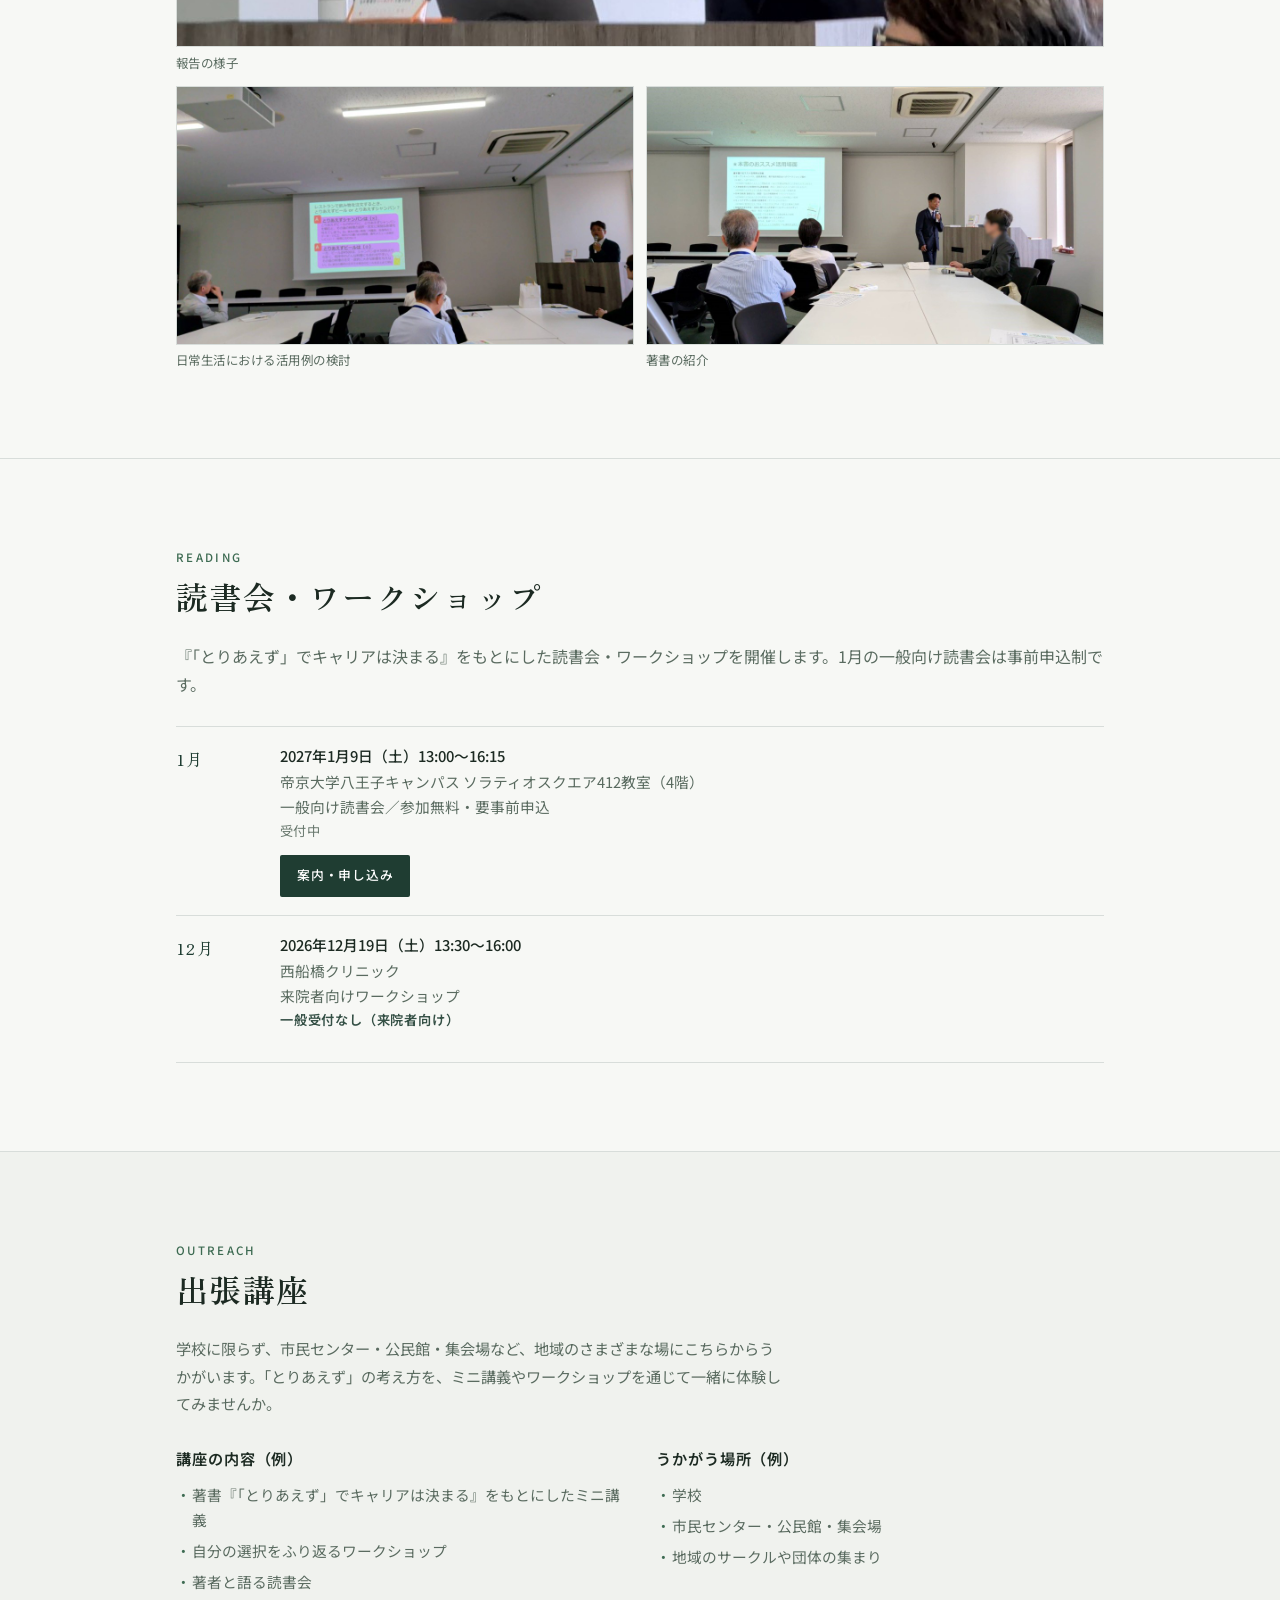
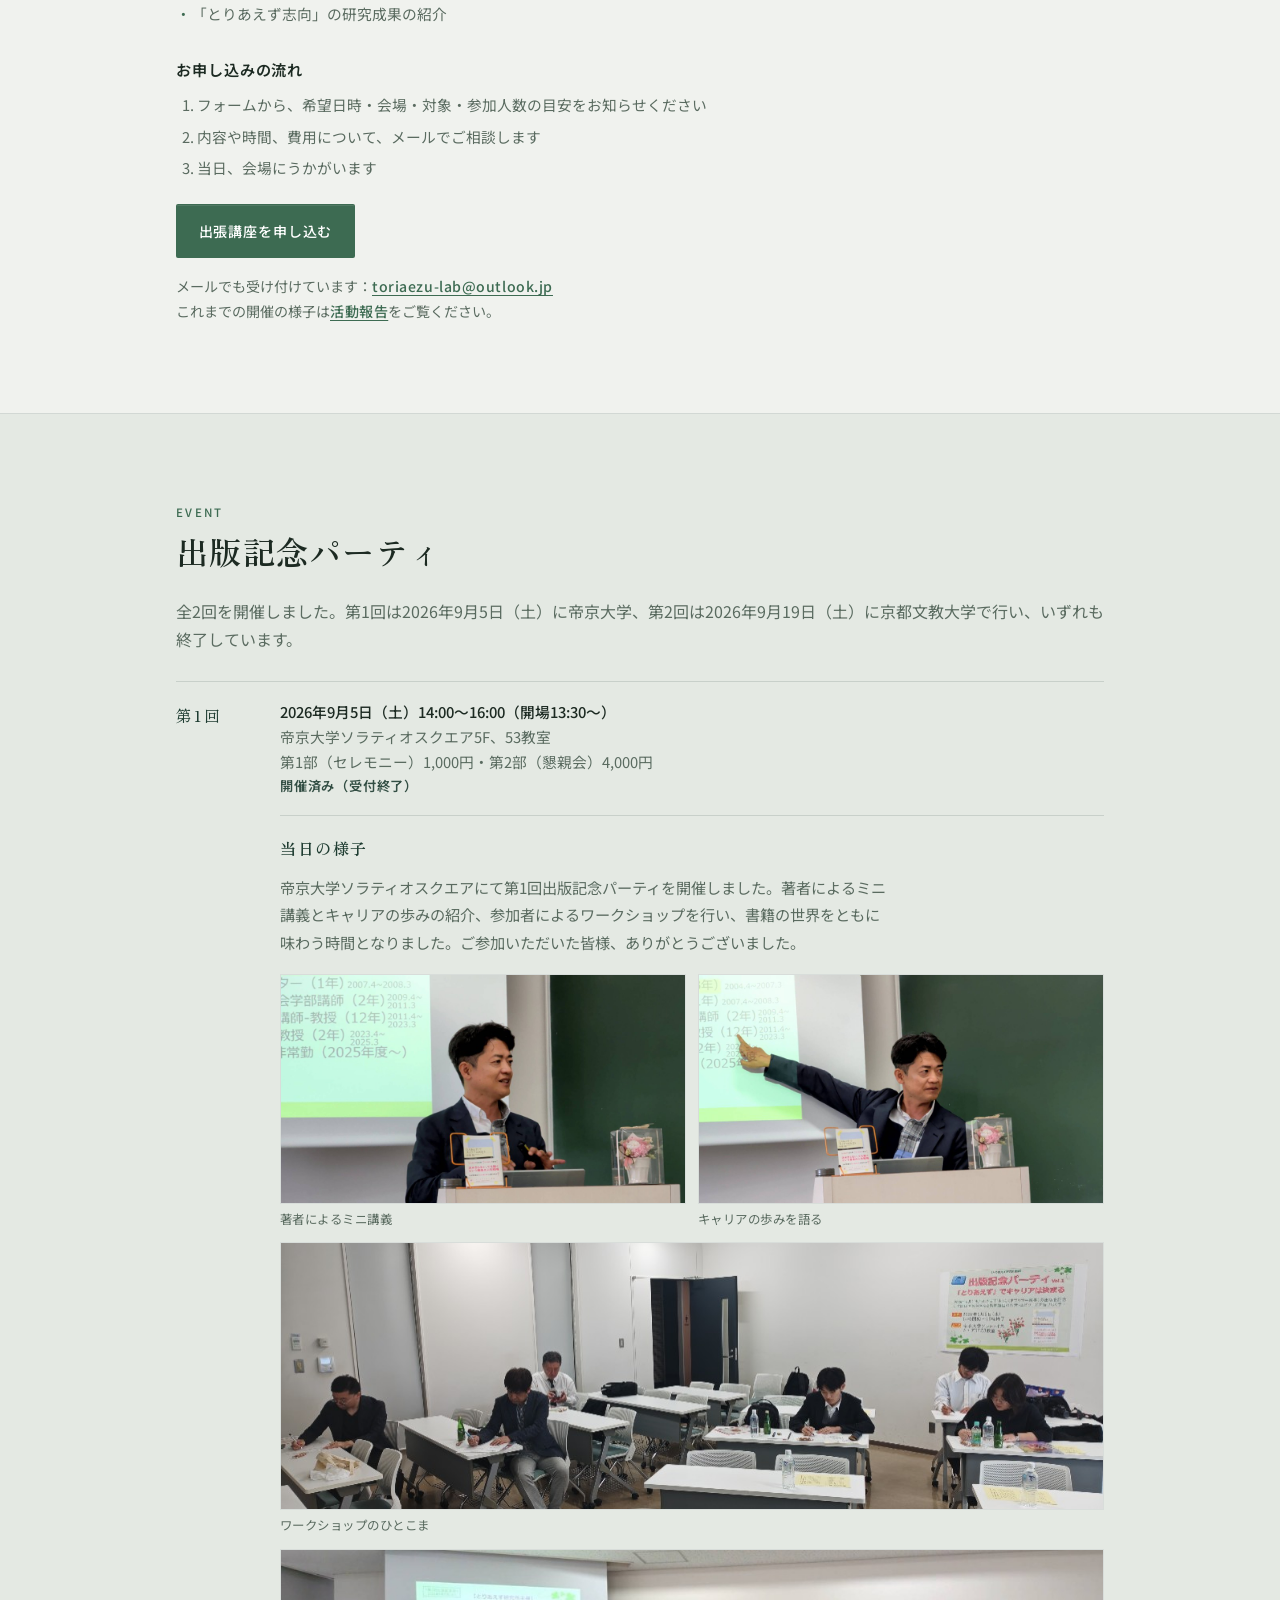
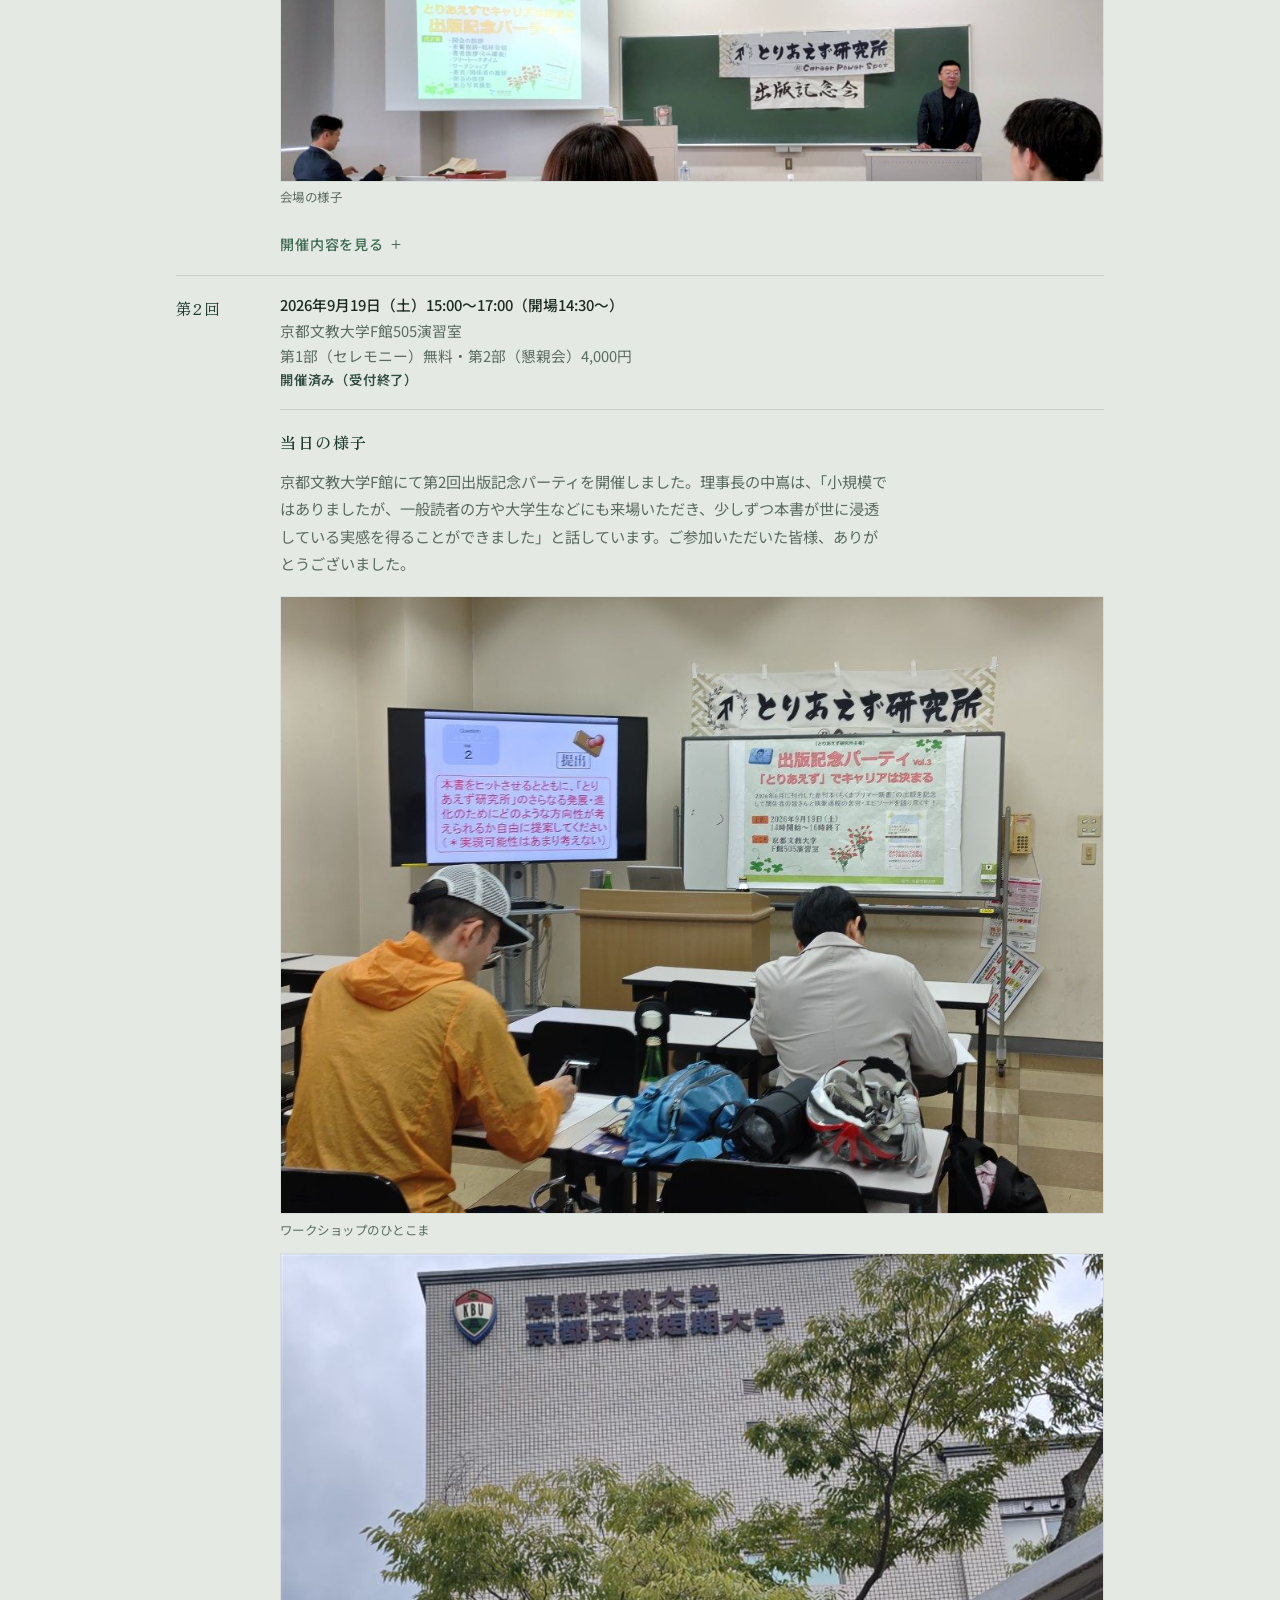
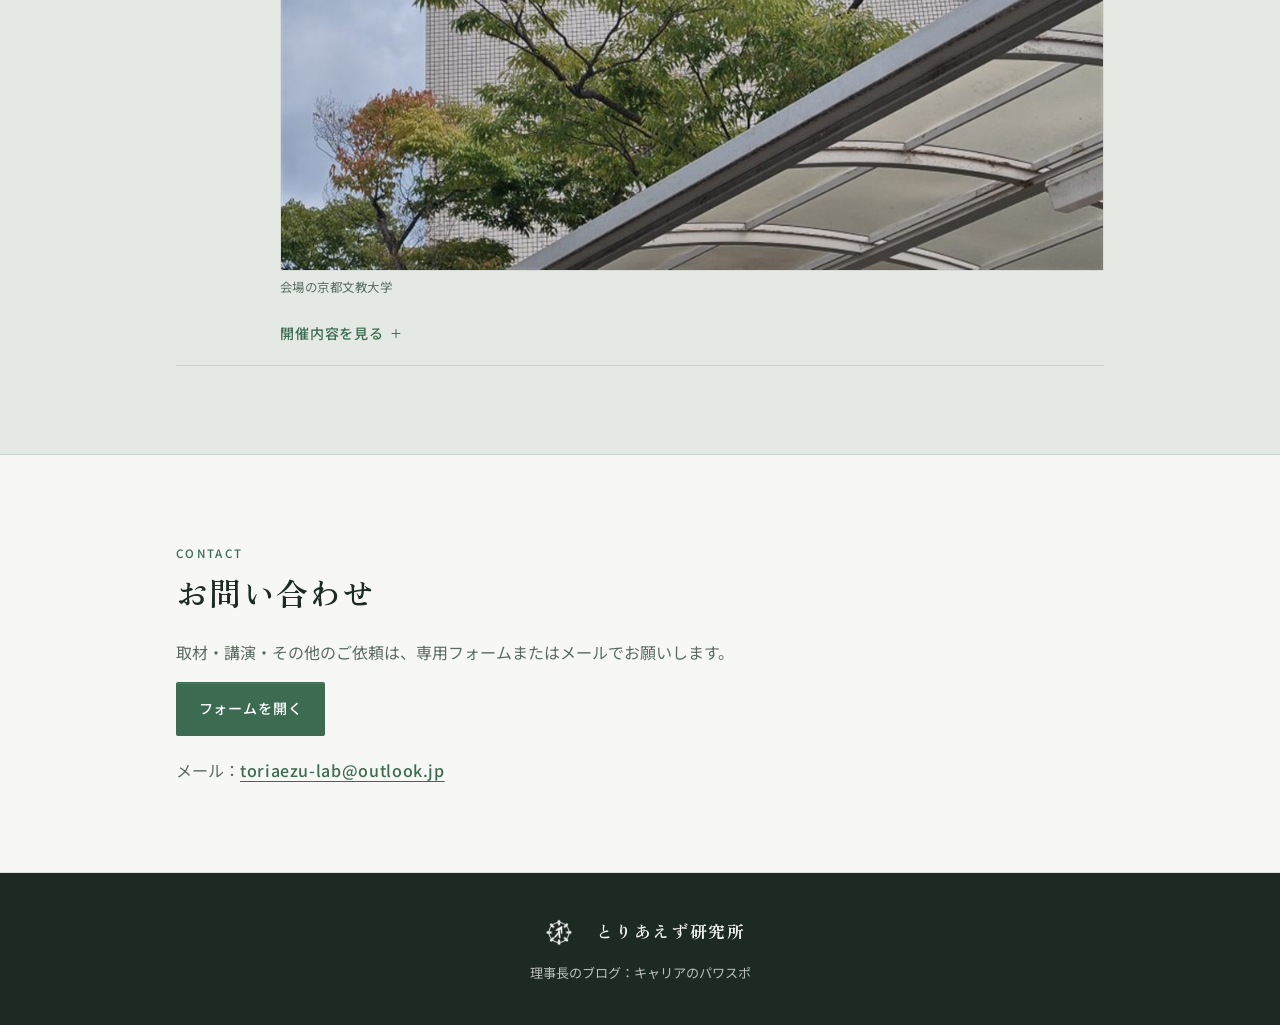
==== commit f143a958: "Announce Dec and January reading events and open a signup page for the January 9 session. Co-authore" ====
--- a/index.html
+++ b/index.html
@@ -162,6 +162,7 @@
       <a href="#officers">役員</a>
       <a href="#research">研究・実績</a>
       <a href="#activity">活動報告</a>
+      <a href="#reading">読書会</a>
       <a href="#outreach">出張講座</a>
       <a href="#party">パーティ</a>
       <a href="#contact">お問い合わせ</a>
@@ -200,6 +201,20 @@
           <p class="updates__label">最新の活動</p>
           <ul class="updates__list">
             <li>
+              <a href="reading-2027-01-09.html">
+                <time datetime="2027-01-09">2027年1月9日</time>
+                <span class="updates__kind">読書会</span>
+                <span class="updates__title">一般向け読書会の参加者を募集しています</span>
+              </a>
+            </li>
+            <li>
+              <a href="#reading-2026-12">
+                <time datetime="2026-12-19">2026年12月19日</time>
+                <span class="updates__kind">ワークショップ</span>
+                <span class="updates__title">西船橋クリニックで来院者向けワークショップを開催します（一般受付なし）</span>
+              </a>
+            </li>
+            <li>
               <a href="#reading-2026-1">
                 <time datetime="2026-10-30">2026年10月30日</time>
                 <span class="updates__kind">読書会</span>
@@ -211,20 +226,6 @@
                 <time datetime="2026-09-19">2026年9月19日</time>
                 <span class="updates__kind">出版記念パーティ</span>
                 <span class="updates__title">第2回出版記念パーティを開催しました</span>
-              </a>
-            </li>
-            <li>
-              <a href="#report-2026-1">
-                <time datetime="2026-09-09">2026年9月9日</time>
-                <span class="updates__kind">研究報告会</span>
-                <span class="updates__title">第1回研究報告会を開催しました</span>
-              </a>
-            </li>
-            <li>
-              <a href="#party-vol1">
-                <time datetime="2026-09-05">2026年9月5日</time>
-                <span class="updates__kind">出版記念パーティ</span>
-                <span class="updates__title">第1回出版記念パーティを開催しました</span>
               </a>
             </li>
           </ul>
@@ -580,6 +581,51 @@
                 </li>
               </ul>
             </article>
+          </div>
+        </div>
+      </section>
+
+      <section class="block block--elevated" id="reading" aria-labelledby="reading-heading">
+        <div class="block__frame">
+          <header class="block__head">
+            <p class="eyebrow">Reading</p>
+            <h2 id="reading-heading">読書会・ワークショップ</h2>
+          </header>
+          <div class="block__body">
+            <p class="party__lead">
+              『「とりあえず」でキャリアは決まる』をもとにした読書会・ワークショップを開催します。1月の一般向け読書会は事前申込制です。
+            </p>
+            <ul class="party__list">
+              <li class="party__item party__item--detailed" id="reading-2027-01">
+                <span class="party__num">1月</span>
+                <div class="party__main">
+                  <p class="party__meta">
+                    <span class="party__when">2027年1月9日（土）13:00～16:15</span>
+                    <span class="party__where">帝京大学八王子キャンパス ソラティオスクエア412教室（4階）</span>
+                    <span class="party__snapshot">一般向け読書会／参加無料・要事前申込</span>
+                    <span class="party__deadline">受付中</span>
+                  </p>
+                  <div class="party__actions">
+                    <a
+                      class="btn btn--small"
+                      href="reading-2027-01-09.html"
+                      aria-label="1月9日の読書会の案内と申し込みへ"
+                    >案内・申し込み</a>
+                  </div>
+                </div>
+              </li>
+              <li class="party__item party__item--detailed party__item--closed" id="reading-2026-12">
+                <span class="party__num">12月</span>
+                <div class="party__main">
+                  <p class="party__meta">
+                    <span class="party__when">2026年12月19日（土）13:30～16:00</span>
+                    <span class="party__where">西船橋クリニック</span>
+                    <span class="party__snapshot">来院者向けワークショップ</span>
+                    <span class="party__deadline">一般受付なし（来院者向け）</span>
+                  </p>
+                </div>
+              </li>
+            </ul>
           </div>
         </div>
       </section>
--- a/styles.css
+++ b/styles.css
@@ -1587,6 +1587,153 @@
   }
 }
 
+/* ---------- Reading signup page ---------- */
+
+.signup-back {
+  margin-left: auto;
+  font-size: 0.88rem;
+  white-space: nowrap;
+}
+
+.signup h1 {
+  margin: 0;
+  font-family: var(--font-display);
+  font-size: clamp(1.35rem, 3vw, 1.85rem);
+  font-weight: 600;
+  letter-spacing: 0.06em;
+  line-height: 1.4;
+  color: var(--ink);
+}
+
+.signup__lead {
+  margin: 0 0 1.5rem;
+  color: var(--ink-muted);
+  font-size: 0.95rem;
+  line-height: 1.8;
+  max-width: 40em;
+}
+
+.signup__facts {
+  margin: 0 0 2rem;
+  padding: 0;
+  display: grid;
+  gap: 0.85rem 1.5rem;
+  max-width: 40em;
+}
+
+.signup__fact {
+  display: grid;
+  grid-template-columns: 5.5rem 1fr;
+  gap: 0.75rem;
+  align-items: baseline;
+}
+
+.signup__fact dt {
+  margin: 0;
+  font-size: 0.78rem;
+  font-weight: 600;
+  letter-spacing: 0.08em;
+  color: var(--accent);
+}
+
+.signup__fact dd {
+  margin: 0;
+  color: var(--ink);
+  font-size: 0.95rem;
+  line-height: 1.65;
+}
+
+.signup__panel {
+  margin: 0 0 1.5rem;
+  padding: 1.5rem 0 0;
+  border-top: 1px solid var(--line);
+  max-width: 28rem;
+}
+
+.signup__panel-title {
+  margin: 0 0 0.55rem;
+  font-size: 1rem;
+  font-weight: 600;
+  letter-spacing: 0.06em;
+  color: var(--ink);
+}
+
+.signup__panel-lead {
+  margin: 0 0 1.25rem;
+  color: var(--ink-muted);
+  font-size: 0.9rem;
+  line-height: 1.7;
+}
+
+.signup__form {
+  display: grid;
+  gap: 1rem;
+}
+
+.signup__field {
+  display: grid;
+  gap: 0.35rem;
+}
+
+.signup__field label {
+  font-size: 0.85rem;
+  font-weight: 500;
+  letter-spacing: 0.04em;
+  color: var(--ink);
+}
+
+.signup__req {
+  margin-left: 0.35rem;
+  font-size: 0.72rem;
+  font-weight: 600;
+  letter-spacing: 0.06em;
+  color: var(--accent);
+}
+
+.signup__field input,
+.signup__field textarea {
+  width: 100%;
+  box-sizing: border-box;
+  padding: 0.7rem 0.85rem;
+  border: 1px solid var(--line);
+  border-radius: var(--radius);
+  background: var(--bg);
+  color: var(--ink);
+  font-family: var(--font-body);
+  font-size: 0.95rem;
+  line-height: 1.5;
+}
+
+.signup__field input:focus,
+.signup__field textarea:focus {
+  outline: 2px solid color-mix(in srgb, var(--accent) 55%, transparent);
+  outline-offset: 1px;
+}
+
+.signup__honey {
+  position: absolute;
+  left: -9999px;
+  opacity: 0;
+  height: 0;
+  width: 0;
+  overflow: hidden;
+}
+
+.signup__foot {
+  margin: 1.5rem 0 0;
+}
+
+@media (max-width: 560px) {
+  .signup-back {
+    display: none;
+  }
+
+  .signup__fact {
+    grid-template-columns: 1fr;
+    gap: 0.2rem;
+  }
+}
+
 /* ---------- Outreach ---------- */
 
 .outreach__lead {
